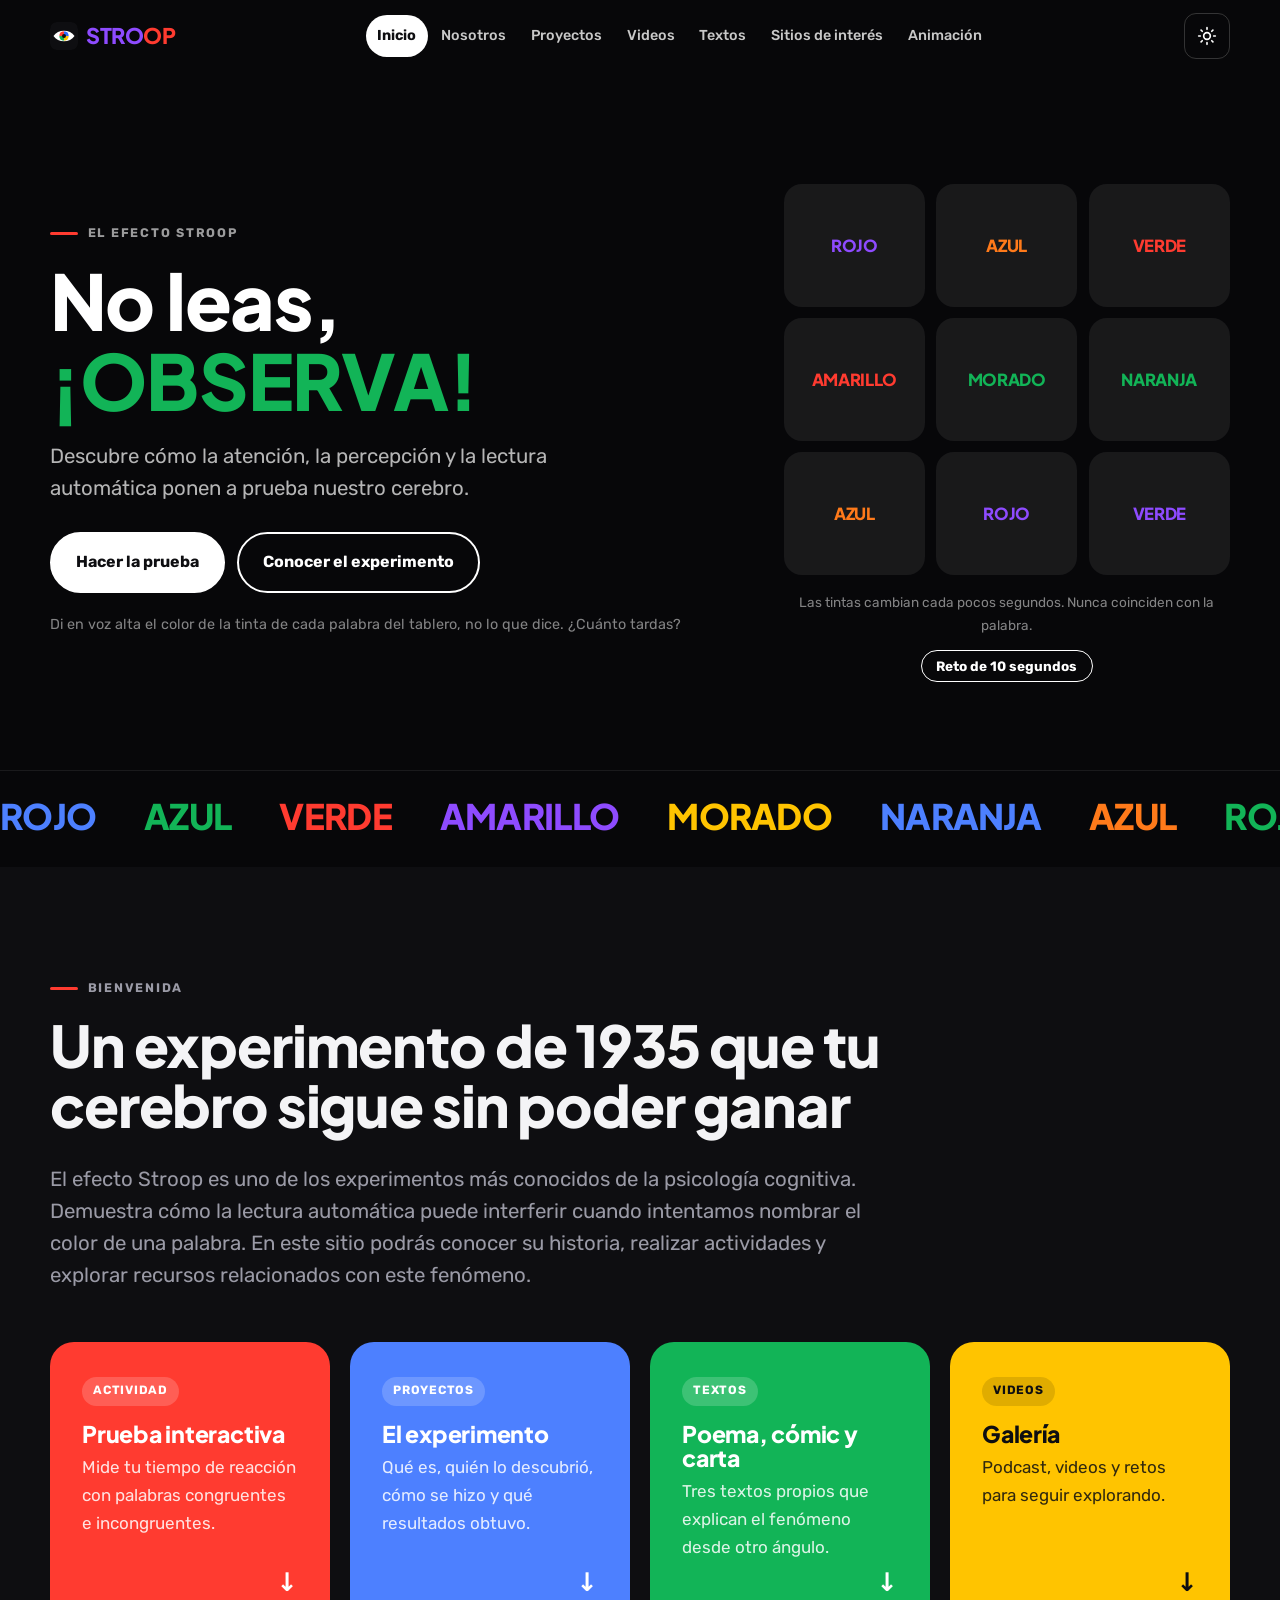
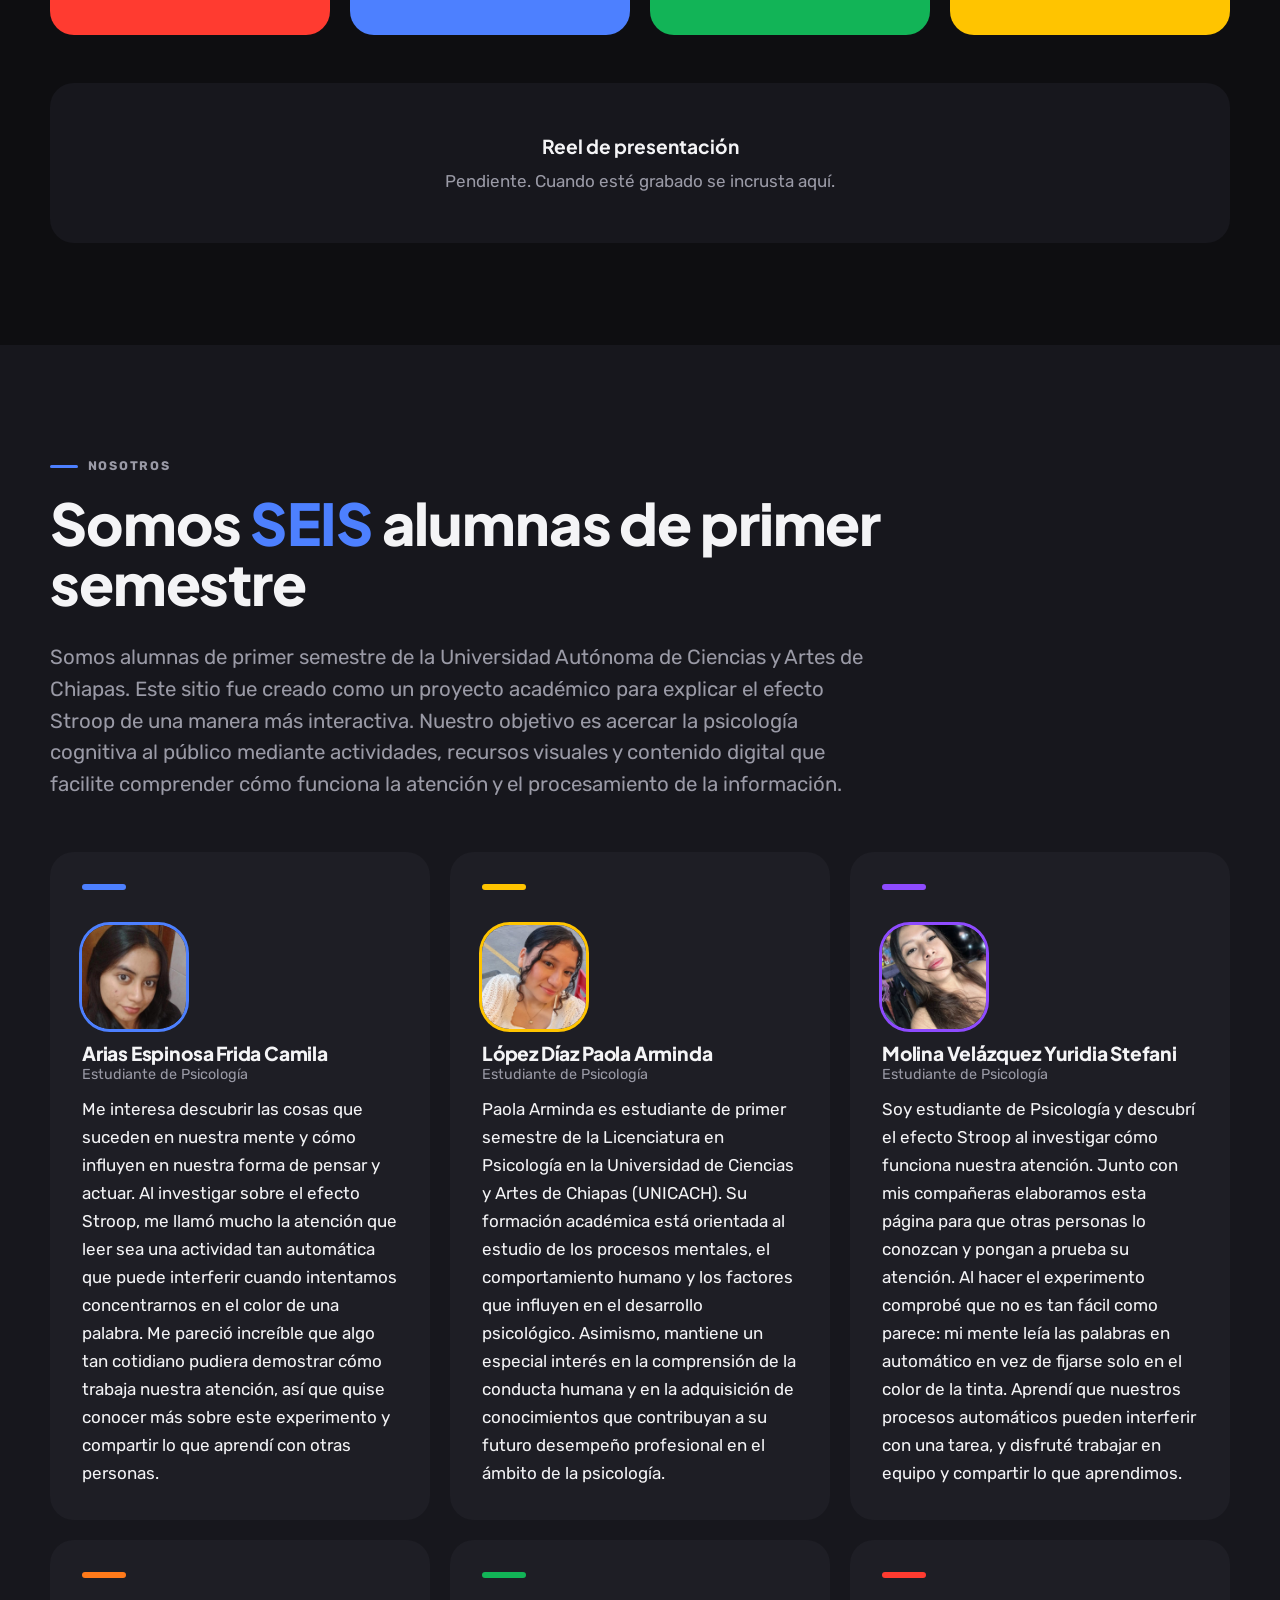
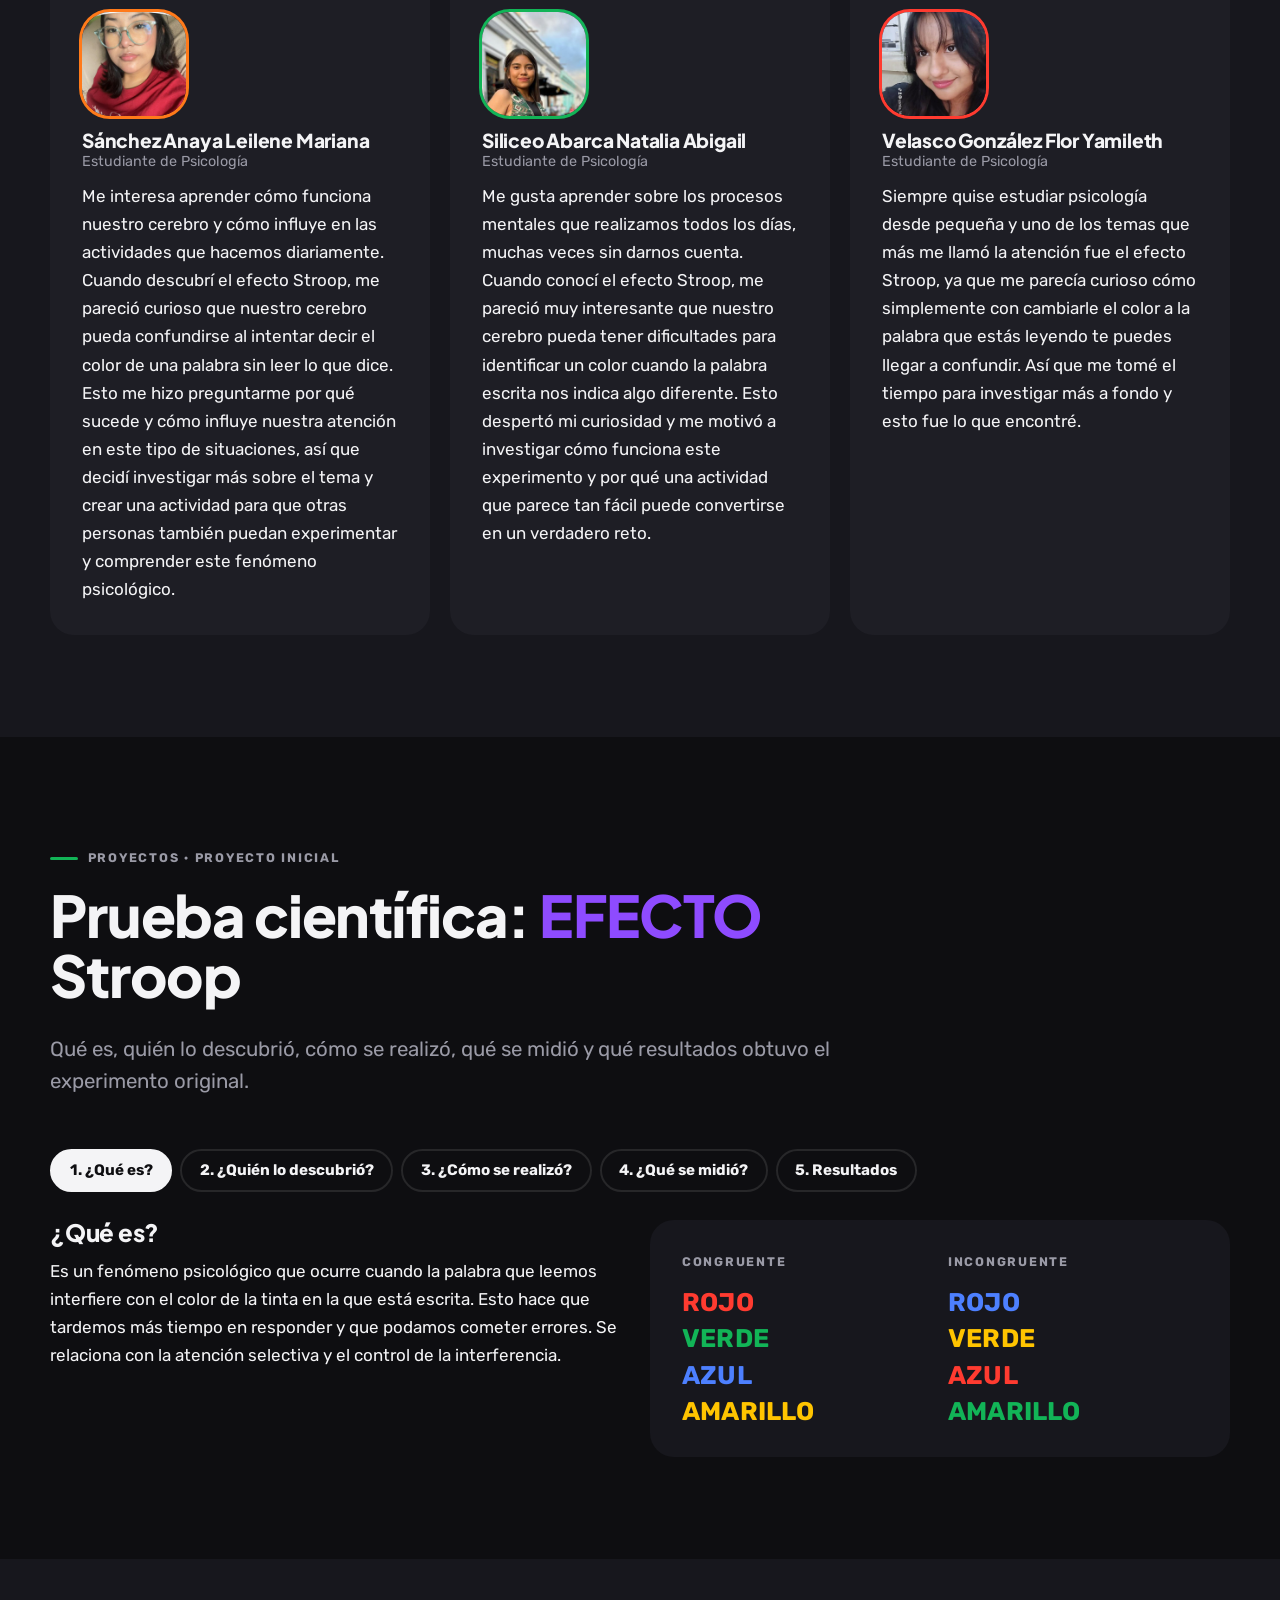
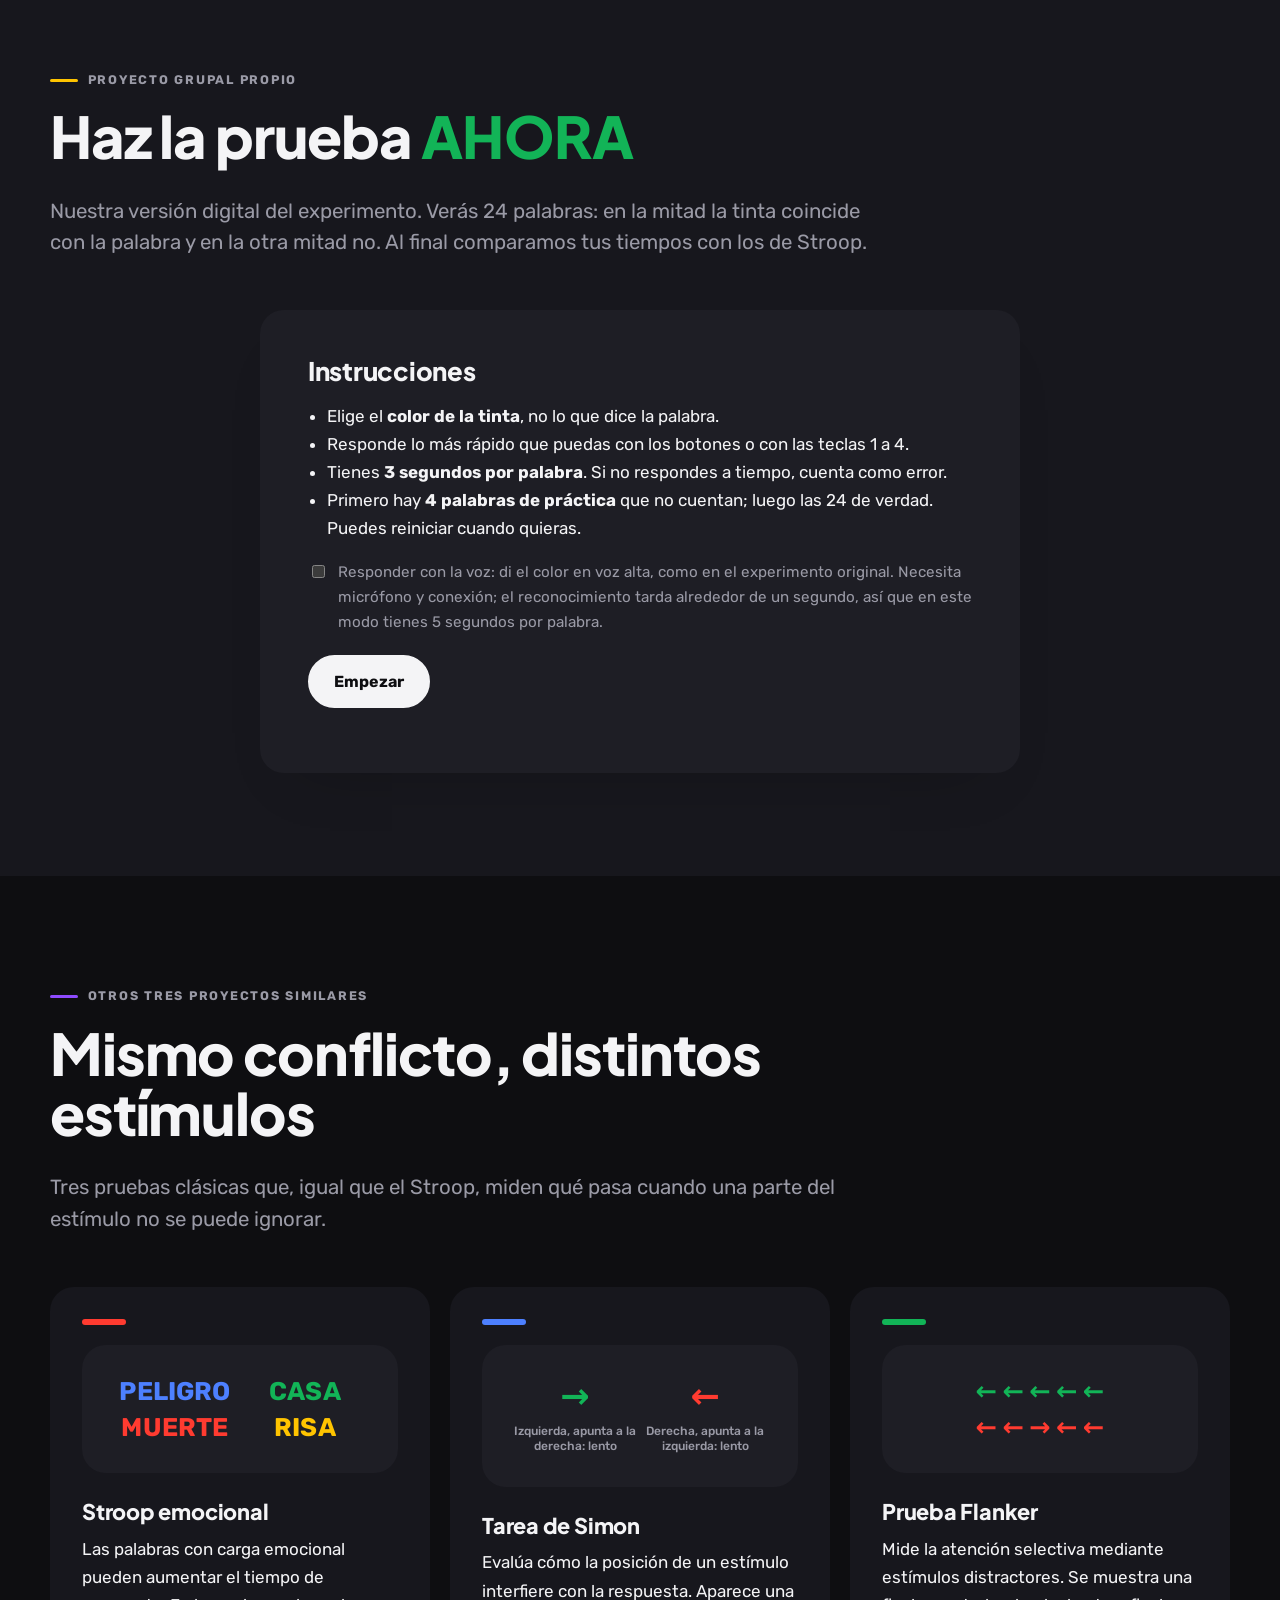
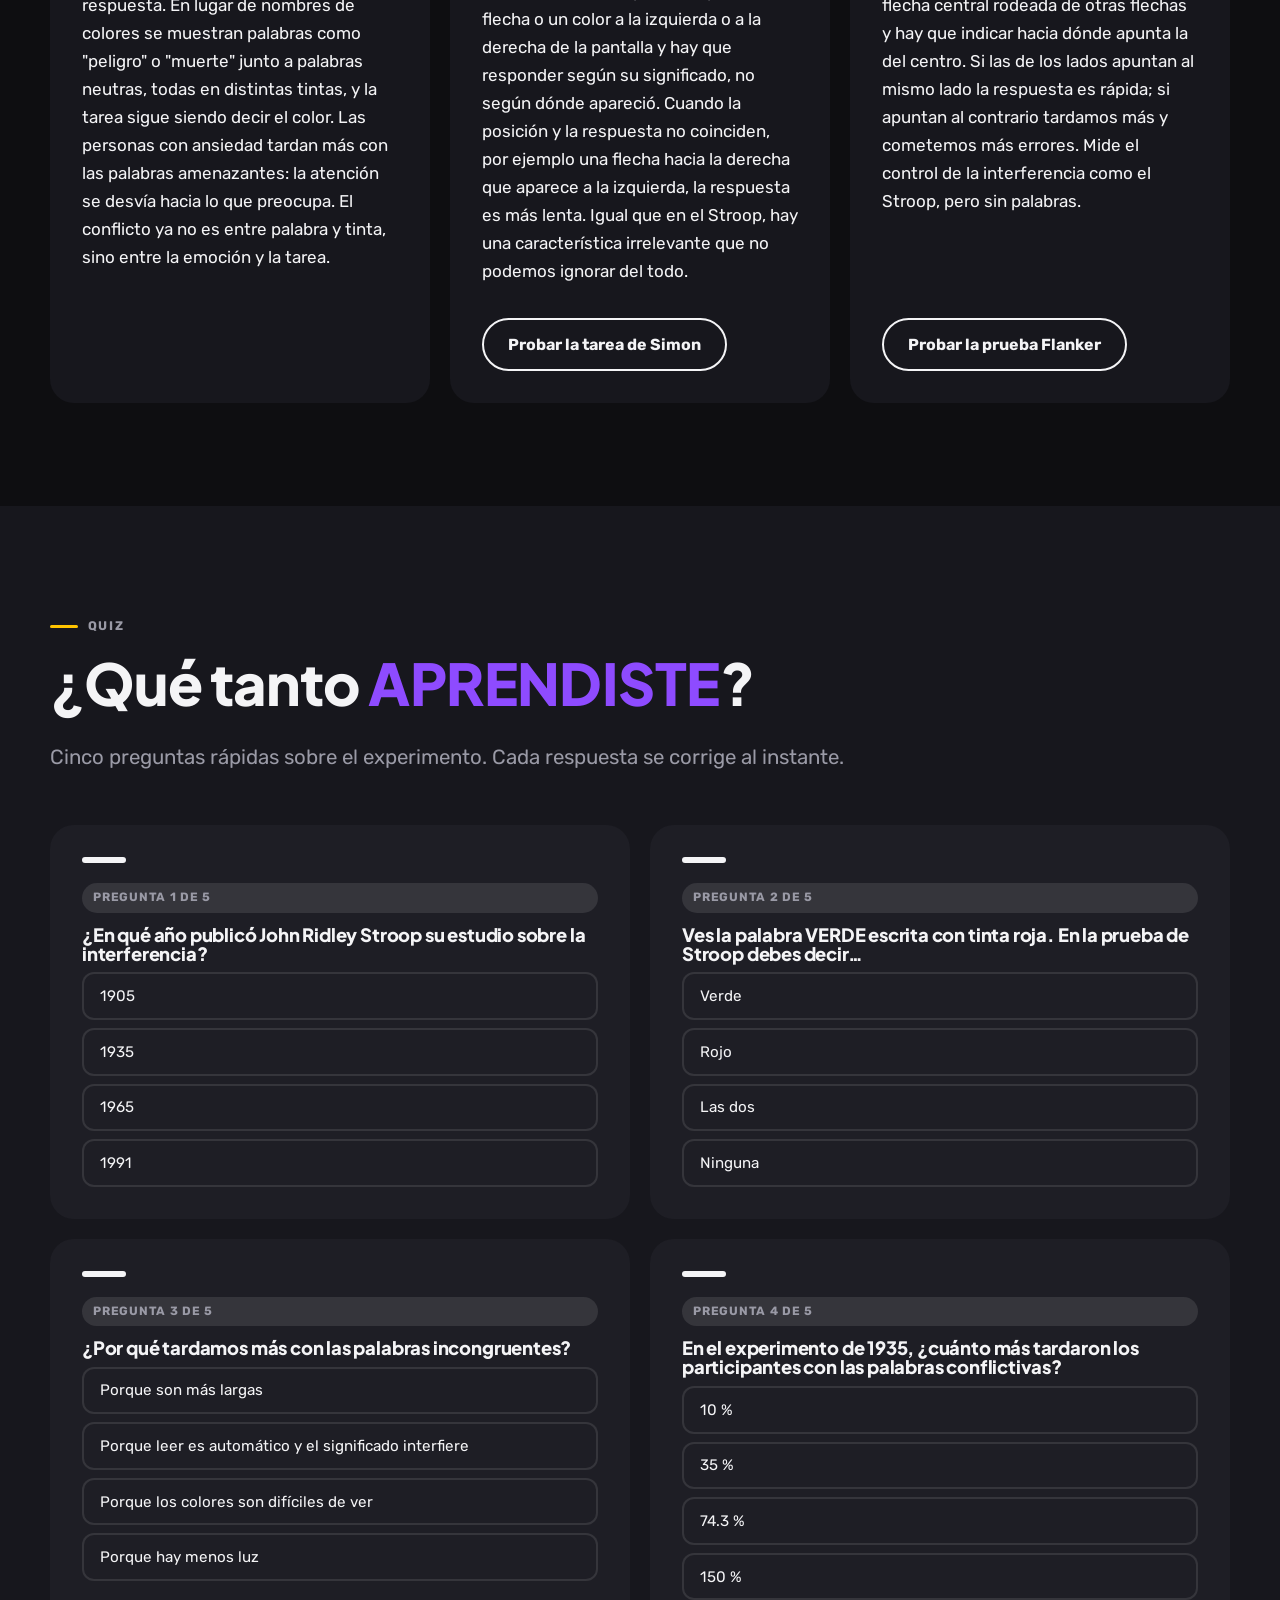
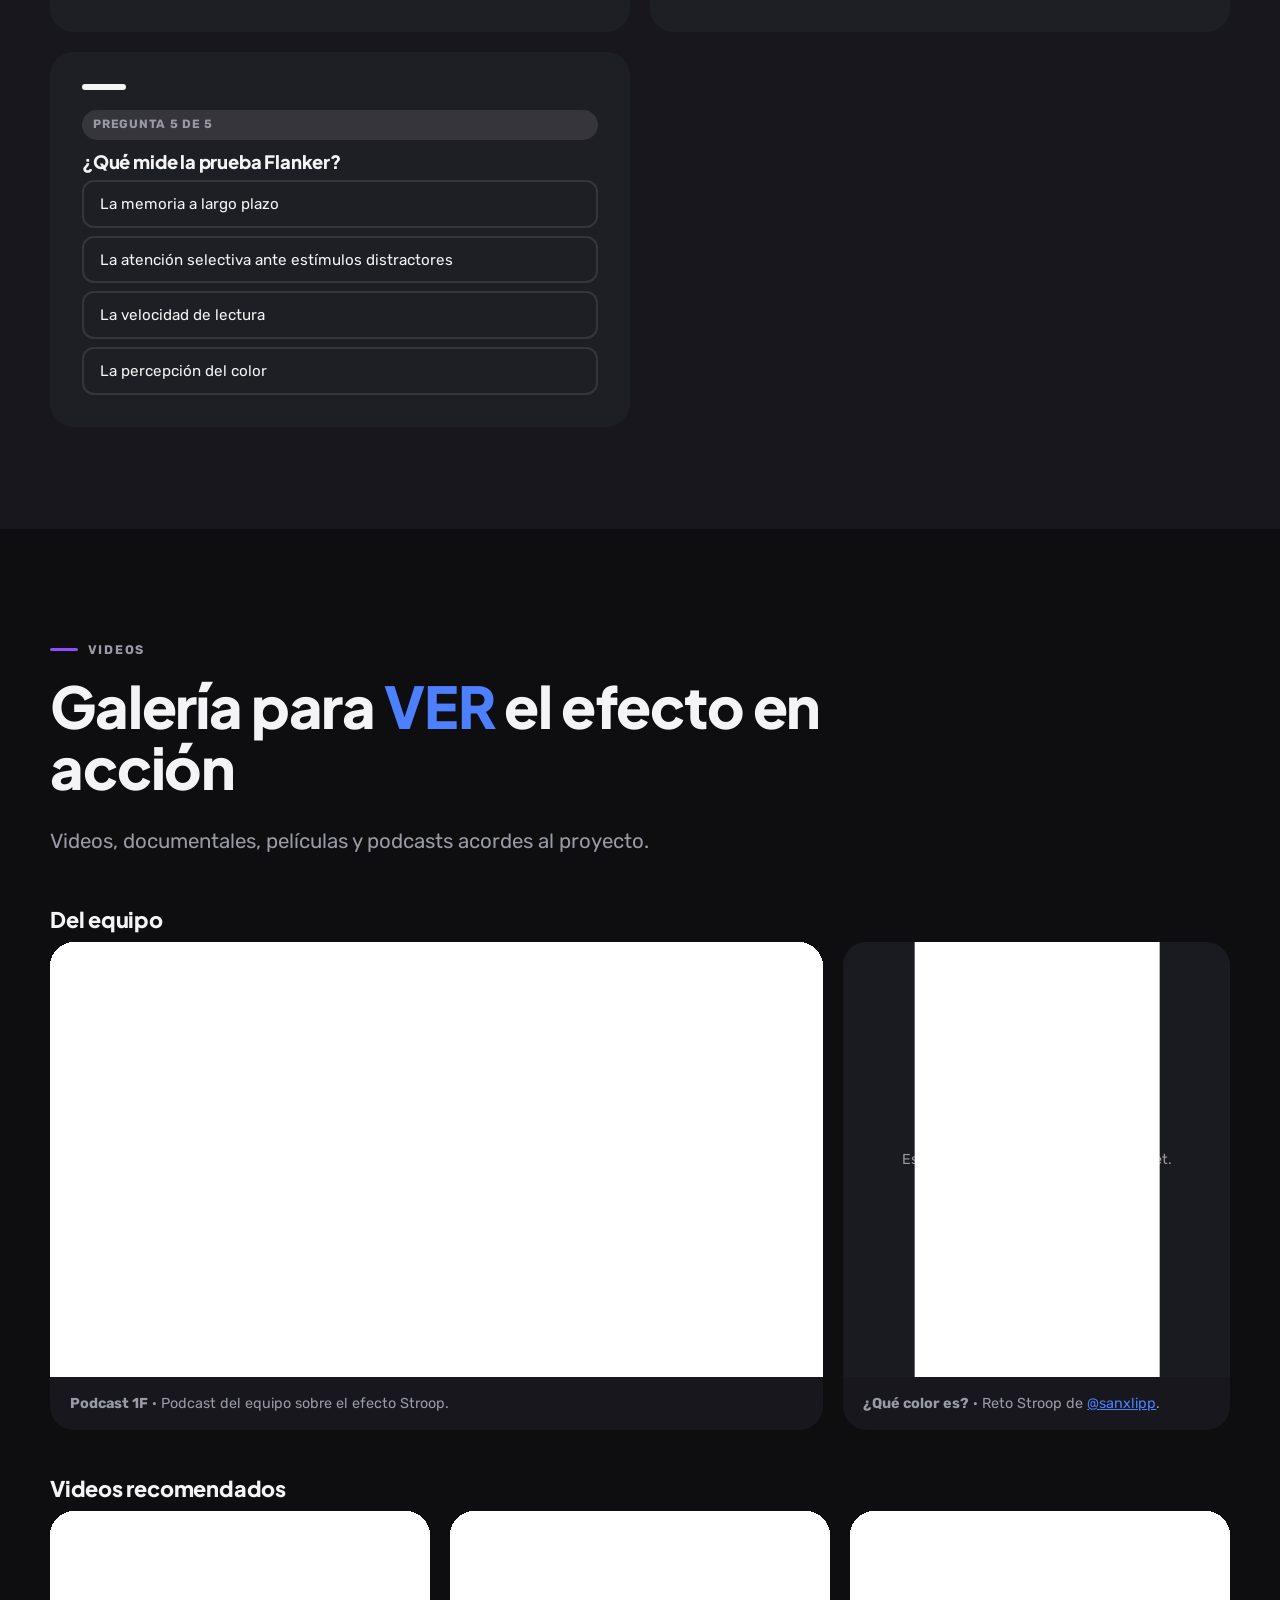
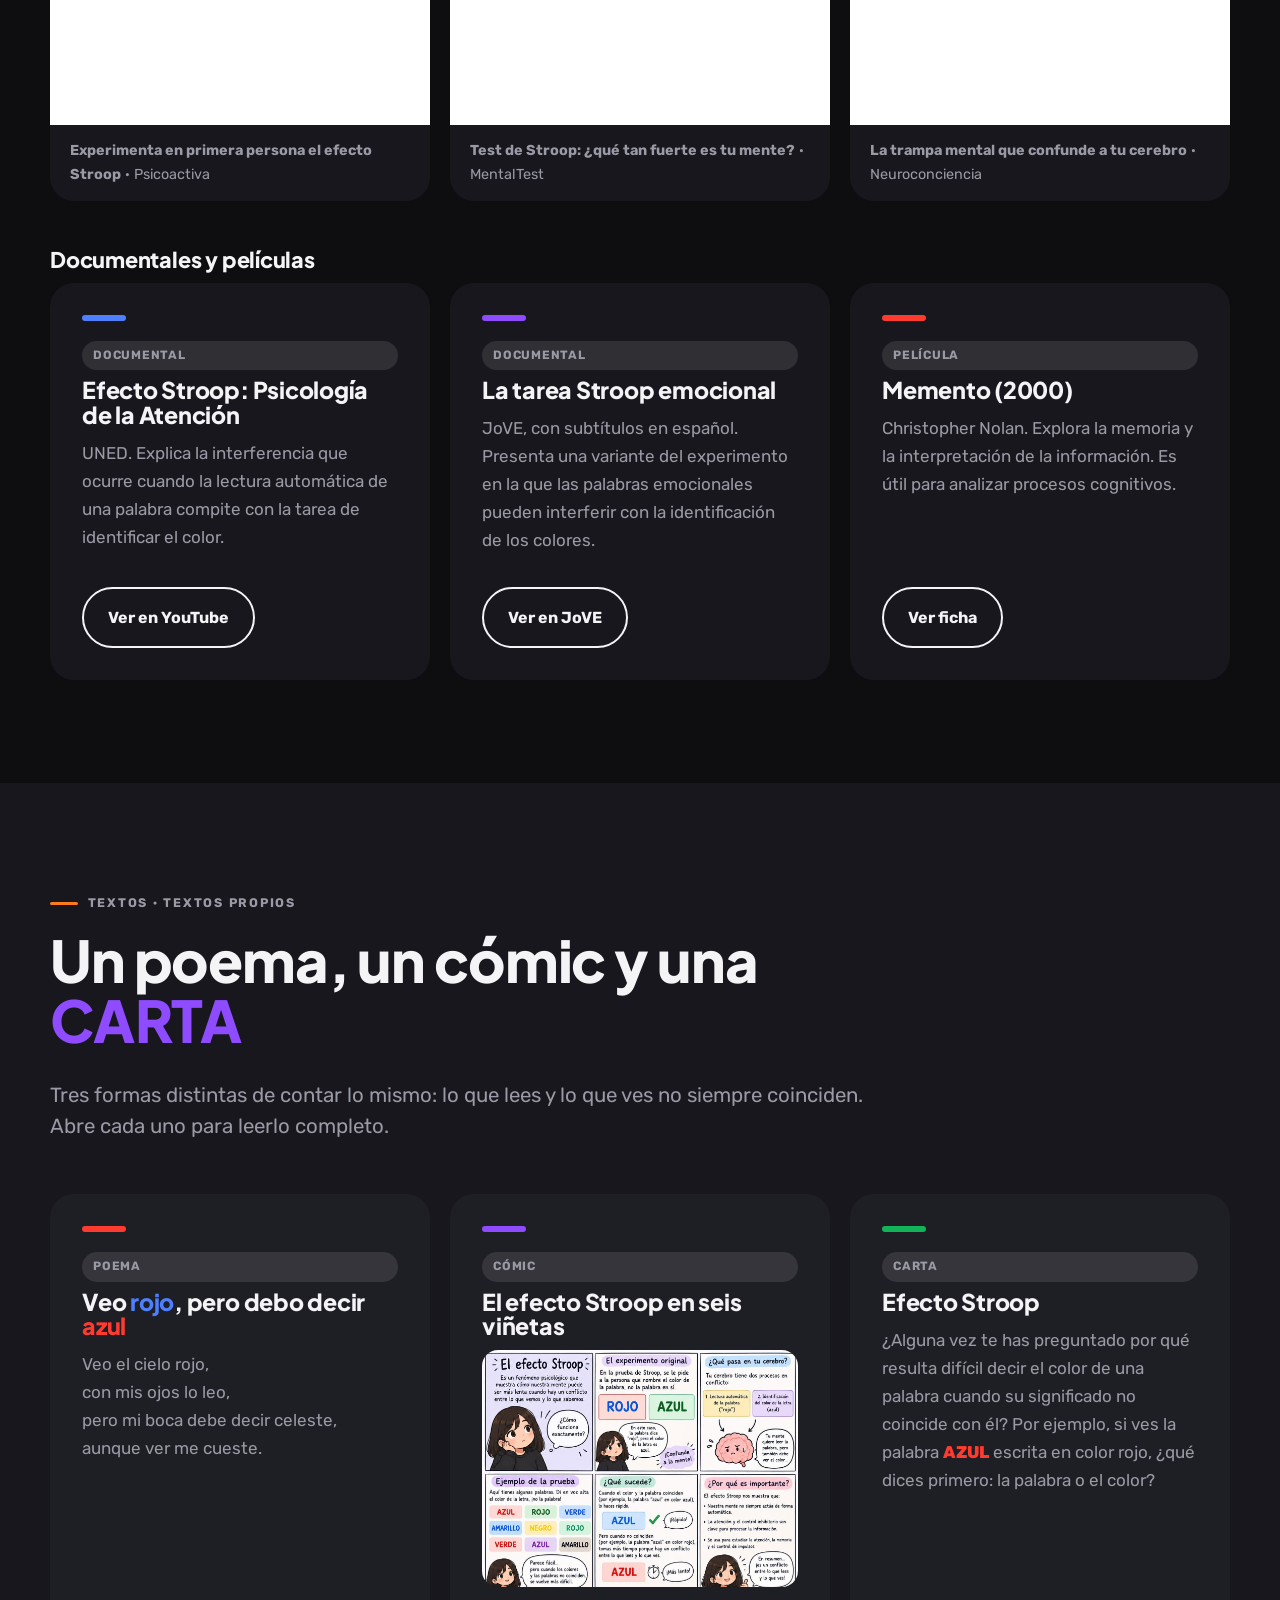
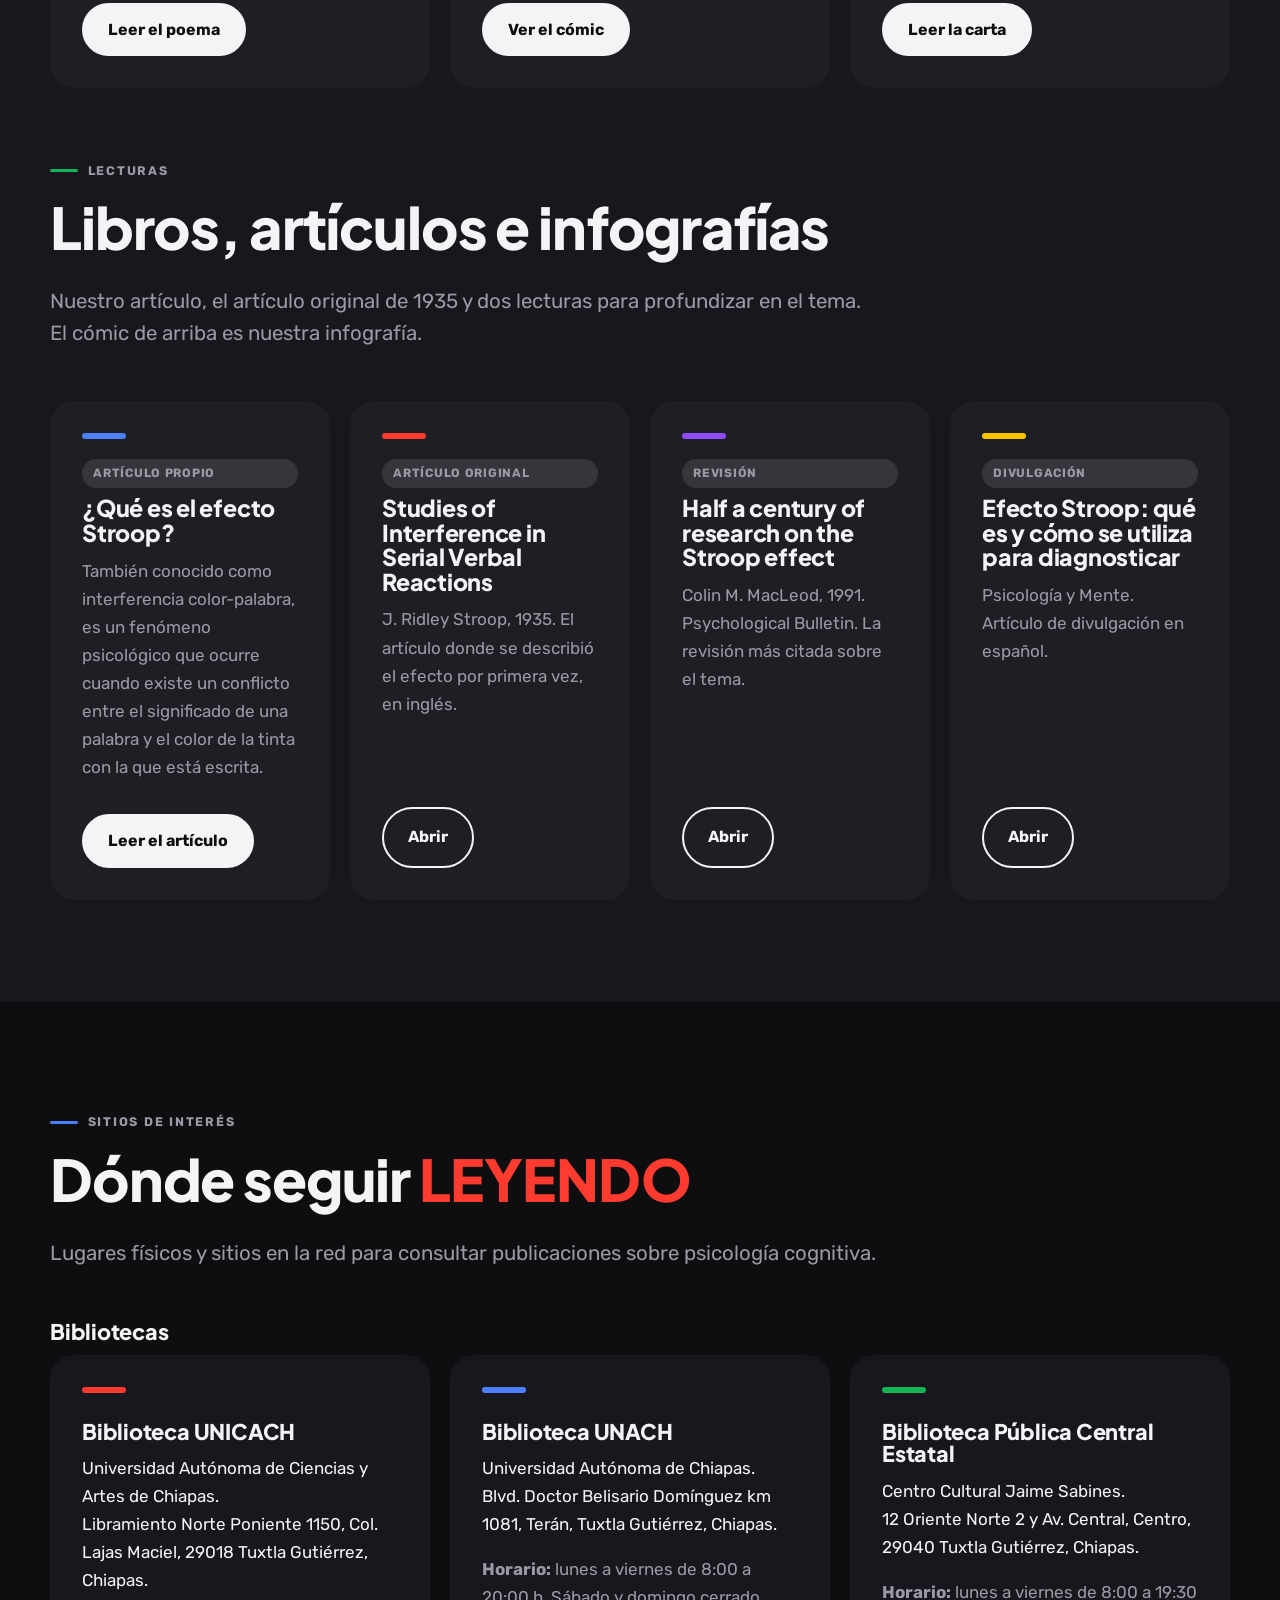
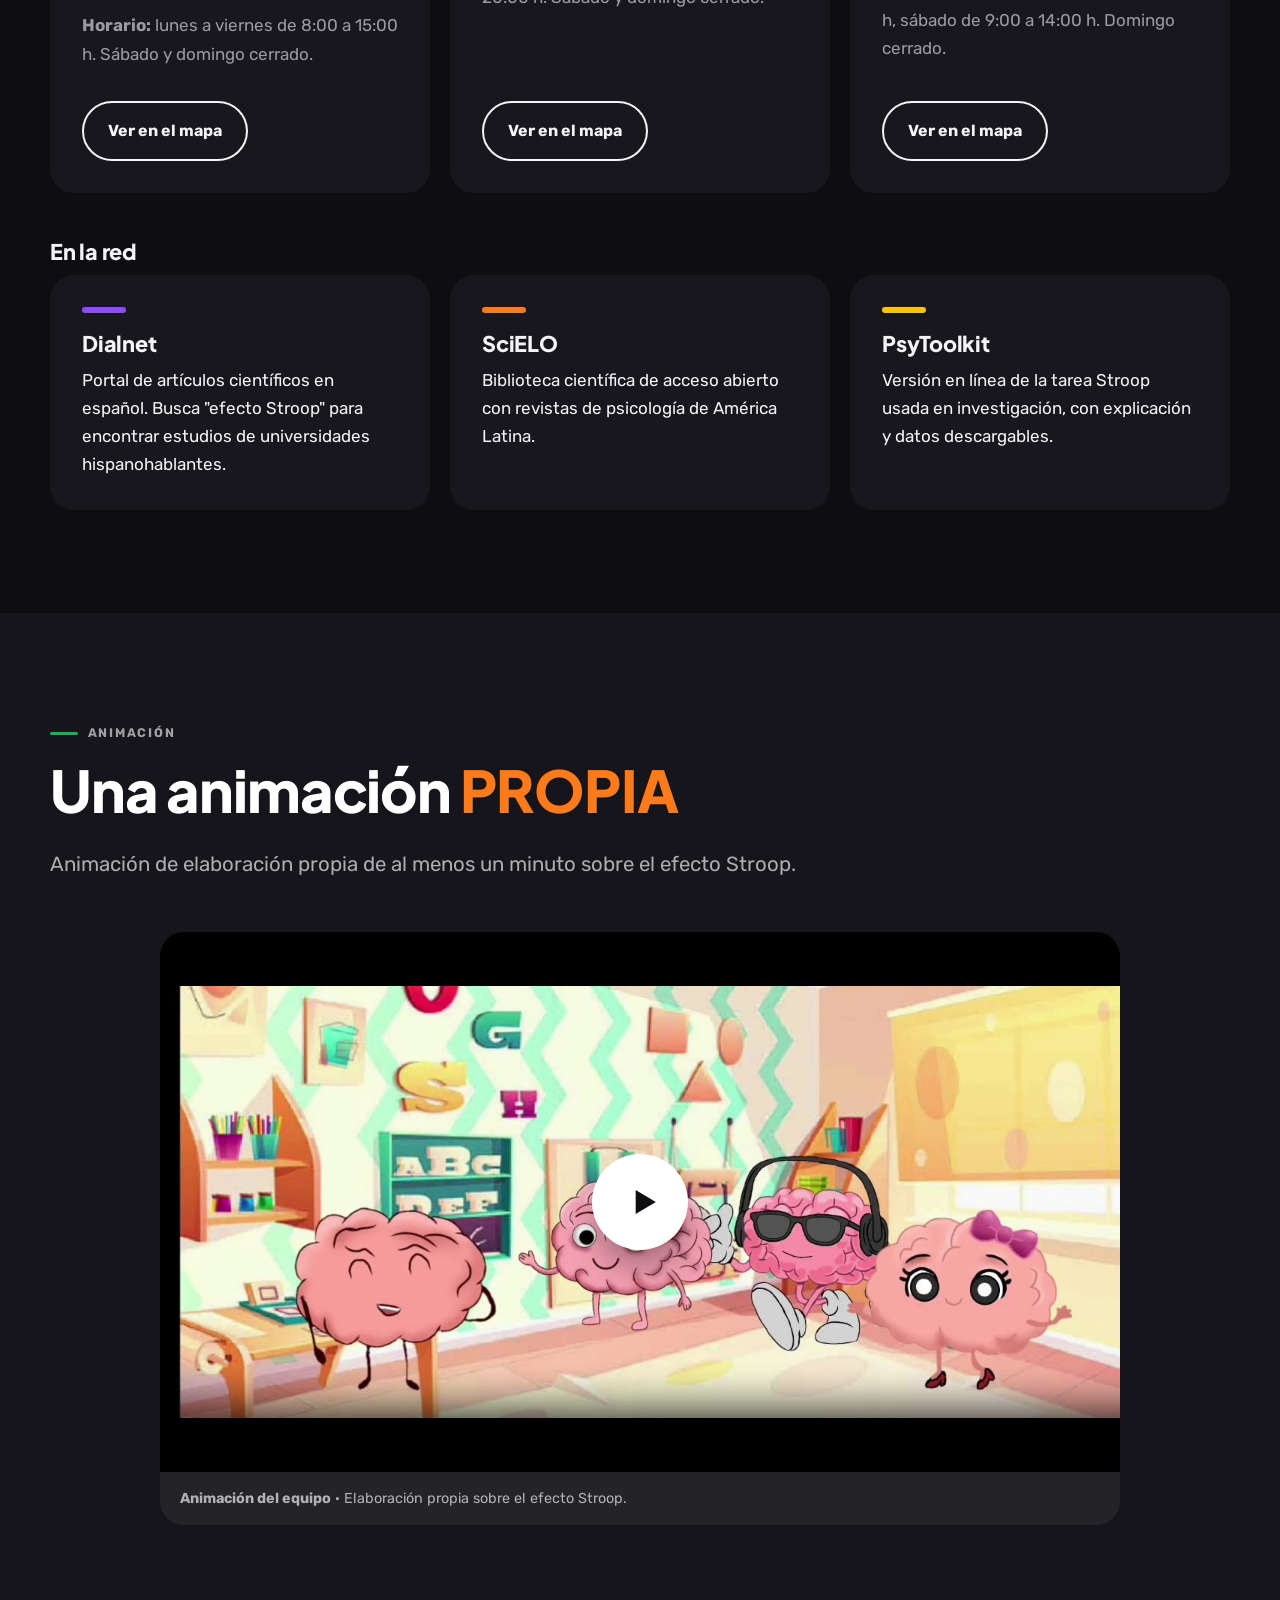
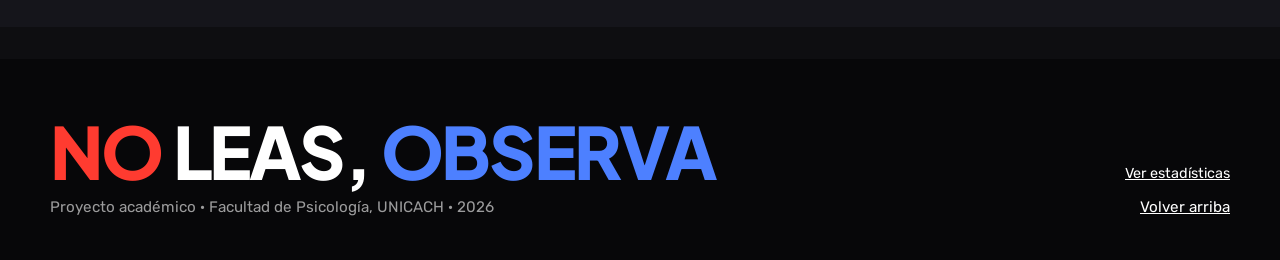
==== index.html @ 84909d06 "Open Graph y README apuntan a efectostroop.online Co-Authored-By: Claude Fable 5.1 <noreply@anthropi" ====
<!doctype html>
<html lang="es-MX">
<head>
  <meta charset="utf-8">
  <meta name="viewport" content="width=device-width, initial-scale=1">
  <title>No leas, ¡observa!: el efecto Stroop</title>
  <meta name="description" content="Descubre cómo la atención, la percepción y la lectura automática ponen a prueba nuestro cerebro. Proyecto académico de la Facultad de Psicología, UNICACH.">
  <meta name="theme-color" content="#0e0e11">
  <script>(function(){try{var t=localStorage.getItem("theme");if(t==="dark"||t==="light"){document.documentElement.setAttribute("data-theme",t);}}catch(e){}})();</script>
  <link rel="icon" type="image/svg+xml" href="assets/img/icon.svg">
  <link rel="icon" type="image/png" sizes="32x32" href="assets/img/icon-32.png">
  <link rel="apple-touch-icon" href="assets/img/icon-180.png">
  <meta property="og:type" content="website">
  <meta property="og:title" content="No leas, ¡observa!: el efecto Stroop">
  <meta property="og:description" content="Descubre cómo la atención, la percepción y la lectura automática ponen a prueba nuestro cerebro. Haz la prueba y mide tu interferencia.">
  <meta property="og:url" content="https://efectostroop.online/">
  <meta property="og:image" content="https://efectostroop.online/assets/img/og.png">
  <meta property="og:image:width" content="1200">
  <meta property="og:image:height" content="630">
  <meta property="og:locale" content="es_MX">
  <meta name="twitter:card" content="summary_large_image">
  <link rel="stylesheet" href="assets/fonts/fonts.css">
  <link rel="stylesheet" href="assets/css/styles.css?v=14">
</head>
<body>
  <a class="skip" href="#inicio">Ir al contenido</a>
  <header class="site-header">
    <div class="container">
      <a class="brand" href="#inicio" aria-label="Inicio: No leas, observa">
        <img class="logo" src="assets/img/icon.svg" alt="" width="28" height="28">
        <span class="mark"><span data-ink="azul">St</span><span data-ink="rojo">ro</span><span data-ink="verde">op</span></span>
        <small>No leas, ¡observa!</small>
      </a>
      <nav class="nav" id="nav" aria-label="Secciones del sitio">
        <ul>
          <li><a href="#inicio" aria-current="page">Inicio</a></li>
          <li><a href="#nosotros">Nosotros</a></li>
          <li><a href="#proyectos">Proyectos</a></li>
          <li><a href="#videos">Videos</a></li>
          <li><a href="#textos">Textos</a></li>
          <li><a href="#sitios">Sitios de interés</a></li>
          <li><a href="#animacion">Animación</a></li>
        </ul>
      </nav>
      <div class="header-actions">
        <button class="theme-toggle" type="button" aria-label="Cambiar a modo claro">
          <svg class="icon-moon" viewBox="0 0 24 24" fill="none" stroke="currentColor" stroke-width="2" stroke-linecap="round" stroke-linejoin="round" aria-hidden="true"><path d="M21 12.8A9 9 0 1 1 11.2 3a7 7 0 0 0 9.8 9.8z"/></svg>
          <svg class="icon-sun" viewBox="0 0 24 24" fill="none" stroke="currentColor" stroke-width="2" stroke-linecap="round" stroke-linejoin="round" aria-hidden="true"><circle cx="12" cy="12" r="4"/><path d="M12 2v2M12 20v2M4.9 4.9l1.4 1.4M17.7 17.7l1.4 1.4M2 12h2M20 12h2M4.9 19.1l1.4-1.4M17.7 6.3l1.4-1.4"/></svg>
        </button>
        <button class="nav-toggle" aria-expanded="false" aria-controls="nav" aria-label="Abrir menú"><span></span><span></span><span></span></button>
      </div>
    </div>
  </header>

  <main>
    <!-- 1. Inicio -->
    <section class="hero" id="inicio">
      <div class="container">
        <div>
          <span class="eyebrow">El efecto Stroop</span>
          <h1>No leas,<br><span class="stroop" data-ink="azul" data-swap data-word="observa">¡observa!</span></h1>
          <p class="lead">Descubre cómo la atención, la percepción y la lectura automática ponen a prueba nuestro cerebro.</p>
          <div class="hero-actions">
            <a class="btn btn-primary" href="#prueba">Hacer la prueba</a>
            <a class="btn" href="#proyectos">Conocer el experimento</a>
          </div>
          <p class="hero-note">Di en voz alta el color de la tinta de cada palabra del tablero, no lo que dice. ¿Cuánto tardas?</p>
        </div>
        <div>
          <div class="stroop-board" aria-label="Tablero de palabras de colores impresas en tinta de otro color">
            <span data-ink="verde" data-swap>Rojo</span>
            <span data-ink="rojo" data-swap>Azul</span>
            <span data-ink="amarillo" data-swap>Verde</span>
            <span data-ink="azul" data-swap>Amarillo</span>
            <span data-ink="naranja" data-swap>Morado</span>
            <span data-ink="morado" data-swap>Naranja</span>
            <span data-ink="amarillo" data-swap>Azul</span>
            <span data-ink="verde" data-swap>Rojo</span>
            <span data-ink="rojo" data-swap>Verde</span>
          </div>
          <p class="stroop-board-caption">Las tintas cambian cada pocos segundos. Nunca coinciden con la palabra.</p>
          <p class="challenge-row"><button type="button" class="btn btn-small challenge-btn">Reto de 10 segundos</button></p>
        </div>
      </div>
    </section>

    <div class="ticker" aria-hidden="true">
      <div class="ticker-track">
        <span data-ink="azul">Rojo</span><span data-ink="verde">Azul</span><span data-ink="rojo">Verde</span><span data-ink="morado">Amarillo</span>
        <span data-ink="amarillo">Morado</span><span data-ink="azul">Naranja</span><span data-ink="naranja">Azul</span><span data-ink="verde">Rojo</span>
        <span data-ink="rojo">Amarillo</span><span data-ink="morado">Verde</span>
      </div>
    </div>

    <section class="section">
      <div class="container">
        <div class="section-head">
          <span class="eyebrow">Bienvenida</span>
          <h2>Un experimento de 1935 que tu cerebro sigue sin poder ganar</h2>
          <p class="lead">El efecto Stroop es uno de los experimentos más conocidos de la psicología cognitiva. Demuestra cómo la lectura automática puede interferir cuando intentamos nombrar el color de una palabra. En este sitio podrás conocer su historia, realizar actividades y explorar recursos relacionados con este fenómeno.</p>
        </div>
        <div class="grid grid-4">
          <a class="tile bg-rojo" href="#prueba">
            <div><span class="tag">Actividad</span><h3 style="margin-top:1rem">Prueba interactiva</h3><p>Mide tu tiempo de reacción con palabras congruentes e incongruentes.</p></div>
            <span class="arrow" aria-hidden="true">↓</span>
          </a>
          <a class="tile bg-azul" href="#proyectos">
            <div><span class="tag">Proyectos</span><h3 style="margin-top:1rem">El experimento</h3><p>Qué es, quién lo descubrió, cómo se hizo y qué resultados obtuvo.</p></div>
            <span class="arrow" aria-hidden="true">↓</span>
          </a>
          <a class="tile bg-verde" href="#textos">
            <div><span class="tag">Textos</span><h3 style="margin-top:1rem">Poema, cómic y carta</h3><p>Tres textos propios que explican el fenómeno desde otro ángulo.</p></div>
            <span class="arrow" aria-hidden="true">↓</span>
          </a>
          <a class="tile bg-amarillo tile-amarillo" href="#videos">
            <div><span class="tag">Videos</span><h3 style="margin-top:1rem">Galería</h3><p>Podcast, videos y retos para seguir explorando.</p></div>
            <span class="arrow" aria-hidden="true">↓</span>
          </a>
        </div>
        <div class="placeholder" style="margin-top:3rem">
          <strong>Reel de presentación</strong>
          Pendiente. Cuando esté grabado se incrusta aquí.
        </div>
      </div>
    </section>

    <!-- 2. Nosotros -->
    <section class="section section-soft" id="nosotros">
      <div class="container">
        <div class="section-head">
          <span class="eyebrow" style="--eyebrow-ink: var(--azul)">Nosotros</span>
          <h2>Somos <span class="stroop" data-ink="rojo" data-swap data-word="seis">seis</span> alumnas de primer semestre</h2>
          <p class="lead">Somos alumnas de primer semestre de la Universidad Autónoma de Ciencias y Artes de Chiapas. Este sitio fue creado como un proyecto académico para explicar el efecto Stroop de una manera más interactiva. Nuestro objetivo es acercar la psicología cognitiva al público mediante actividades, recursos visuales y contenido digital que facilite comprender cómo funciona la atención y el procesamiento de la información.</p>
        </div>
        <div class="grid grid-3">
          <article class="card card-azul person">
            <div class="avatar"><img src="assets/img/integrantes/frida.jpg" alt="Foto de Frida Camila Arias Espinosa" width="480" height="480" loading="lazy"></div>
            <div>
              <h3>Arias Espinosa Frida Camila</h3>
              <p class="role">Estudiante de Psicología</p>
              <p>Me interesa descubrir las cosas que suceden en nuestra mente y cómo influyen en nuestra forma de pensar y actuar. Al investigar sobre el efecto Stroop, me llamó mucho la atención que leer sea una actividad tan automática que puede interferir cuando intentamos concentrarnos en el color de una palabra. Me pareció increíble que algo tan cotidiano pudiera demostrar cómo trabaja nuestra atención, así que quise conocer más sobre este experimento y compartir lo que aprendí con otras personas.</p>
            </div>
          </article>
          <article class="card card-amarillo person">
            <div class="avatar"><img src="assets/img/integrantes/paola.jpg" alt="Foto de Paola Arminda López Díaz" width="480" height="480" loading="lazy"></div>
            <div>
              <h3>López Díaz Paola Arminda</h3>
              <p class="role">Estudiante de Psicología</p>
              <p>Paola Arminda es estudiante de primer semestre de la Licenciatura en Psicología en la Universidad de Ciencias y Artes de Chiapas (UNICACH). Su formación académica está orientada al estudio de los procesos mentales, el comportamiento humano y los factores que influyen en el desarrollo psicológico. Asimismo, mantiene un especial interés en la comprensión de la conducta humana y en la adquisición de conocimientos que contribuyan a su futuro desempeño profesional en el ámbito de la psicología.</p>
            </div>
          </article>
          <article class="card card-morado person">
            <div class="avatar"><img src="assets/img/integrantes/stefanie.jpg" alt="Foto de Yuridia Stefani Molina Velázquez" width="480" height="480" loading="lazy"></div>
            <div>
              <h3>Molina Velázquez Yuridia Stefani</h3>
              <p class="role">Estudiante de Psicología</p>
              <p>Soy estudiante de Psicología y descubrí el efecto Stroop al investigar cómo funciona nuestra atención. Junto con mis compañeras elaboramos esta página para que otras personas lo conozcan y pongan a prueba su atención. Al hacer el experimento comprobé que no es tan fácil como parece: mi mente leía las palabras en automático en vez de fijarse solo en el color de la tinta. Aprendí que nuestros procesos automáticos pueden interferir con una tarea, y disfruté trabajar en equipo y compartir lo que aprendimos.</p>
            </div>
          </article>
          <article class="card card-naranja person">
            <div class="avatar"><img src="assets/img/integrantes/leilene.jpg" alt="Foto de Leilene Mariana Sánchez Anaya" width="480" height="480" loading="lazy"></div>
            <div>
              <h3>Sánchez Anaya Leilene Mariana</h3>
              <p class="role">Estudiante de Psicología</p>
              <p>Me interesa aprender cómo funciona nuestro cerebro y cómo influye en las actividades que hacemos diariamente. Cuando descubrí el efecto Stroop, me pareció curioso que nuestro cerebro pueda confundirse al intentar decir el color de una palabra sin leer lo que dice. Esto me hizo preguntarme por qué sucede y cómo influye nuestra atención en este tipo de situaciones, así que decidí investigar más sobre el tema y crear una actividad para que otras personas también puedan experimentar y comprender este fenómeno psicológico.</p>
            </div>
          </article>
          <article class="card card-verde person">
            <div class="avatar"><img src="assets/img/integrantes/natalia.jpg" alt="Foto de Natalia Abigail Siliceo Abarca" width="480" height="480" loading="lazy"></div>
            <div>
              <h3>Siliceo Abarca Natalia Abigail</h3>
              <p class="role">Estudiante de Psicología</p>
              <p>Me gusta aprender sobre los procesos mentales que realizamos todos los días, muchas veces sin darnos cuenta. Cuando conocí el efecto Stroop, me pareció muy interesante que nuestro cerebro pueda tener dificultades para identificar un color cuando la palabra escrita nos indica algo diferente. Esto despertó mi curiosidad y me motivó a investigar cómo funciona este experimento y por qué una actividad que parece tan fácil puede convertirse en un verdadero reto.</p>
            </div>
          </article>
          <article class="card card-rojo person">
            <div class="avatar"><img src="assets/img/integrantes/flor.jpg" alt="Foto de Flor Yamileth Velasco González" width="480" height="480" loading="lazy"></div>
            <div>
              <h3>Velasco González Flor Yamileth</h3>
              <p class="role">Estudiante de Psicología</p>
              <p>Siempre quise estudiar psicología desde pequeña y uno de los temas que más me llamó la atención fue el efecto Stroop, ya que me parecía curioso cómo simplemente con cambiarle el color a la palabra que estás leyendo te puedes llegar a confundir. Así que me tomé el tiempo para investigar más a fondo y esto fue lo que encontré.</p>
            </div>
          </article>
        </div>
      </div>
    </section>

    <!-- 3. Proyectos -->
    <section class="section" id="proyectos">
      <div class="container">
        <div class="section-head">
          <span class="eyebrow" style="--eyebrow-ink: var(--verde)">Proyectos · Proyecto inicial</span>
          <h2>Prueba científica: <span class="stroop" data-ink="verde" data-swap data-word="efecto">efecto</span> Stroop</h2>
          <p class="lead">Qué es, quién lo descubrió, cómo se realizó, qué se midió y qué resultados obtuvo el experimento original.</p>
        </div>

        <div class="tabs" data-tabs>
          <div class="tab-list" role="tablist" aria-label="Apartados del experimento">
            <button type="button" role="tab" aria-selected="true" aria-controls="tab-que" id="tabbtn-que">1. ¿Qué es?</button>
            <button type="button" role="tab" aria-selected="false" aria-controls="tab-quien" id="tabbtn-quien">2. ¿Quién lo descubrió?</button>
            <button type="button" role="tab" aria-selected="false" aria-controls="tab-como" id="tabbtn-como">3. ¿Cómo se realizó?</button>
            <button type="button" role="tab" aria-selected="false" aria-controls="tab-midio" id="tabbtn-midio">4. ¿Qué se midió?</button>
            <button type="button" role="tab" aria-selected="false" aria-controls="tab-resultados" id="tabbtn-resultados">5. Resultados</button>
          </div>

          <div class="tab-panel grid grid-2" id="tab-que" role="tabpanel" aria-labelledby="tabbtn-que">
            <div class="prose">
              <h3>¿Qué es?</h3>
              <p>Es un fenómeno psicológico que ocurre cuando la palabra que leemos interfiere con el color de la tinta en la que está escrita. Esto hace que tardemos más tiempo en responder y que podamos cometer errores. Se relaciona con la atención selectiva y el control de la interferencia.</p>
            </div>
            <div class="board board-compare">
              <div>
                <div class="board-title">Congruente</div>
                <div class="board-words">
                  <span data-ink="rojo">Rojo</span><span data-ink="verde">Verde</span><span data-ink="azul">Azul</span><span data-ink="amarillo">Amarillo</span>
                </div>
              </div>
              <div>
                <div class="board-title">Incongruente</div>
                <div class="board-words">
                  <span data-ink="azul">Rojo</span><span data-ink="amarillo">Verde</span><span data-ink="rojo">Azul</span><span data-ink="verde">Amarillo</span>
                </div>
              </div>
            </div>
          </div>

          <div class="tab-panel grid grid-2" id="tab-quien" role="tabpanel" aria-labelledby="tabbtn-quien" hidden>
            <div class="prose">
              <h3>John Ridley Stroop</h3>
              <p>Fue un psicólogo estadounidense que publicó su investigación sobre este fenómeno en 1935, en un artículo titulado <em>Studies of Interference in Serial Verbal Reactions</em>. Su experimento ayudó a demostrar que leer automáticamente puede interferir con otras tareas mentales.</p>
            </div>
            <figure class="figure">
              <img src="assets/img/john-ridley-stroop.jpg" alt="Retrato en sepia de John Ridley Stroop, con lentes redondos y traje" width="1200" height="659" loading="lazy">
              <figcaption>John Ridley Stroop (1897-1973).</figcaption>
            </figure>
          </div>

          <div class="tab-panel" id="tab-como" role="tabpanel" aria-labelledby="tabbtn-como" hidden>
            <div class="prose" style="margin-bottom:1.5rem">
              <h3>¿Cómo se realizó?</h3>
              <p>Stroop realizó pruebas en las que los participantes debían realizar dos tareas diferentes:</p>
              <ol>
                <li><strong>Leer palabras:</strong> leer nombres de colores impresos en tinta de otro color.</li>
                <li><strong>Nombrar colores:</strong> decir el color de la tinta sin leer la palabra.</li>
              </ol>
              <p>Por ejemplo, si la palabra <span class="stroop" data-ink="azul">rojo</span> está escrita con tinta azul, la persona debe decir "azul", no "rojo". También se compararon los resultados con palabras impresas en negro y con cuadrados de colores.</p>
            </div>
            <div class="grid grid-2">
              <div class="board">
                <div class="board-title">Las tres tareas del experimento</div>
                <div class="board-tasks">
                  <div>
                    <p class="muted" style="font-size:.85rem;margin-bottom:.5rem">1. Leer las palabras</p>
                    <div class="board-words"><span>Rojo</span><span>Azul</span><span>Verde</span><span>Rojo</span><span>Azul</span><span>Verde</span></div>
                  </div>
                  <div>
                    <p class="muted" style="font-size:.85rem;margin-bottom:.5rem">2. Nombrar el color</p>
                    <div class="board-words"><span data-ink="verde">XXXX</span><span data-ink="rojo">XXXX</span><span data-ink="azul">XXXX</span><span data-ink="rojo">XXXX</span><span data-ink="verde">XXXX</span><span data-ink="azul">XXXX</span></div>
                  </div>
                  <div>
                    <p class="muted" style="font-size:.85rem;margin-bottom:.5rem">3. Nombrar la tinta</p>
                    <div class="board-words"><span data-ink="verde">Rojo</span><span data-ink="rojo">Azul</span><span data-ink="azul">Verde</span><span data-ink="azul">Rojo</span><span data-ink="verde">Azul</span><span data-ink="rojo">Verde</span></div>
                  </div>
                </div>
              </div>
              <div class="board board-grid">
                <div class="board-title">Di el color en que está impresa cada palabra</div>
                <div class="board-words">
                  <span data-ink="azul">Rojo</span><span data-ink="amarillo">Azul</span><span data-ink="rojo">Verde</span><span data-ink="verde">Amarillo</span>
                  <span data-ink="amarillo">Azul</span><span data-ink="verde">Amarillo</span><span data-ink="azul">Rojo</span><span data-ink="rojo">Verde</span>
                  <span data-ink="rojo">Verde</span><span data-ink="azul">Rojo</span><span data-ink="verde">Amarillo</span><span data-ink="amarillo">Azul</span>
                  <span data-ink="verde">Amarillo</span><span data-ink="rojo">Verde</span><span data-ink="amarillo">Azul</span><span data-ink="azul">Rojo</span>
                </div>
              </div>
            </div>
          </div>

          <div class="tab-panel" id="tab-midio" role="tabpanel" aria-labelledby="tabbtn-midio" hidden>
            <div class="prose">
              <h3>¿Qué se midió?</h3>
              <ul>
                <li>El tiempo que tardaban los participantes en responder.</li>
                <li>La cantidad de errores cometidos.</li>
                <li>La diferencia entre las tareas fáciles y las que tenían información contradictoria.</li>
              </ul>
            </div>
          </div>

          <div class="tab-panel" id="tab-resultados" role="tabpanel" aria-labelledby="tabbtn-resultados" hidden>
            <div class="prose">
              <h3>100 participantes, 74.3 % más de tiempo</h3>
              <p>En el experimento original, 100 participantes tardaron en promedio:</p>
            </div>
            <div class="stats stats-light">
              <div class="stat">
                <div class="num" data-ink="verde">63.3 s</div>
                <div class="lbl">Nombrar el color de cuadrados</div>
              </div>
              <div class="stat">
                <div class="num" data-ink="rojo">110.3 s</div>
                <div class="lbl">Nombrar la tinta de palabras conflictivas</div>
              </div>
              <div class="stat">
                <div class="num" data-ink="amarillo">+47 s</div>
                <div class="lbl">74.3 % más de tiempo con las palabras contradictorias</div>
              </div>
            </div>
            <p class="prose"><strong>Conclusión:</strong> nuestro cerebro suele leer las palabras de forma automática, por eso cuesta más trabajo ignorar su significado y concentrarse únicamente en el color de la tinta.</p>
          </div>
        </div>
      </div>
    </section>

    <section class="section section-soft" id="prueba">
      <div class="container">
        <div class="section-head">
          <span class="eyebrow" style="--eyebrow-ink: var(--amarillo)">Proyecto grupal propio</span>
          <h2>Haz la prueba <span class="stroop" data-ink="amarillo" data-swap data-word="ahora">ahora</span></h2>
          <p class="lead">Nuestra versión digital del experimento. Verás 24 palabras: en la mitad la tinta coincide con la palabra y en la otra mitad no. Al final comparamos tus tiempos con los de Stroop.</p>
        </div>

        <div class="test" id="stroop-test">
          <div class="test-intro">
            <h3>Instrucciones</h3>
            <ul>
              <li>Elige el <strong>color de la tinta</strong>, no lo que dice la palabra.</li>
              <li>Responde lo más rápido que puedas con los botones o con las teclas 1 a 4.</li>
              <li>Tienes <strong>3 segundos por palabra</strong>. Si no respondes a tiempo, cuenta como error.</li>
              <li>Primero hay <strong>4 palabras de práctica</strong> que no cuentan; luego las 24 de verdad. Puedes reiniciar cuando quieras.</li>
            </ul>
            <label class="test-voice"><input type="checkbox" id="voice-mode"> Responder con la voz: di el color en voz alta, como en el experimento original. Necesita micrófono y conexión; el reconocimiento tarda alrededor de un segundo, así que en este modo tienes 5 segundos por palabra.</label>
            <p><button type="button" class="btn btn-primary test-start">Empezar</button></p>
            <p class="test-voice-wait muted" hidden><span></span> <button type="button" class="btn btn-small">Continuar sin voz</button></p>
          </div>

          <div class="test-play" hidden>
            <div class="test-top">
              <span>Palabra <strong class="test-counter">1 / 24</strong><span class="test-phase" hidden>Práctica</span></span>
              <span class="test-timer" aria-label="Cronómetro"><strong>0:00.0</strong></span>
              <button type="button" class="btn btn-small test-reset">Reiniciar</button>
            </div>
            <div class="progress"><i></i></div>
            <div class="test-stage">
              <div class="test-word" aria-live="polite">Rojo</div>
              <div class="trial-bar" aria-hidden="true"><i></i></div>
            </div>
            <div class="test-choices" aria-label="Elige el color de la tinta"></div>
            <div class="test-feedback" aria-live="polite"></div>
            <p class="voice-status muted" hidden></p>
          </div>

          <div class="test-results" hidden>
            <h3>Tus resultados</h3>
            <table>
              <tbody>
                <tr><th>Tiempo total</th><td data-out="total"></td></tr>
                <tr><th>Tiempo promedio, palabras congruentes</th><td data-out="con"></td></tr>
                <tr><th>Tiempo promedio, palabras incongruentes</th><td data-out="inc"></td></tr>
                <tr><th>Diferencia</th><td data-out="diff"></td></tr>
                <tr><th>Interferencia</th><td class="big" data-out="pct"></td></tr>
                <tr><th>Errores</th><td data-out="errors"></td></tr>
                <tr><th>Sin responder a tiempo</th><td data-out="timeouts"></td></tr>
              </tbody>
            </table>
            <p class="test-summary"></p>
            <p class="test-context muted" hidden></p>
            <div class="test-history" hidden>
              <h4>Tus intentos en este navegador</h4>
              <div class="history-bars" aria-label="Interferencia por intento"></div>
              <p class="history-note muted"></p>
            </div>
            <p class="test-actions">
              <button type="button" class="btn btn-primary test-restart">Repetir la prueba</button>
              <button type="button" class="btn test-share">Compartir resultado</button>
              <button type="button" class="btn btn-small test-clear-history">Borrar historial</button>
            </p>
          </div>
        </div>
      </div>
    </section>

    <section class="section">
      <div class="container">
        <div class="section-head">
          <span class="eyebrow" style="--eyebrow-ink: var(--morado)">Otros tres proyectos similares</span>
          <h2>Mismo conflicto, distintos estímulos</h2>
          <p class="lead">Tres pruebas clásicas que, igual que el Stroop, miden qué pasa cuando una parte del estímulo no se puede ignorar.</p>
        </div>
        <div class="grid grid-3">
          <article class="card card-rojo">
            <div class="board" style="margin-bottom:1.25rem">
              <div class="board-words" style="grid-template-columns:1fr 1fr;text-align:center">
                <span data-ink="azul">Peligro</span><span data-ink="verde">Casa</span><span data-ink="rojo">Muerte</span><span data-ink="amarillo">Risa</span>
              </div>
            </div>
            <h3>Stroop emocional</h3>
            <p>Las palabras con carga emocional pueden aumentar el tiempo de respuesta. En lugar de nombres de colores se muestran palabras como "peligro" o "muerte" junto a palabras neutras, todas en distintas tintas, y la tarea sigue siendo decir el color. Las personas con ansiedad tardan más con las palabras amenazantes: la atención se desvía hacia lo que preocupa. El conflicto ya no es entre palabra y tinta, sino entre la emoción y la tarea.</p>
          </article>
          <article class="card card-azul">
            <div class="board" style="margin-bottom:1.25rem">
              <div class="board-words" style="grid-template-columns:1fr 1fr;text-align:center">
                <span data-ink="verde" style="font-size:2.2rem">→</span><span data-ink="rojo" style="font-size:2.2rem">←</span>
                <span class="muted" style="font-size:.75rem;font-weight:500;text-transform:none;letter-spacing:0;line-height:1.3">Izquierda, apunta a la derecha: lento</span>
                <span class="muted" style="font-size:.75rem;font-weight:500;text-transform:none;letter-spacing:0;line-height:1.3">Derecha, apunta a la izquierda: lento</span>
              </div>
            </div>
            <h3>Tarea de Simon</h3>
            <p>Evalúa cómo la posición de un estímulo interfiere con la respuesta. Aparece una flecha o un color a la izquierda o a la derecha de la pantalla y hay que responder según su significado, no según dónde apareció. Cuando la posición y la respuesta no coinciden, por ejemplo una flecha hacia la derecha que aparece a la izquierda, la respuesta es más lenta. Igual que en el Stroop, hay una característica irrelevante que no podemos ignorar del todo.</p>
            <p class="card-action"><button type="button" class="btn" data-open="mini-simon">Probar la tarea de Simon</button></p>
          </article>
          <article class="card card-verde">
            <div class="board" style="margin-bottom:1.25rem">
              <div class="board-words" style="grid-template-columns:1fr;text-align:center">
                <span><span data-ink="verde">← ← ← ← ←</span></span>
                <span><span data-ink="rojo">← ← → ← ←</span></span>
              </div>
            </div>
            <h3>Prueba Flanker</h3>
            <p>Mide la atención selectiva mediante estímulos distractores. Se muestra una flecha central rodeada de otras flechas y hay que indicar hacia dónde apunta la del centro. Si las de los lados apuntan al mismo lado la respuesta es rápida; si apuntan al contrario tardamos más y cometemos más errores. Mide el control de la interferencia como el Stroop, pero sin palabras.</p>
            <p class="card-action"><button type="button" class="btn" data-open="mini-flanker">Probar la prueba Flanker</button></p>
          </article>
        </div>
      </div>
    </section>

    <section class="section section-soft" id="quiz">
      <div class="container">
        <div class="section-head">
          <span class="eyebrow" style="--eyebrow-ink: var(--amarillo)">Quiz</span>
          <h2>¿Qué tanto <span class="stroop" data-ink="azul" data-swap data-word="aprendiste">aprendiste</span>?</h2>
          <p class="lead">Cinco preguntas rápidas sobre el experimento. Cada respuesta se corrige al instante.</p>
        </div>
        <div data-quiz>
          <div class="quiz-list grid grid-2"></div>
          <div class="quiz-score card card-verde" hidden>
            <h3>Tu puntaje: <strong></strong></h3>
            <p><span></span></p>
            <p class="card-action"><button type="button" class="btn quiz-reset">Volver a intentar</button></p>
          </div>
        </div>
      </div>
    </section>

    <!-- 4. Videos -->
    <section class="section" id="videos">
      <div class="container">
        <div class="section-head">
          <span class="eyebrow" style="--eyebrow-ink: var(--morado)">Videos</span>
          <h2>Galería para <span class="stroop" data-ink="morado" data-swap data-word="ver">ver</span> el efecto en acción</h2>
          <p class="lead">Videos, documentales, películas y podcasts acordes al proyecto.</p>
        </div>

        <h3>Del equipo</h3>
        <div class="team-media" style="margin-bottom:3rem">
          <figure class="figure">
            <div class="video-embed">
              <span class="video-offline">Este video necesita conexión a internet.</span>
              <iframe src="https://www.youtube-nocookie.com/embed/syYEN3npXLo" title="Podcast 1F" loading="lazy" allow="accelerometer; autoplay; clipboard-write; encrypted-media; gyroscope; picture-in-picture; web-share" referrerpolicy="strict-origin-when-cross-origin" allowfullscreen></iframe>
            </div>
            <figcaption><strong>Podcast 1F</strong> · Podcast del equipo sobre el efecto Stroop.</figcaption>
          </figure>
          <figure class="figure">
            <div class="phone-embed">
              <span class="video-offline">Este video necesita conexión a internet.</span>
              <iframe src="https://www.tiktok.com/player/v1/7593778533332241686?description=0&music_info=0&rel=0" title="Reto Stroop de @sanxlipp en TikTok" loading="lazy" allow="accelerometer; autoplay; clipboard-write; encrypted-media; gyroscope; picture-in-picture; web-share" allowfullscreen></iframe>
            </div>
            <figcaption><strong>¿Qué color es?</strong> · Reto Stroop de <a href="https://www.tiktok.com/@sanxlipp/video/7593778533332241686" target="_blank" rel="noopener">@sanxlipp</a>.</figcaption>
          </figure>
        </div>

        <h3>Videos recomendados</h3>
        <div class="grid grid-3" style="margin-bottom:3rem">
          <figure class="figure">
            <div class="video-embed">
              <span class="video-offline">Este video necesita conexión a internet.</span>
              <iframe src="https://www.youtube-nocookie.com/embed/S8yE_ZjO7Hw" title="Experimenta en primera persona el efecto Stroop" loading="lazy" allow="accelerometer; autoplay; clipboard-write; encrypted-media; gyroscope; picture-in-picture; web-share" referrerpolicy="strict-origin-when-cross-origin" allowfullscreen></iframe>
            </div>
            <figcaption><strong>Experimenta en primera persona el efecto Stroop</strong> · Psicoactiva</figcaption>
          </figure>
          <figure class="figure">
            <div class="video-embed">
              <span class="video-offline">Este video necesita conexión a internet.</span>
              <iframe src="https://www.youtube-nocookie.com/embed/8aavRH29980" title="Test de Stroop: ¿qué tan fuerte es tu mente?" loading="lazy" allow="accelerometer; autoplay; clipboard-write; encrypted-media; gyroscope; picture-in-picture; web-share" referrerpolicy="strict-origin-when-cross-origin" allowfullscreen></iframe>
            </div>
            <figcaption><strong>Test de Stroop: ¿qué tan fuerte es tu mente?</strong> · MentalTest</figcaption>
          </figure>
          <figure class="figure">
            <div class="video-embed">
              <span class="video-offline">Este video necesita conexión a internet.</span>
              <iframe src="https://www.youtube-nocookie.com/embed/Lc-bAYZBfJ4" title="La trampa mental que confunde a tu cerebro: el efecto Stroop explicado" loading="lazy" allow="accelerometer; autoplay; clipboard-write; encrypted-media; gyroscope; picture-in-picture; web-share" referrerpolicy="strict-origin-when-cross-origin" allowfullscreen></iframe>
            </div>
            <figcaption><strong>La trampa mental que confunde a tu cerebro</strong> · Neuroconciencia</figcaption>
          </figure>
        </div>

        <h3>Documentales y películas</h3>
        <div class="grid grid-3">
          <article class="card card-azul preview">
            <span class="tag">Documental</span>
            <h3>Efecto Stroop: Psicología de la Atención</h3>
            <p class="preview-text">UNED. Explica la interferencia que ocurre cuando la lectura automática de una palabra compite con la tarea de identificar el color.</p>
            <p class="card-action"><a class="btn" href="https://www.youtube.com/watch?v=V1GA1V7C4t4" target="_blank" rel="noopener">Ver en YouTube</a></p>
          </article>
          <article class="card card-morado preview">
            <span class="tag">Documental</span>
            <h3>La tarea Stroop emocional</h3>
            <p class="preview-text">JoVE, con subtítulos en español. Presenta una variante del experimento en la que las palabras emocionales pueden interferir con la identificación de los colores.</p>
            <p class="card-action"><a class="btn" href="https://www.jove.com/es/v/53720/the-emotional-stroop-task-assessing-cognitive-performance-under" target="_blank" rel="noopener">Ver en JoVE</a></p>
          </article>
          <article class="card card-rojo preview">
            <span class="tag">Película</span>
            <h3>Memento (2000)</h3>
            <p class="preview-text">Christopher Nolan. Explora la memoria y la interpretación de la información. Es útil para analizar procesos cognitivos.</p>
            <p class="card-action"><a class="btn" href="https://www.imdb.com/title/tt0209144/" target="_blank" rel="noopener">Ver ficha</a></p>
          </article>
        </div>
      </div>
    </section>

    <!-- 5. Textos -->
    <section class="section section-soft" id="textos">
      <div class="container">
        <div class="section-head">
          <span class="eyebrow" style="--eyebrow-ink: var(--naranja)">Textos · Textos propios</span>
          <h2>Un poema, un cómic y una <span class="stroop" data-ink="naranja" data-swap data-word="carta">carta</span></h2>
          <p class="lead">Tres formas distintas de contar lo mismo: lo que lees y lo que ves no siempre coinciden. Abre cada uno para leerlo completo.</p>
        </div>

        <div class="grid grid-3">
          <article class="card card-rojo preview">
            <span class="tag">Poema</span>
            <h3>Veo <span data-ink="azul">rojo</span>, pero debo decir <span data-ink="rojo">azul</span></h3>
            <p class="preview-text">Veo el cielo rojo,<br>con mis ojos lo leo,<br>pero mi boca debe decir celeste,<br>aunque ver me cueste.</p>
            <p class="card-action"><button type="button" class="btn btn-primary" data-open="reader-poema">Leer el poema</button></p>
          </article>
          <article class="card card-morado preview">
            <span class="tag">Cómic</span>
            <h3>El efecto Stroop en seis viñetas</h3>
            <button type="button" class="preview-thumb" data-open="reader-comic" aria-label="Ver el cómic completo">
              <img src="assets/img/comic-efecto-stroop.jpg" alt="" width="1254" height="1254" loading="lazy">
            </button>
            <p class="card-action"><button type="button" class="btn btn-primary" data-open="reader-comic">Ver el cómic</button></p>
          </article>
          <article class="card card-verde preview">
            <span class="tag">Carta</span>
            <h3>Efecto Stroop</h3>
            <p class="preview-text">¿Alguna vez te has preguntado por qué resulta difícil decir el color de una palabra cuando su significado no coincide con él? Por ejemplo, si ves la palabra <span class="stroop" data-ink="rojo">azul</span> escrita en color rojo, ¿qué dices primero: la palabra o el color?</p>
            <p class="card-action"><button type="button" class="btn btn-primary" data-open="reader-carta">Leer la carta</button></p>
          </article>
        </div>

        <div class="section-head" style="margin-top:4rem">
          <span class="eyebrow" style="--eyebrow-ink: var(--verde)">Lecturas</span>
          <h2>Libros, artículos e infografías</h2>
          <p class="lead">Nuestro artículo, el artículo original de 1935 y dos lecturas para profundizar en el tema. El cómic de arriba es nuestra infografía.</p>
        </div>
        <div class="grid grid-4">
          <article class="card card-azul preview">
            <span class="tag">Artículo propio</span>
            <h3>¿Qué es el efecto Stroop?</h3>
            <p class="preview-text">También conocido como interferencia color-palabra, es un fenómeno psicológico que ocurre cuando existe un conflicto entre el significado de una palabra y el color de la tinta con la que está escrita.</p>
            <p class="card-action"><button type="button" class="btn btn-primary" data-open="reader-articulo">Leer el artículo</button></p>
          </article>
          <article class="card card-rojo preview">
            <span class="tag">Artículo original</span>
            <h3>Studies of Interference in Serial Verbal Reactions</h3>
            <p class="preview-text">J. Ridley Stroop, 1935. El artículo donde se describió el efecto por primera vez, en inglés.</p>
            <p class="card-action"><a class="btn" href="https://psychclassics.yorku.ca/Stroop/" target="_blank" rel="noopener">Abrir</a></p>
          </article>
          <article class="card card-morado preview">
            <span class="tag">Revisión</span>
            <h3>Half a century of research on the Stroop effect</h3>
            <p class="preview-text">Colin M. MacLeod, 1991. Psychological Bulletin. La revisión más citada sobre el tema.</p>
            <p class="card-action"><a class="btn" href="https://doi.org/10.1037/0033-2909.109.2.163" target="_blank" rel="noopener">Abrir</a></p>
          </article>
          <article class="card card-amarillo preview">
            <span class="tag">Divulgación</span>
            <h3>Efecto Stroop: qué es y cómo se utiliza para diagnosticar</h3>
            <p class="preview-text">Psicología y Mente. Artículo de divulgación en español.</p>
            <p class="card-action"><a class="btn" href="https://psicologiaymente.com/psicologia/efecto-stroop" target="_blank" rel="noopener">Abrir</a></p>
          </article>
        </div>
      </div>
    </section>

    <!-- 6. Sitios de interés -->
    <section class="section" id="sitios">
      <div class="container">
        <div class="section-head">
          <span class="eyebrow" style="--eyebrow-ink: var(--azul)">Sitios de interés</span>
          <h2>Dónde seguir <span class="stroop" data-ink="azul" data-swap data-word="leyendo">leyendo</span></h2>
          <p class="lead">Lugares físicos y sitios en la red para consultar publicaciones sobre psicología cognitiva.</p>
        </div>

        <h3>Bibliotecas</h3>
        <div class="grid grid-3" style="margin-bottom:3rem">
          <div class="card card-rojo">
            <h3>Biblioteca UNICACH</h3>
            <p>Universidad Autónoma de Ciencias y Artes de Chiapas.<br>Libramiento Norte Poniente 1150, Col. Lajas Maciel, 29018 Tuxtla Gutiérrez, Chiapas.</p>
            <p class="muted"><strong>Horario:</strong> lunes a viernes de 8:00 a 15:00 h. Sábado y domingo cerrado.</p>
            <p class="card-action"><a class="btn" href="https://maps.app.goo.gl/YmtbcUex3NamgD6ZA" target="_blank" rel="noopener">Ver en el mapa</a></p>
          </div>
          <div class="card card-azul">
            <h3>Biblioteca UNACH</h3>
            <p>Universidad Autónoma de Chiapas.<br>Blvd. Doctor Belisario Domínguez km 1081, Terán, Tuxtla Gutiérrez, Chiapas.</p>
            <p class="muted"><strong>Horario:</strong> lunes a viernes de 8:00 a 20:00 h. Sábado y domingo cerrado.</p>
            <p class="card-action"><a class="btn" href="https://share.google/Bj5XunBGTZ9jXoojI" target="_blank" rel="noopener">Ver en el mapa</a></p>
          </div>
          <div class="card card-verde">
            <h3>Biblioteca Pública Central Estatal</h3>
            <p>Centro Cultural Jaime Sabines.<br>12 Oriente Norte 2 y Av. Central, Centro, 29040 Tuxtla Gutiérrez, Chiapas.</p>
            <p class="muted"><strong>Horario:</strong> lunes a viernes de 8:00 a 19:30 h, sábado de 9:00 a 14:00 h. Domingo cerrado.</p>
            <p class="card-action"><a class="btn" href="https://share.google/r4bwlt6QFNfL0Zjkx" target="_blank" rel="noopener">Ver en el mapa</a></p>
          </div>
        </div>

        <h3>En la red</h3>
        <div class="grid grid-3">
          <a class="card card-link card-morado" href="https://dialnet.unirioja.es/" target="_blank" rel="noopener">
            <h3>Dialnet</h3>
            <p>Portal de artículos científicos en español. Busca "efecto Stroop" para encontrar estudios de universidades hispanohablantes.</p>
          </a>
          <a class="card card-link card-naranja" href="https://scielo.org/es/" target="_blank" rel="noopener">
            <h3>SciELO</h3>
            <p>Biblioteca científica de acceso abierto con revistas de psicología de América Latina.</p>
          </a>
          <a class="card card-link card-amarillo" href="https://www.psytoolkit.org/experiment-library/stroop.html" target="_blank" rel="noopener">
            <h3>PsyToolkit</h3>
            <p>Versión en línea de la tarea Stroop usada en investigación, con explicación y datos descargables.</p>
          </a>
        </div>
      </div>
    </section>

    <!-- 7. Animación -->
    <section class="section section-dark" id="animacion">
      <div class="container">
        <div class="section-head">
          <span class="eyebrow" style="--eyebrow-ink: var(--verde); color: rgba(255,255,255,.6)">Animación</span>
          <h2>Una animación <span class="stroop" data-ink="verde" data-swap data-word="propia">propia</span></h2>
          <p class="lead">Animación de elaboración propia de al menos un minuto sobre el efecto Stroop.</p>
        </div>
        <figure class="figure anim">
          <div class="video-embed">
            <video controls preload="metadata" playsinline poster="assets/img/animacion-poster.jpg">
              <source src="assets/video/animacion.mp4" type="video/mp4">
              Tu navegador no puede reproducir este video. <a href="assets/video/animacion.mp4">Descárgalo aquí</a>.
            </video>
            <button type="button" class="play-overlay" aria-label="Reproducir la animación">
              <svg viewBox="0 0 24 24" aria-hidden="true"><path d="M8 5.5v13l11-6.5z"/></svg>
            </button>
          </div>
          <figcaption><strong>Animación del equipo</strong> · Elaboración propia sobre el efecto Stroop.</figcaption>
        </figure>
      </div>
    </section>

  </main>

  <dialog class="reader" id="reader-poema" aria-labelledby="reader-poema-title">
    <div class="reader-head">
      <span class="tag">Poema</span>
      <button type="button" class="reader-close" data-close aria-label="Cerrar">&times;</button>
    </div>
    <h2 id="reader-poema-title" class="reader-title">Veo <span data-ink="azul">rojo</span>, pero debo decir <span data-ink="rojo">azul</span></h2>
    <div class="poem">Veo el cielo rojo,
con mis ojos lo leo,
pero mi boca debe decir celeste,
aunque ver me cueste.

Veo los árboles grises,
como aquellos gises,
la palabra dice VERDE,
pero la tinta es gris y me pierde.

Me escriben ROJO en color azul,
me piden que no lea, que mire la luz,
mi cabeza grita "rojo"
pero mi voz debe decir "azul".

Muchas personas dicen que es fácil,
que solo digas el color, no lo que dice,
pero mi mente se traba, se confunde,
entre lo que leo y lo que existe.

Veo AMARILLO pintado de verde,
veo AZUL pintado de rojo,
y me dicen "estás mal, concéntrate",
cuando es mi cerebro el que está en enojo.

No es que no vea bien, veo demasiado,
veo la palabra y veo su disfraz,
veo dos verdades peleando en mi cabeza,
y tengo que elegir cuál soltar.

Esto es el Stroop, me dijeron,
no estás mal, es tu cerebro humano,
que lee automático aunque no quiera,
y lucha contra lo que ve con su mano.

Así que si me tardo, si me equivoco,
si digo rojo cuando era azul,
no es que mi cielo esté mal pintado,
es que mi mente lee antes de ver la luz.</div>
  </dialog>

  <dialog class="reader reader-wide" id="reader-comic" aria-labelledby="reader-comic-title">
    <div class="reader-head">
      <span class="tag">Cómic</span>
      <button type="button" class="reader-close" data-close aria-label="Cerrar">&times;</button>
    </div>
    <h2 id="reader-comic-title" class="reader-title">El efecto Stroop en seis viñetas</h2>
    <img src="assets/img/comic-efecto-stroop.jpg" alt="Cómic de siete viñetas: una estudiante explica qué es el efecto Stroop, el experimento original, qué pasa en el cerebro, un ejemplo de la prueba, qué sucede cuando el color y la palabra no coinciden y por qué es importante" width="1254" height="1254" style="border-radius:16px" loading="lazy">
    <p class="muted" style="margin:1rem 0 0">No es solo una prueba, es una ventana a cómo funciona nuestra mente.</p>
  </dialog>

  <dialog class="reader" id="reader-carta" aria-labelledby="reader-carta-title">
    <div class="reader-head">
      <span class="tag">Carta</span>
      <button type="button" class="reader-close" data-close aria-label="Cerrar">&times;</button>
    </div>
    <h2 id="reader-carta-title" class="reader-title">Efecto Stroop</h2>
    <div class="letter">
      <p>¿Alguna vez te has preguntado por qué resulta difícil decir el color de una palabra cuando su significado no coincide con él? Por ejemplo, si ves la palabra <span class="stroop" data-ink="rojo">azul</span> escrita en color rojo, ¿qué dices primero: la palabra o el color? ¡Esto es más complicado de lo que parece!</p>
      <p>Este fenómeno se conoce como el efecto Stroop, descubierto por el psicólogo estadounidense John Ridley Stroop, quien publicó su investigación en 1935. Este efecto demuestra cómo la lectura automática puede interferir con nuestra capacidad para identificar el color de la tinta.</p>
      <p>Nosotras somos estudiantes de la Universidad Autónoma de Ciencias y Artes de Chiapas, de la Facultad de Psicología. Debido a un proyecto nos interesó comprender cómo funciona la mente humana y cómo procesos como la atención y la percepción influyen en nuestra conducta.</p>
      <p>A través de este proyecto, queremos compartir nuestros conocimientos sobre el efecto Stroop, explicar por qué ocurre y mostrar cómo un experimento sencillo puede ayudarnos a comprender mejor el funcionamiento de nuestro cerebro.</p>
      <p>¡Te invitamos a explorar nuestra página, poner a prueba tu atención y descubrir que no siempre es tan fácil como parece!</p>
    </div>
  </dialog>

  <dialog class="reader" id="reader-articulo" aria-labelledby="reader-articulo-title">
    <div class="reader-head">
      <span class="tag">Artículo propio</span>
      <button type="button" class="reader-close" data-close aria-label="Cerrar">&times;</button>
    </div>
    <h2 id="reader-articulo-title" class="reader-title">¿Qué es el efecto Stroop?</h2>
    <div class="letter">
      <p>El efecto Stroop, también conocido como interferencia color-palabra, es un fenómeno psicológico que ocurre cuando existe un conflicto entre el significado de una palabra y el color de la tinta con la que está escrita. Fue descrito por el psicólogo estadounidense John Ridley Stroop en 1935.</p>
      <p>Este fenómeno se produce porque la lectura es un proceso que realizamos de manera automática, por lo que, en ocasiones, leer una palabra puede interferir con nuestra capacidad para identificar el color de la tinta. Esto provoca que tardemos más tiempo en responder y que podamos cometer errores.</p>
      <p>Por ejemplo, si vemos la palabra <span class="stroop" data-ink="azul">rojo</span> escrita con tinta azul, nuestro cerebro reconoce automáticamente la palabra, pero la tarea consiste en decir el color de la tinta, es decir, "azul". Esta contradicción genera una interferencia que dificulta la respuesta.</p>
      <p>El efecto Stroop es importante en la psicología porque permite estudiar procesos cognitivos como la atención selectiva y el control inhibitorio, que nos ayudan a concentrarnos en la información relevante e inhibir respuestas automáticas. Por ello, la prueba de Stroop también se utiliza en la evaluación neuropsicológica de funciones ejecutivas.</p>
      <p>El efecto Stroop demuestra que, aunque leer sea una actividad que realizamos con facilidad, puede interferir con otras tareas que requieren nuestra atención.</p>
    </div>
  </dialog>

  <dialog class="reader" id="mini-simon" aria-labelledby="mini-simon-title">
    <div class="reader-head">
      <span class="tag">Demo</span>
      <button type="button" class="reader-close" data-close aria-label="Cerrar">&times;</button>
    </div>
    <h2 id="mini-simon-title" class="reader-title">Tarea de Simon</h2>
    <div class="mini" data-mini="simon">
      <div class="mini-intro">
        <p>Aparecerá una flecha a la izquierda o a la derecha del recuadro. Responde hacia dónde <strong>apunta</strong>, sin importar de qué lado aparezca. Son 8 intentos.</p>
        <p><button type="button" class="btn btn-primary mini-start">Empezar</button></p>
      </div>
      <div class="mini-play" hidden>
        <div class="test-top"><span>Intento <strong class="mini-counter">1 / 8</strong></span><span>Usa los botones o las flechas del teclado</span></div>
        <div class="mini-stage"></div>
        <div class="mini-choices"></div>
        <div class="test-feedback mini-feedback" aria-live="polite"></div>
      </div>
      <div class="mini-results" hidden>
        <h3>Tus resultados</h3>
        <table class="mini-table">
          <tbody>
            <tr><th>Promedio, intentos congruentes</th><td data-out="con"></td></tr>
            <tr><th>Promedio, intentos incongruentes</th><td data-out="inc"></td></tr>
            <tr><th>Diferencia</th><td data-out="diff"></td></tr>
            <tr><th>Errores</th><td data-out="errors"></td></tr>
          </tbody>
        </table>
        <p class="mini-summary"></p>
        <p><button type="button" class="btn mini-start">Repetir</button></p>
      </div>
    </div>
  </dialog>

  <dialog class="reader" id="mini-flanker" aria-labelledby="mini-flanker-title">
    <div class="reader-head">
      <span class="tag">Demo</span>
      <button type="button" class="reader-close" data-close aria-label="Cerrar">&times;</button>
    </div>
    <h2 id="mini-flanker-title" class="reader-title">Prueba Flanker</h2>
    <div class="mini" data-mini="flanker">
      <div class="mini-intro">
        <p>Verás cinco flechas. Responde hacia dónde apunta la flecha <strong>del centro</strong> e ignora las de los lados. Son 8 intentos.</p>
        <p><button type="button" class="btn btn-primary mini-start">Empezar</button></p>
      </div>
      <div class="mini-play" hidden>
        <div class="test-top"><span>Intento <strong class="mini-counter">1 / 8</strong></span><span>Usa los botones o las flechas del teclado</span></div>
        <div class="mini-stage"></div>
        <div class="mini-choices"></div>
        <div class="test-feedback mini-feedback" aria-live="polite"></div>
      </div>
      <div class="mini-results" hidden>
        <h3>Tus resultados</h3>
        <table class="mini-table">
          <tbody>
            <tr><th>Promedio, intentos congruentes</th><td data-out="con"></td></tr>
            <tr><th>Promedio, intentos incongruentes</th><td data-out="inc"></td></tr>
            <tr><th>Diferencia</th><td data-out="diff"></td></tr>
            <tr><th>Errores</th><td data-out="errors"></td></tr>
          </tbody>
        </table>
        <p class="mini-summary"></p>
        <p><button type="button" class="btn mini-start">Repetir</button></p>
      </div>
    </div>
  </dialog>

  <footer class="site-footer">
    <div class="container">
      <div><span class="footer-mark"><span data-ink="rojo">No</span> leas, <span data-ink="azul">observa</span></span>Proyecto académico · Facultad de Psicología, UNICACH · 2026</div>
      <div class="footer-side">
        <p class="visits" data-gc="https://efectostroop.goatcounter.com">
          <span class="visits-nums" hidden><strong data-gc-today>0</strong> visitas hoy · <strong data-gc-week>0</strong> esta semana · <strong data-gc-total>0</strong> en total ·</span>
          <a href="https://efectostroop.goatcounter.com" target="_blank" rel="noopener">Ver estadísticas</a>
        </p>
        <a href="#inicio">Volver arriba</a>
      </div>
    </div>
  </footer>

  <script src="assets/js/main.js?v=15"></script>
  <script src="assets/js/stroop-test.js?v=11"></script>
  <script src="assets/js/interactive.js?v=9"></script>
  <script data-goatcounter="https://efectostroop.goatcounter.com/count" async src="https://gc.zgo.at/count.js"></script>
</body>
</html>
---- assets/fonts/fonts.css ----
@font-face { font-family: "Plus Jakarta Sans"; font-style: normal; font-weight: 200 800; font-display: swap; src: url("PlusJakartaSans.woff2") format("woff2"); }
@font-face { font-family: "Rubik"; font-style: normal; font-weight: 300 900; font-display: swap; src: url("Rubik.woff2") format("woff2"); }
---- assets/css/styles.css ----
:root {
  --bg: #0e0e11;
  --fg: #f4f4f6;
  --muted: #9a9aa6;
  --soft: #17171d;
  --surface: #1e1e25;
  --line: rgba(255, 255, 255, .1);
  --dark: #070709;
  --dark-2: #15151b;
  --rojo: #ff3b30;
  --azul: #4d80ff;
  --verde: #12b457;
  --amarillo: #ffc400;
  --morado: #8e4bff;
  --naranja: #ff7a1a;
  --radius: 24px;
  --radius-sm: 14px;
  --max: 1180px;
  --font: "Rubik", system-ui, -apple-system, "Segoe UI", sans-serif;
  --display: "Plus Jakarta Sans", "Rubik", system-ui, sans-serif;
  color-scheme: dark;
}
:root[data-theme="light"] {
  --bg: #ffffff; --fg: #0e0e11; --muted: #6b6b75; --soft: #f3f3f6; --surface: #ffffff;
  --line: rgba(14, 14, 17, .08); --dark: #0e0e11; --dark-2: #0e0e11; --azul: #2f6bff; color-scheme: light;
}

* { box-sizing: border-box; }
html { scroll-behavior: smooth; }
body {
  margin: 0;
  font-family: var(--font);
  font-size: 17px;
  line-height: 1.65;
  color: var(--fg);
  background: var(--bg);
  -webkit-font-smoothing: antialiased;
  transition: background .25s, color .25s;
}
img { max-width: 100%; height: auto; display: block; }
a { color: var(--azul); }
h1, h2, h3, h4 { font-family: var(--display); line-height: 1.05; margin: 0 0 .5em; font-weight: 800; letter-spacing: -.02em; overflow-wrap: break-word; }
h1 { font-size: clamp(3rem, 8vw, 6.5rem); }
h2 { font-size: clamp(2.1rem, 4.8vw, 3.6rem); }
h3 { font-size: 1.35rem; letter-spacing: -.01em; }
.grid > *, .hero .container > * { min-width: 0; }
p { margin: 0 0 1em; }
.muted { color: var(--muted); }
.container { width: min(var(--max), 100% - 2.5rem); margin-inline: auto; }
.section { padding: clamp(3.5rem, 8vw, 7rem) 0; }
.section-dark { background: var(--dark-2); color: #fff; }
.section-dark .muted, .section-dark .lead { color: rgba(255,255,255,.65); }
.section-soft { background: var(--soft); }
.section-head { max-width: 52rem; margin-bottom: clamp(2rem, 4vw, 3.5rem); }
.eyebrow {
  display: inline-flex; align-items: center; gap: .6rem; font-size: .78rem; font-weight: 700; letter-spacing: .14em;
  text-transform: uppercase; color: var(--muted); margin-bottom: 1rem;
}
.eyebrow::before { content: ""; width: 28px; height: 3px; border-radius: 3px; background: var(--eyebrow-ink, var(--rojo)); }
.lead { font-size: clamp(1.1rem, 1.6vw, 1.35rem); color: var(--muted); line-height: 1.55; }

/* Tintas Stroop */
.stroop { font-weight: 800; text-transform: uppercase; letter-spacing: -.01em; transition: color .35s; }
[data-ink="rojo"] { color: var(--rojo); }
[data-ink="azul"] { color: var(--azul); }
[data-ink="verde"] { color: var(--verde); }
[data-ink="amarillo"] { color: var(--amarillo); }
[data-ink="morado"] { color: var(--morado); }
[data-ink="naranja"] { color: var(--naranja); }
.bg-rojo { background: var(--rojo); } .bg-azul { background: var(--azul); } .bg-verde { background: var(--verde); }
.bg-amarillo { background: var(--amarillo); } .bg-morado { background: var(--morado); } .bg-naranja { background: var(--naranja); }

/* Encabezado */
.site-header { position: sticky; top: 0; z-index: 50; background: color-mix(in srgb, var(--dark) 88%, transparent); backdrop-filter: blur(14px); color: #fff; }
.site-header .container { position: relative; display: flex; align-items: center; justify-content: space-between; gap: 1rem; min-height: 72px; }
.brand { display: inline-flex; align-items: baseline; gap: .5rem; text-decoration: none; font-family: var(--display); font-weight: 800; font-size: 1.35rem; color: #fff; letter-spacing: -.02em; white-space: nowrap; flex: none; }
.brand .mark { text-transform: uppercase; }
.brand .mark span { display: inline-block; transition: color .3s; }
.brand small { font-family: var(--font); font-weight: 500; color: rgba(255,255,255,.55); font-size: .78rem; letter-spacing: 0; }
.header-actions { display: flex; align-items: center; gap: .5rem; }
.nav ul { list-style: none; margin: 0; padding: 0; display: flex; gap: .15rem; }
.nav a {
  display: block; padding: .55rem .85rem; border-radius: 999px; text-decoration: none;
  color: rgba(255,255,255,.78); font-weight: 500; font-size: .92rem; white-space: nowrap; transition: color .15s, background .15s;
}
@media (max-width: 1320px) { .brand small { display: none; } .nav a { padding: .55rem .7rem; font-size: .9rem; } }
.nav a:hover, .nav a:focus-visible { background: rgba(255,255,255,.08); color: var(--hover-ink, #fff); font-weight: 700; }
.nav a[aria-current="page"] { background: #fff; color: #0e0e11; font-weight: 700; }
.nav li:nth-child(1) a { --hover-ink: var(--rojo); }
.nav li:nth-child(2) a { --hover-ink: var(--azul); }
.nav li:nth-child(3) a { --hover-ink: var(--verde); }
.nav li:nth-child(4) a { --hover-ink: var(--morado); }
.nav li:nth-child(5) a { --hover-ink: var(--naranja); }
.nav li:nth-child(6) a { --hover-ink: var(--amarillo); }
.nav li:nth-child(7) a { --hover-ink: var(--rojo); }
.nav li:nth-child(8) a { --hover-ink: var(--azul); }
.nav-toggle, .theme-toggle {
  width: 46px; height: 46px; border: 1px solid rgba(255,255,255,.18); border-radius: 12px; color: #fff;
  background: transparent; cursor: pointer; padding: 0; display: inline-flex; align-items: center; justify-content: center; transition: background .15s;
}
.nav-toggle:hover, .theme-toggle:hover { background: rgba(255,255,255,.1); }
.theme-toggle svg { width: 20px; height: 20px; }
.theme-toggle .icon-moon { display: none; }
:root[data-theme="light"] .theme-toggle .icon-moon { display: block; }
:root[data-theme="light"] .theme-toggle .icon-sun { display: none; }
.nav-toggle { display: none; flex-direction: column; gap: 5px; }
.nav-toggle span { width: 20px; height: 2px; background: #fff; border-radius: 2px; transition: transform .2s, opacity .2s; }
.nav-toggle[aria-expanded="true"] span:nth-child(1) { transform: translateY(7px) rotate(45deg); }
.nav-toggle[aria-expanded="true"] span:nth-child(2) { opacity: 0; }
.nav-toggle[aria-expanded="true"] span:nth-child(3) { transform: translateY(-7px) rotate(-45deg); }

@media (max-width: 1180px) {
  .nav-toggle { display: inline-flex; }
  .brand small { display: inline; }
  .nav { position: absolute; top: 100%; left: 0; right: 0; height: calc(100vh - 72px); background: var(--dark); display: none; overflow: auto; }
  .nav.is-open { display: block; }
  .nav ul { flex-direction: column; padding: 1.5rem 1.25rem 2rem; gap: .25rem; }
  .nav a { padding: .9rem 1rem; border-radius: 14px; font-family: var(--display); font-size: clamp(1.6rem, 6vw, 2.2rem); font-weight: 800; color: #fff; letter-spacing: -.02em; }
  .nav a:hover { background: transparent; }
  .nav li:nth-child(1) a { color: var(--rojo); } .nav li:nth-child(2) a { color: var(--azul); }
  .nav li:nth-child(3) a { color: var(--verde); } .nav li:nth-child(4) a { color: var(--morado); }
  .nav li:nth-child(5) a { color: var(--naranja); } .nav li:nth-child(6) a { color: var(--amarillo); }
  .nav li:nth-child(7) a { color: var(--rojo); } .nav li:nth-child(8) a { color: var(--azul); }
  body.nav-open { overflow: hidden; }
}

/* Botones y etiquetas */
.btn {
  display: inline-flex; align-items: center; gap: .5rem; padding: .95rem 1.5rem; border-radius: 999px;
  font-weight: 700; text-decoration: none; border: 2px solid var(--fg); color: var(--fg); background: transparent;
  cursor: pointer; font-family: inherit; font-size: 1rem; transition: transform .12s, background .15s, color .15s, border-color .15s;
}
.btn:hover { transform: translateY(-2px); }
.btn:active { transform: translateY(0); }
.btn-primary { background: var(--fg); color: var(--bg); }
.btn-primary:hover { background: var(--azul); border-color: var(--azul); color: #fff; }
.section-dark .btn, .hero .btn { border-color: #fff; color: #fff; }
.section-dark .btn-primary, .hero .btn-primary { background: #fff; color: #0e0e11; }
.section-dark .btn-primary:hover, .hero .btn-primary:hover { background: var(--amarillo); border-color: var(--amarillo); color: #0e0e11; }
.btn:disabled { opacity: .5; cursor: not-allowed; transform: none; }
.tag { display: inline-block; font-size: .75rem; font-weight: 700; letter-spacing: .06em; text-transform: uppercase; padding: .3rem .7rem; border-radius: 999px; background: var(--line); color: var(--muted); }
.tag-pending { background: #fff1c2; color: #7a5200; }

/* Tarjetas y rejillas */
.grid { display: grid; gap: 1.25rem; }
.grid-2 { grid-template-columns: repeat(2, minmax(0, 1fr)); }
.grid-3 { grid-template-columns: repeat(3, minmax(0, 1fr)); }
.grid-4 { grid-template-columns: repeat(4, minmax(0, 1fr)); }
@media (max-width: 1100px) { .grid-4 { grid-template-columns: repeat(2, minmax(0, 1fr)); } }
@media (max-width: 900px) { .grid-3 { grid-template-columns: repeat(2, minmax(0, 1fr)); } }
@media (max-width: 600px) { .grid-2, .grid-3, .grid-4 { grid-template-columns: 1fr; } }
.card { background: var(--soft); border-radius: var(--radius); padding: 2rem; position: relative; display: flex; flex-direction: column; }
.card > * { flex: none; }
.card .card-action { margin-top: auto; padding-top: 1rem; }
.section-soft .card { background: var(--surface); }
.card h3 { margin-top: .5rem; }
.card p:last-child { margin-bottom: 0; }
.card::before { content: ""; display: block; width: 44px; height: 6px; border-radius: 6px; background: var(--card-ink, var(--fg)); margin-bottom: 1.25rem; }
.card-link { text-decoration: none; color: inherit; display: block; transition: transform .2s, box-shadow .2s; }
.card-link:hover { transform: translateY(-4px); box-shadow: 0 24px 50px -30px rgba(0,0,0,.35); }
.card-rojo { --card-ink: var(--rojo); } .card-azul { --card-ink: var(--azul); } .card-verde { --card-ink: var(--verde); }
.card-amarillo { --card-ink: var(--amarillo); } .card-morado { --card-ink: var(--morado); } .card-naranja { --card-ink: var(--naranja); }

/* Bento de inicio */
.tile { border-radius: var(--radius); padding: 2rem; color: #fff; text-decoration: none; display: flex; flex-direction: column; justify-content: space-between; min-height: 240px; transition: transform .2s; }
.tile:hover { transform: translateY(-4px); }
.tile h3 { font-size: clamp(1.3rem, 1.8vw, 1.6rem); margin: 0 0 .4rem; }
.tile p { margin: 0; opacity: .85; }
.tile .tag { background: rgba(255,255,255,.18); color: #fff; }
.tile .arrow { font-size: 1.6rem; font-weight: 800; align-self: flex-end; }
.tile-amarillo { color: #0e0e11; } .tile-amarillo .tag { background: rgba(0,0,0,.12); color: #0e0e11; }

.figure { margin: 0; background: var(--soft); border-radius: var(--radius); overflow: hidden; }
.figure img { width: 100%; }
.figure figcaption { padding: .9rem 1.25rem; font-size: .9rem; color: var(--muted); }
.placeholder { border-radius: var(--radius); padding: 3rem 1.5rem; text-align: center; color: var(--muted); background: var(--soft); }
.placeholder strong { display: block; color: var(--fg); margin-bottom: .25rem; font-family: var(--display); font-size: 1.2rem; }
.prose { max-width: 48rem; }
.prose h3 { margin-top: 2rem; font-size: 1.5rem; }
.prose ol, .prose ul { padding-left: 1.3rem; }
.prose li { margin-bottom: .4rem; }

/* Hero */
.hero { background: var(--dark); color: #fff; padding: clamp(3.5rem, 9vw, 7rem) 0 clamp(3rem, 7vw, 5.5rem); overflow: hidden; }
.hero .container { display: grid; grid-template-columns: 1.2fr .8fr; gap: clamp(2rem, 5vw, 4.5rem); align-items: center; }
.hero .eyebrow { color: rgba(255,255,255,.6); }
.hero h1 { margin-bottom: 1.25rem; font-size: clamp(2.2rem, 6vw, 5.4rem); }
@media (max-width: 900px) { .hero h1 { font-size: clamp(2rem, 10vw, 4.9rem); } .stroop-board span { font-size: 2.3vw; } }
.hero h1 .stroop { display: inline-block; }
.hero .lead { color: rgba(255,255,255,.7); max-width: 32rem; }
.hero-actions { display: flex; flex-wrap: wrap; gap: .75rem; margin-top: 1.75rem; }
.hero-note { font-size: .9rem; color: rgba(255,255,255,.5); margin-top: 1.25rem; }
.stroop-board { display: grid; grid-template-columns: repeat(3, minmax(0, 1fr)); gap: .7rem; }
.stroop-board span {
  display: grid; place-items: center; aspect-ratio: 1.15; border-radius: 18px; background: rgba(255,255,255,.07); overflow: hidden;
  font-family: var(--display); font-weight: 800; text-transform: uppercase; font-size: clamp(.8rem, 1.3vw, 1.05rem); letter-spacing: -.02em; transition: color .4s, background .3s;
}
.stroop-board span:hover { background: rgba(255,255,255,.12); }
.stroop-board-caption { text-align: center; font-size: .85rem; color: rgba(255,255,255,.5); margin-top: 1rem; }
@media (max-width: 900px) { .hero .container { grid-template-columns: 1fr; } }

/* Franja de palabras */
.ticker { overflow: hidden; background: var(--dark); padding: 1rem 0 1.4rem; border-top: 1px solid rgba(255,255,255,.08); }
.ticker-track { display: flex; gap: 3rem; width: max-content; animation: ticker 30s linear infinite; }
.ticker-track span { font-family: var(--display); font-weight: 800; text-transform: uppercase; font-size: clamp(1.4rem, 3vw, 2.2rem); white-space: nowrap; letter-spacing: -.02em; }
@keyframes ticker { to { transform: translateX(-50%); } }
@media (prefers-reduced-motion: reduce) { .ticker-track { animation: none; } }

/* Tableros hechos en código */
.board { background: var(--soft); border-radius: var(--radius); padding: clamp(1.25rem, 3vw, 2rem); }
.section-soft .board, .card .board { background: var(--surface); }
.section-soft .card .board { background: var(--soft); }
.section-dark .board { background: rgba(255,255,255,.06); }
.board-title { font-size: .78rem; font-weight: 700; letter-spacing: .14em; text-transform: uppercase; color: var(--muted); margin-bottom: 1rem; }
.board-words { display: grid; gap: .5rem; font-family: var(--font); font-weight: 700; text-transform: uppercase; letter-spacing: .01em; grid-template-columns: minmax(0, 1fr); }
.board-words span { font-size: clamp(1.1rem, 2vw, 1.6rem); line-height: 1.1; min-width: 0; }
.board-compare { display: grid; grid-template-columns: repeat(2, minmax(0, 1fr)); gap: 1rem; }
.board-grid .board-words { grid-template-columns: repeat(4, minmax(0, 1fr)); text-align: center; gap: .9rem .5rem; }
.board-grid .board-words span { font-size: clamp(.9rem, 1.5vw, 1.25rem); }
.board-tasks { display: grid; grid-template-columns: repeat(3, minmax(0, 1fr)); gap: 1rem; }
.board-tasks .board-words { grid-template-columns: repeat(2, minmax(0, 1fr)); text-align: center; }
.board-tasks .board-words span { font-size: clamp(.9rem, 1.4vw, 1.1rem); }
@media (max-width: 700px) { .board-tasks { grid-template-columns: 1fr; } .board-compare { grid-template-columns: 1fr; } }

/* Personas */
.person { display: flex; flex-direction: column; gap: .9rem; }
.avatar { width: 104px; height: 104px; border-radius: 28px; display: grid; place-items: center; color: #fff; font-family: var(--display); font-weight: 800; font-size: 1.4rem; overflow: hidden; box-shadow: 0 0 0 3px var(--card-ink, var(--line)); }
.avatar img { width: 100%; height: 100%; object-fit: cover; object-position: center; display: block; }
.person h3 { margin: 0; font-size: 1.2rem; }
.person .role { font-size: .9rem; color: var(--muted); margin-bottom: .5rem; }

/* Cifras */
.stats { display: grid; grid-template-columns: repeat(3, minmax(0, 1fr)); gap: 1.25rem; margin: 2rem 0; }
.stat { background: rgba(255,255,255,.06); border-radius: var(--radius); padding: 2rem; }
.stat .num { font-family: var(--display); font-size: clamp(2.6rem, 5vw, 4.2rem); font-weight: 800; line-height: 1; letter-spacing: -.03em; }
.stat .lbl { color: rgba(255,255,255,.65); font-size: .95rem; margin-top: .75rem; }
@media (max-width: 600px) { .stats { grid-template-columns: 1fr; } }

/* Prueba interactiva */
.test { background: var(--soft); color: var(--fg); border-radius: var(--radius); padding: clamp(1.5rem, 4vw, 3rem); max-width: 760px; margin-inline: auto; }
.section-soft .test { background: var(--surface); box-shadow: 0 30px 60px -40px rgba(0,0,0,.25); }
.section-soft .test-stage, .section-soft .test-choices button { background: var(--soft); }
.section-dark .test .btn { border-color: var(--fg); color: var(--fg); }
.section-dark .test .btn-primary { background: var(--fg); color: var(--bg); }
.section-dark .test .btn-primary:hover { background: var(--azul); border-color: var(--azul); color: #fff; }
.test-top { display: flex; justify-content: space-between; gap: 1rem; font-size: .9rem; color: var(--muted); margin-bottom: 1rem; }
.test-top strong { color: var(--fg); }
.test-timer strong { font-family: var(--display); font-size: 1.35rem; font-variant-numeric: tabular-nums; letter-spacing: -.01em; }
@media (max-width: 600px) { .test-top { flex-wrap: wrap; } .test-top > span:last-child { width: 100%; } }
.test-stage { position: relative; min-height: 200px; display: grid; place-items: center; background: var(--surface); border-radius: 20px; margin-bottom: 1.25rem; padding: 1rem 1rem 1.5rem; text-align: center; overflow: hidden; }
.trial-bar { position: absolute; left: 0; right: 0; bottom: 0; height: 8px; background: var(--line); }
.trial-bar i { display: block; height: 100%; width: 100%; background: var(--verde); transform-origin: left; }
.trial-bar.is-warning i { background: var(--rojo); }
.btn-small { padding: .45rem .9rem; font-size: .85rem; border-width: 1.5px; }
.test-word { font-family: var(--display); font-size: clamp(3rem, 11vw, 6rem); font-weight: 800; text-transform: uppercase; letter-spacing: -.03em; line-height: 1; }
.test-choices { display: grid; grid-template-columns: repeat(4, minmax(0, 1fr)); gap: .75rem; }
.test-choices button {
  display: flex; flex-direction: column; align-items: center; gap: .5rem; padding: 1rem .5rem; border-radius: 18px; border: 2px solid transparent;
  background: var(--surface); cursor: pointer; font-family: inherit; font-weight: 700; color: var(--fg); transition: transform .08s, border-color .15s;
}
.test-choices button:hover { border-color: var(--fg); }
.test-choices button:active { transform: scale(.96); }
.test-choices .swatch { width: 42px; height: 42px; border-radius: 14px; }
.test-choices kbd { font-size: .75rem; color: var(--muted); font-family: inherit; }
.test-feedback { min-height: 1.6rem; text-align: center; margin-top: .75rem; font-weight: 700; }
.test-results table { width: 100%; border-collapse: collapse; margin: 1rem 0; }
.test-results th, .test-results td { text-align: left; padding: .7rem .5rem; border-bottom: 1px solid var(--line); }
.test-results .big { font-family: var(--display); font-size: 2.2rem; font-weight: 800; }
.progress { height: 6px; background: var(--line); border-radius: 999px; overflow: hidden; margin-bottom: 1rem; }
.progress i { display: block; height: 100%; width: 0; background: var(--fg); transition: width .2s; }
.test-intro h3 { font-size: 1.6rem; }
.test-intro ul { padding-left: 1.2rem; }
[hidden] { display: none !important; }
@media (max-width: 600px) { .test-choices { grid-template-columns: repeat(2, minmax(0, 1fr)); } }

/* Videos */
.video-embed { position: relative; aspect-ratio: 16 / 9; background: #000; }
.video-embed iframe, .video-embed video { position: absolute; inset: 0; width: 100%; height: 100%; border: 0; background: #000; }
.anim { max-width: 960px; margin-inline: auto; }
.play-overlay {
  position: absolute; z-index: 2; left: 50%; top: 50%; width: 96px; height: 96px; margin: -48px 0 0 -48px;
  border-radius: 50%; border: 0; background: #fff; color: #0e0e11; cursor: pointer; display: grid; place-items: center;
  box-shadow: 0 20px 50px -15px rgba(0,0,0,.7); transition: transform .15s, background .15s;
}
.play-overlay svg { width: 44px; height: 44px; fill: currentColor; margin-left: 6px; }
.play-overlay:hover { transform: scale(1.08); background: var(--amarillo); }
.video-embed.is-playing .play-overlay { display: none; }
.video-embed.is-playing video { cursor: default; }
.video-embed video { cursor: pointer; }
.section-dark .anim { background: rgba(255,255,255,.06); }
.section-dark .anim figcaption { color: rgba(255,255,255,.65); }
.team-media { display: grid; grid-template-columns: 2fr 1fr; gap: 1.25rem; align-items: stretch; }
.team-media .figure { display: flex; flex-direction: column; }
.team-media figcaption { margin-top: auto; }
.phone-embed { flex: 1; min-height: 0; position: relative; background: #000; }
.phone-embed iframe { position: absolute; top: 0; bottom: 0; left: 50%; transform: translateX(-50%); height: 100%; aspect-ratio: 9 / 16; width: auto; max-width: 100%; border: 0; }
@media (max-width: 900px) { .team-media { grid-template-columns: 1fr; } .phone-embed { flex: none; height: 560px; } }

/* Textos */
.poem { font-size: 1.1rem; line-height: 1.75; white-space: pre-line; background: var(--soft); border-radius: var(--radius); padding: clamp(1.5rem, 3vw, 2.5rem); }
.poem-title { font-family: var(--display); font-weight: 800; font-size: 1.6rem; margin-bottom: 1rem; letter-spacing: -.02em; }
.preview h3 { font-size: 1.45rem; }
.preview-text { color: var(--muted); }
.preview-thumb { display: block; width: 100%; padding: 0; border: 0; background: none; cursor: pointer; border-radius: 16px; overflow: hidden; aspect-ratio: 4 / 3; }
.preview-thumb img { width: 100%; height: 100%; object-fit: cover; object-position: top; transition: transform .3s; }
.preview-thumb:hover img { transform: scale(1.03); }

/* Lector emergente */
.reader { border: 0; padding: clamp(1.5rem, 4vw, 2.5rem); border-radius: var(--radius); background: var(--surface); color: var(--fg); width: min(760px, 100% - 2rem); max-height: 90vh; overflow: auto; box-shadow: 0 40px 100px -30px rgba(0,0,0,.5); }
.reader-wide { width: min(960px, 100% - 2rem); }
.reader::backdrop { background: rgba(0, 0, 0, .6); backdrop-filter: blur(4px); }
.reader-head { display: flex; justify-content: space-between; align-items: center; gap: 1rem; margin-bottom: 1rem; }
.reader-close { width: 42px; height: 42px; border-radius: 12px; border: 1px solid var(--line); background: var(--soft); color: var(--fg); font-size: 1.6rem; line-height: 1; cursor: pointer; }
.reader-close:hover { background: var(--line); }
.reader-title { font-size: clamp(1.6rem, 3vw, 2.2rem); margin-bottom: 1.25rem; }
.reader .poem, .reader .letter { background: var(--soft); }
.letter { background: var(--soft); border-radius: var(--radius); padding: clamp(1.5rem, 3vw, 2.5rem); }
.ref { display: block; padding: 1.1rem 0; border-bottom: 1px solid var(--line); text-decoration: none; color: inherit; }
.ref:hover .ref-title { color: var(--azul); }
.ref-title { font-weight: 700; font-size: 1.05rem; }
.ref-meta { font-size: .9rem; color: var(--muted); }

/* Pie */
.site-footer { background: var(--dark); color: rgba(255,255,255,.6); padding: 3.5rem 0 2.5rem; margin-top: 2rem; font-size: .95rem; }
.site-footer .container { display: flex; flex-wrap: wrap; justify-content: space-between; align-items: flex-end; gap: 1.5rem; }
.site-footer a { color: #fff; }
.footer-side { display: flex; flex-direction: column; align-items: flex-end; gap: .6rem; }
.visits { display: inline-flex; align-items: center; gap: .6rem; margin: 0; font-size: .9rem; }
.visits img { display: block; height: 20px; border-radius: 4px; }
@media (max-width: 600px) { .footer-side { align-items: flex-start; } }
.footer-mark { font-family: var(--display); font-weight: 800; font-size: clamp(2.4rem, 7vw, 4.5rem); line-height: 1; letter-spacing: -.03em; text-transform: uppercase; color: #fff; display: block; margin-bottom: .5rem; }
.skip { position: absolute; left: -999px; top: 0; background: var(--dark); color: #fff; padding: .5rem 1rem; z-index: 100; }
.skip:focus { left: 1rem; top: 1rem; }

/* Una sola página */
section[id] { scroll-margin-top: 72px; }
.coming { border-radius: var(--radius); padding: 3rem 1.5rem; text-align: center; color: rgba(255,255,255,.65); background: rgba(255,255,255,.06); }
.coming strong { display: block; color: #fff; margin-bottom: .25rem; font-family: var(--display); font-size: 1.2rem; }
.stats-light .stat { background: var(--surface); }
.stats-light .lbl { color: var(--muted); }

/* Pestañas */
.tab-list { display: flex; flex-wrap: wrap; gap: .5rem; margin-bottom: 1.75rem; }
.tab-list [role="tab"] {
  padding: .65rem 1.1rem; border-radius: 999px; border: 2px solid var(--line); background: transparent; color: var(--fg);
  font-family: inherit; font-weight: 700; font-size: .95rem; cursor: pointer; transition: background .15s, border-color .15s, color .15s;
}
.tab-list [role="tab"]:hover { border-color: var(--fg); }
.tab-list [role="tab"][aria-selected="true"] { background: var(--fg); color: var(--bg); border-color: var(--fg); }
.tab-panel { align-items: start; }
.tab-panel .prose h3 { margin-top: 0; }

/* Reto del hero */
.challenge-row { text-align: center; margin: .75rem 0 0; }
.hero .btn-small { border-width: 1.5px; }
.stroop-board span { cursor: default; user-select: none; }
.challenge-on .stroop-board span { cursor: pointer; }
.stroop-board span.hit { background: rgba(18, 180, 87, .35); }
.stroop-board span.miss { background: rgba(255, 59, 48, .35); }
.stroop-board-caption strong { color: #fff; }
.stroop-board-caption .ch-time { font-variant-numeric: tabular-nums; }

/* Modo voz, historial y compartir */
.test-voice { display: flex; gap: .6rem; align-items: flex-start; margin: 0 0 1.25rem; font-size: .95rem; color: var(--muted); cursor: pointer; }
.test-voice input { margin-top: .35rem; accent-color: var(--azul); }
.voice-status { text-align: center; margin: .75rem 0 0; font-size: .9rem; }
.test-voice-wait { display: flex; flex-wrap: wrap; gap: .75rem; align-items: center; font-size: .95rem; margin: 0; }
.test-history { margin: 1.5rem 0; padding: 1.25rem; background: var(--surface); border-radius: 18px; }
.section-soft .test-history { background: var(--soft); }
.test-history h4 { margin: 0 0 1rem; font-size: 1rem; }
.history-bars { display: flex; align-items: flex-end; gap: .5rem; height: 140px; padding-top: 1.4rem; }
.history-bar { flex: 1; display: flex; flex-direction: column; align-items: center; justify-content: flex-end; height: 100%; position: relative; }
.history-bar i { display: block; width: 100%; max-width: 48px; background: var(--azul); opacity: .55; border-radius: 8px 8px 0 0; }
.history-bar.is-last i { opacity: 1; }
.history-val { font-size: .75rem; font-weight: 700; margin-bottom: .3rem; }
.history-lbl { font-size: .75rem; color: var(--muted); margin-top: .3rem; }
.history-note { font-size: .9rem; margin: .75rem 0 0; }
.test-actions { display: flex; flex-wrap: wrap; gap: .6rem; align-items: center; }

/* Minijuegos */
.mini-stage { min-height: 170px; display: grid; place-items: center; background: var(--soft); border-radius: 16px; margin: 1rem 0; padding: 1rem; }
.simon-box { width: 100%; display: grid; grid-template-columns: 1fr 1fr; align-items: center; justify-items: center; }
.simon-arrow, .flanker { font-family: var(--display); font-weight: 800; font-size: clamp(2.6rem, 8vw, 4rem); line-height: 1; }
.flanker { letter-spacing: .12em; }
.mini-choices { display: grid; grid-template-columns: repeat(2, minmax(0, 1fr)); gap: .75rem; }
.mini-choices button { padding: 1rem; border-radius: 14px; border: 2px solid transparent; background: var(--soft); color: var(--fg); font-family: inherit; font-weight: 700; font-size: 1rem; cursor: pointer; }
.mini-choices button:hover { border-color: var(--fg); }
.mini-table { width: 100%; border-collapse: collapse; margin: 1rem 0; }
.mini-table th, .mini-table td { text-align: left; padding: .6rem .5rem; border-bottom: 1px solid var(--line); }

/* Quiz */
.quiz-q h3 { font-size: 1.15rem; margin-top: .75rem; }
.quiz-options { display: grid; gap: .5rem; }
.quiz-options button { text-align: left; padding: .8rem 1rem; border-radius: 12px; border: 2px solid var(--line); background: var(--surface); color: var(--fg); font-family: inherit; font-size: .95rem; cursor: pointer; transition: border-color .15s; }
.quiz-options button:hover { border-color: var(--fg); }
.quiz-q.is-done .quiz-options button { cursor: default; }
.quiz-options button.is-correct { border-color: var(--verde); background: color-mix(in srgb, var(--verde) 18%, var(--surface)); }
.quiz-options button.is-wrong { border-color: var(--rojo); background: color-mix(in srgb, var(--rojo) 18%, var(--surface)); }
.quiz-explain { margin: .9rem 0 0; font-size: .95rem; }
.quiz-score { margin-top: 1.25rem; }
.quiz-score h3 strong { color: var(--verde); }

/* Logo, videos sin conexión y práctica */
.brand .logo { width: 28px; height: 28px; border-radius: 7px; flex: none; align-self: center; }
.video-embed, .phone-embed { background: #1a1a21; }
.video-offline { position: absolute; inset: 0; display: grid; place-items: center; padding: 1rem; text-align: center; color: rgba(255,255,255,.55); font-size: .9rem; }
.video-embed iframe, .phone-embed iframe { z-index: 1; }
.test-phase { display: inline-block; font-size: .75rem; font-weight: 700; letter-spacing: .08em; text-transform: uppercase; padding: .2rem .6rem; border-radius: 999px; background: var(--amarillo); color: #0e0e11; margin-left: .5rem; vertical-align: middle; }
.test-interlude { font-family: var(--display); font-weight: 800; font-size: clamp(1.4rem, 3vw, 2rem); color: var(--fg); }
.test-context { margin-top: 1rem; padding: 1rem 1.25rem; border-left: 4px solid var(--azul); border-radius: 0; background: var(--surface); }
.section-soft .test-context { background: var(--soft); }

/* Aparición al hacer scroll */
.reveal { opacity: 0; transform: translateY(18px); transition: opacity .6s ease, transform .6s ease; }
.reveal.in { opacity: 1; transform: none; }
@media (prefers-reduced-motion: reduce) { .reveal { opacity: 1; transform: none; transition: none; } }
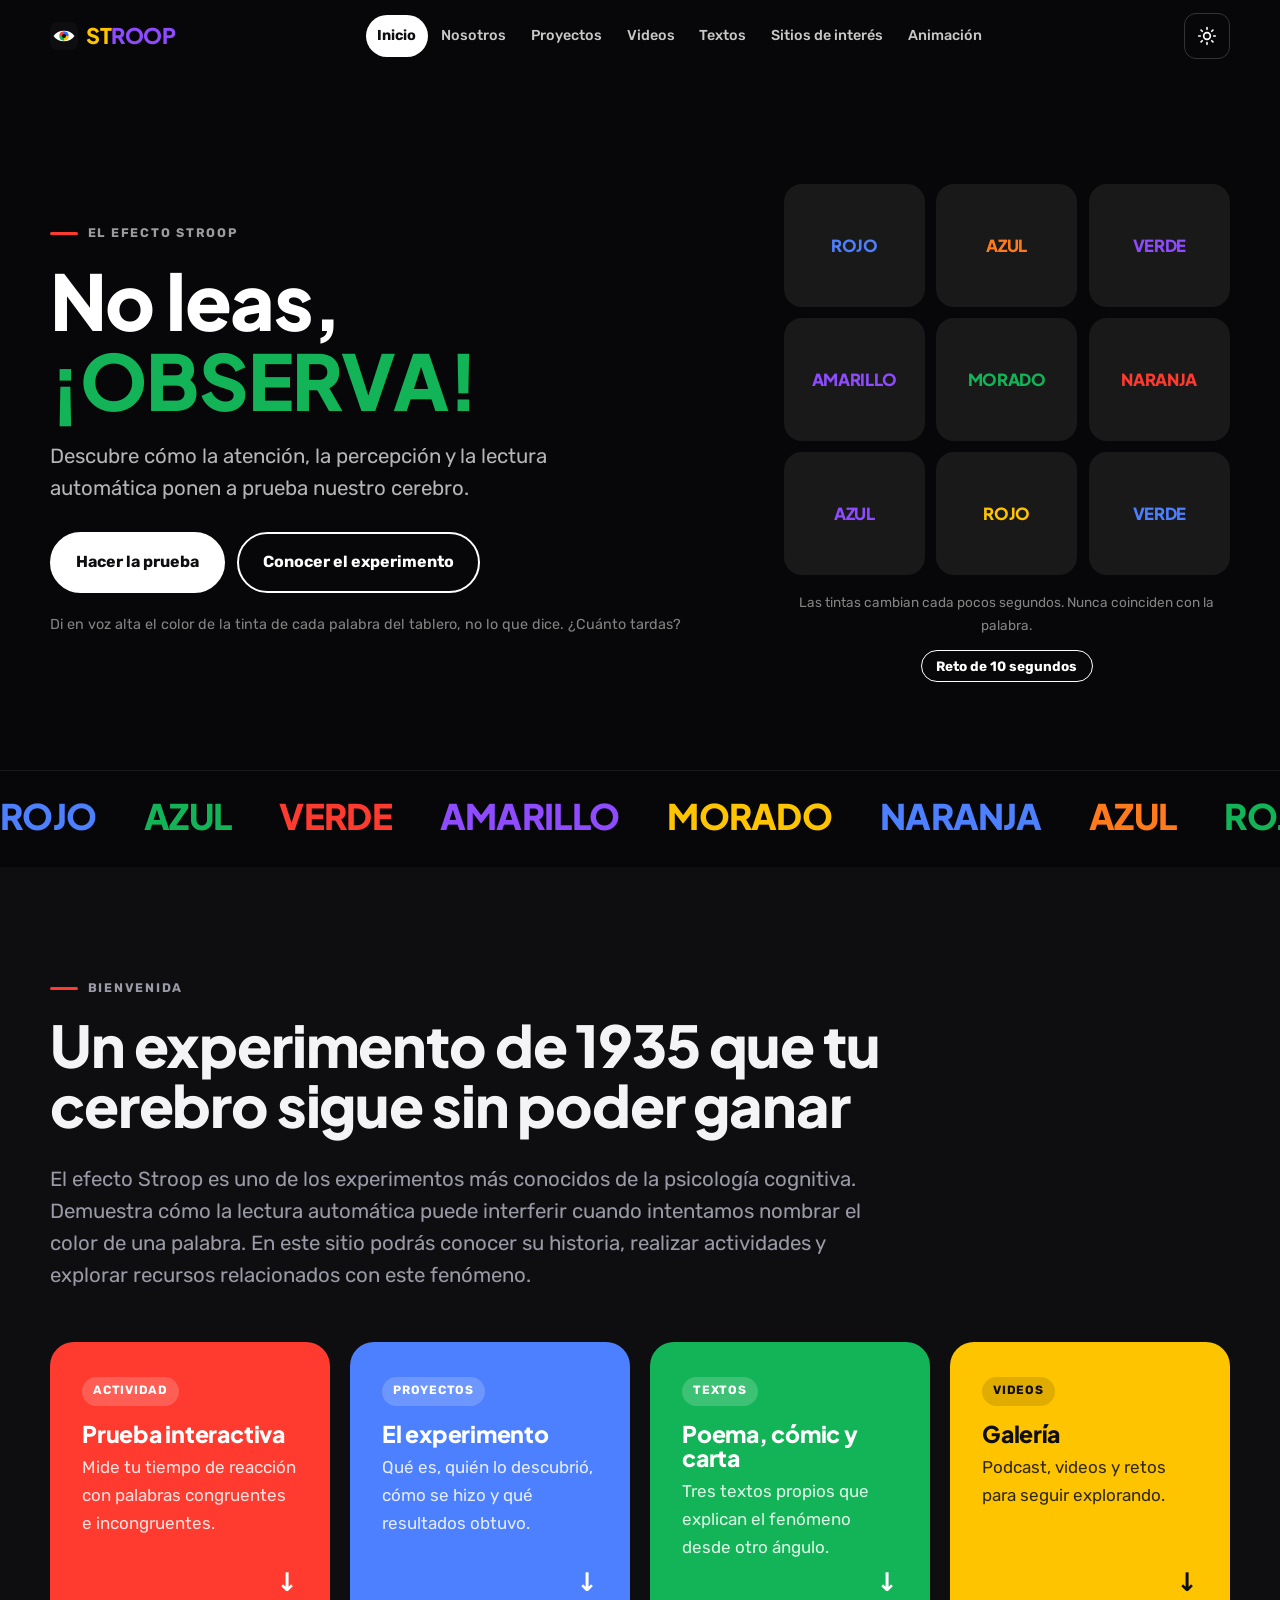
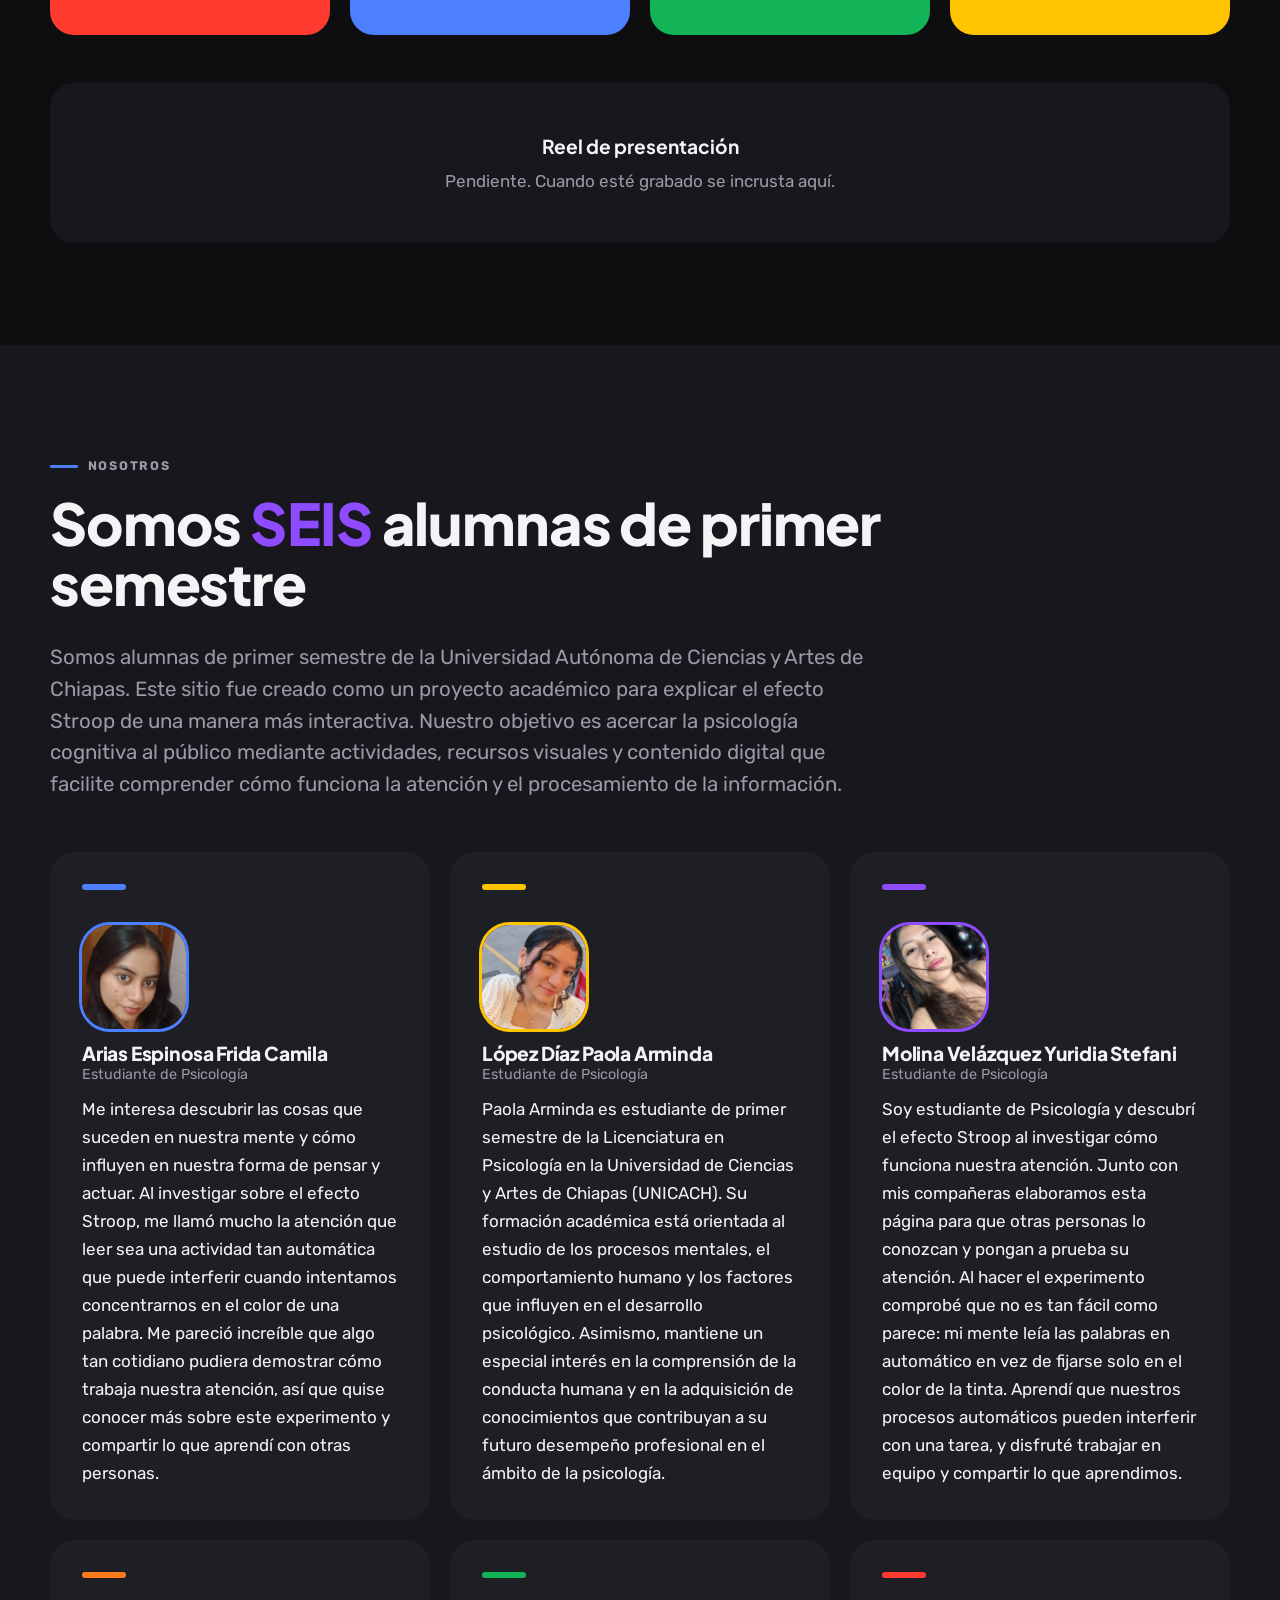
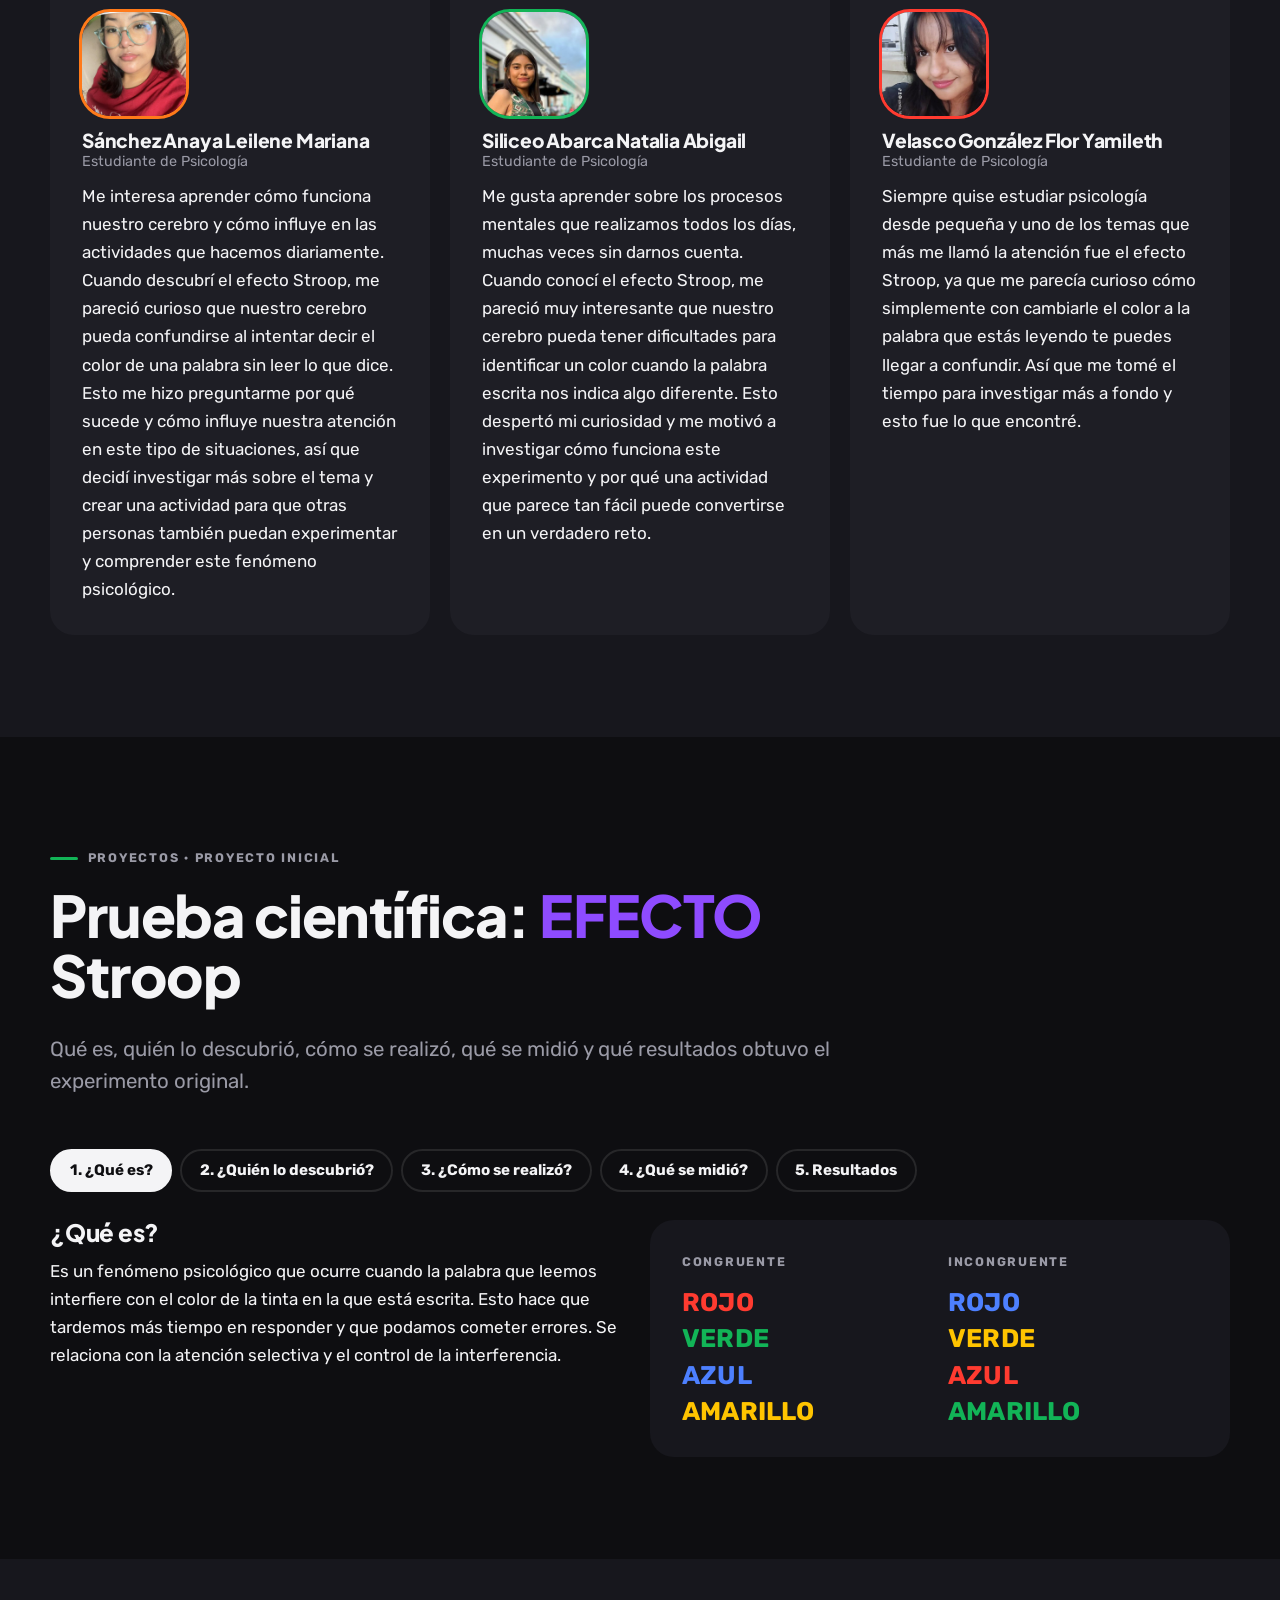
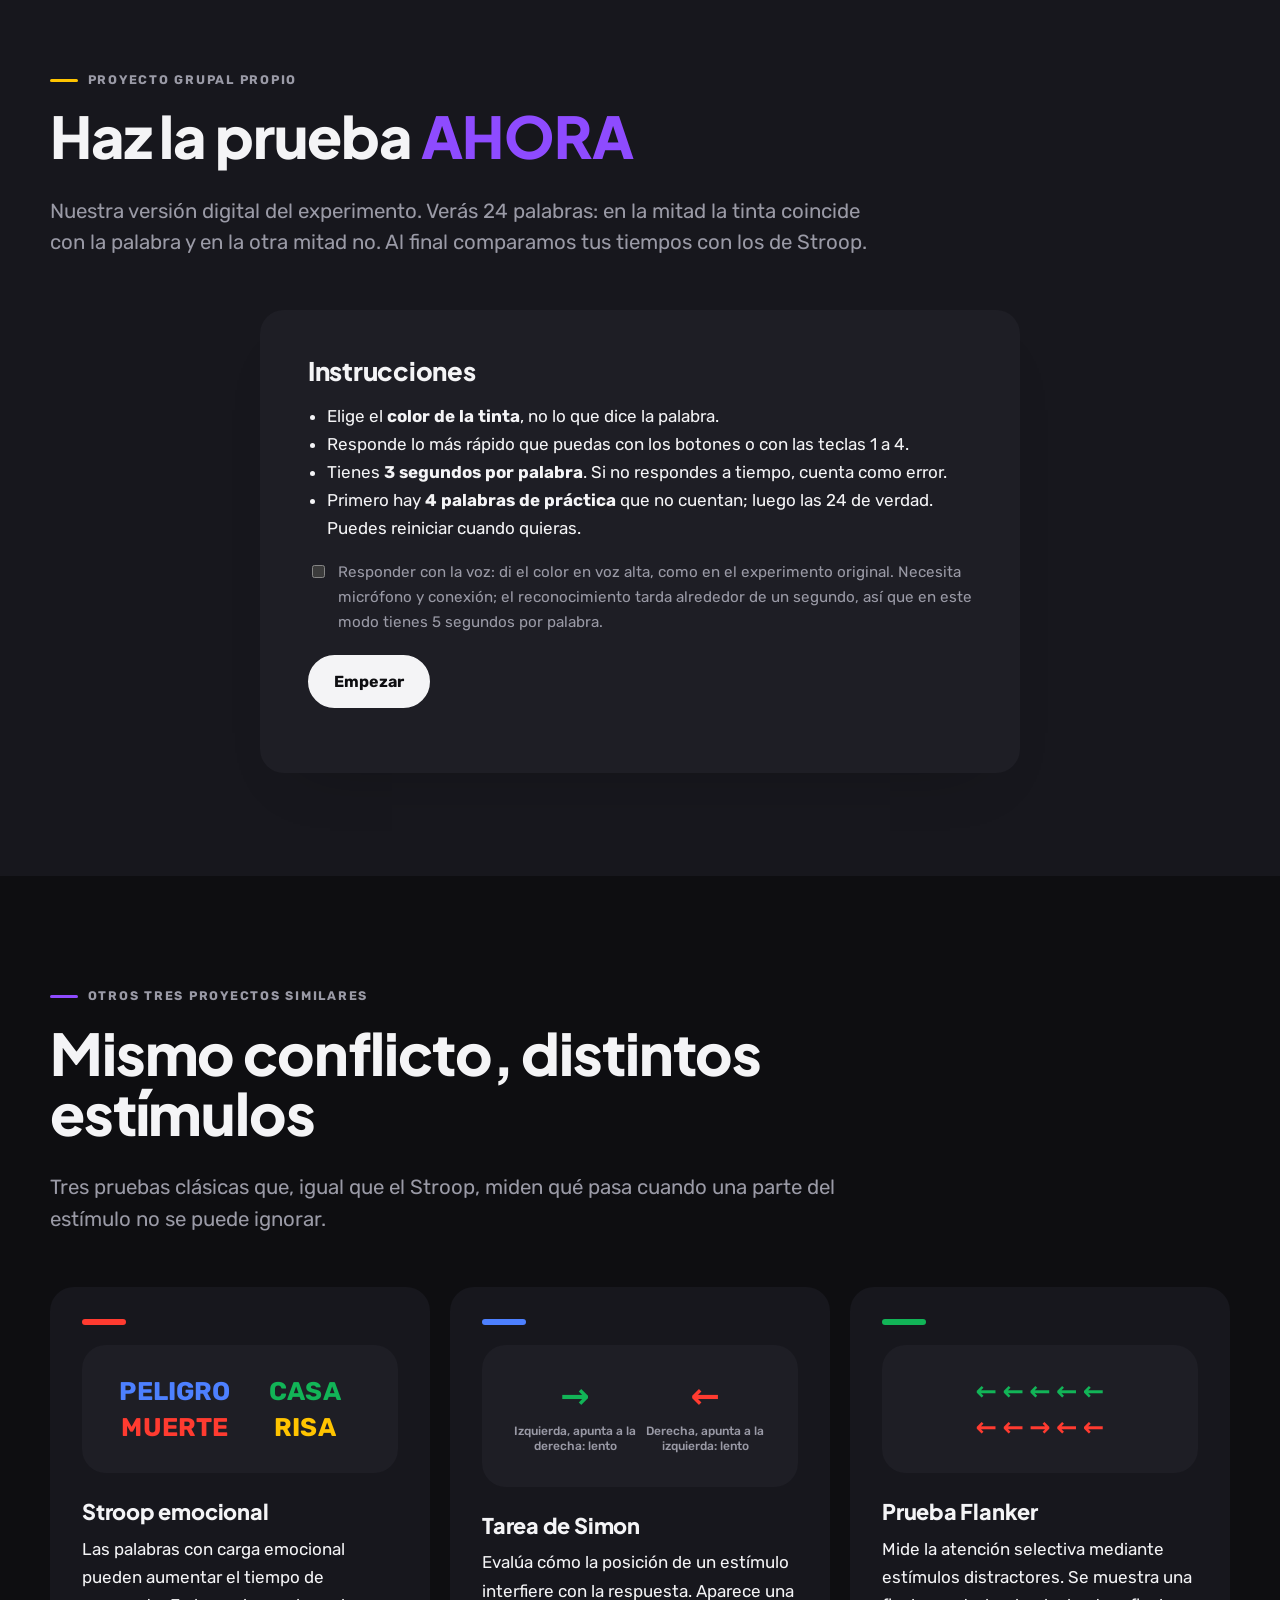
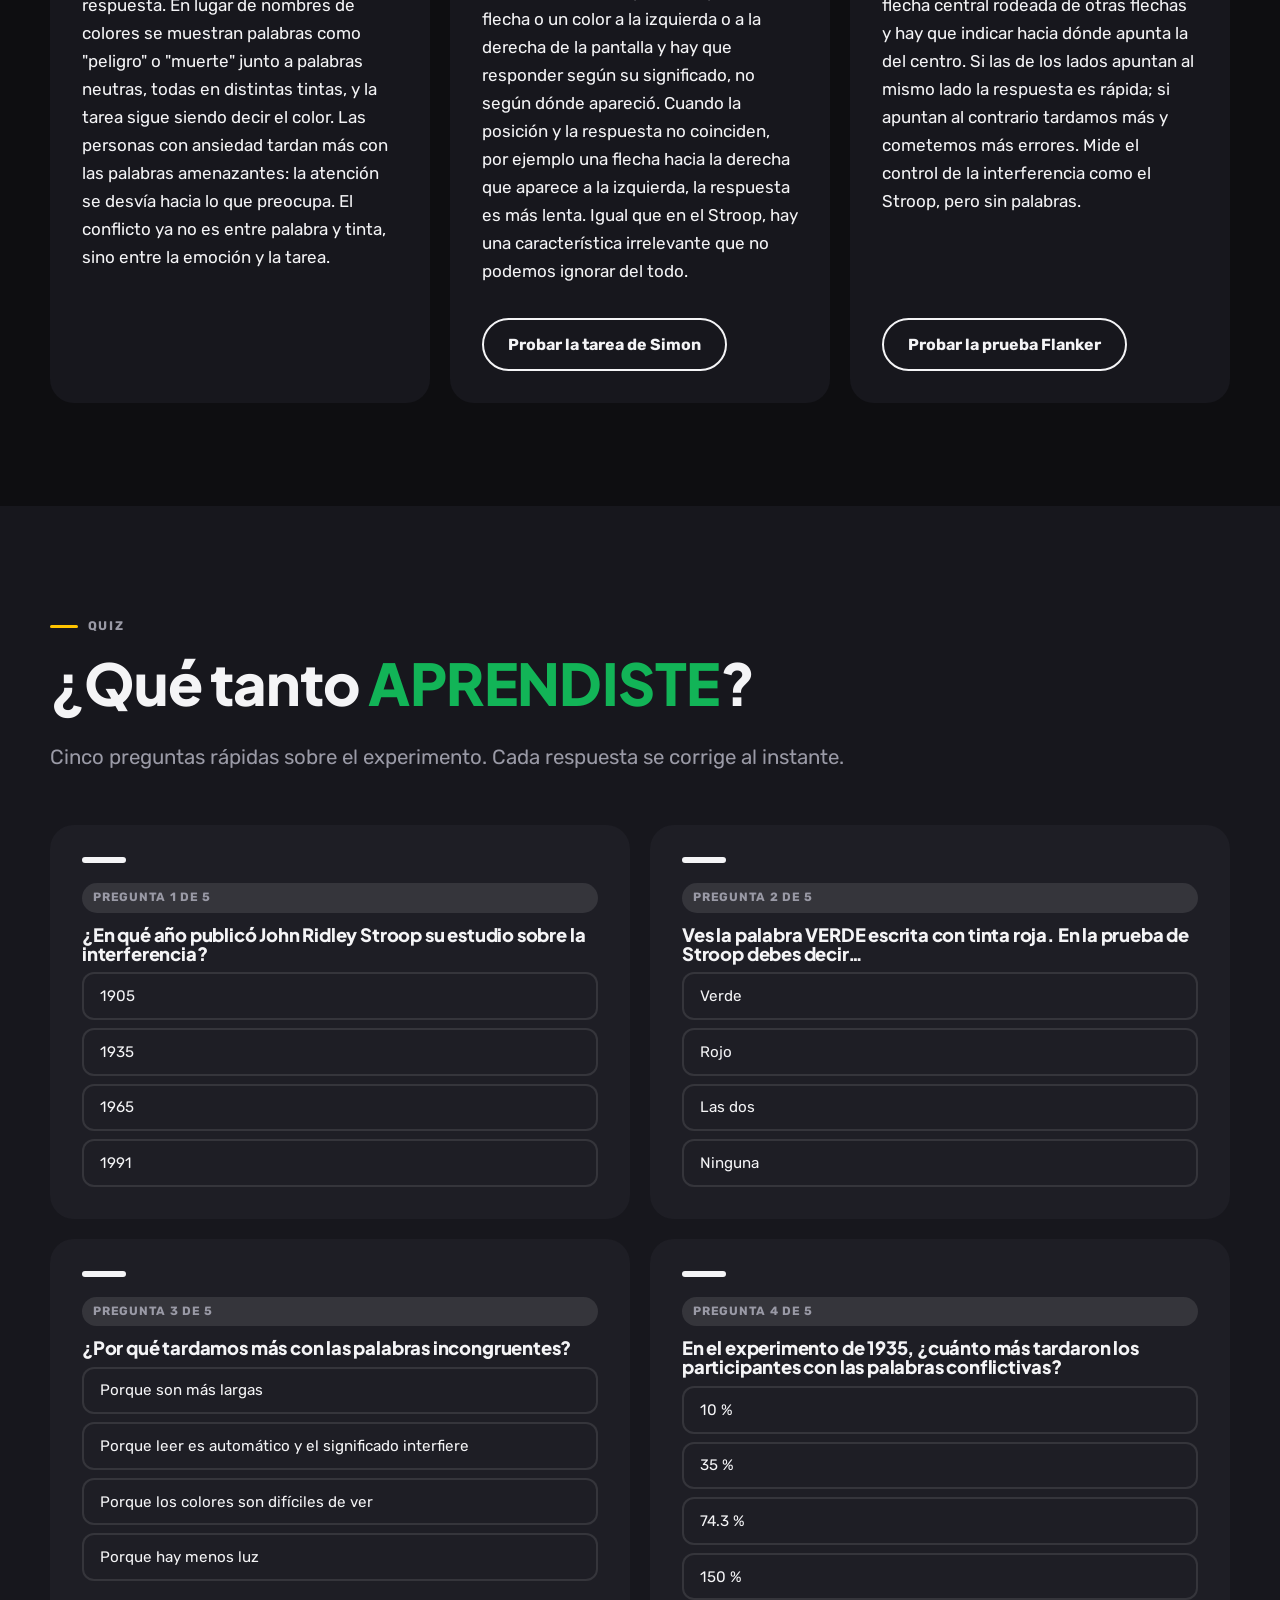
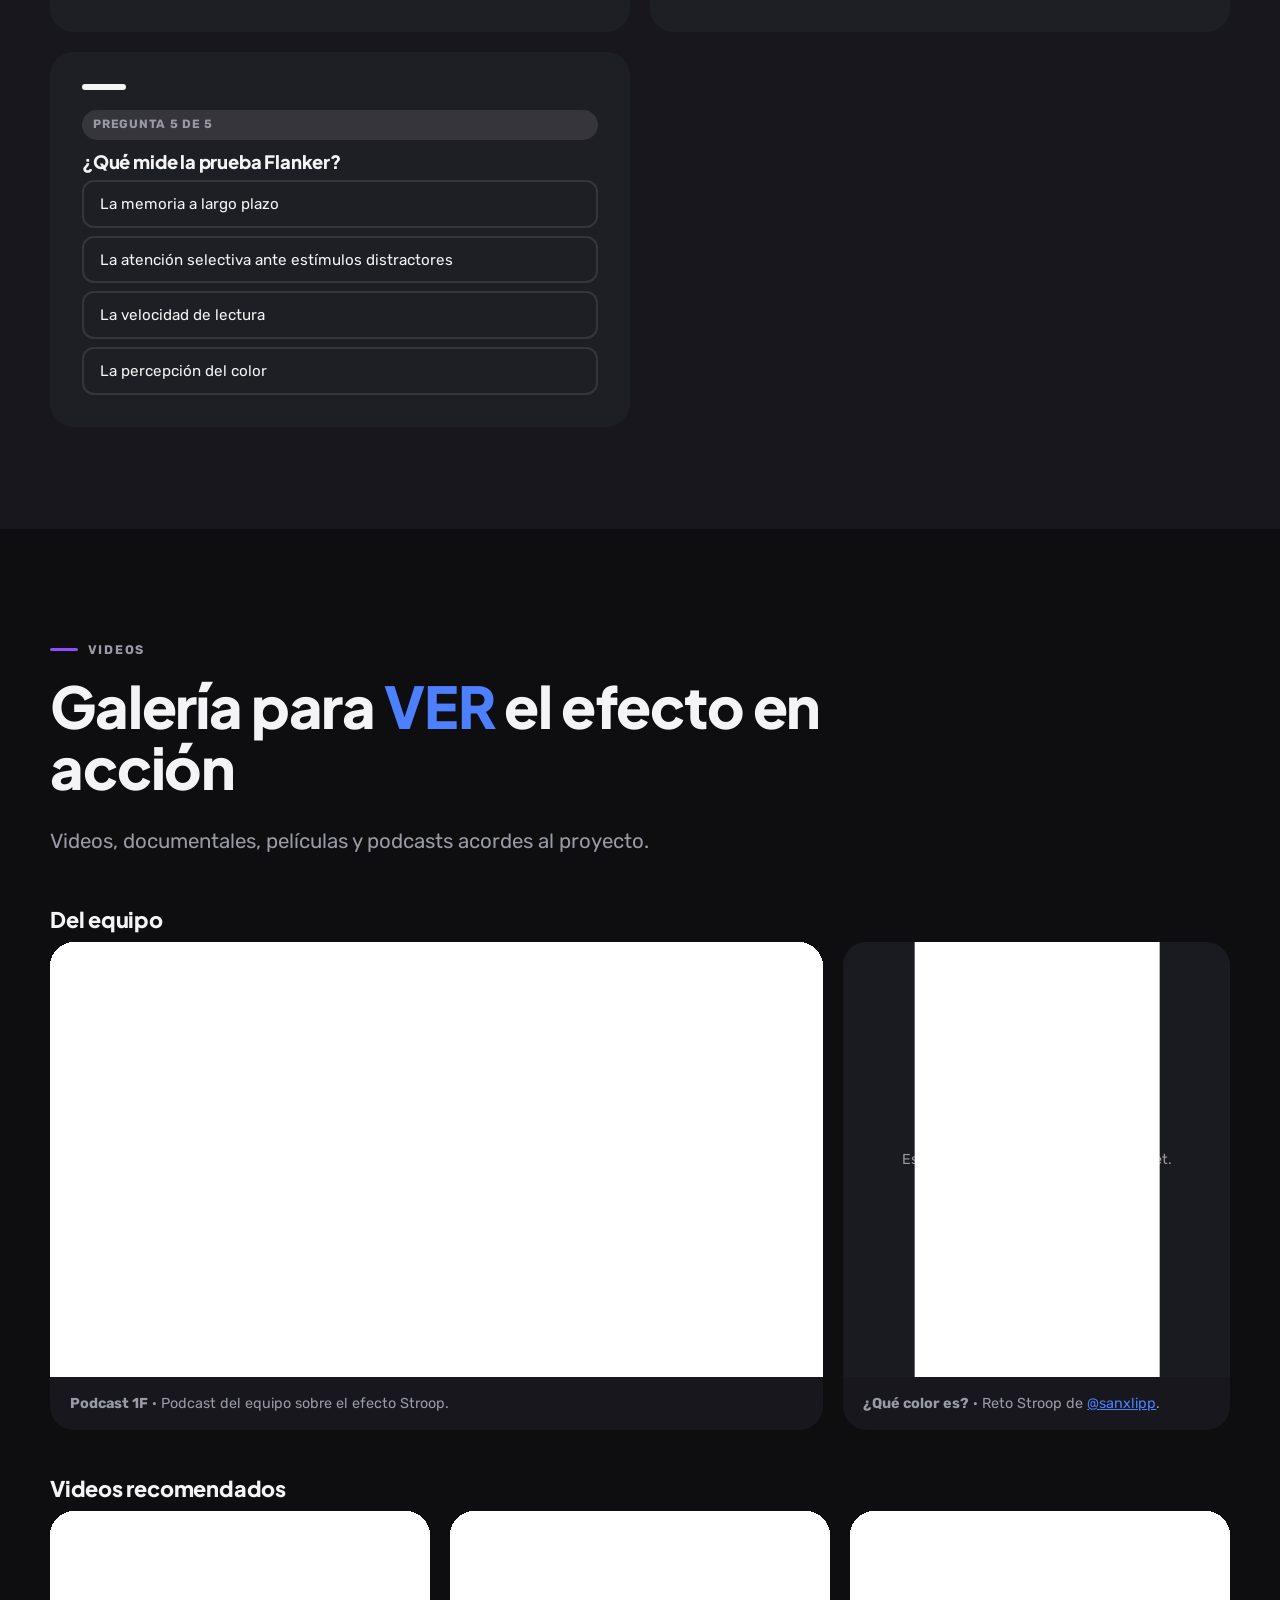
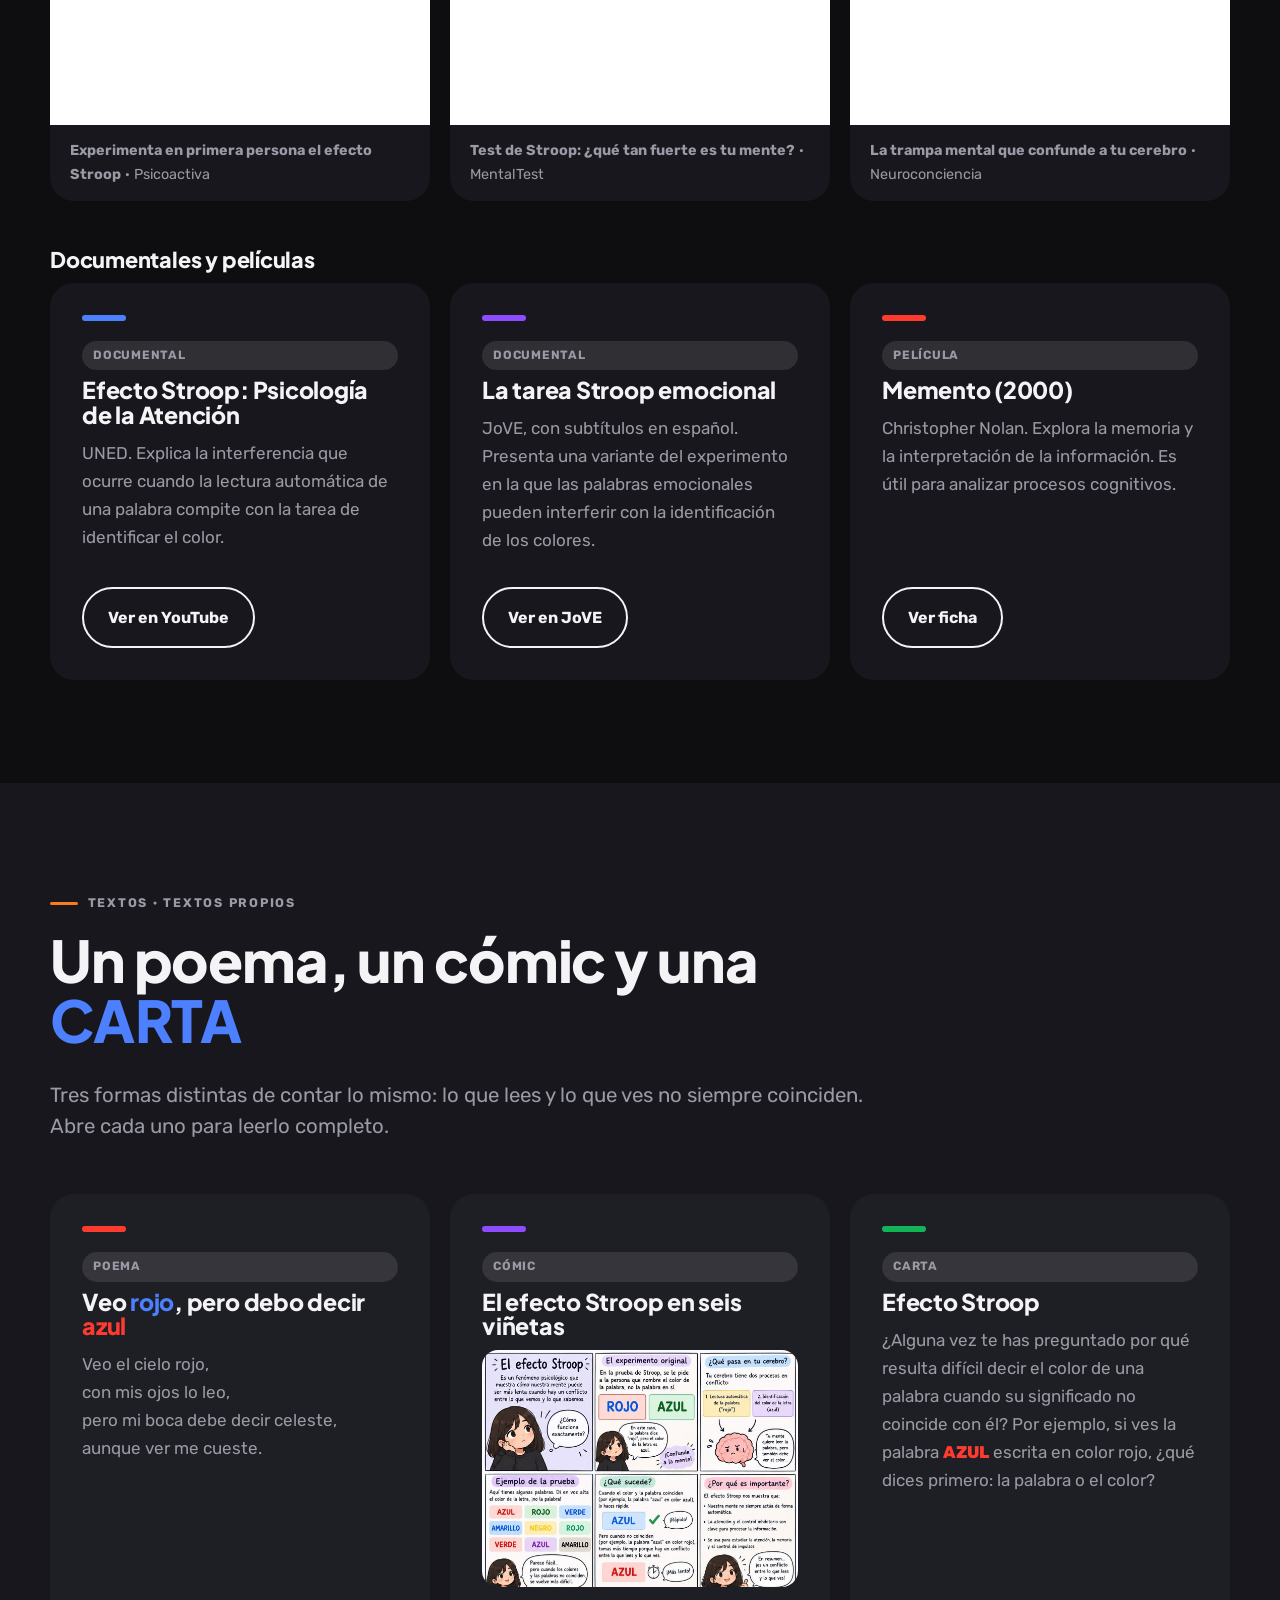
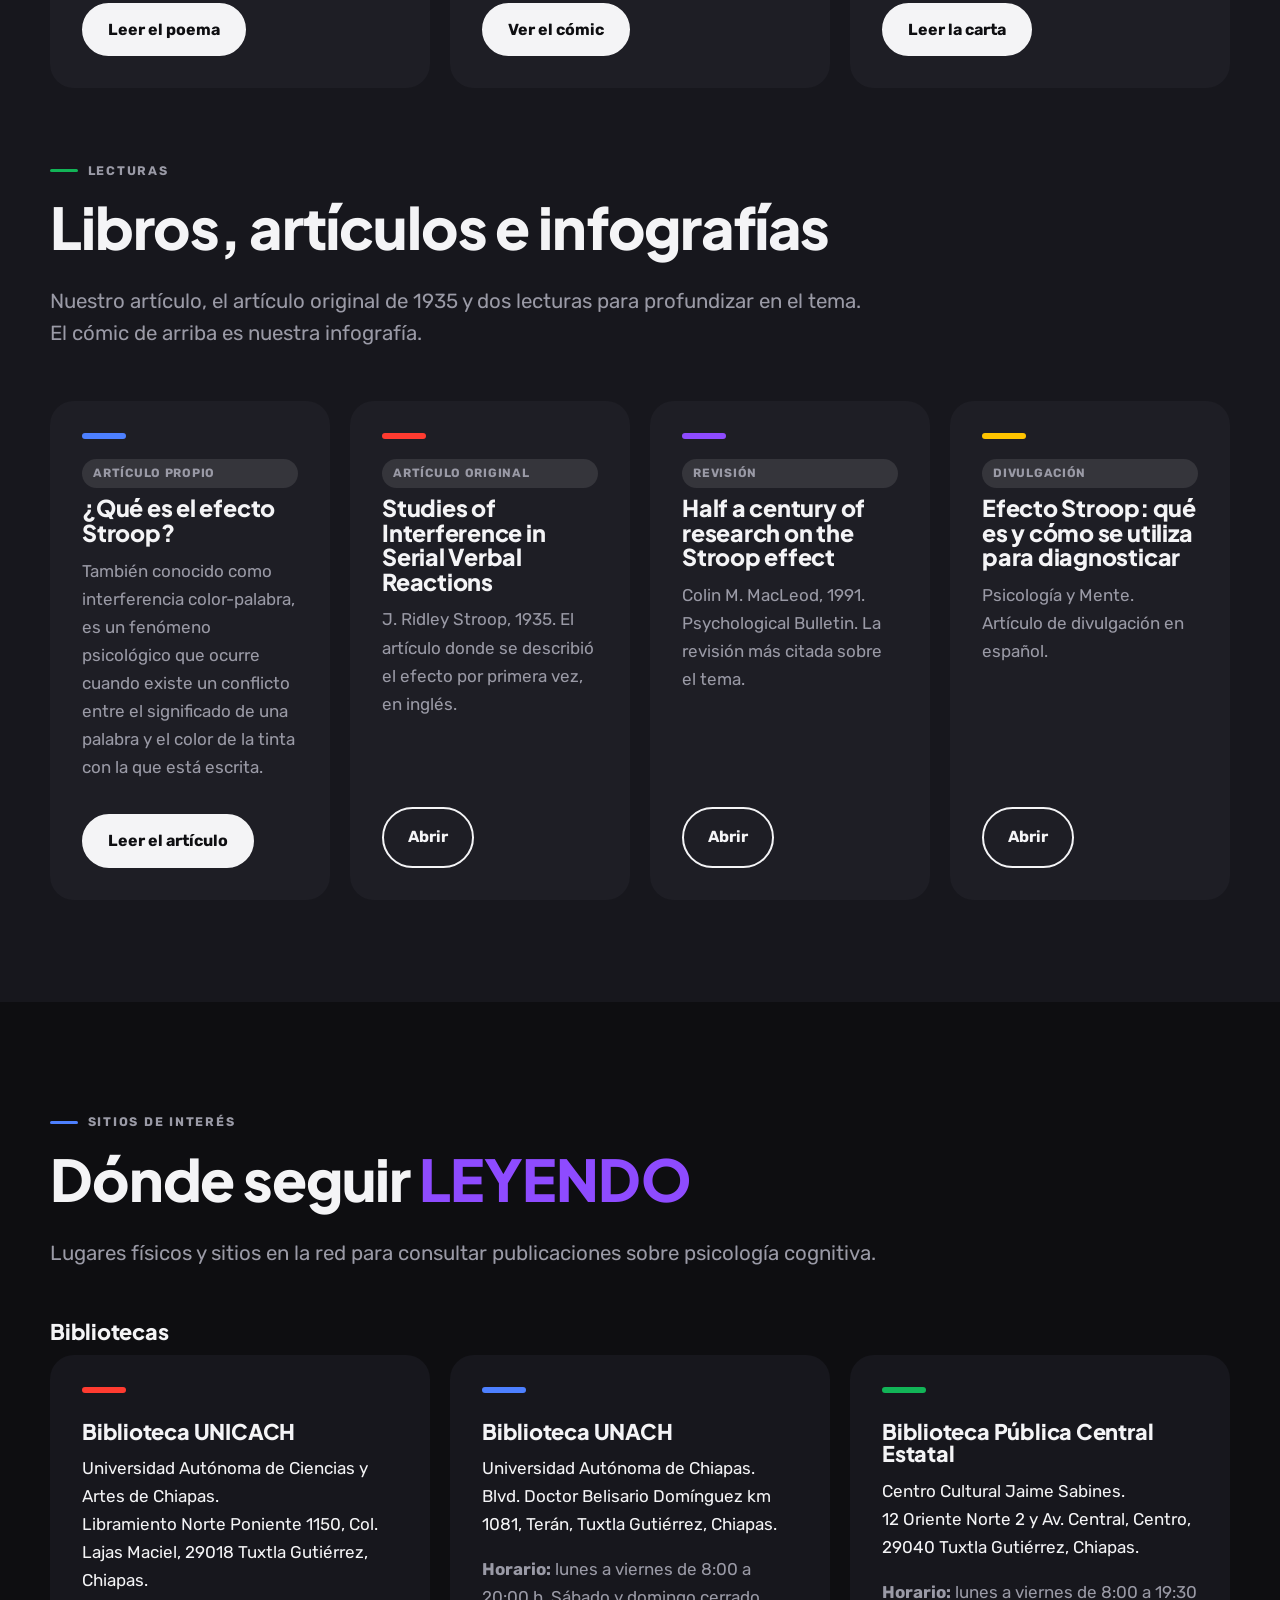
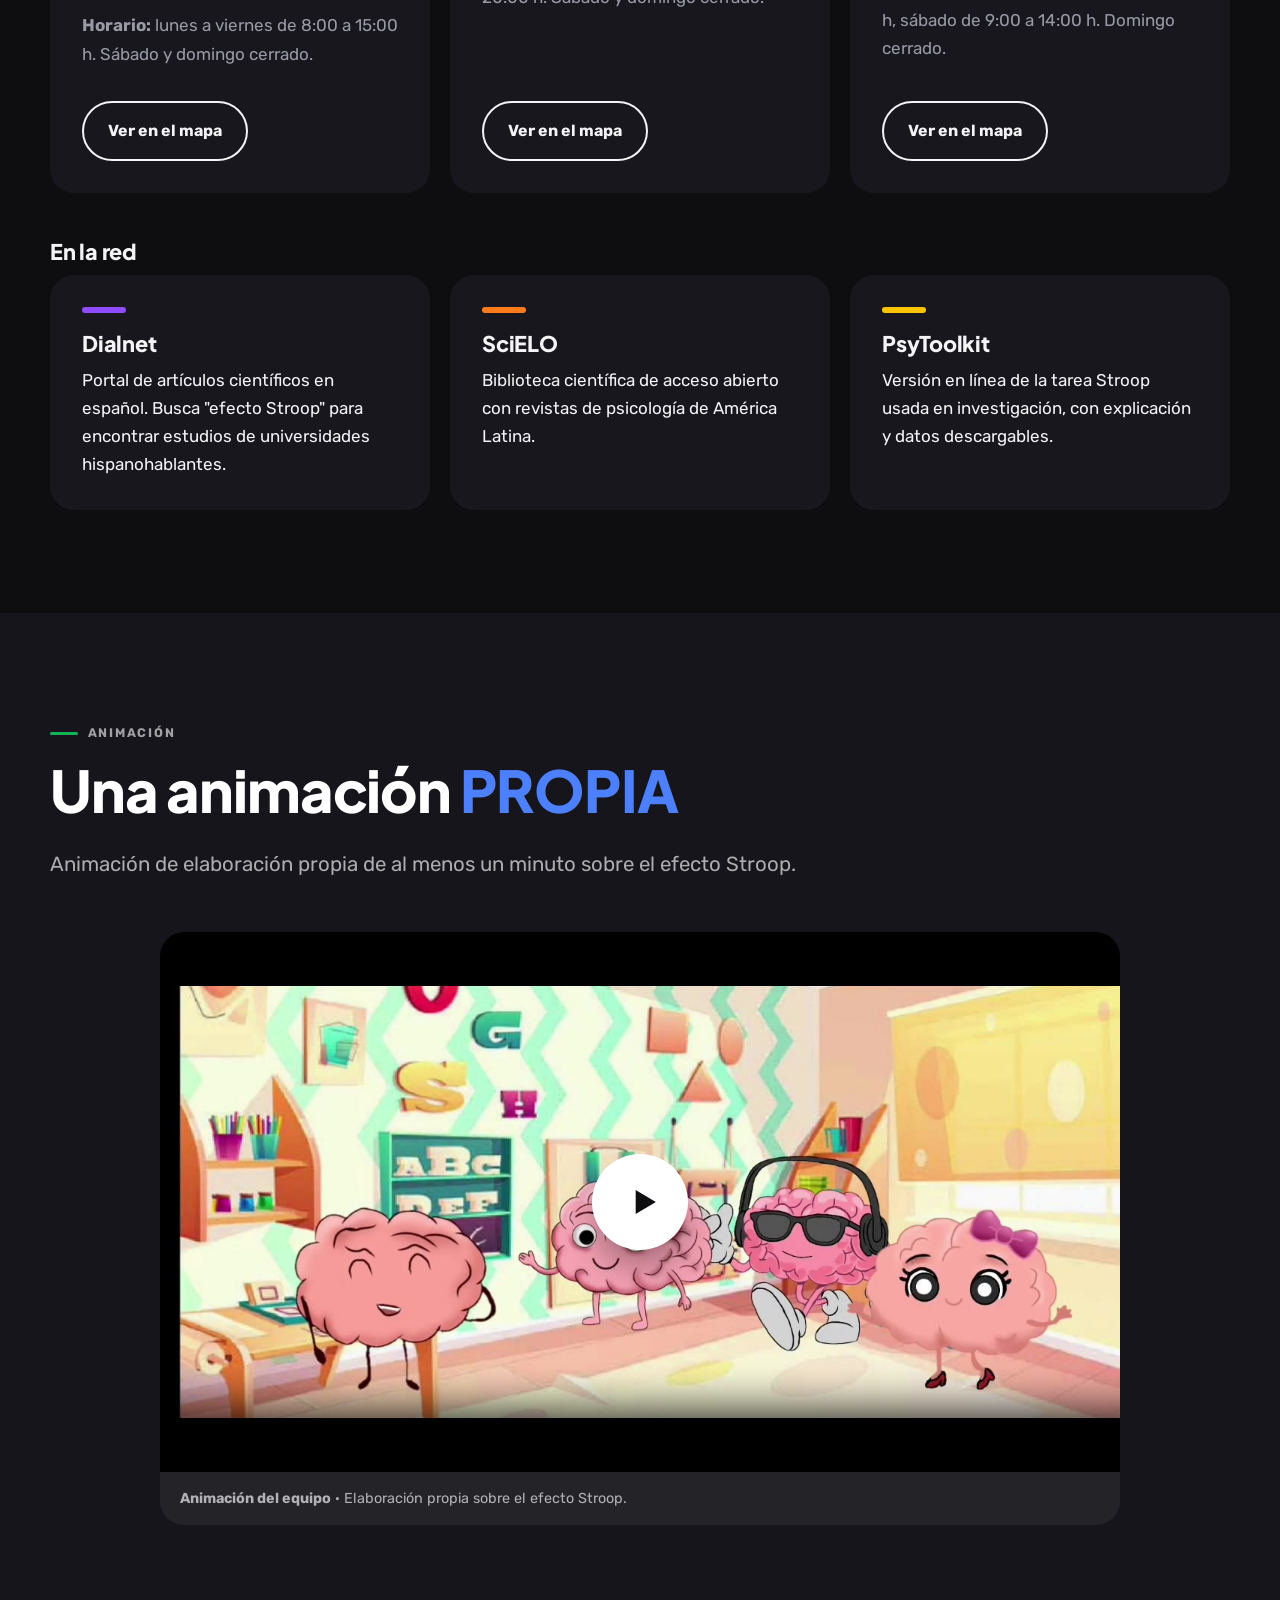
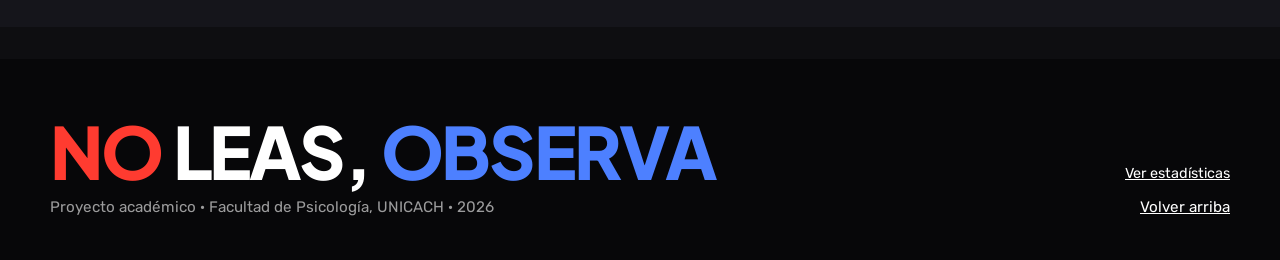
==== commit 82241ed5: "Contador: leer las visitas de la ruta raíz, TOTAL no agrega Co-Authored-By: Claude Fable 5.1 <norepl" ====
--- a/index.html
+++ b/index.html
@@ -823,7 +823,7 @@
     </div>
   </footer>
 
-  <script src="assets/js/main.js?v=15"></script>
+  <script src="assets/js/main.js?v=16"></script>
   <script src="assets/js/stroop-test.js?v=11"></script>
   <script src="assets/js/interactive.js?v=9"></script>
   <script data-goatcounter="https://efectostroop.goatcounter.com/count" async src="https://gc.zgo.at/count.js"></script>
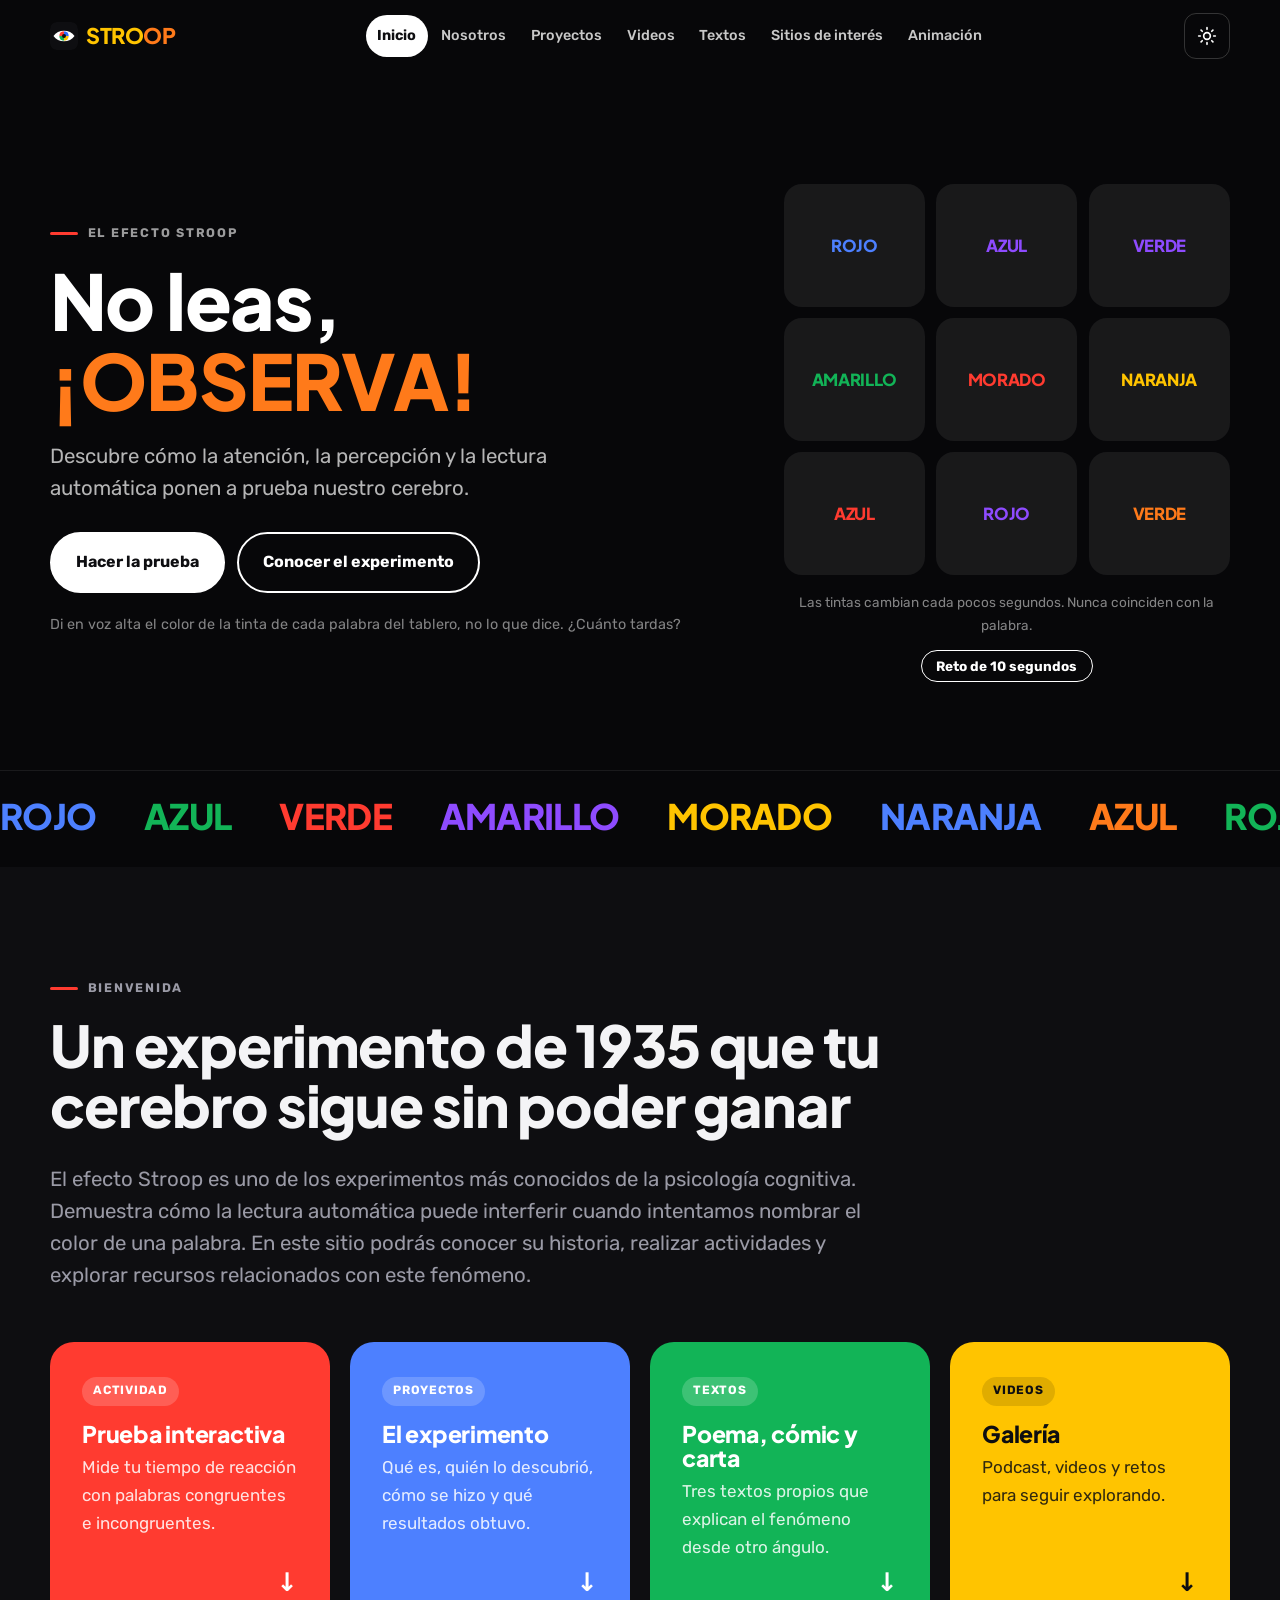
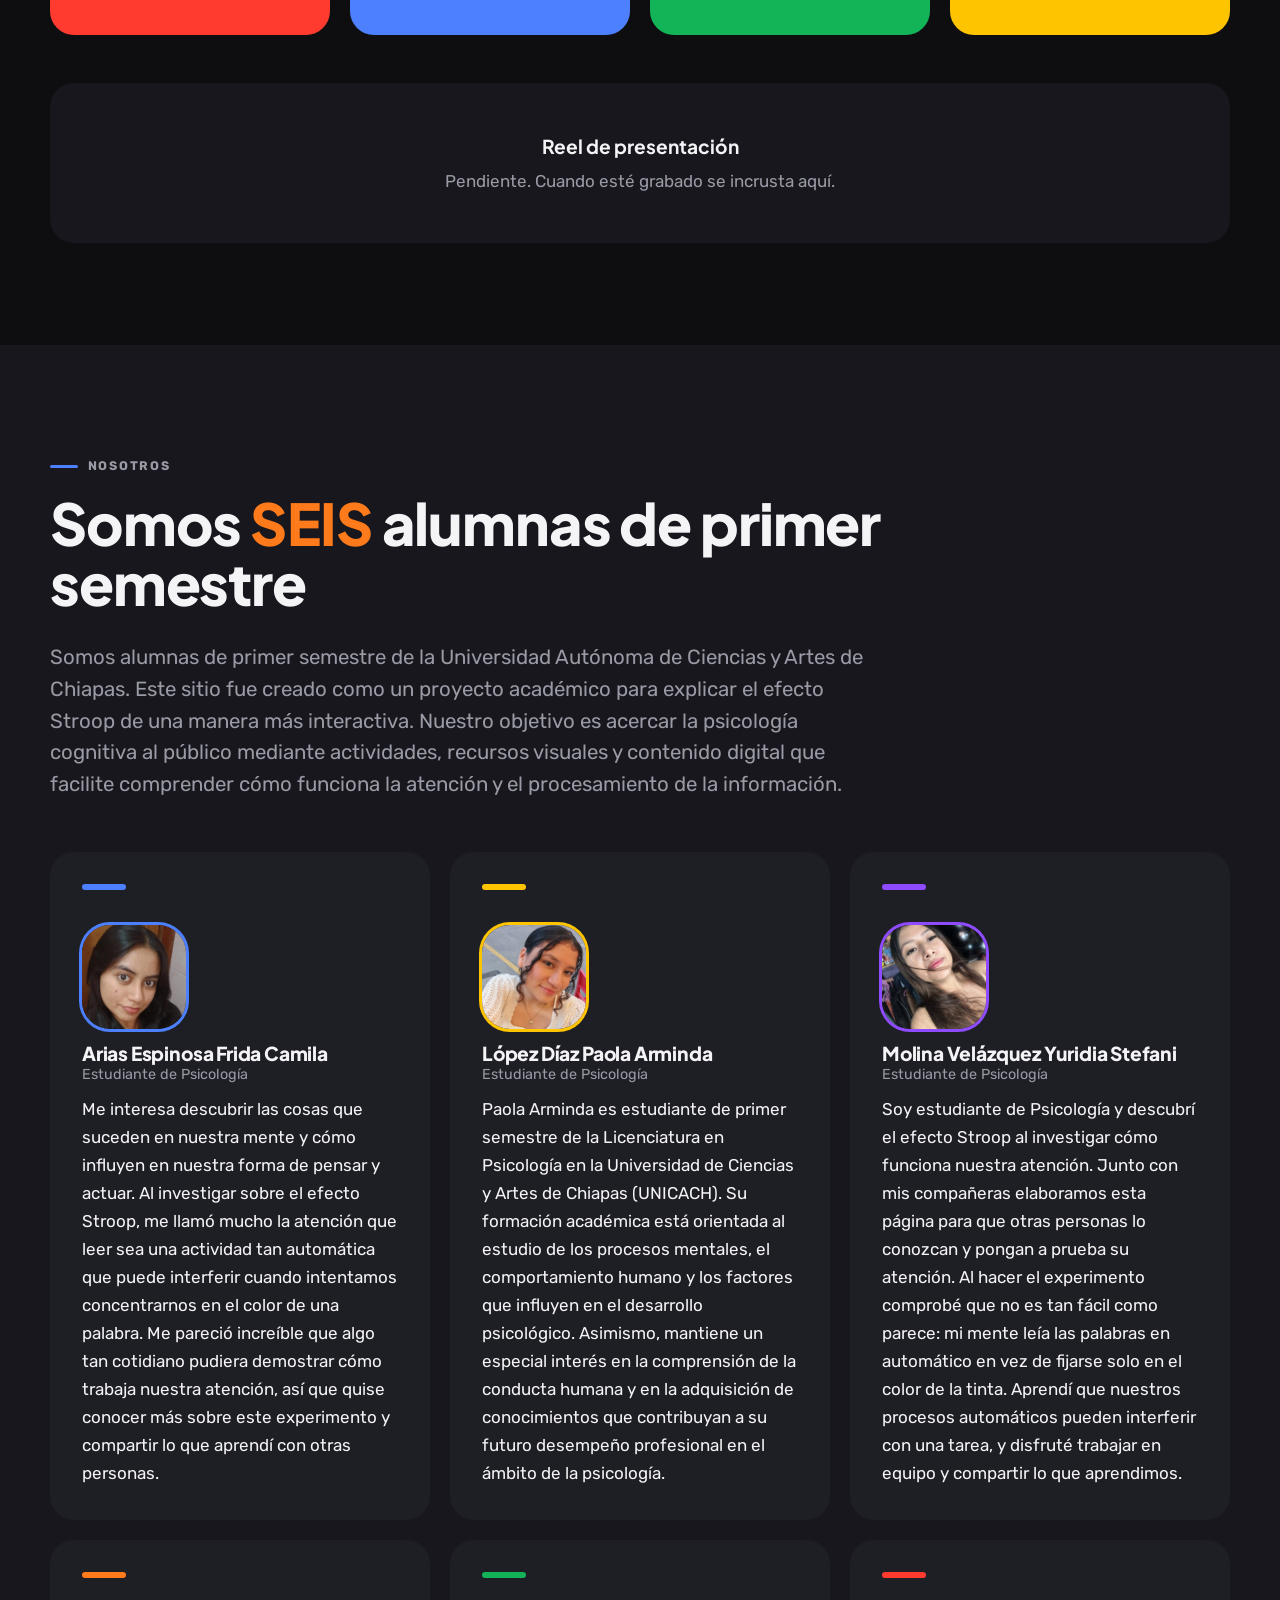
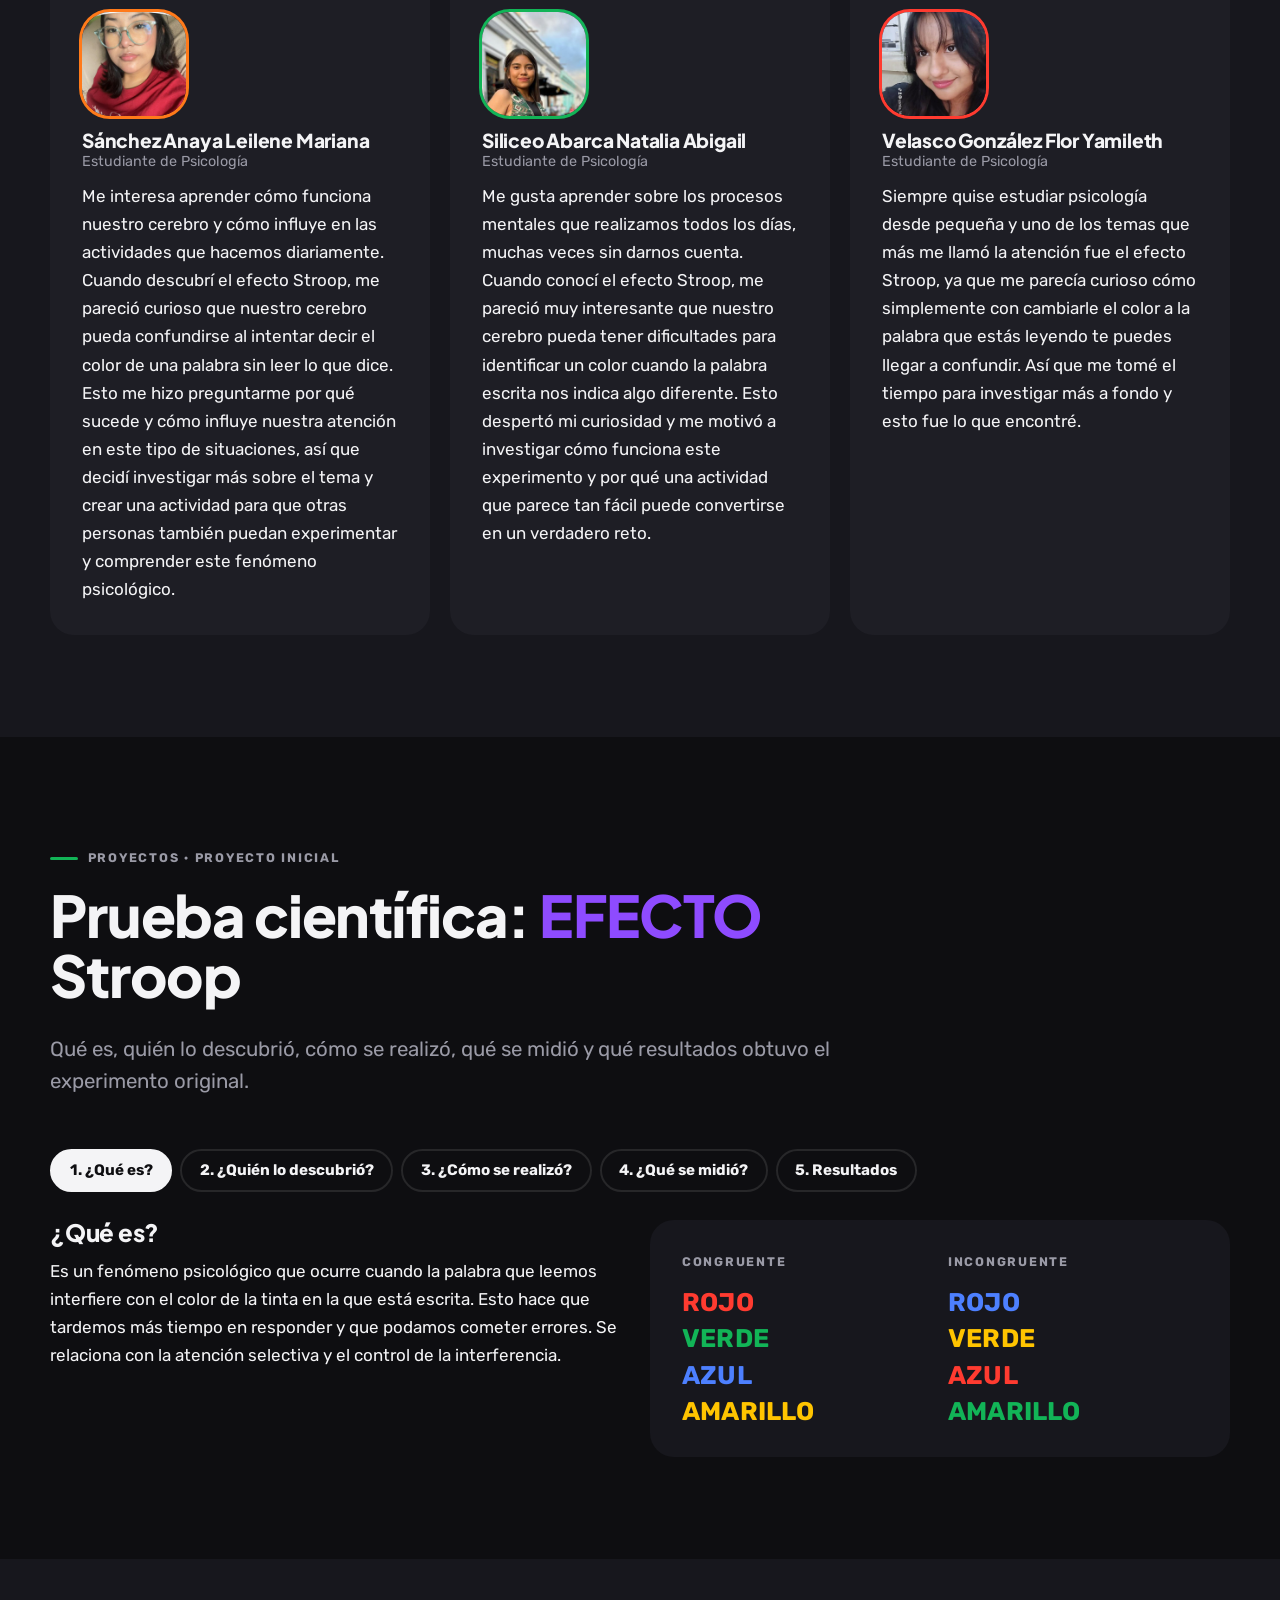
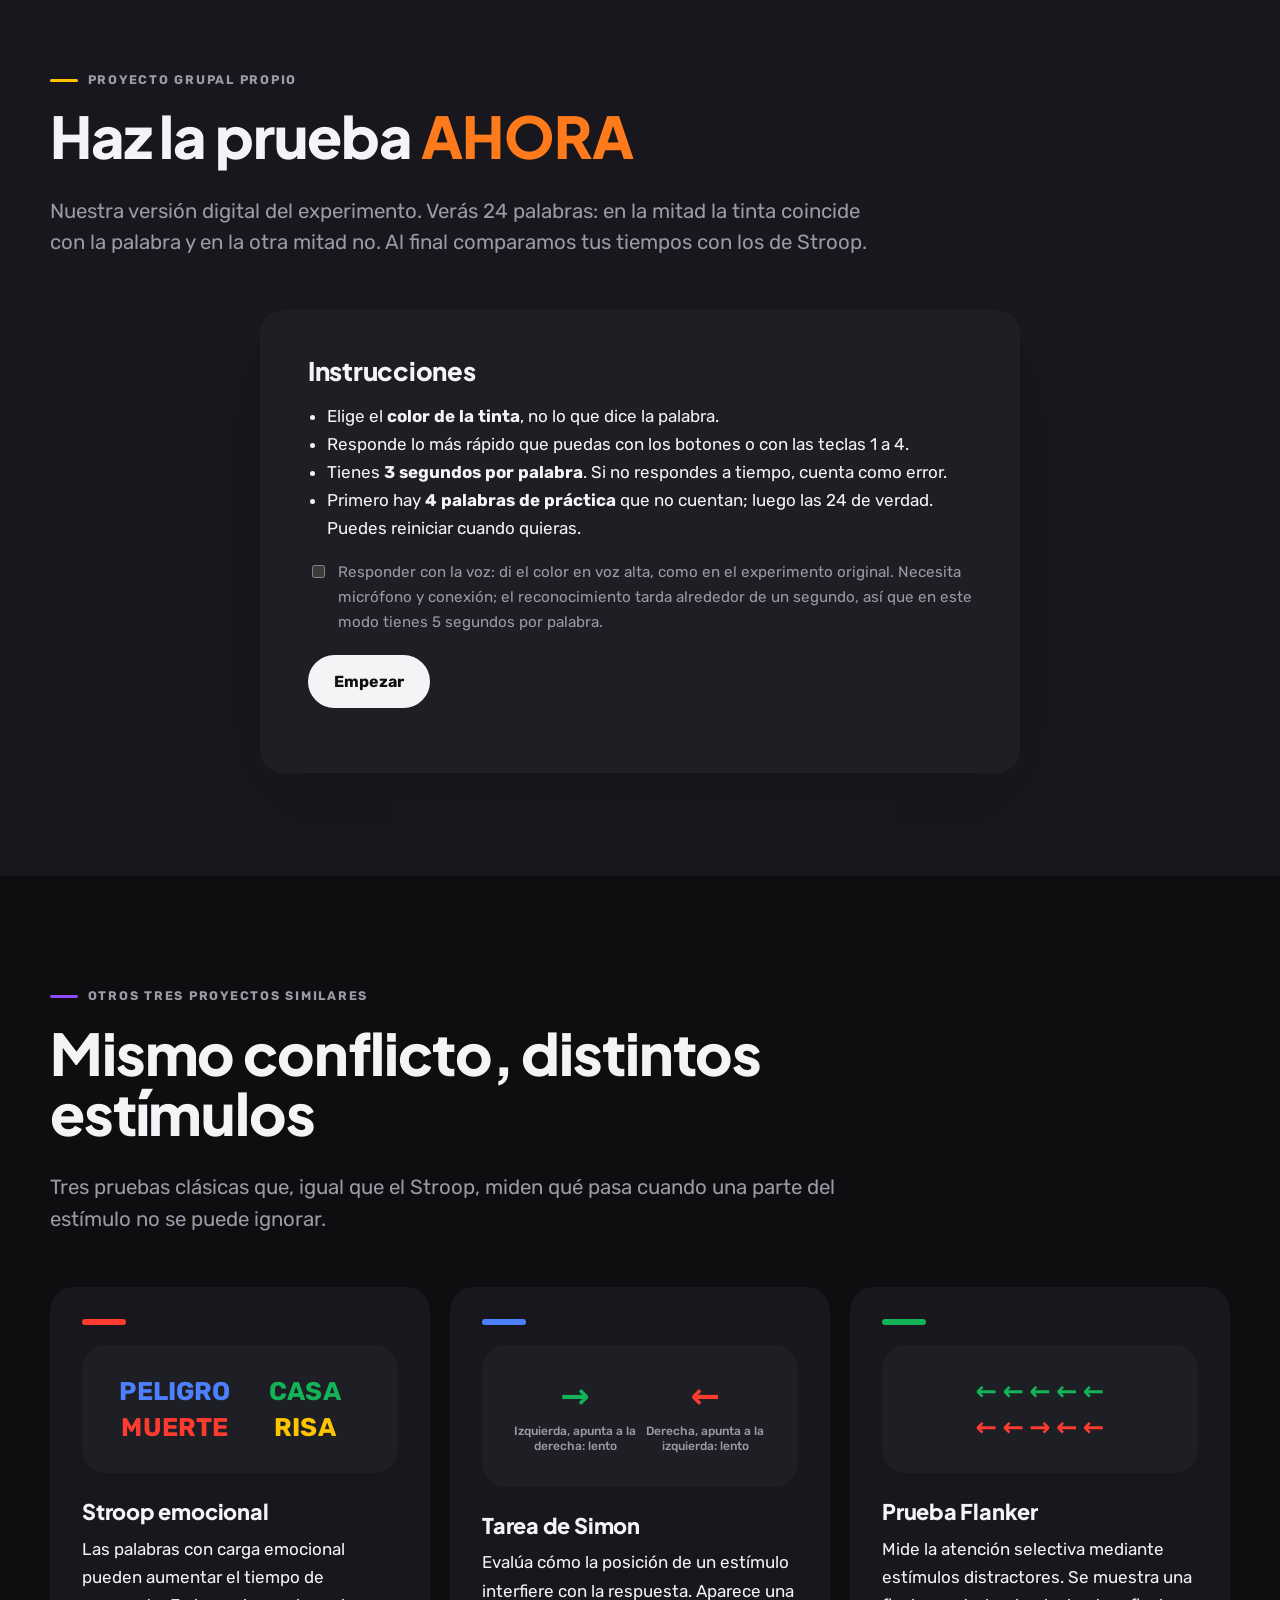
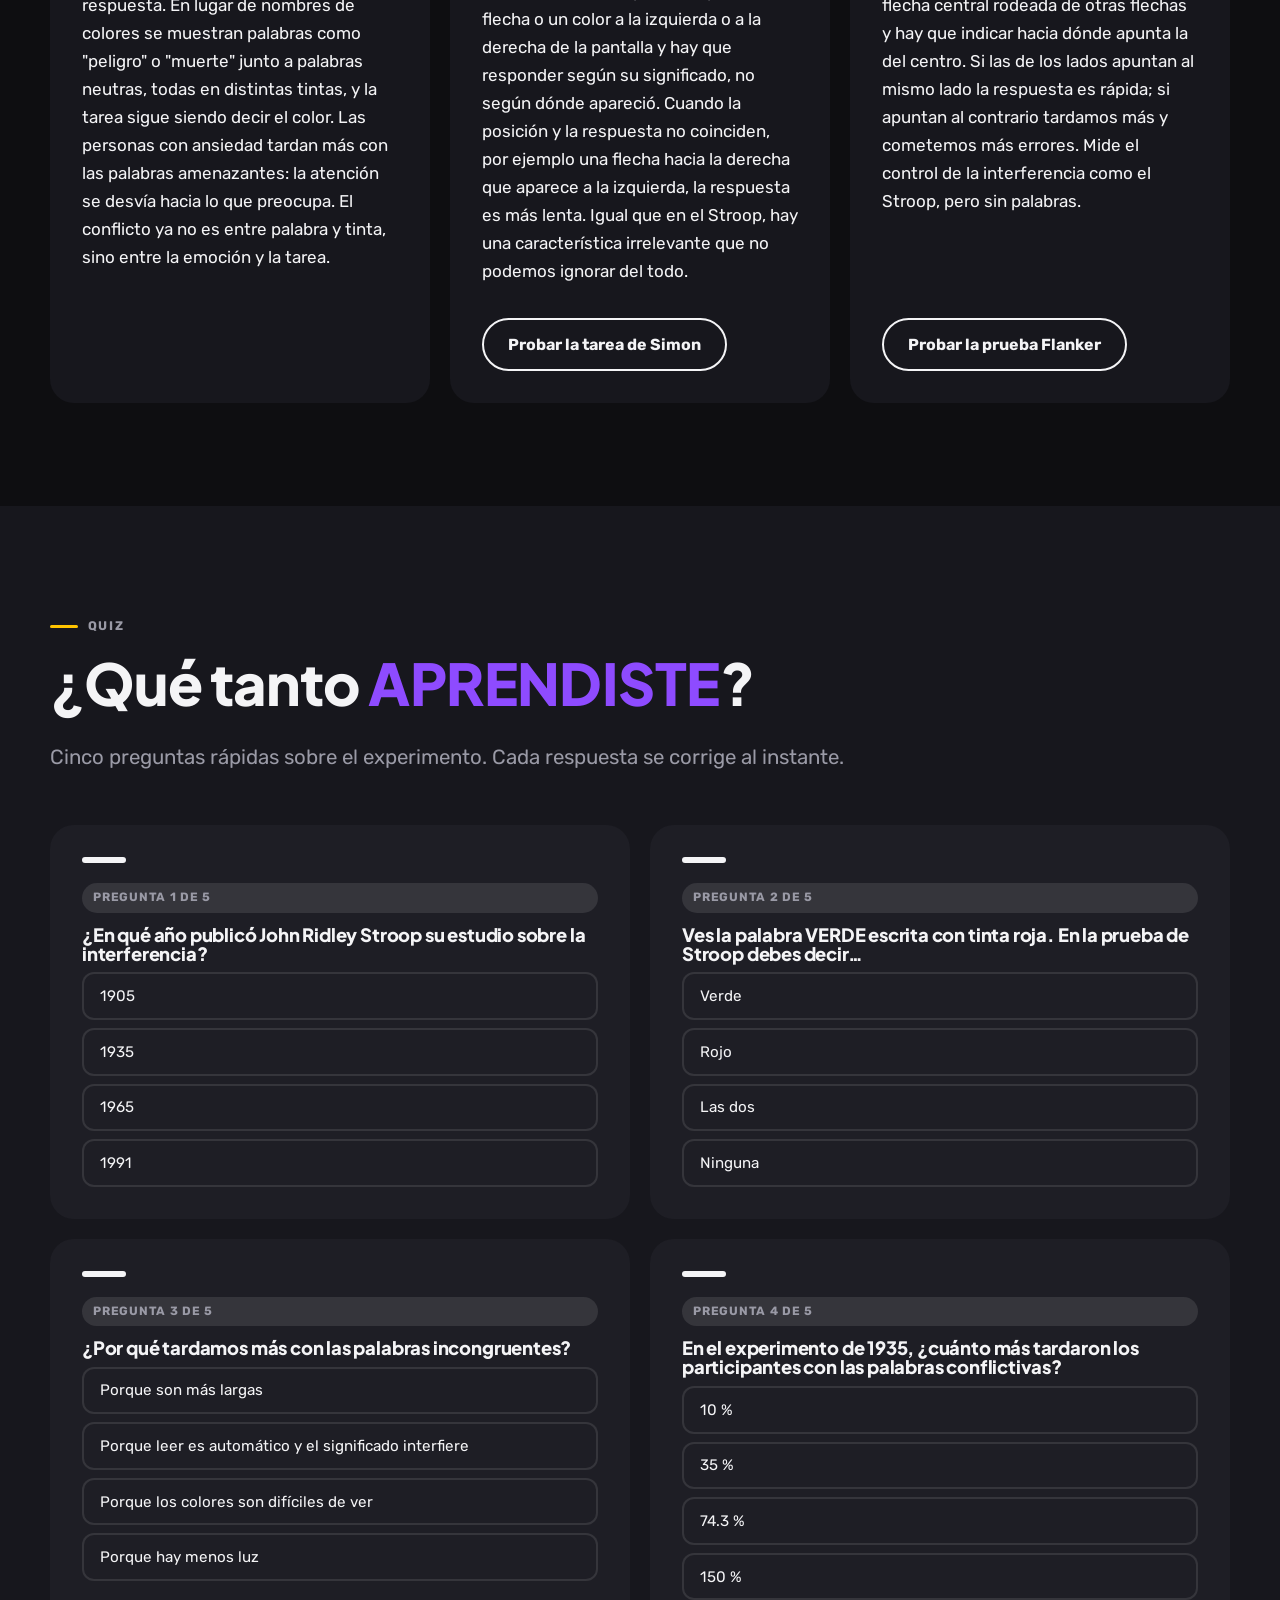
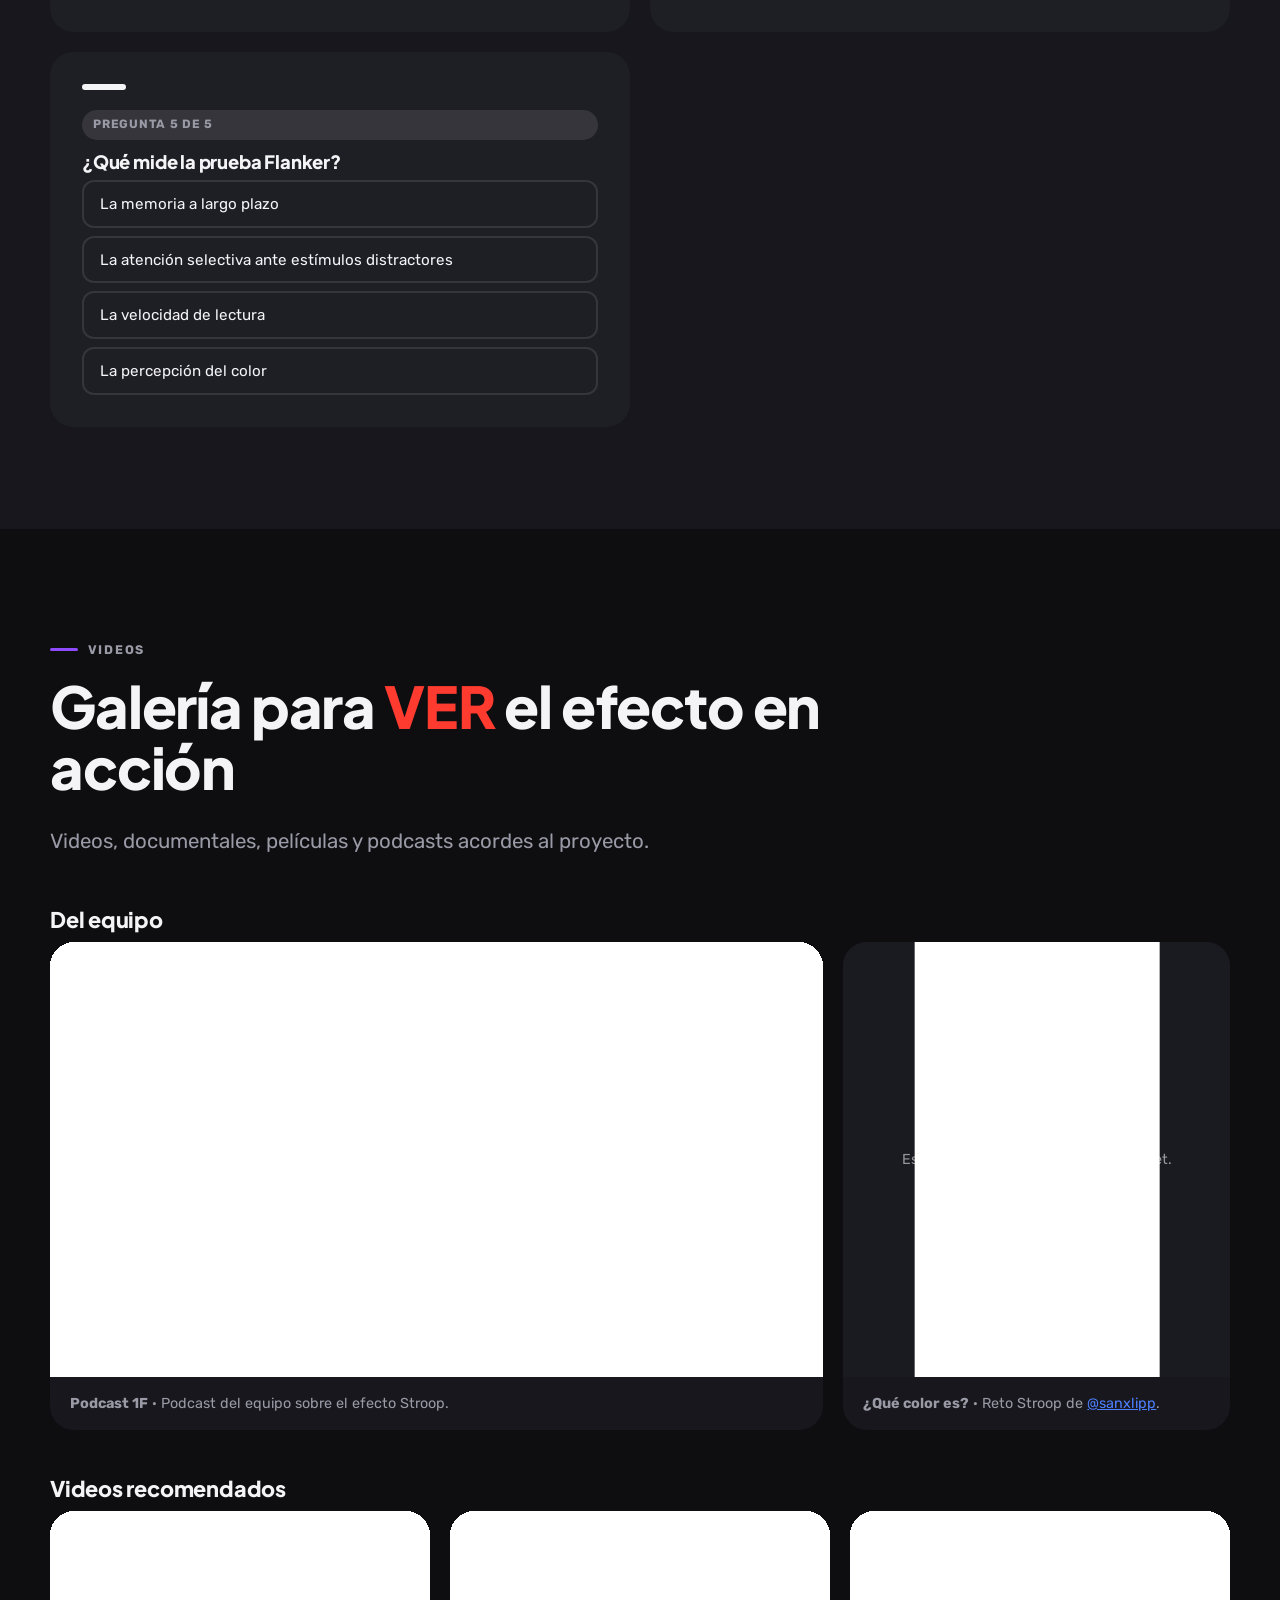
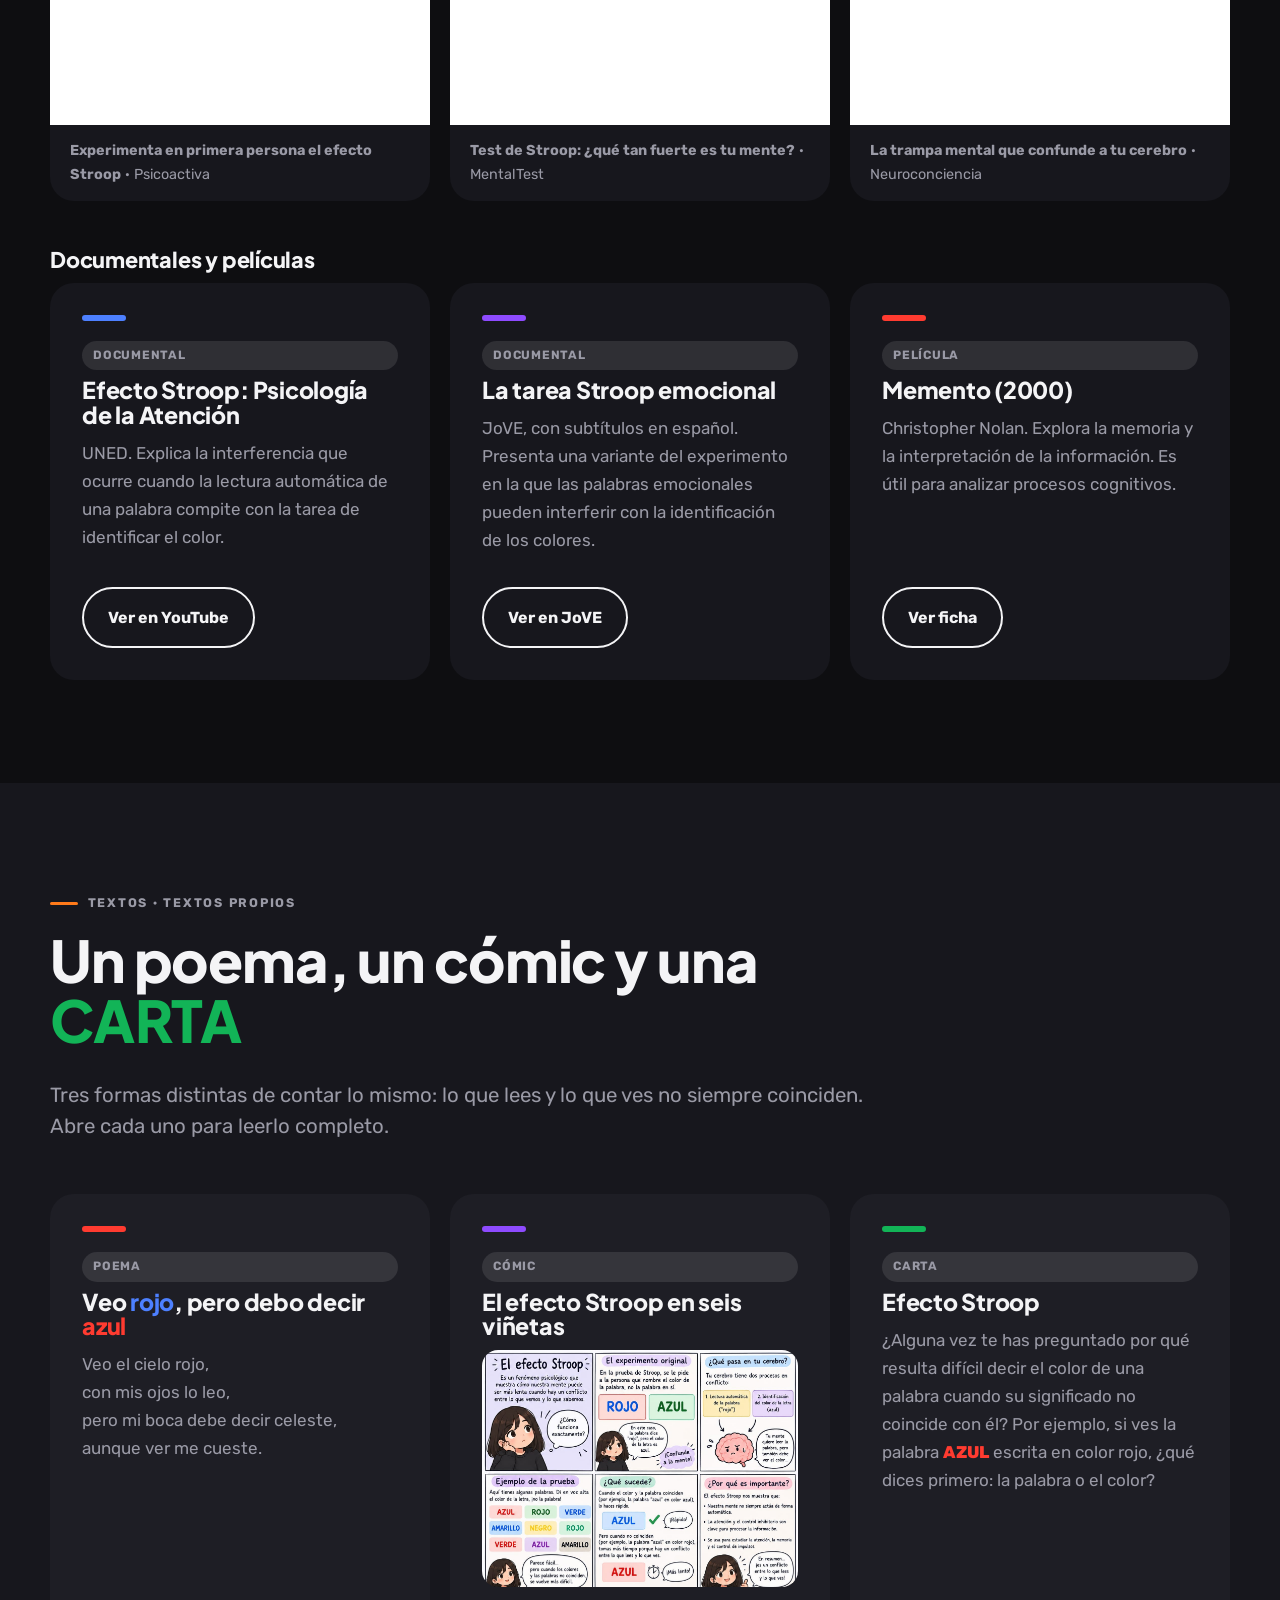
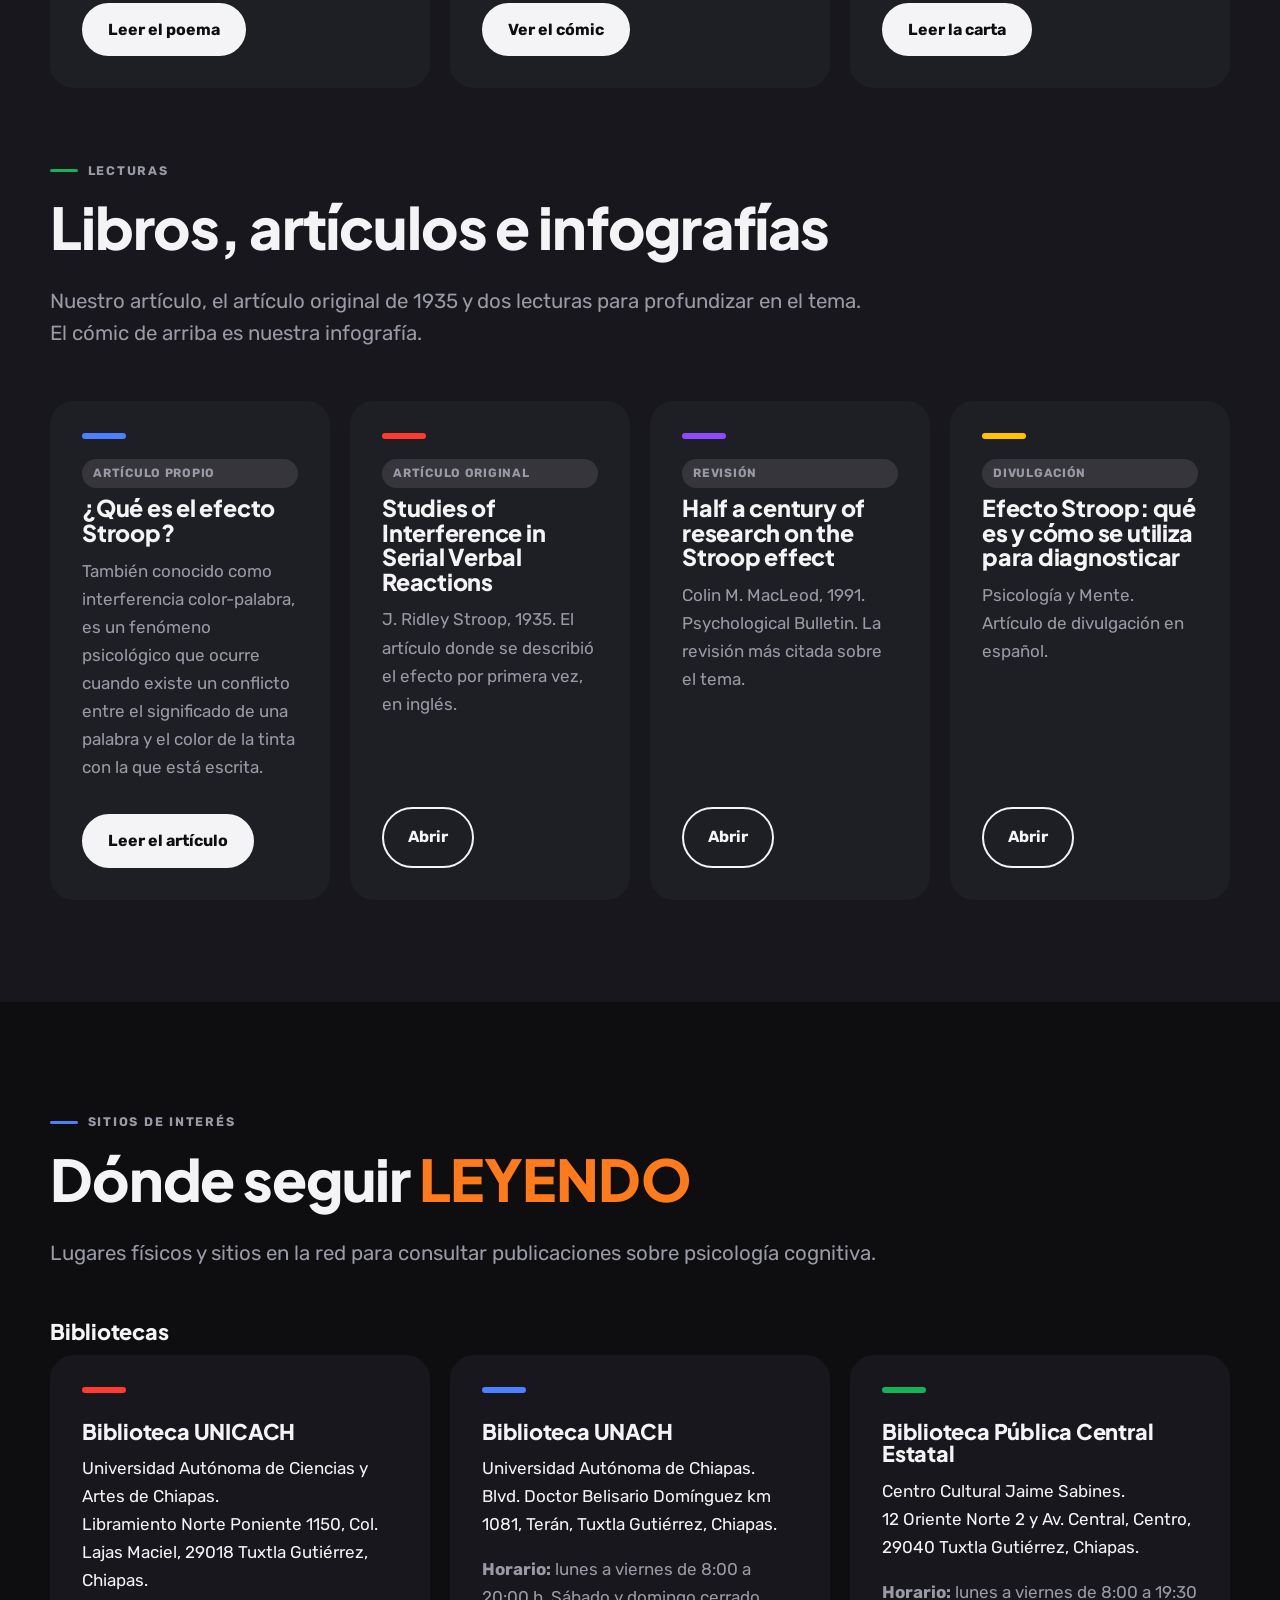
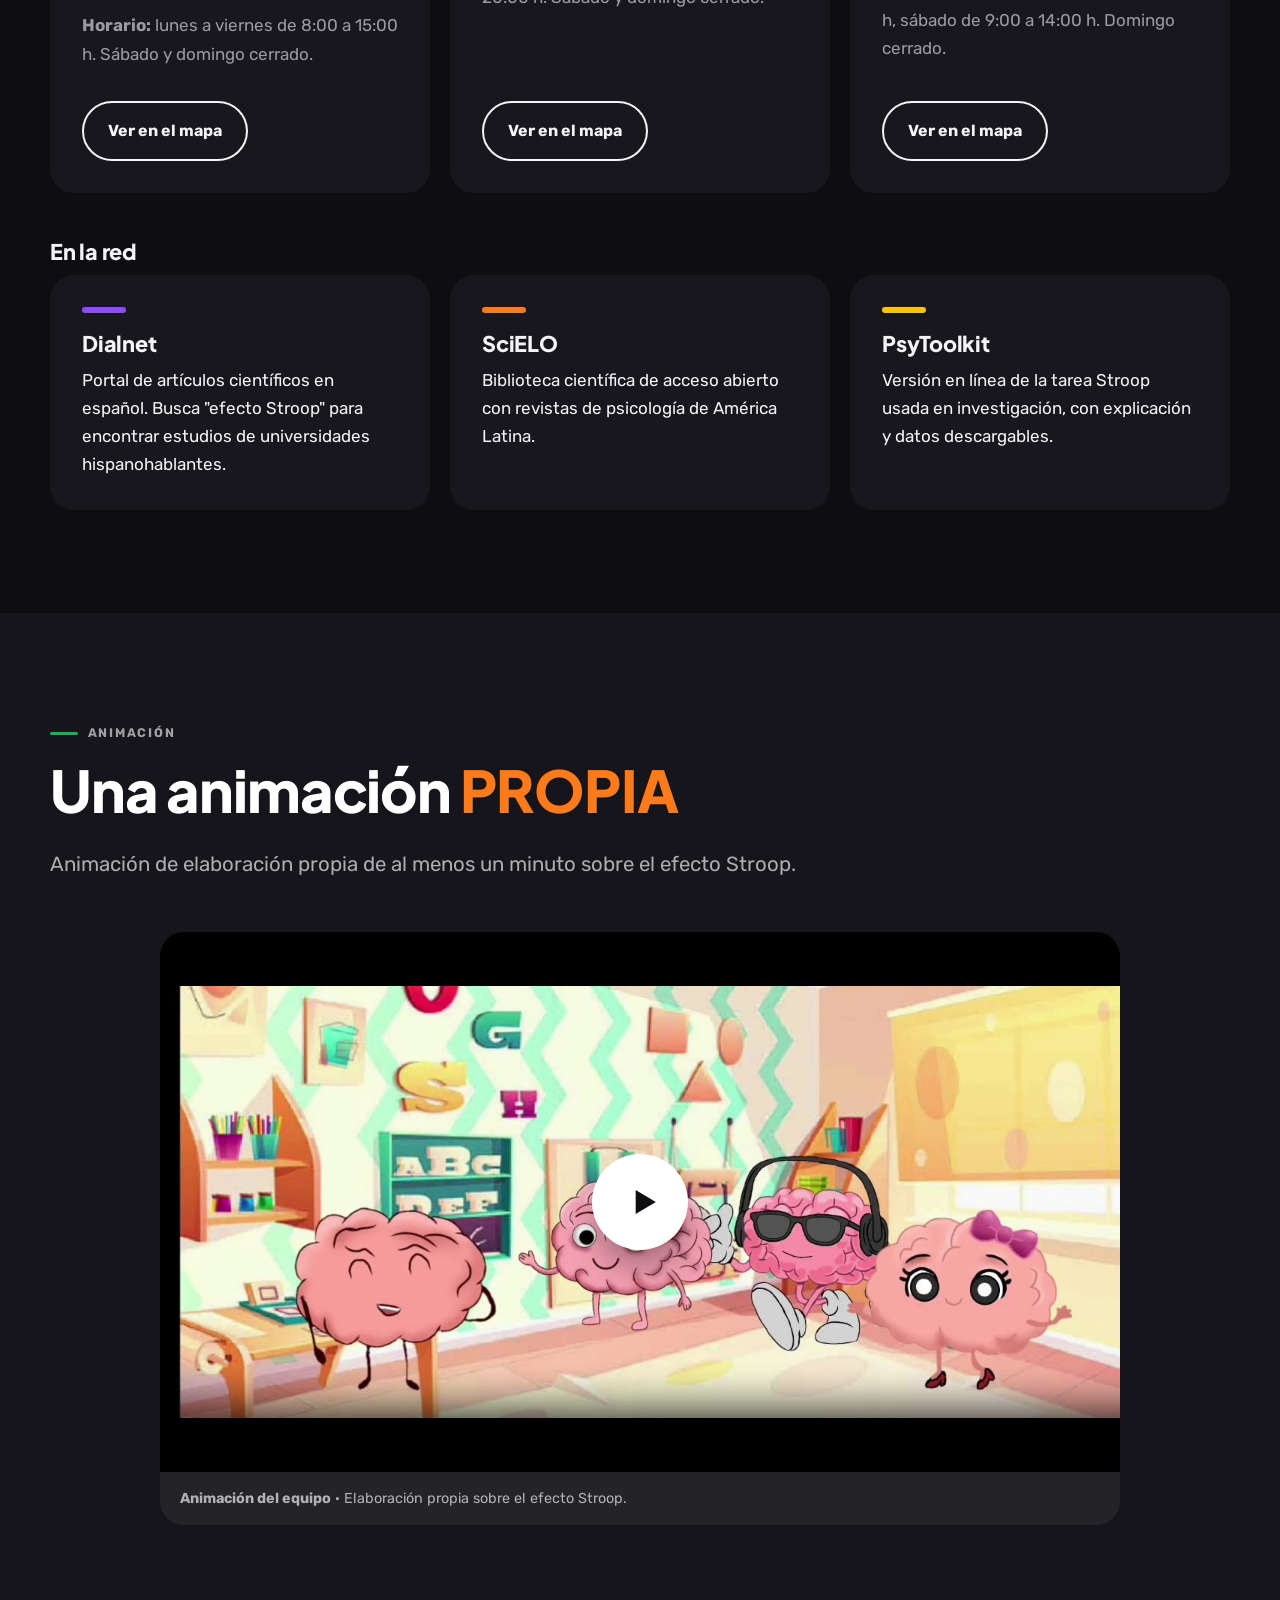
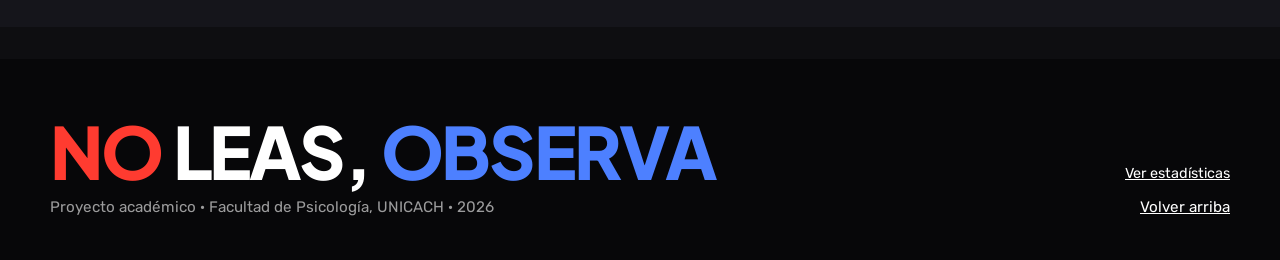
==== commit 72ca1b52: "Contador: total desde octubre y cifras coherentes entre sí Co-Authored-By: Claude Fable 5.1 <noreply" ====
--- a/index.html
+++ b/index.html
@@ -823,7 +823,7 @@
     </div>
   </footer>
 
-  <script src="assets/js/main.js?v=16"></script>
+  <script src="assets/js/main.js?v=17"></script>
   <script src="assets/js/stroop-test.js?v=11"></script>
   <script src="assets/js/interactive.js?v=9"></script>
   <script data-goatcounter="https://efectostroop.goatcounter.com/count" async src="https://gc.zgo.at/count.js"></script>
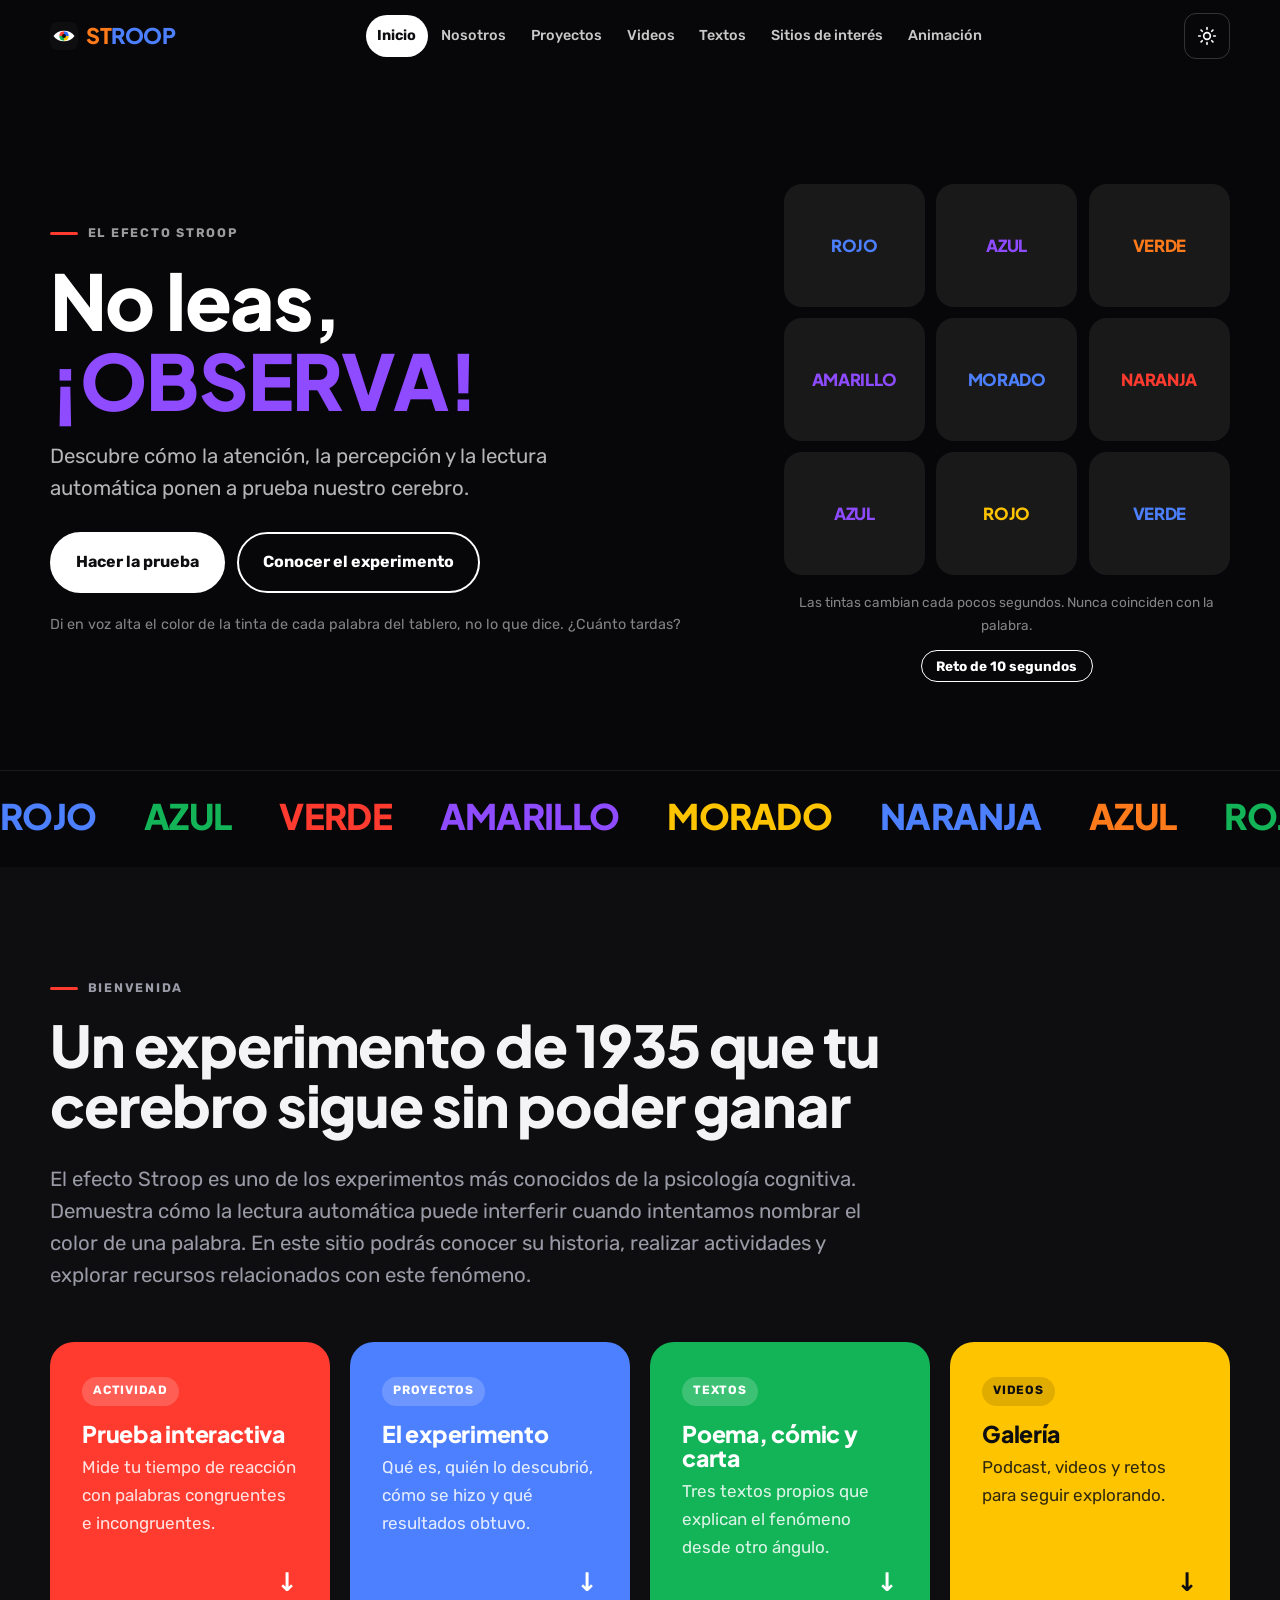
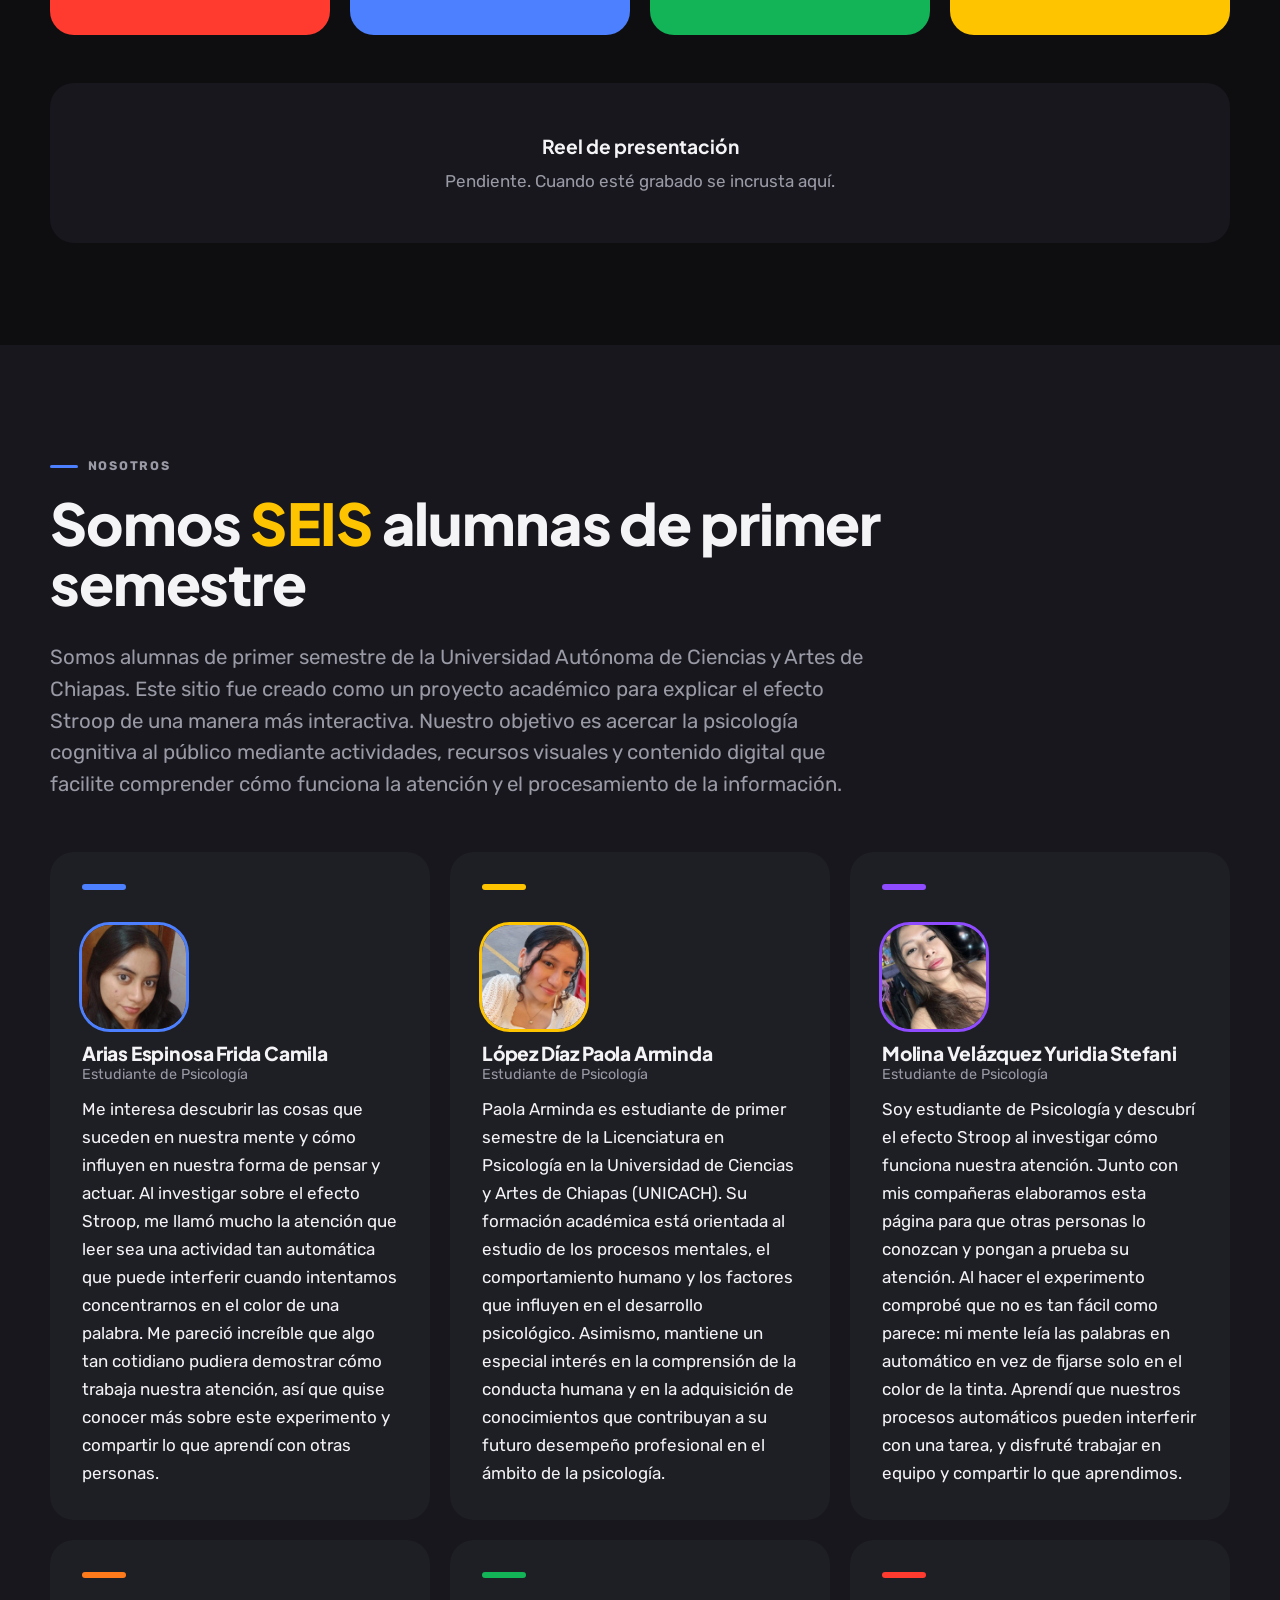
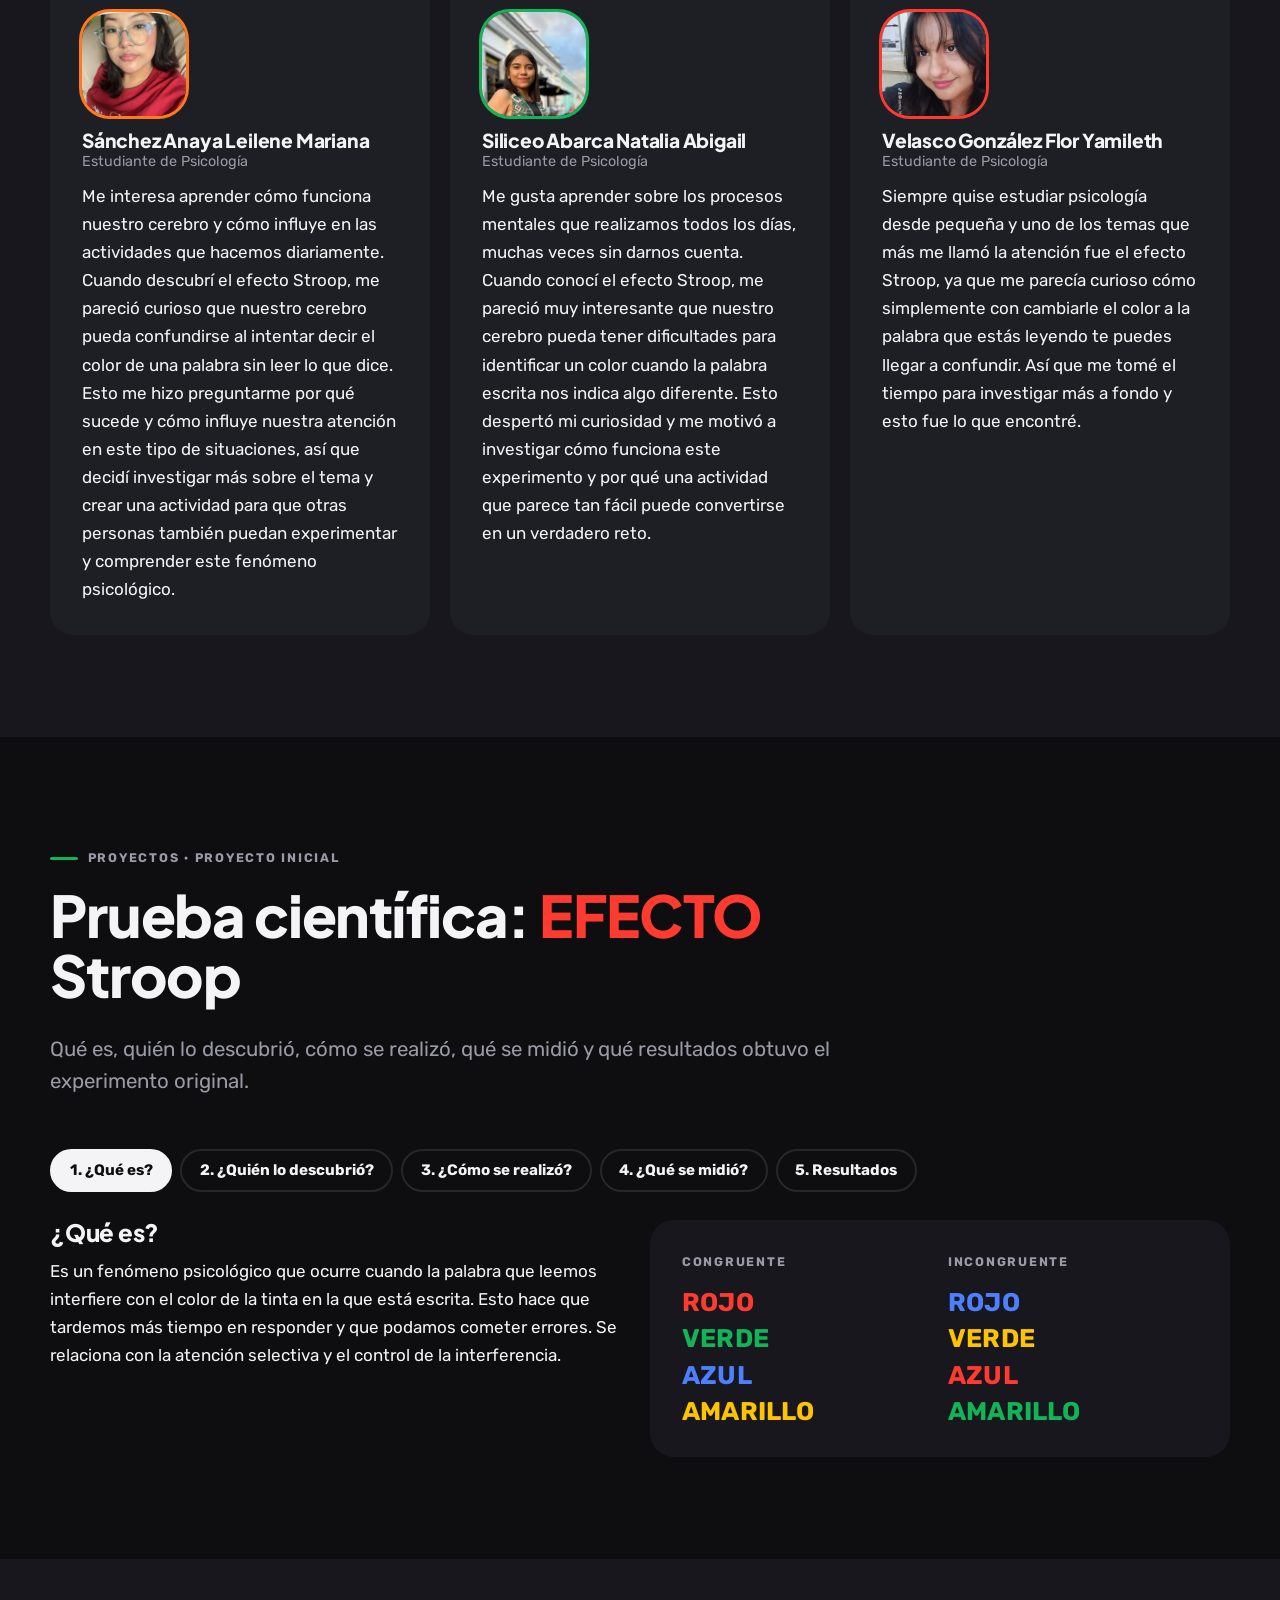
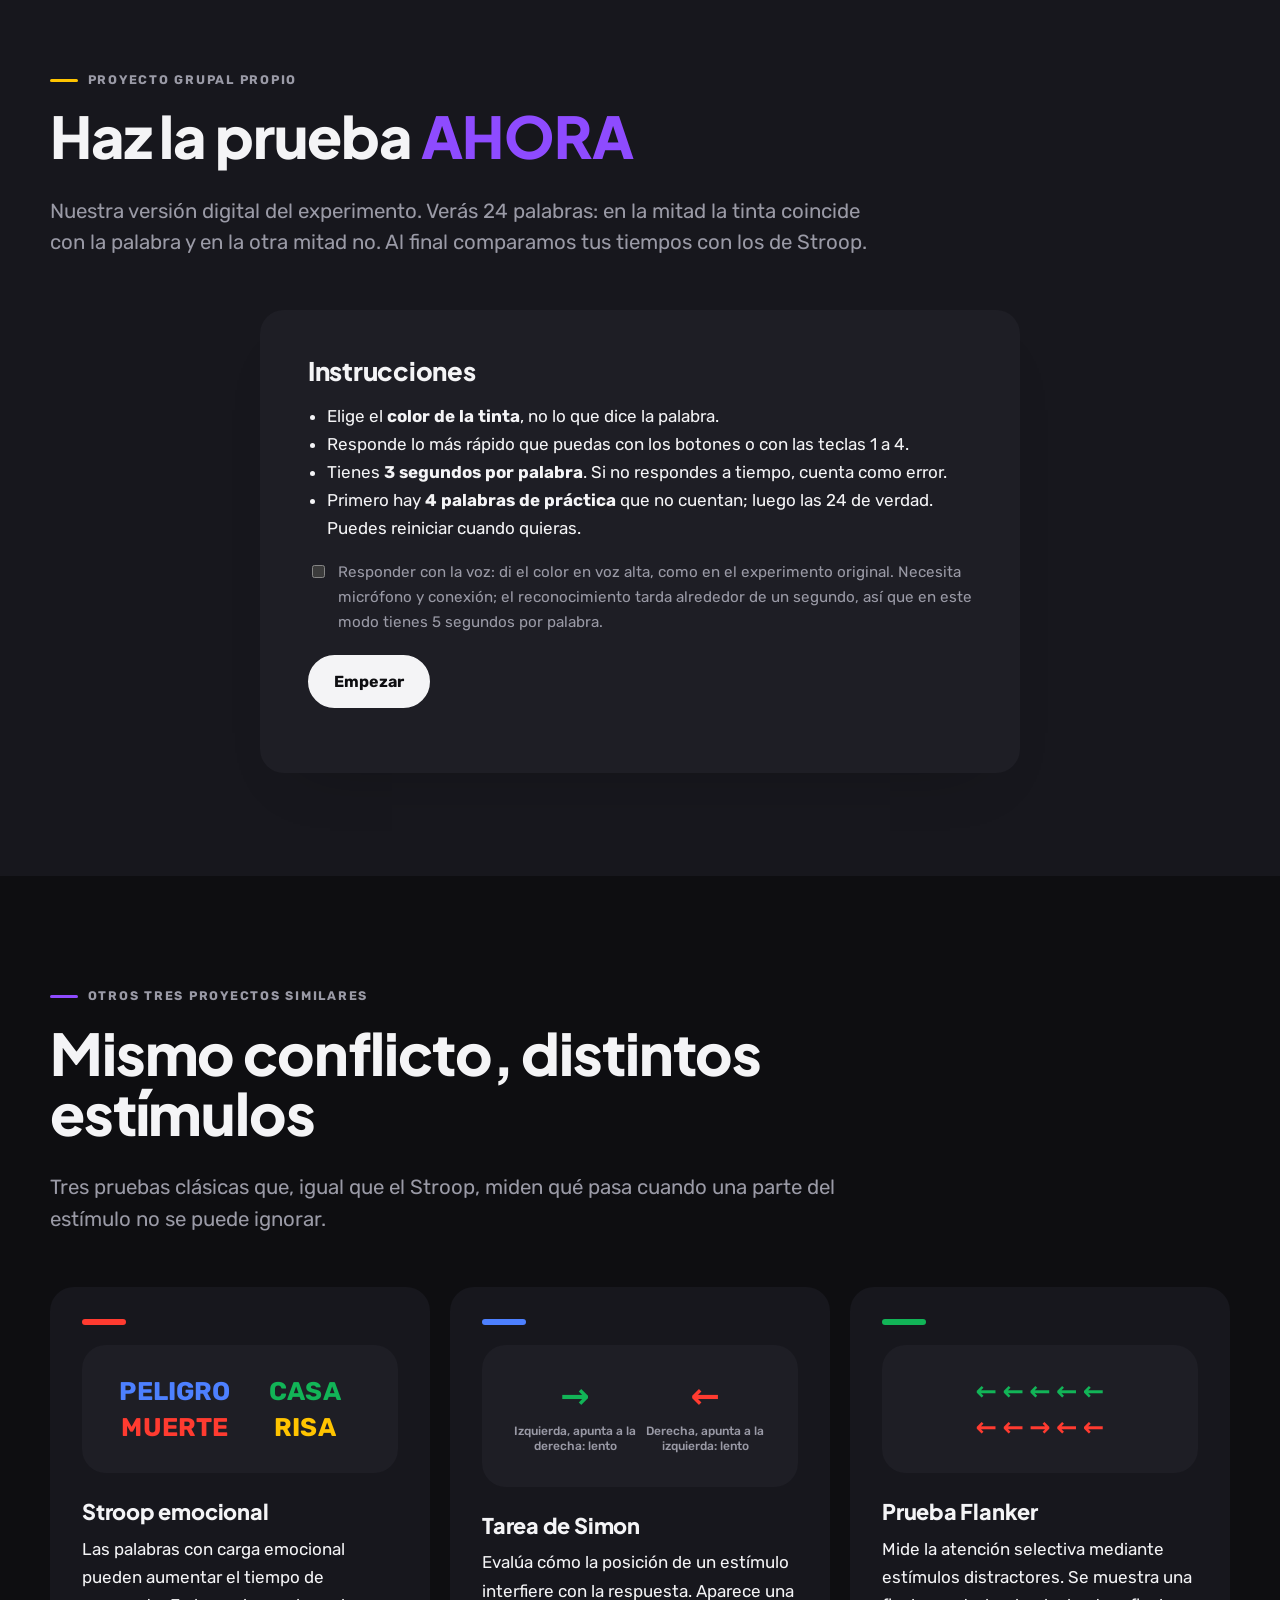
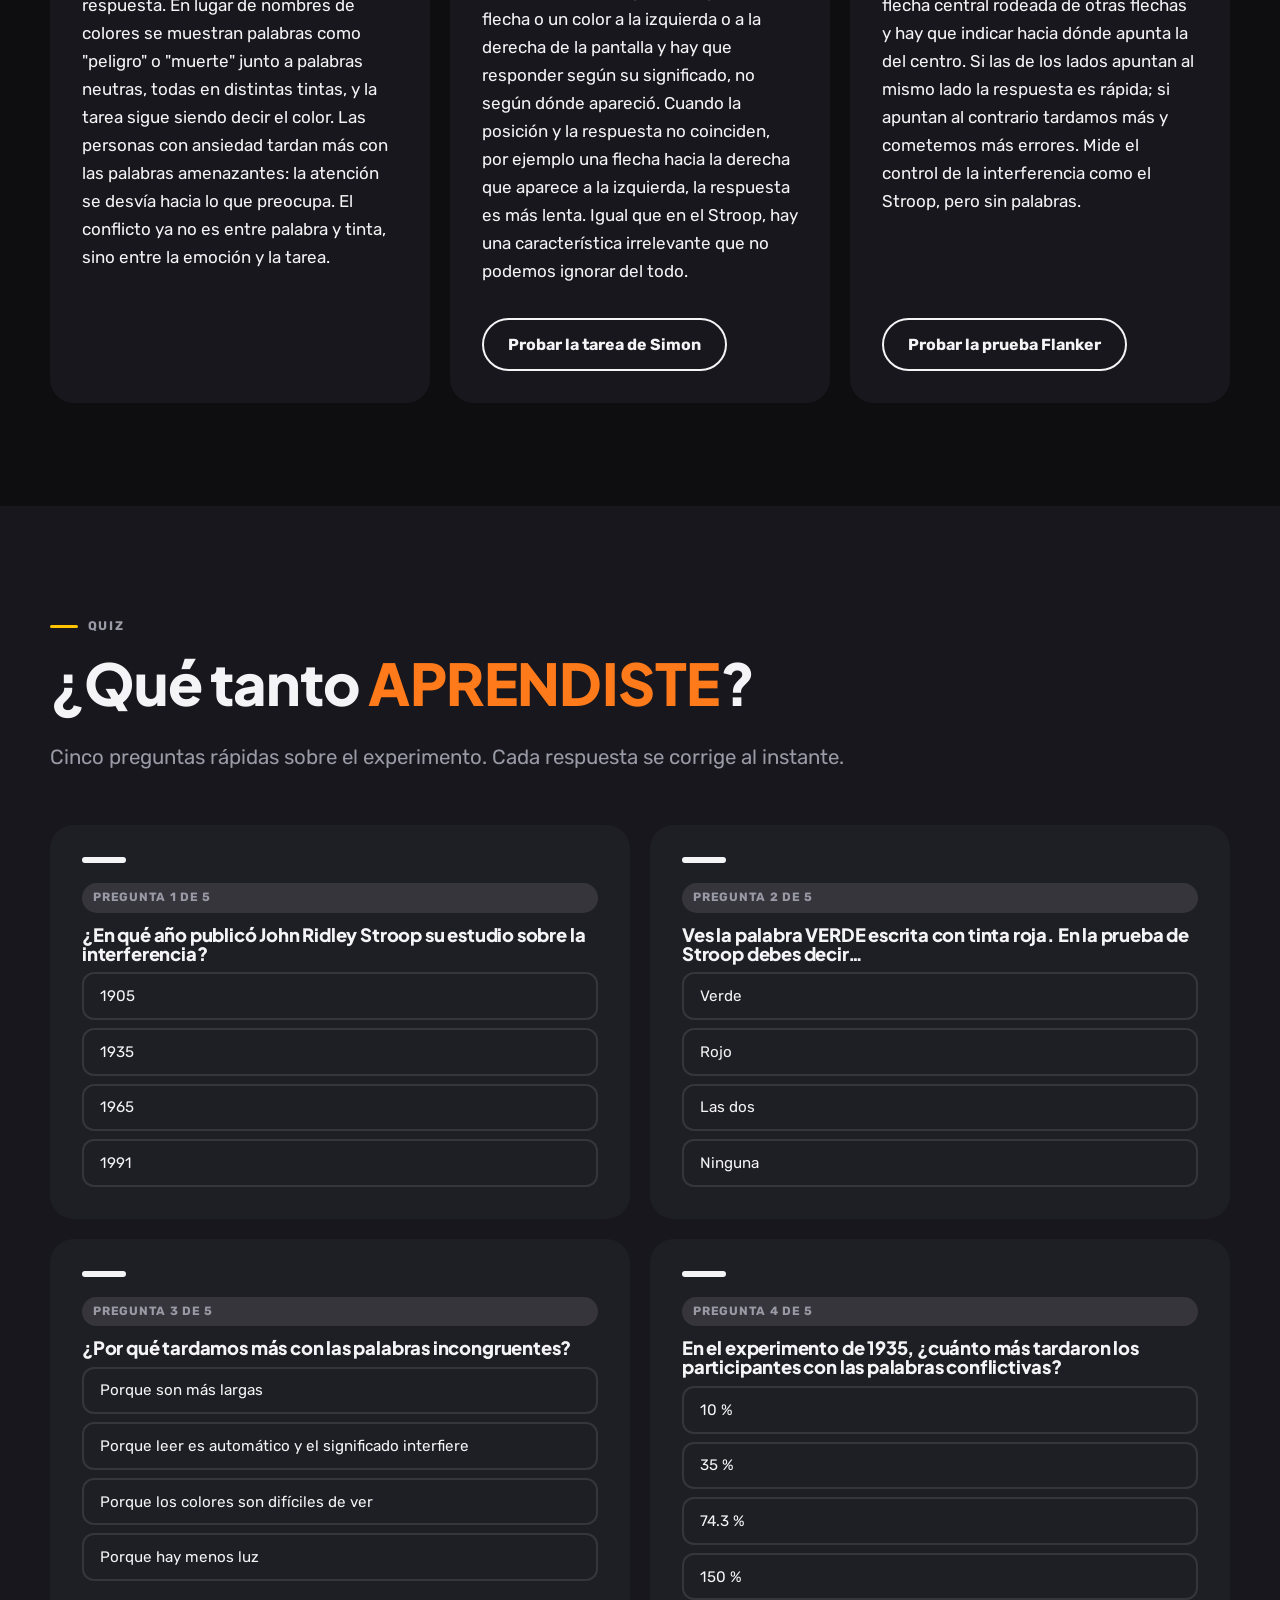
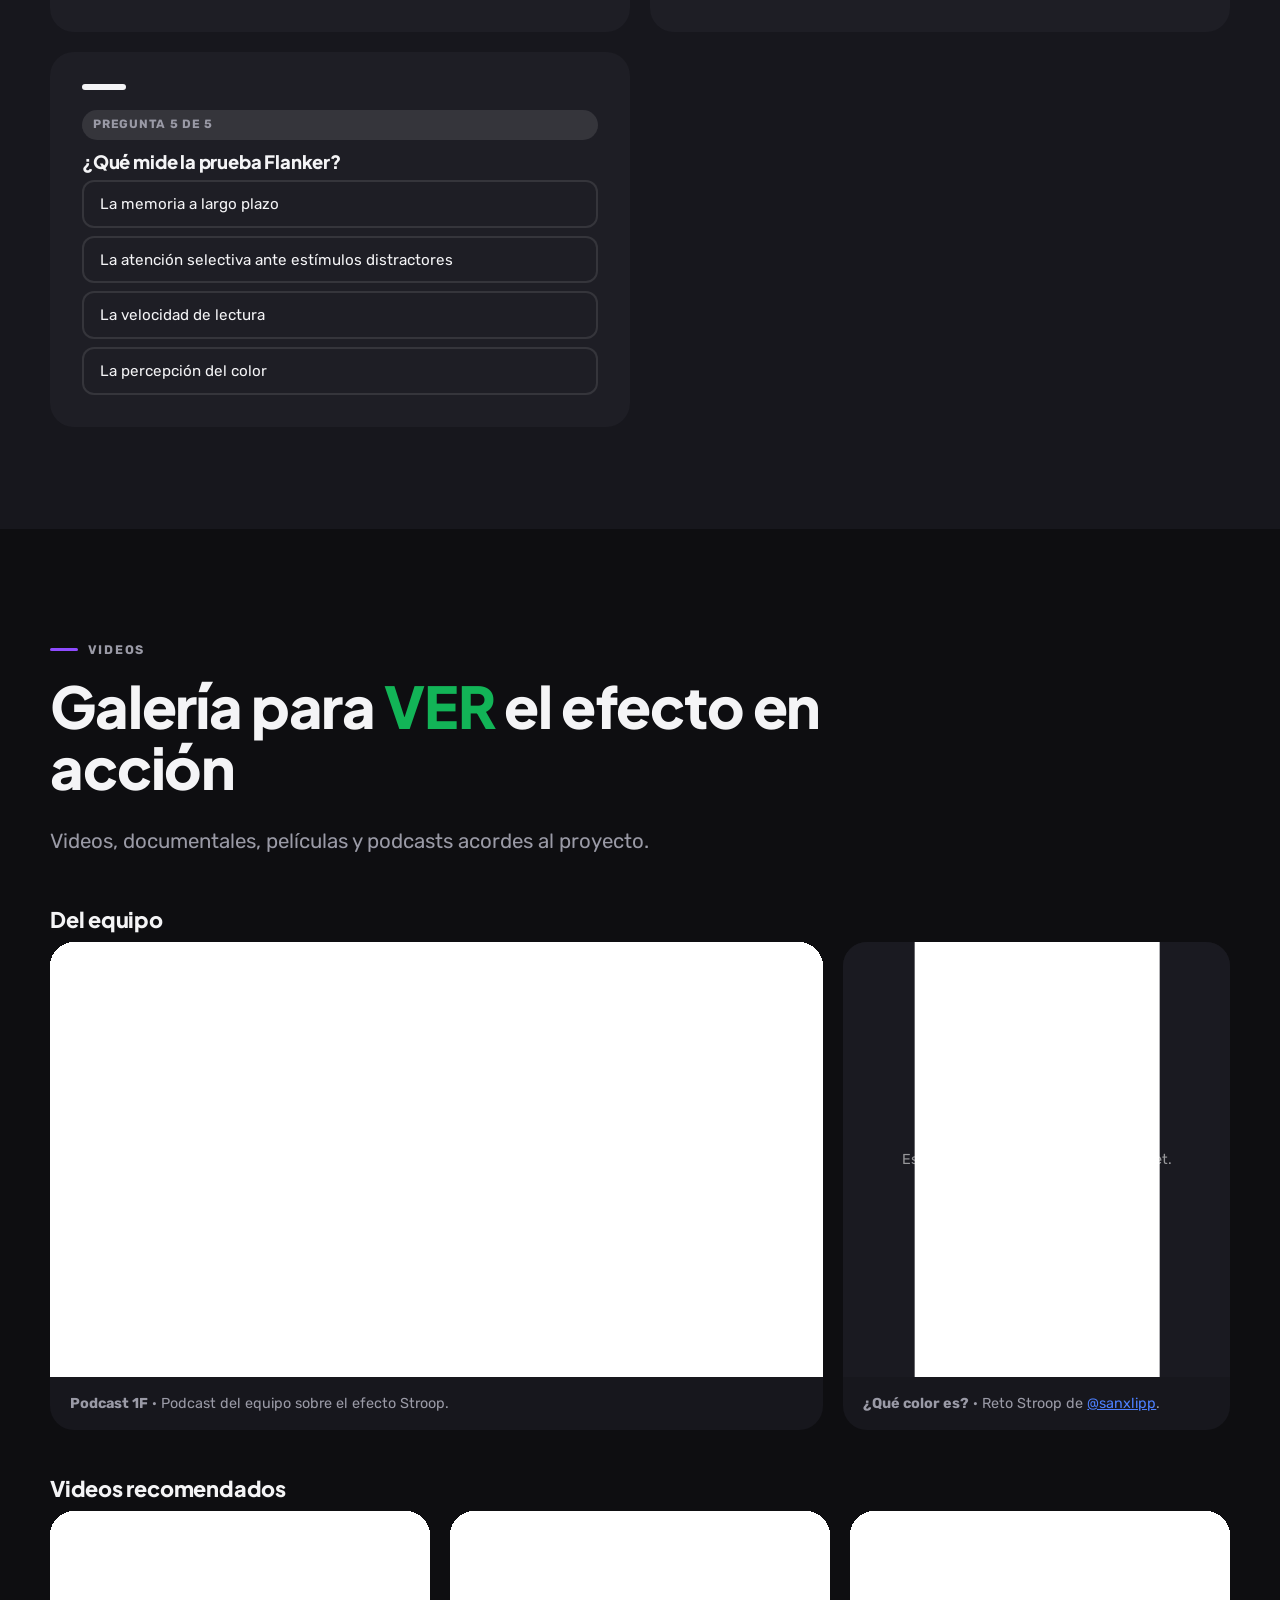
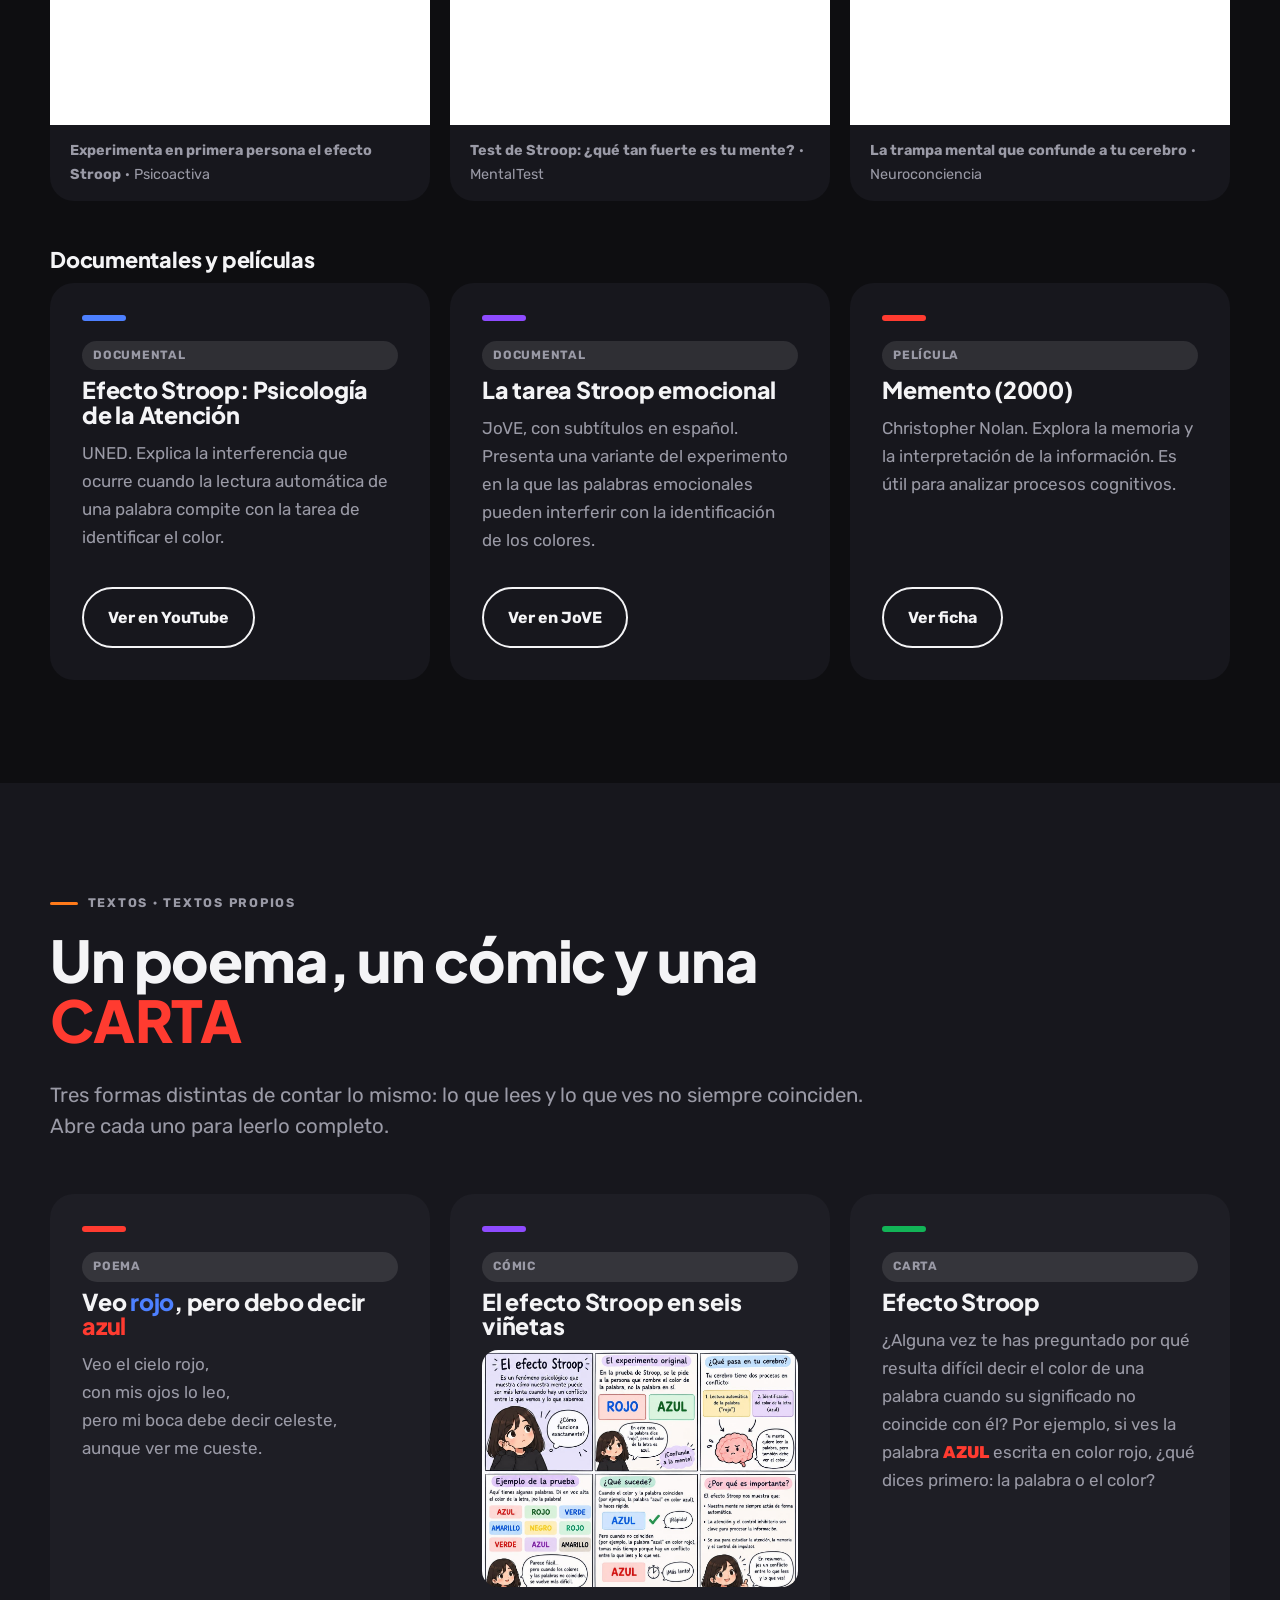
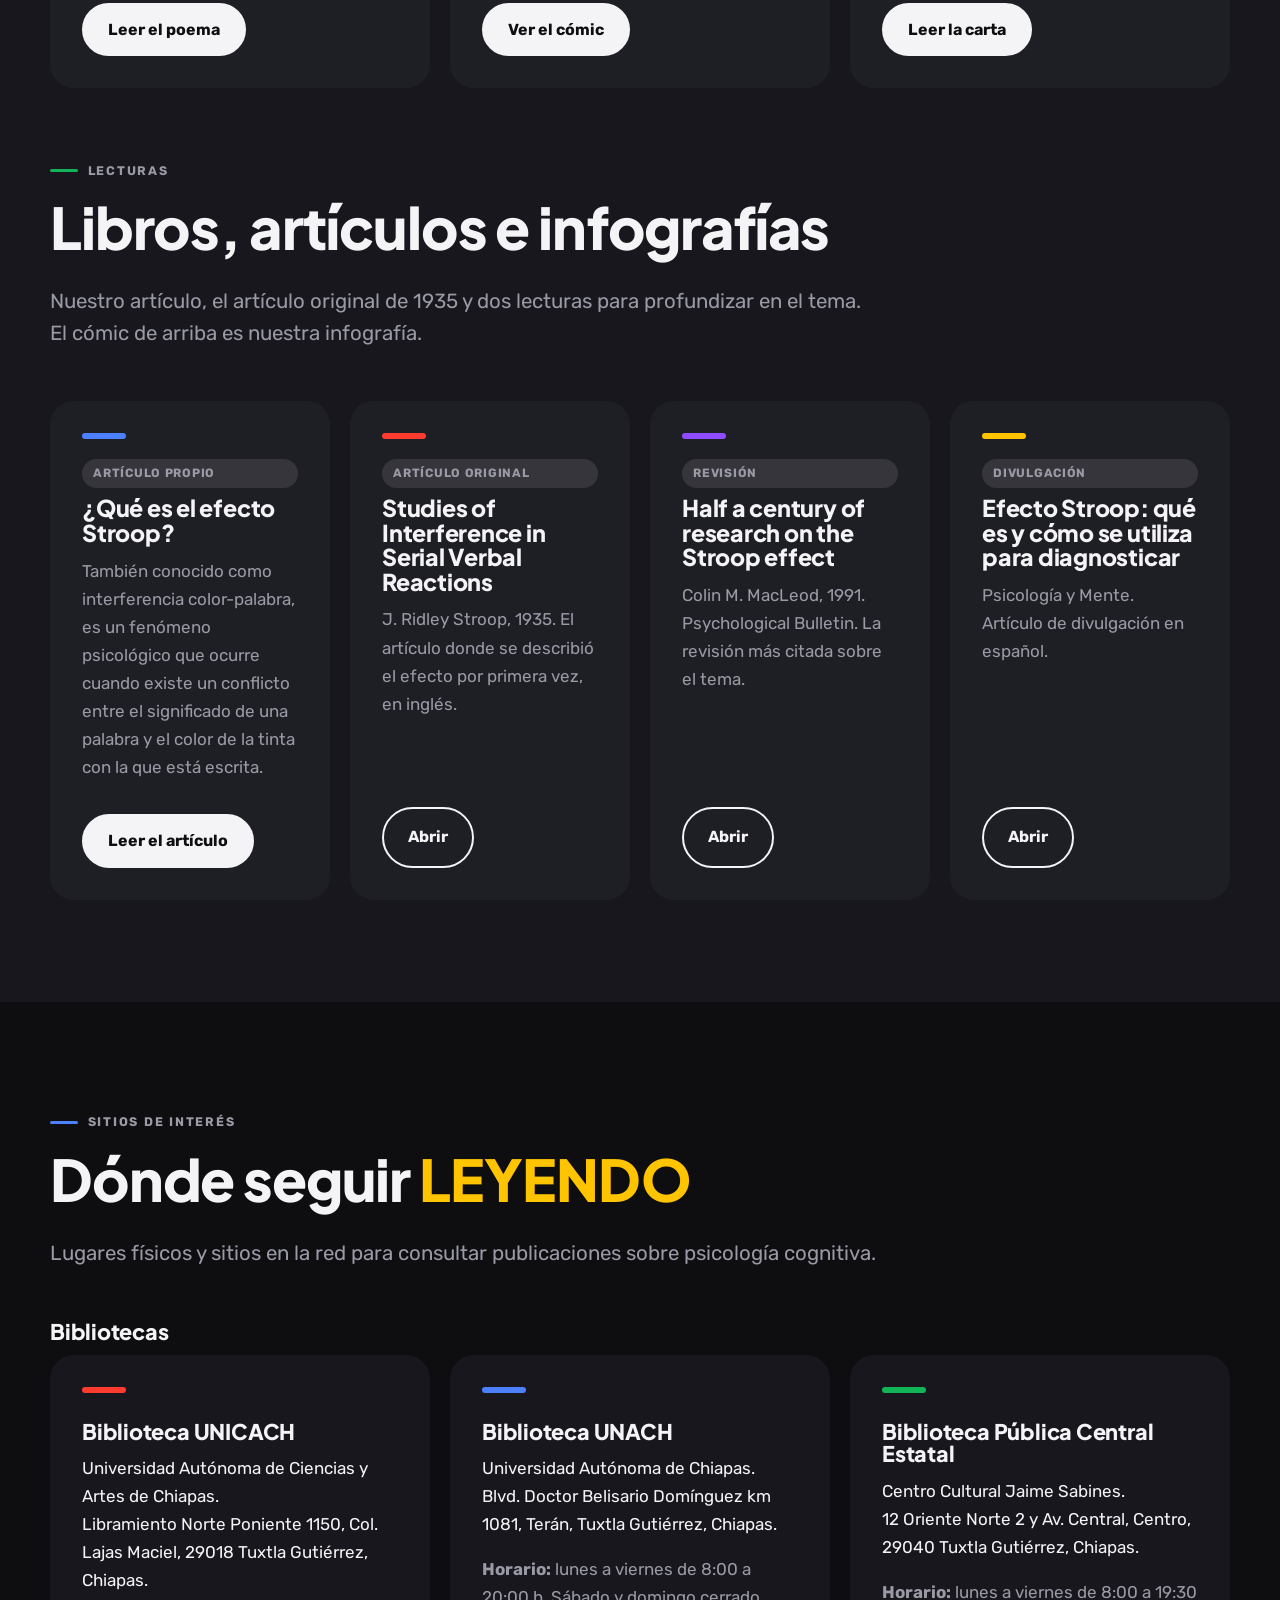
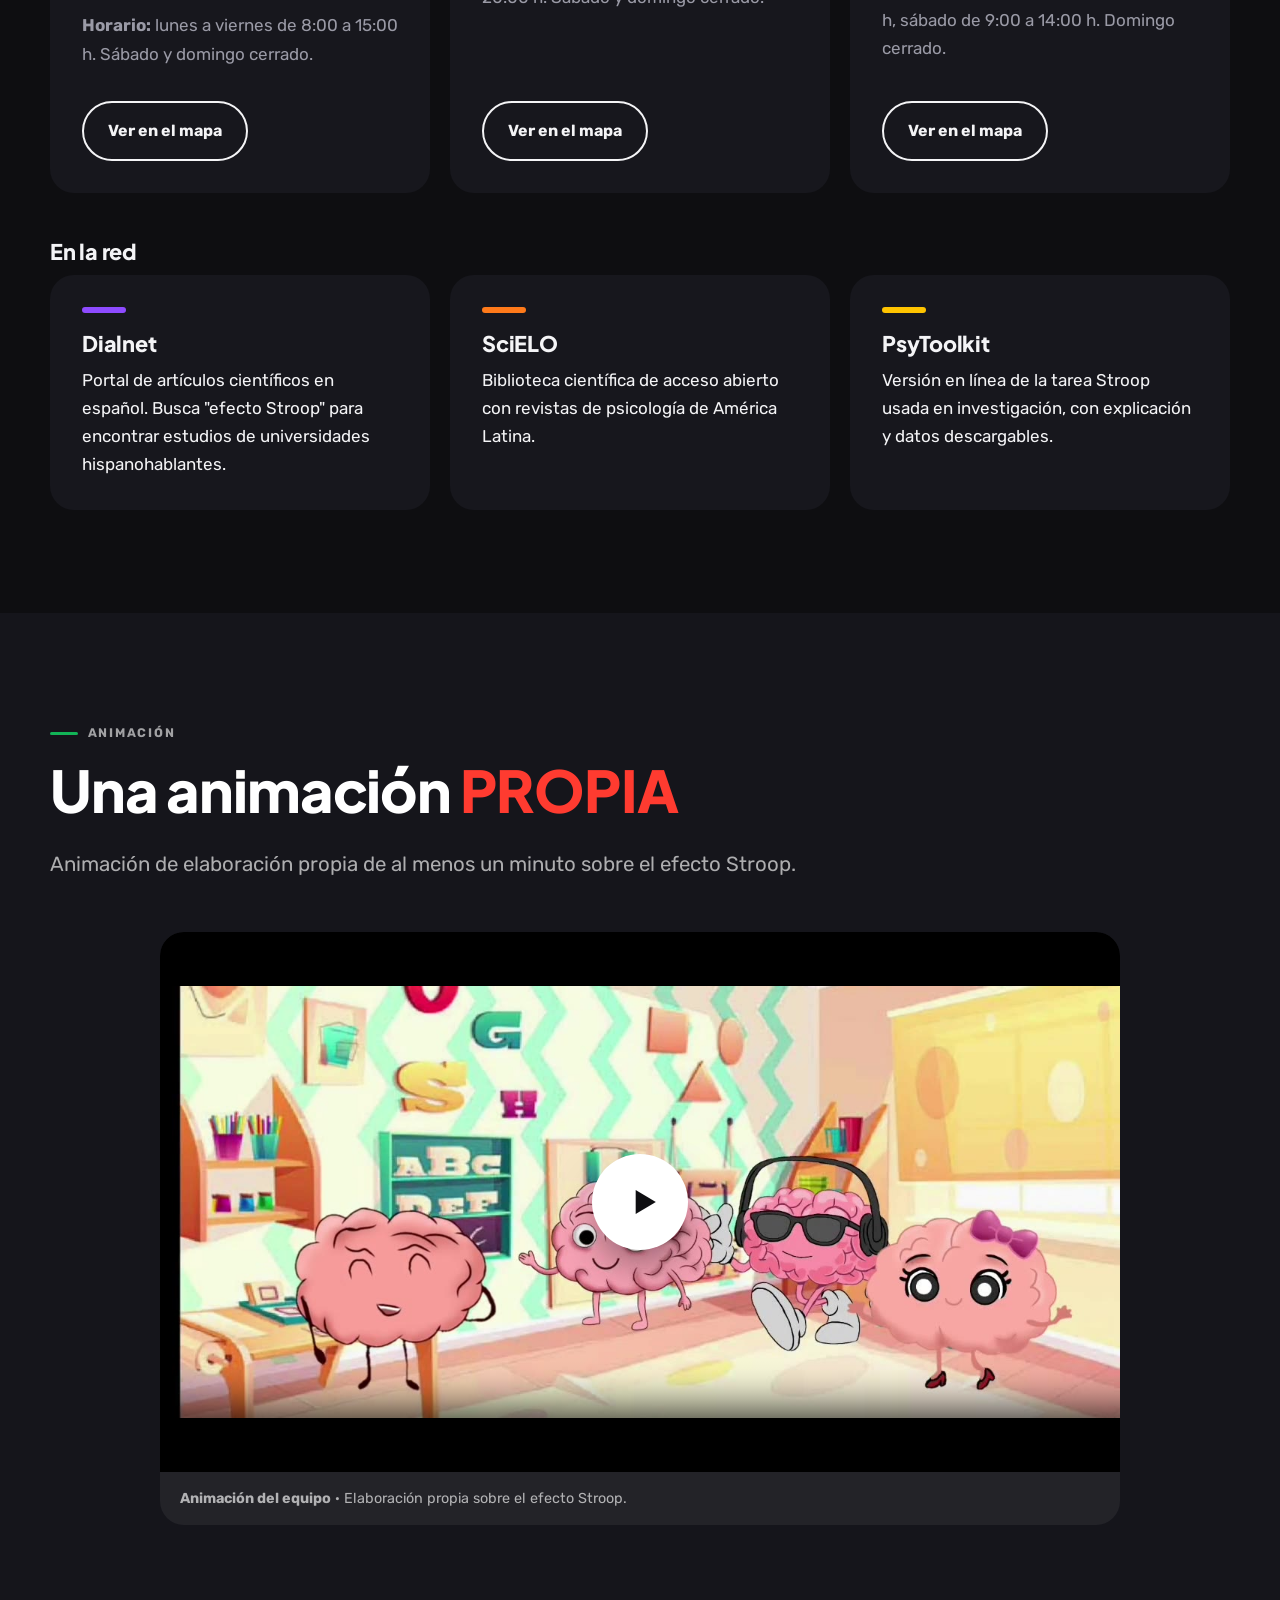
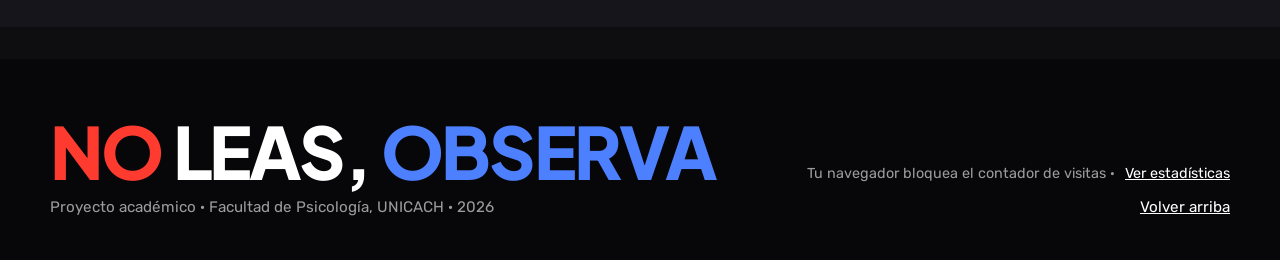
==== commit 1fbe3a44: "Contador: aviso cuando el navegador bloquea GoatCounter Co-Authored-By: Claude Fable 5.1 <noreply@an" ====
--- a/index.html
+++ b/index.html
@@ -823,7 +823,7 @@
     </div>
   </footer>
 
-  <script src="assets/js/main.js?v=17"></script>
+  <script src="assets/js/main.js?v=18"></script>
   <script src="assets/js/stroop-test.js?v=11"></script>
   <script src="assets/js/interactive.js?v=9"></script>
   <script data-goatcounter="https://efectostroop.goatcounter.com/count" async src="https://gc.zgo.at/count.js"></script>
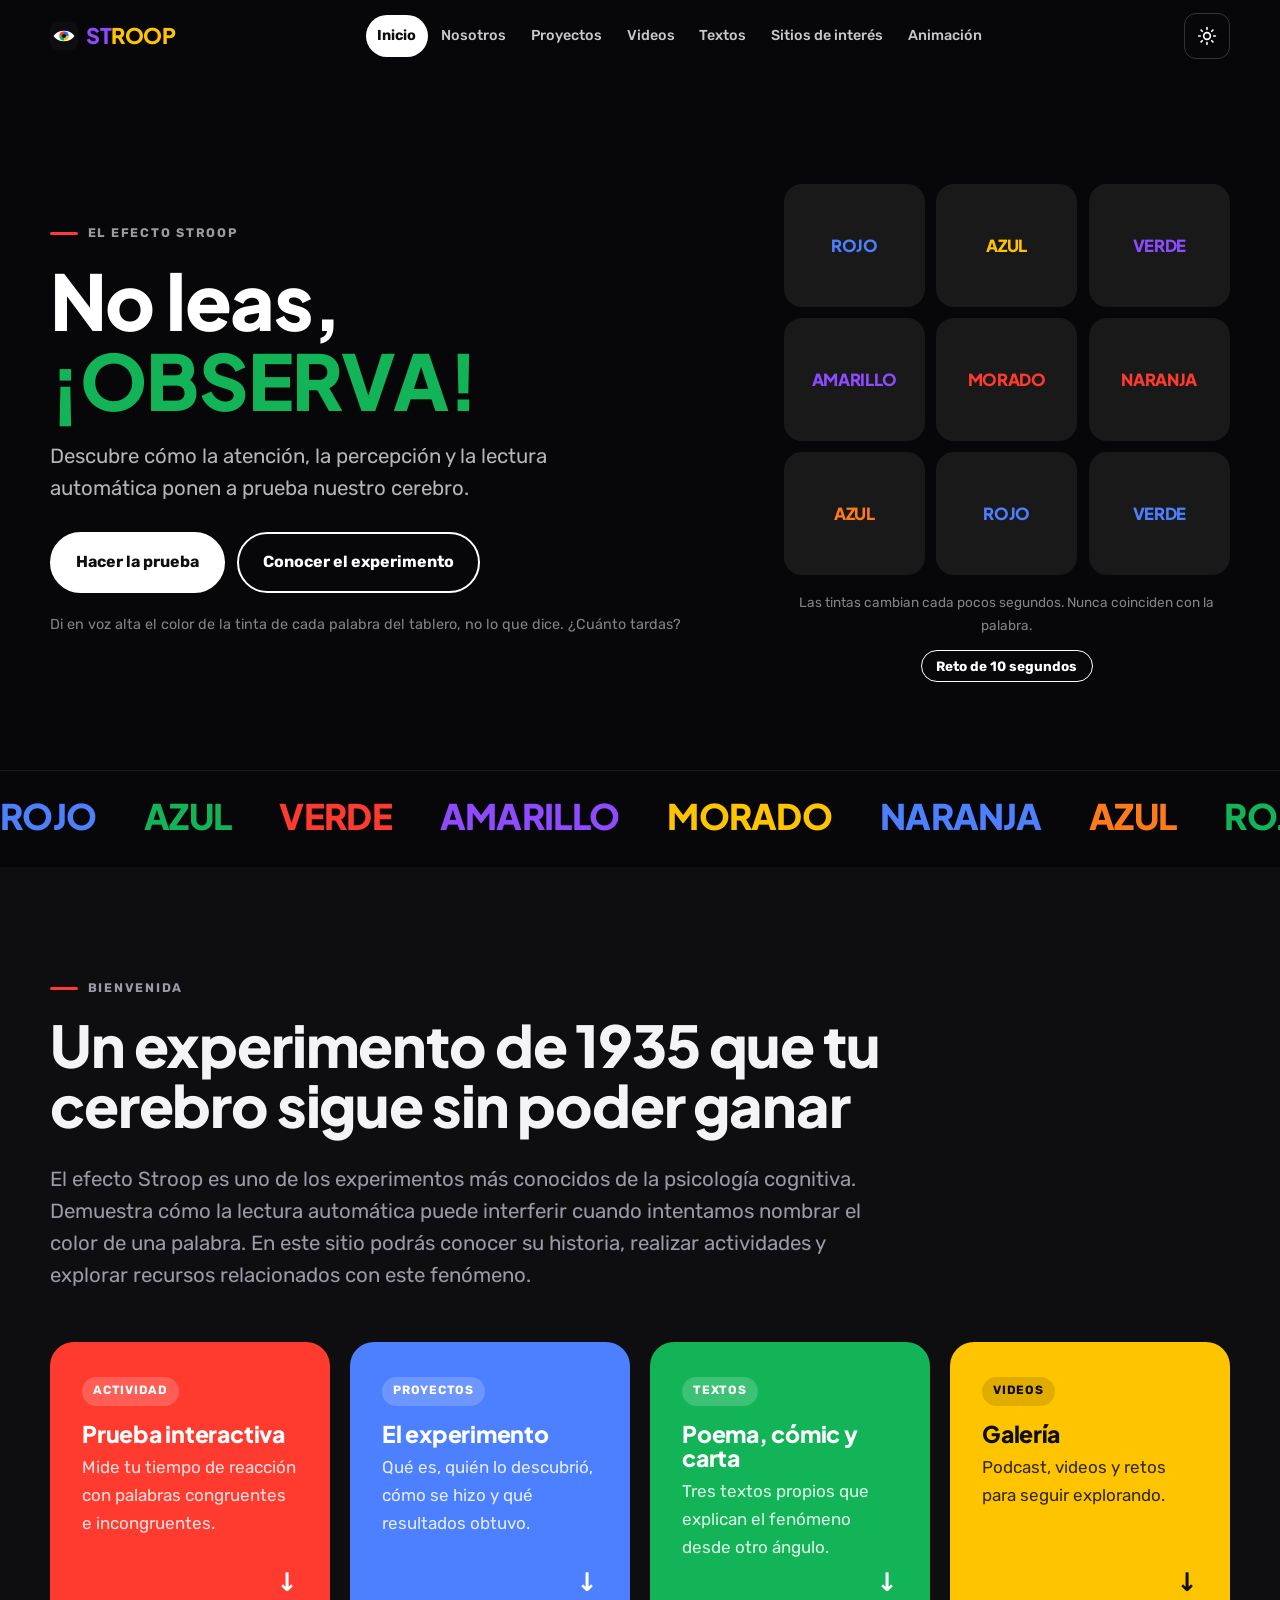
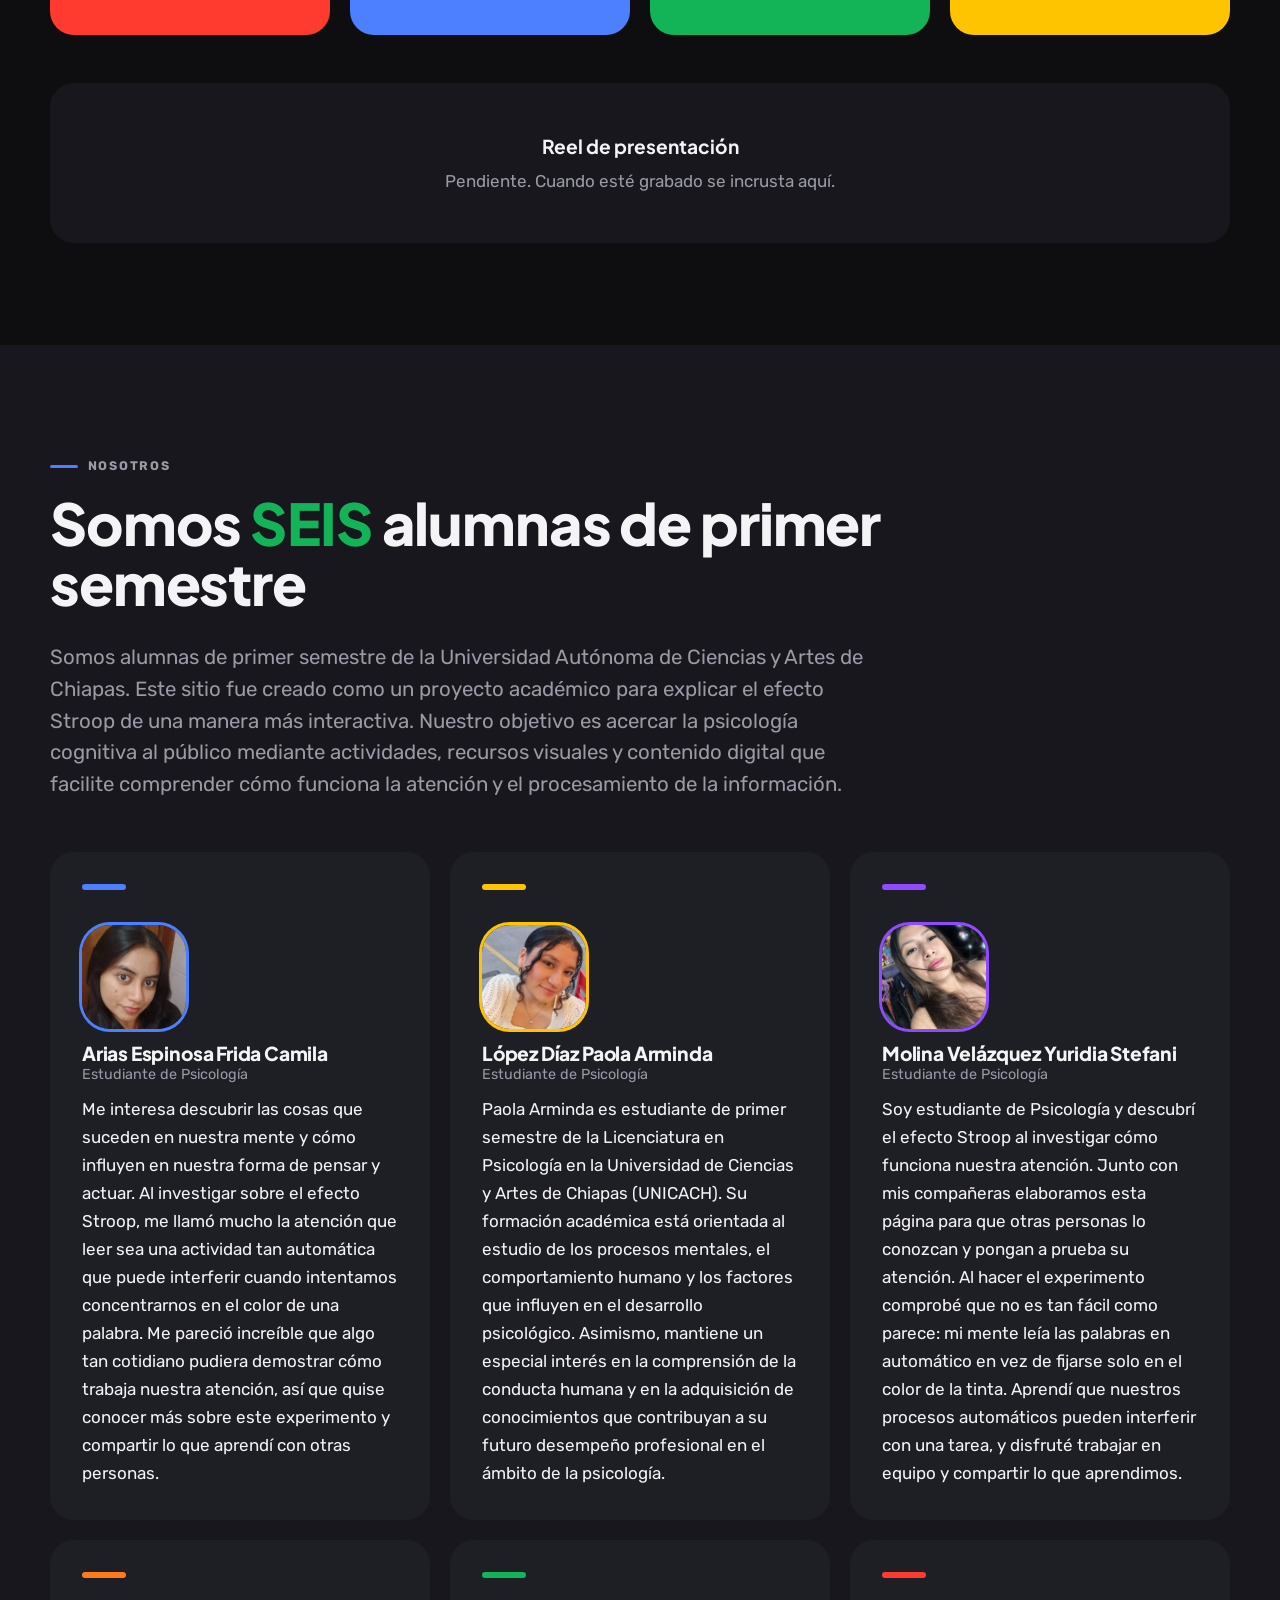
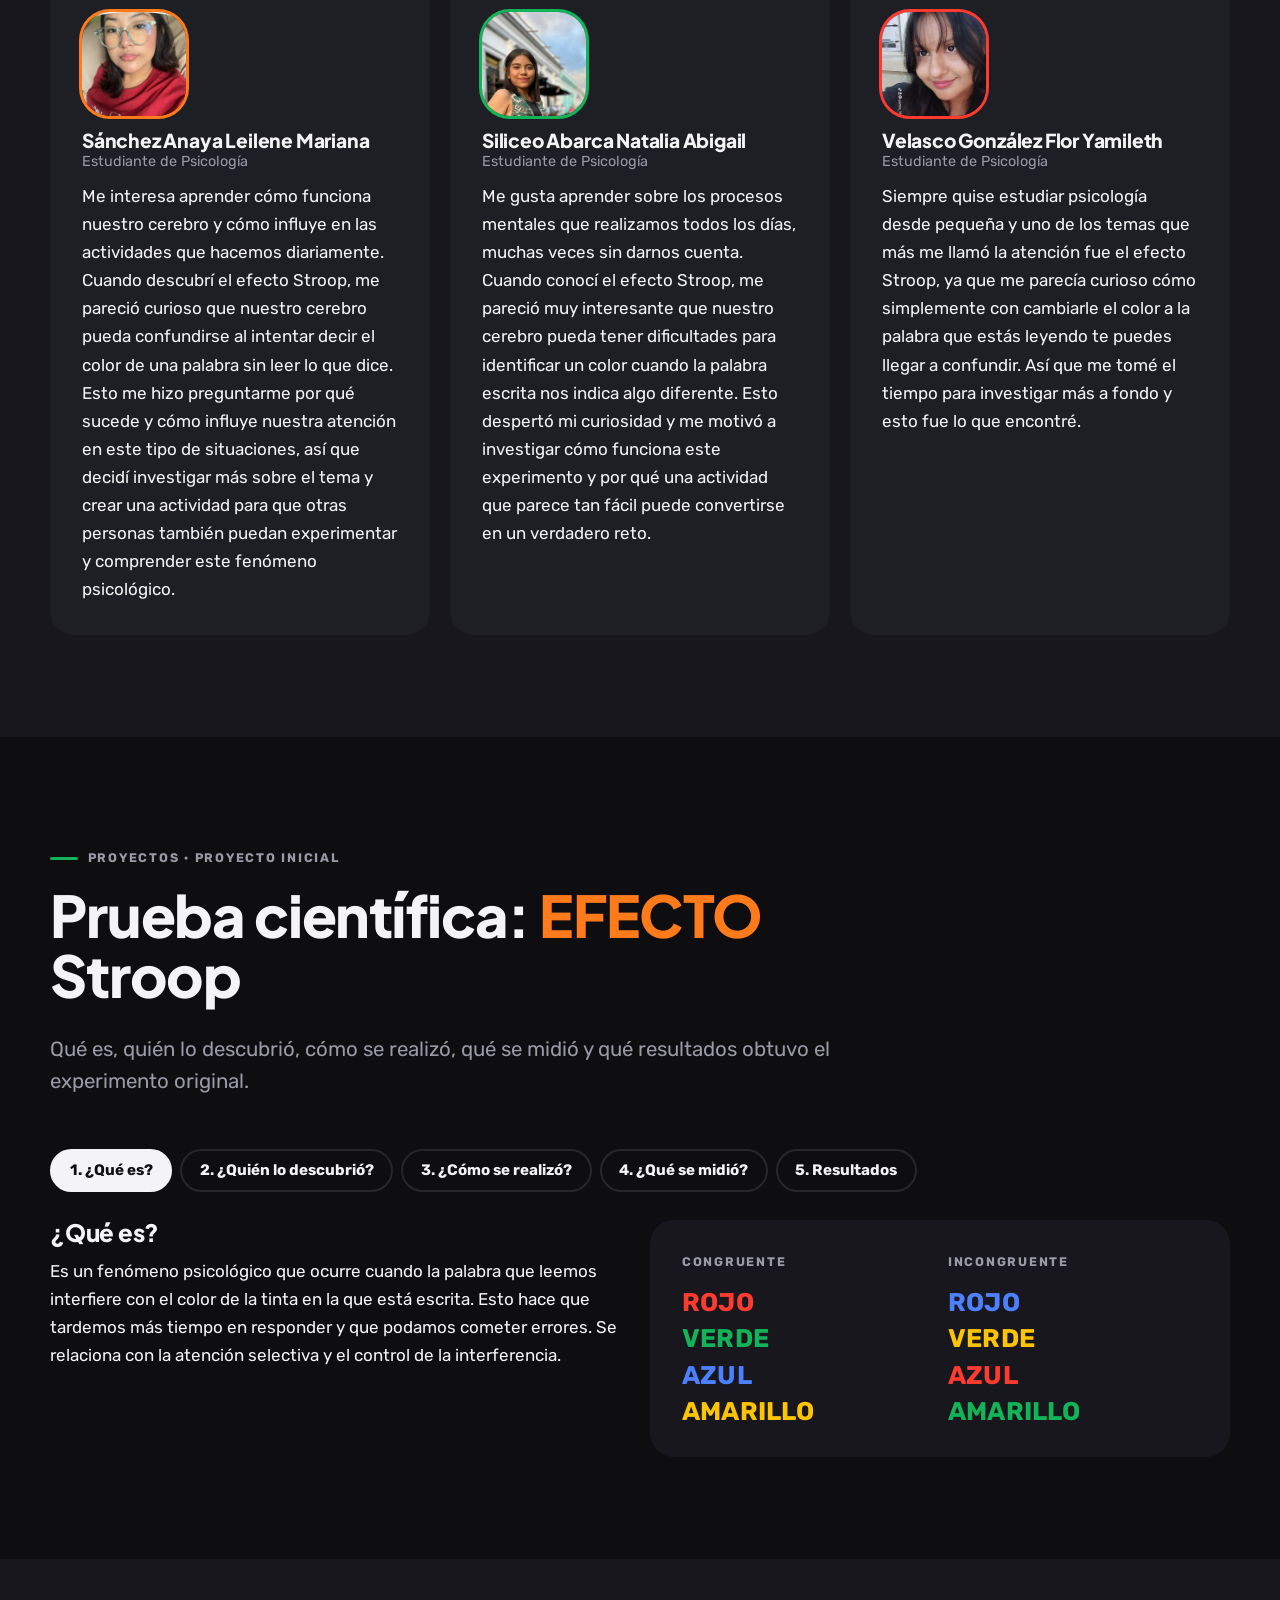
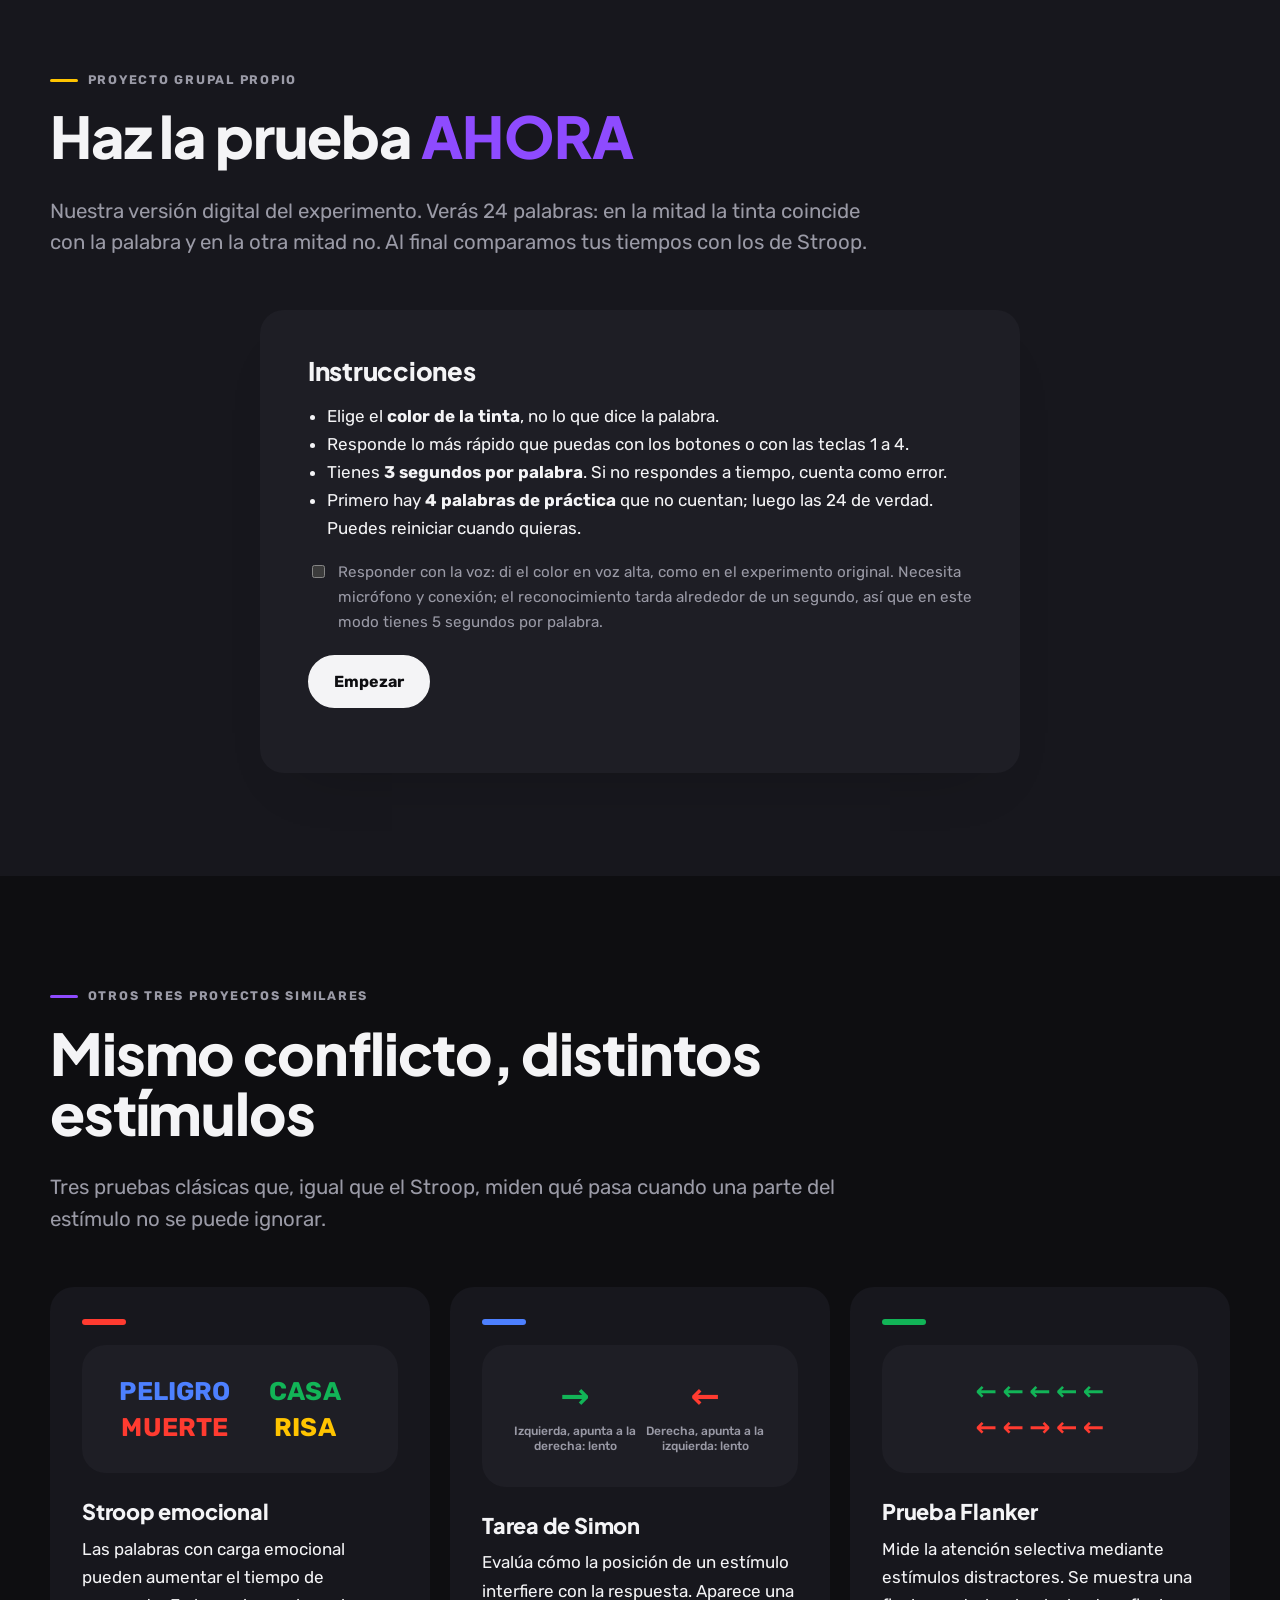
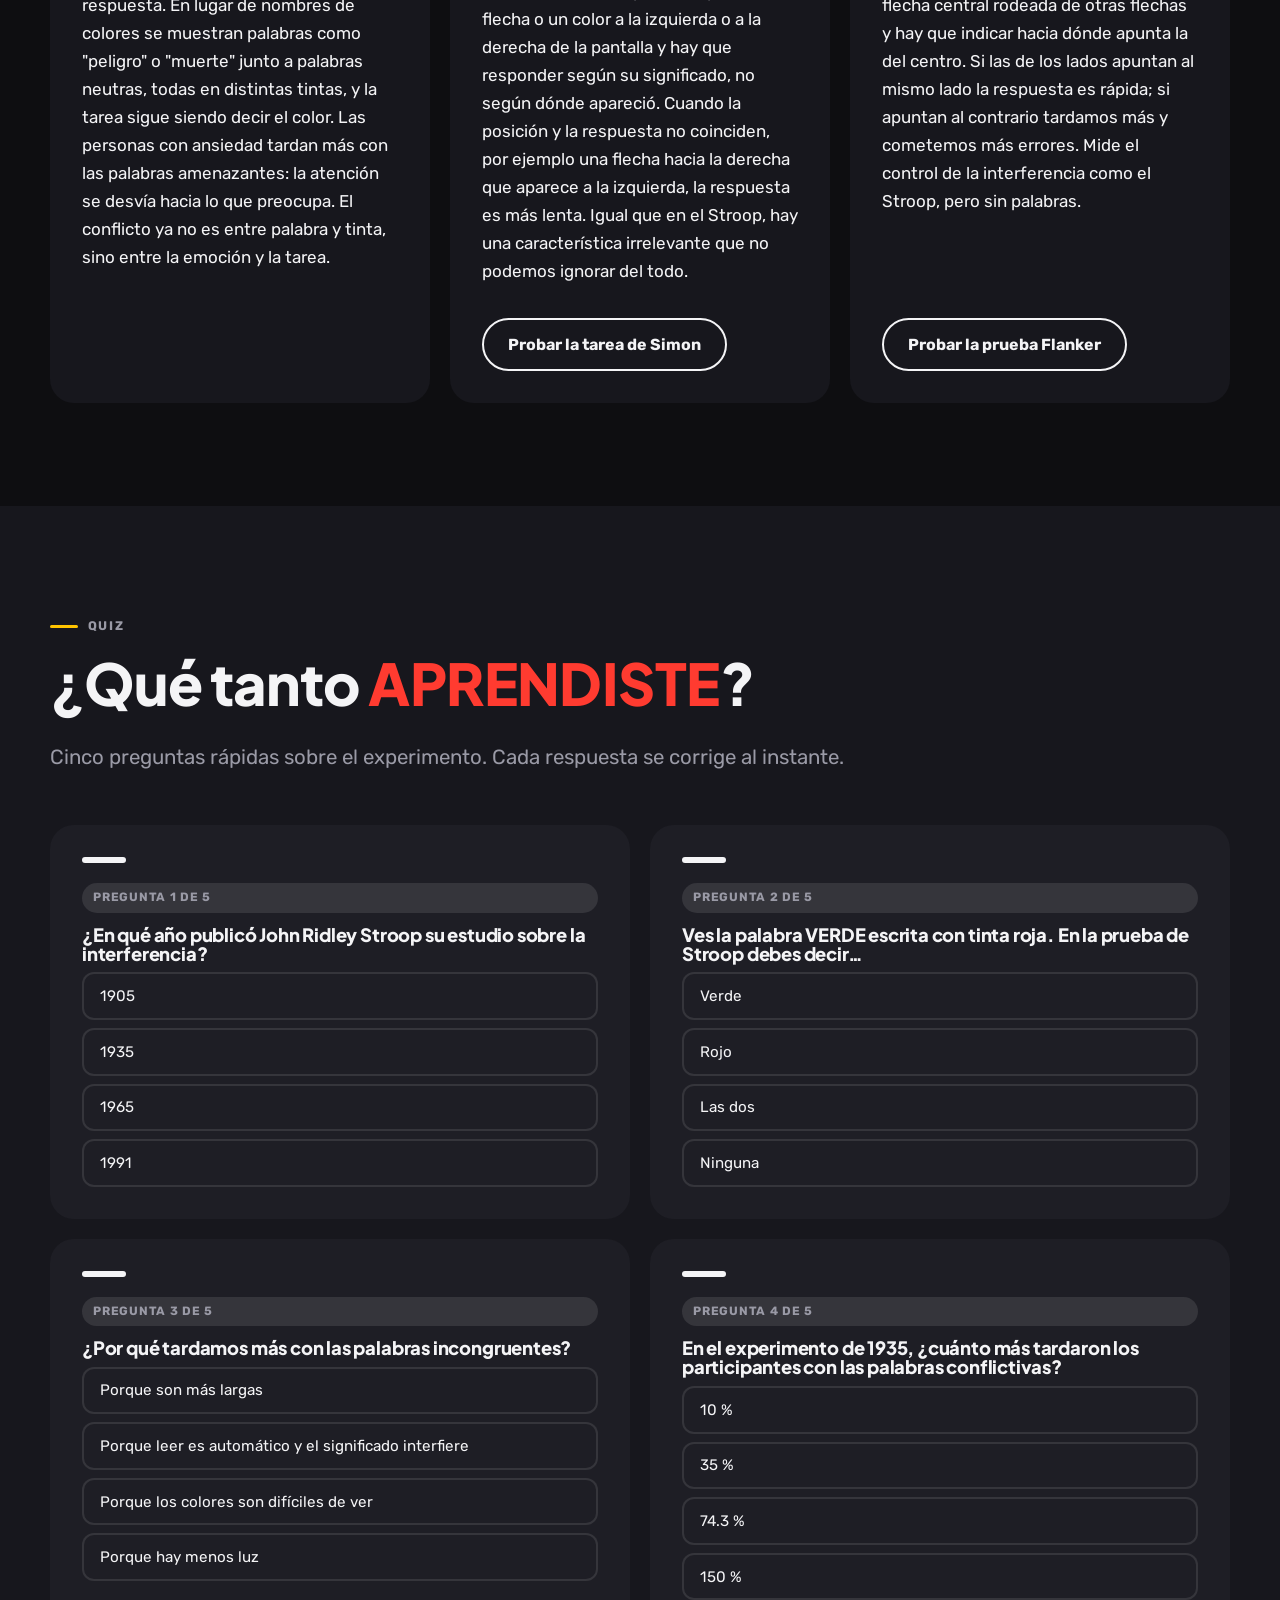
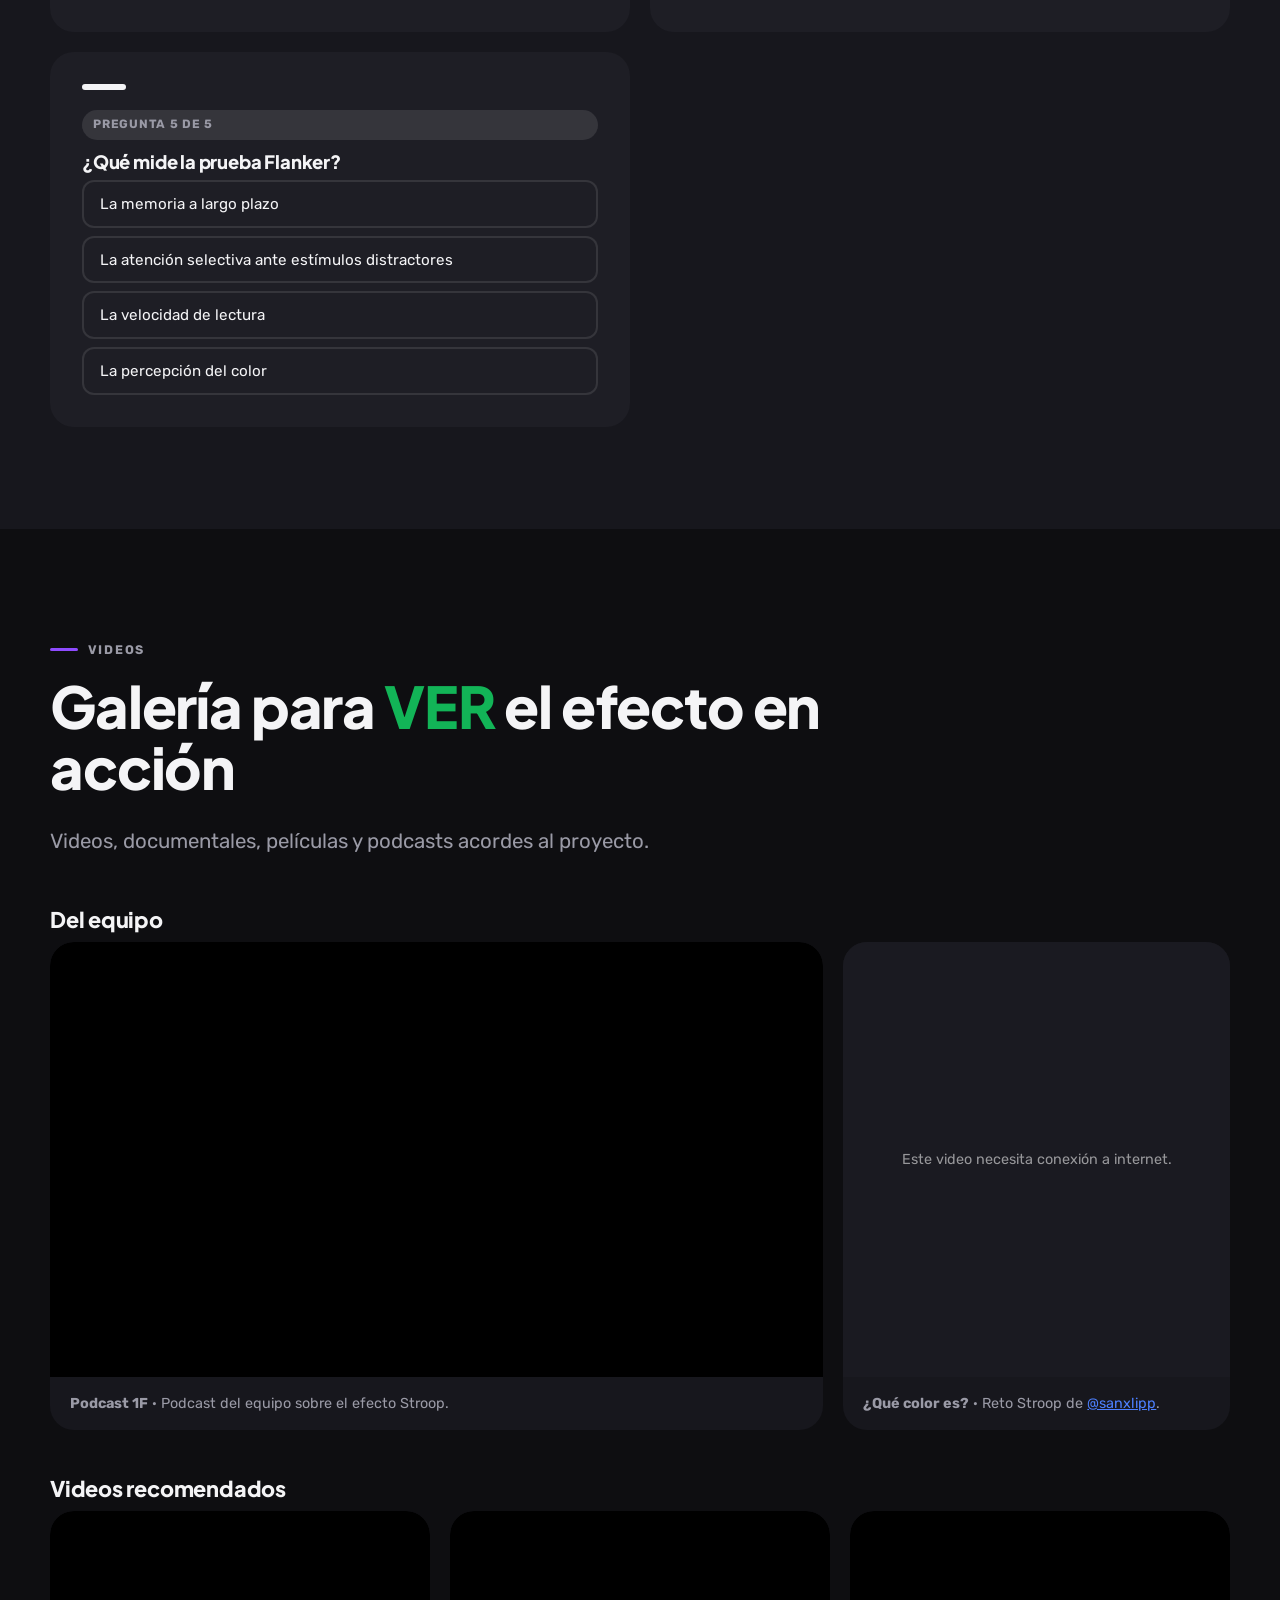
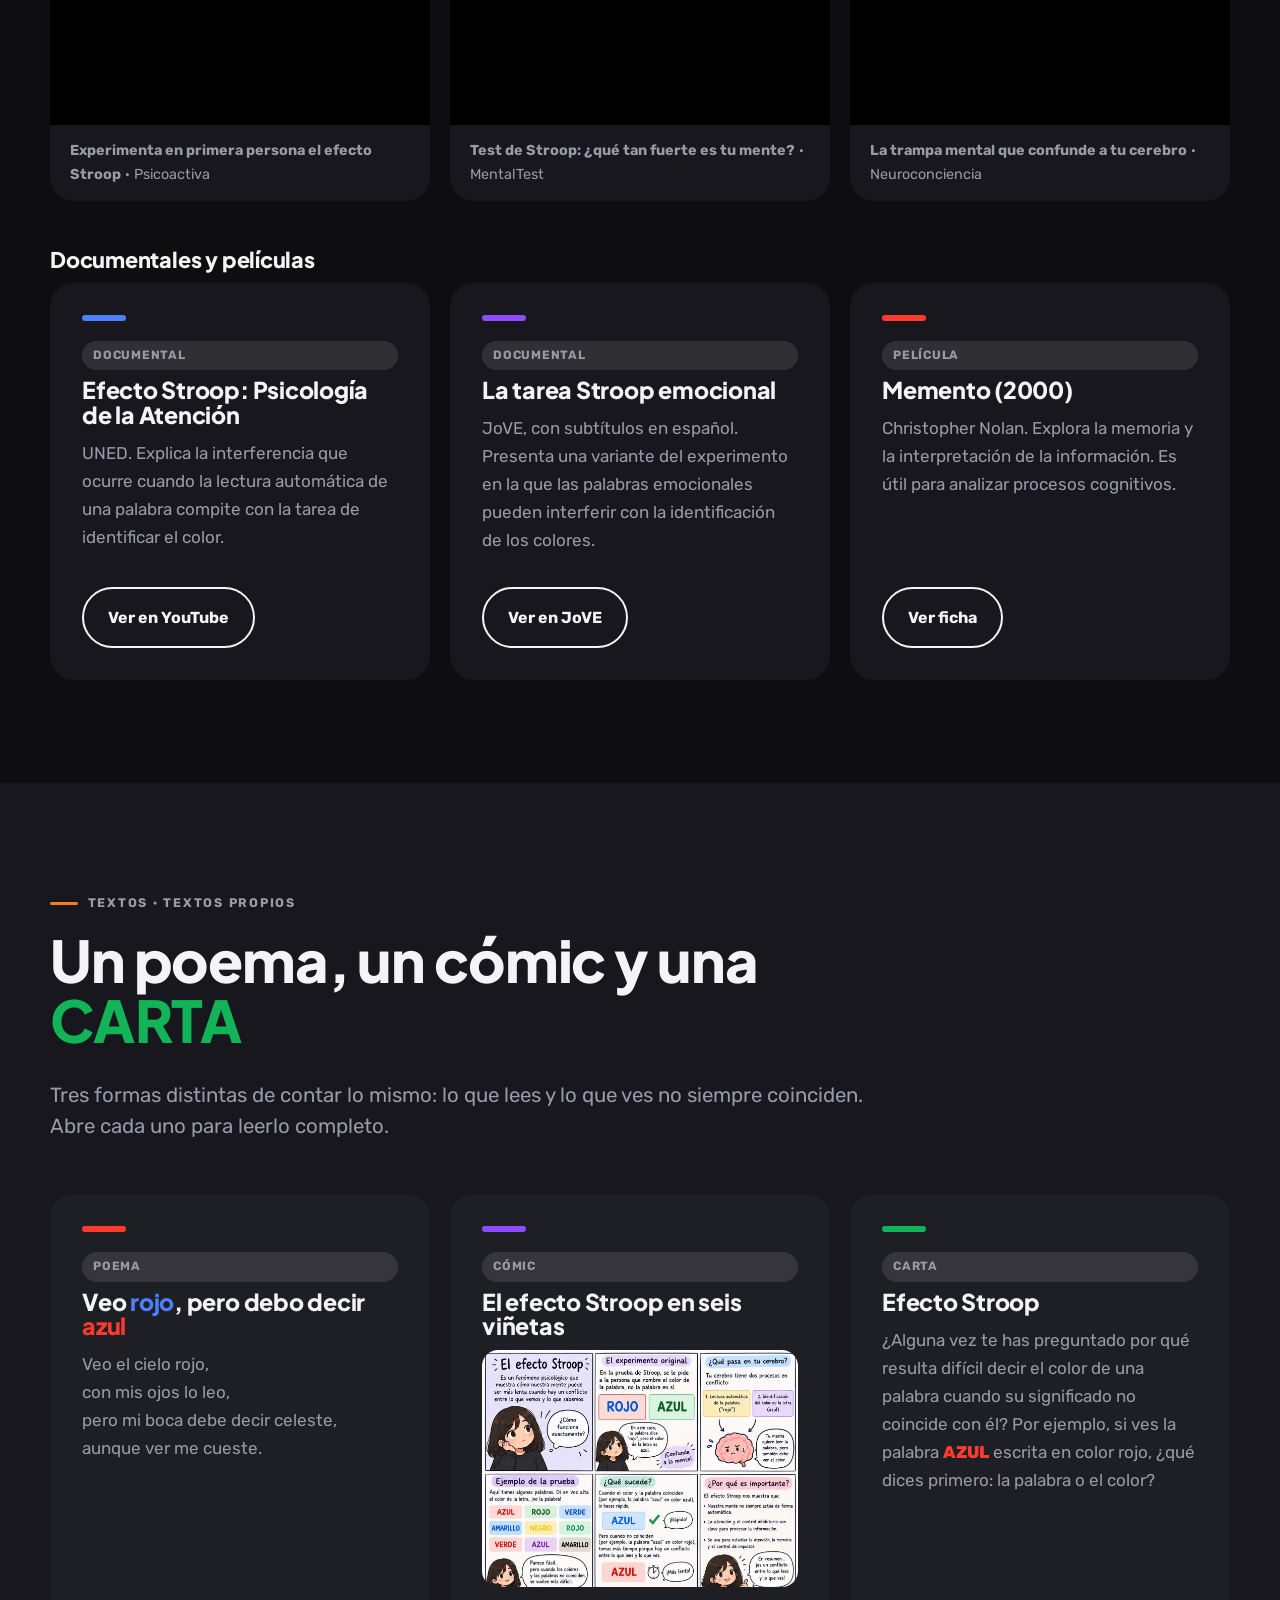
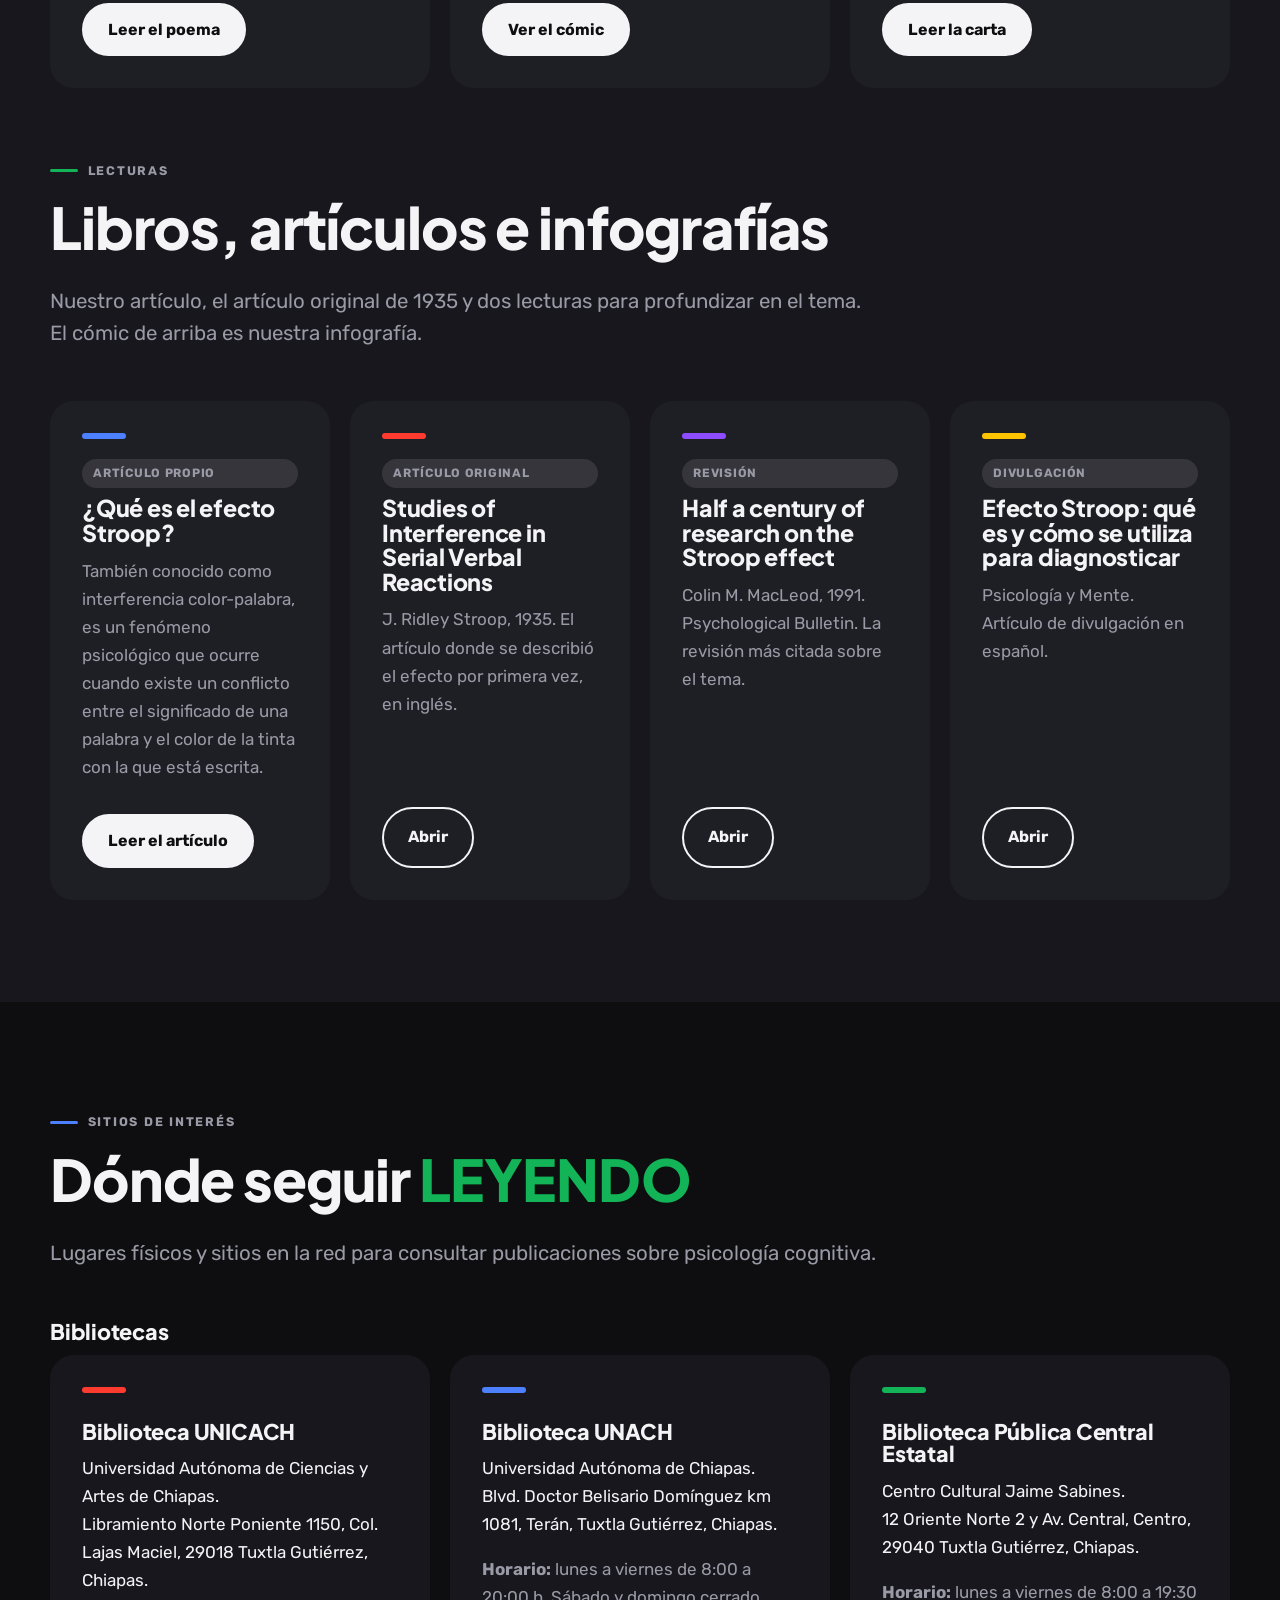
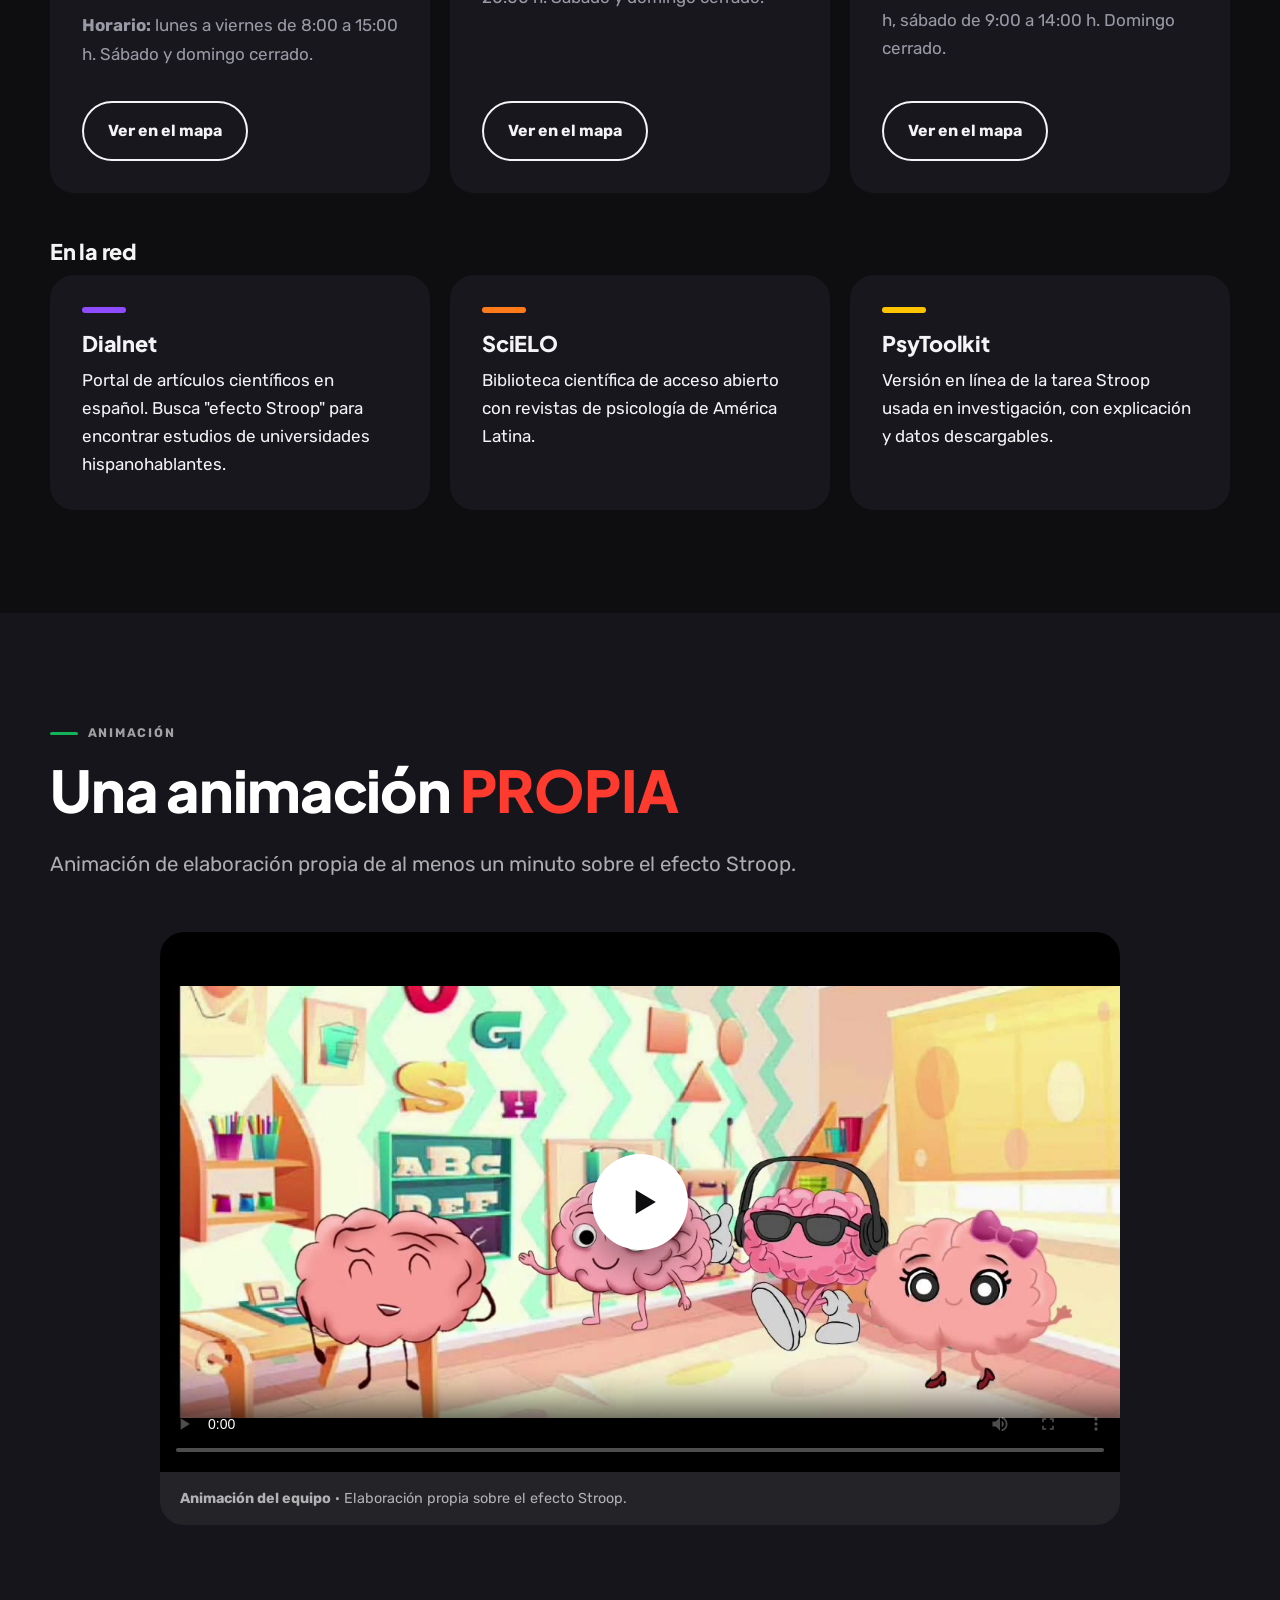
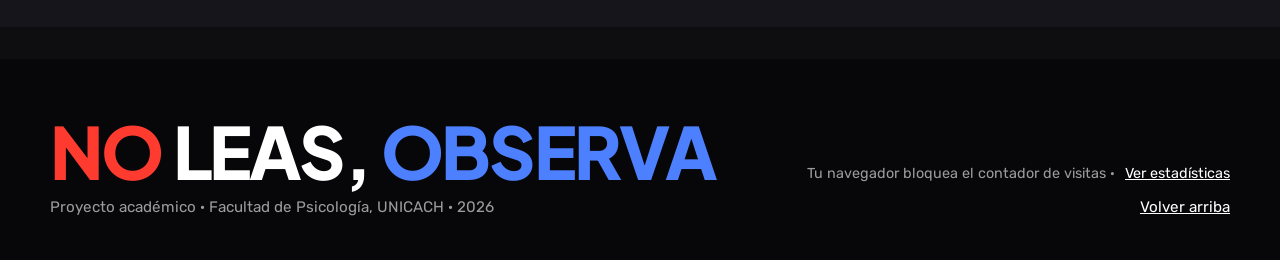
==== commit 63ec0274: "Pie: la cifra son visitantes únicos, no recargas Co-Authored-By: Claude Fable 5.1 <noreply@anthropic" ====
--- a/index.html
+++ b/index.html
@@ -815,7 +815,7 @@
       <div><span class="footer-mark"><span data-ink="rojo">No</span> leas, <span data-ink="azul">observa</span></span>Proyecto académico · Facultad de Psicología, UNICACH · 2026</div>
       <div class="footer-side">
         <p class="visits" data-gc="https://efectostroop.goatcounter.com">
-          <span class="visits-nums" hidden><strong data-gc-today>0</strong> visitas hoy · <strong data-gc-week>0</strong> esta semana · <strong data-gc-total>0</strong> en total ·</span>
+          <span class="visits-nums" hidden><strong data-gc-today>0</strong> visitantes hoy · <strong data-gc-week>0</strong> esta semana · <strong data-gc-total>0</strong> en total ·</span>
           <a href="https://efectostroop.goatcounter.com" target="_blank" rel="noopener">Ver estadísticas</a>
         </p>
         <a href="#inicio">Volver arriba</a>
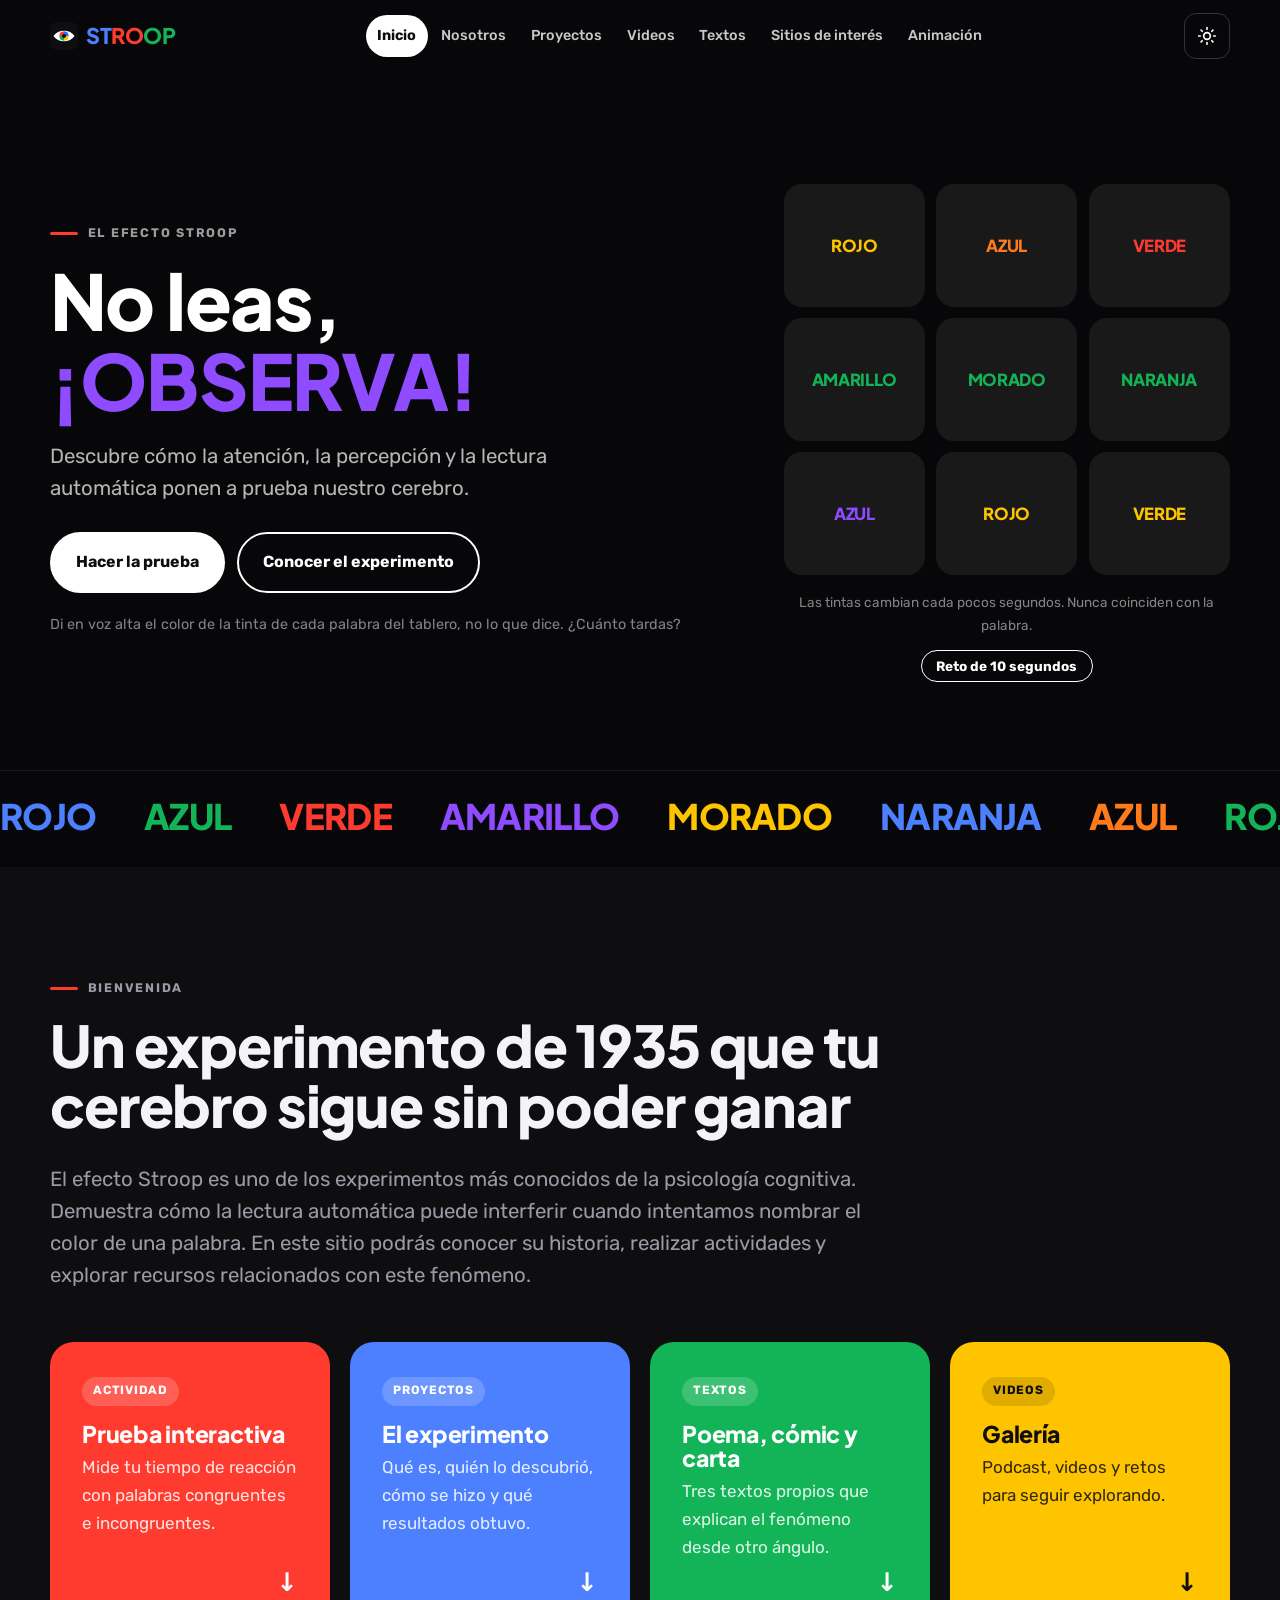
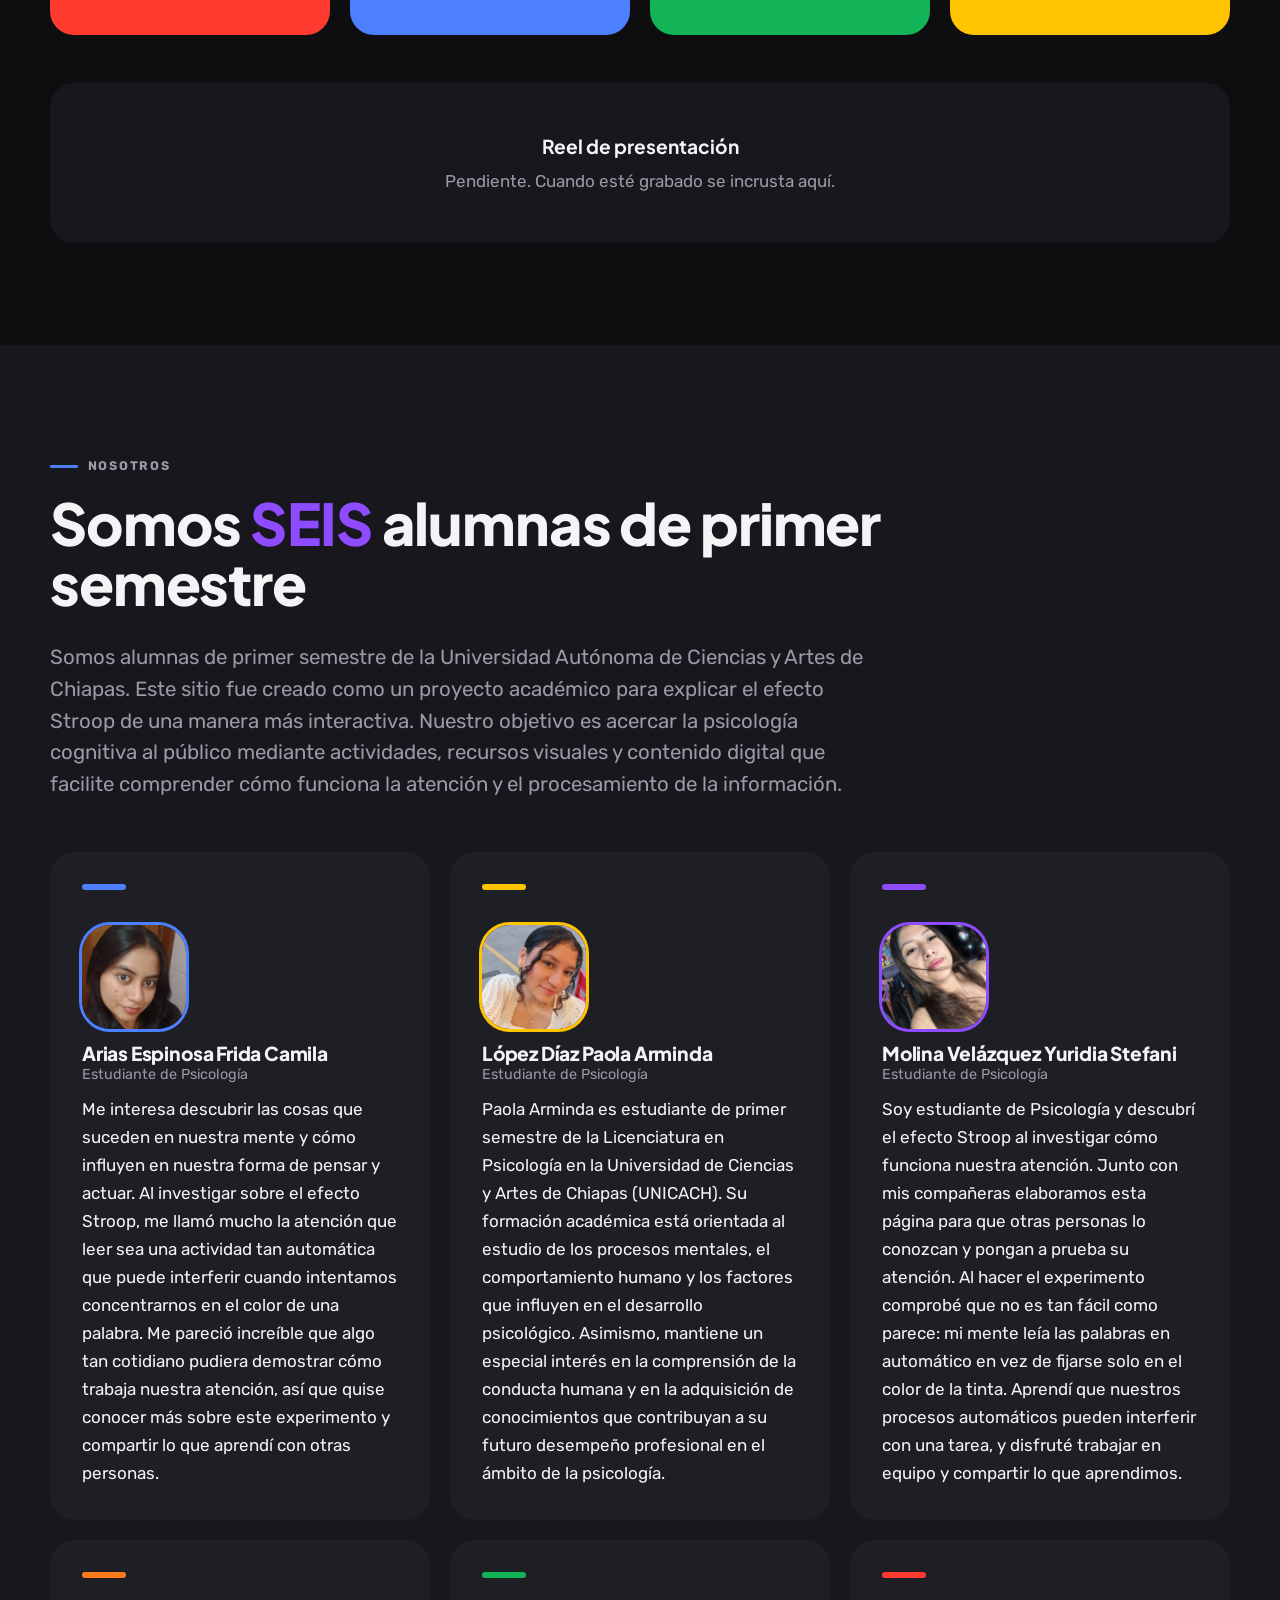
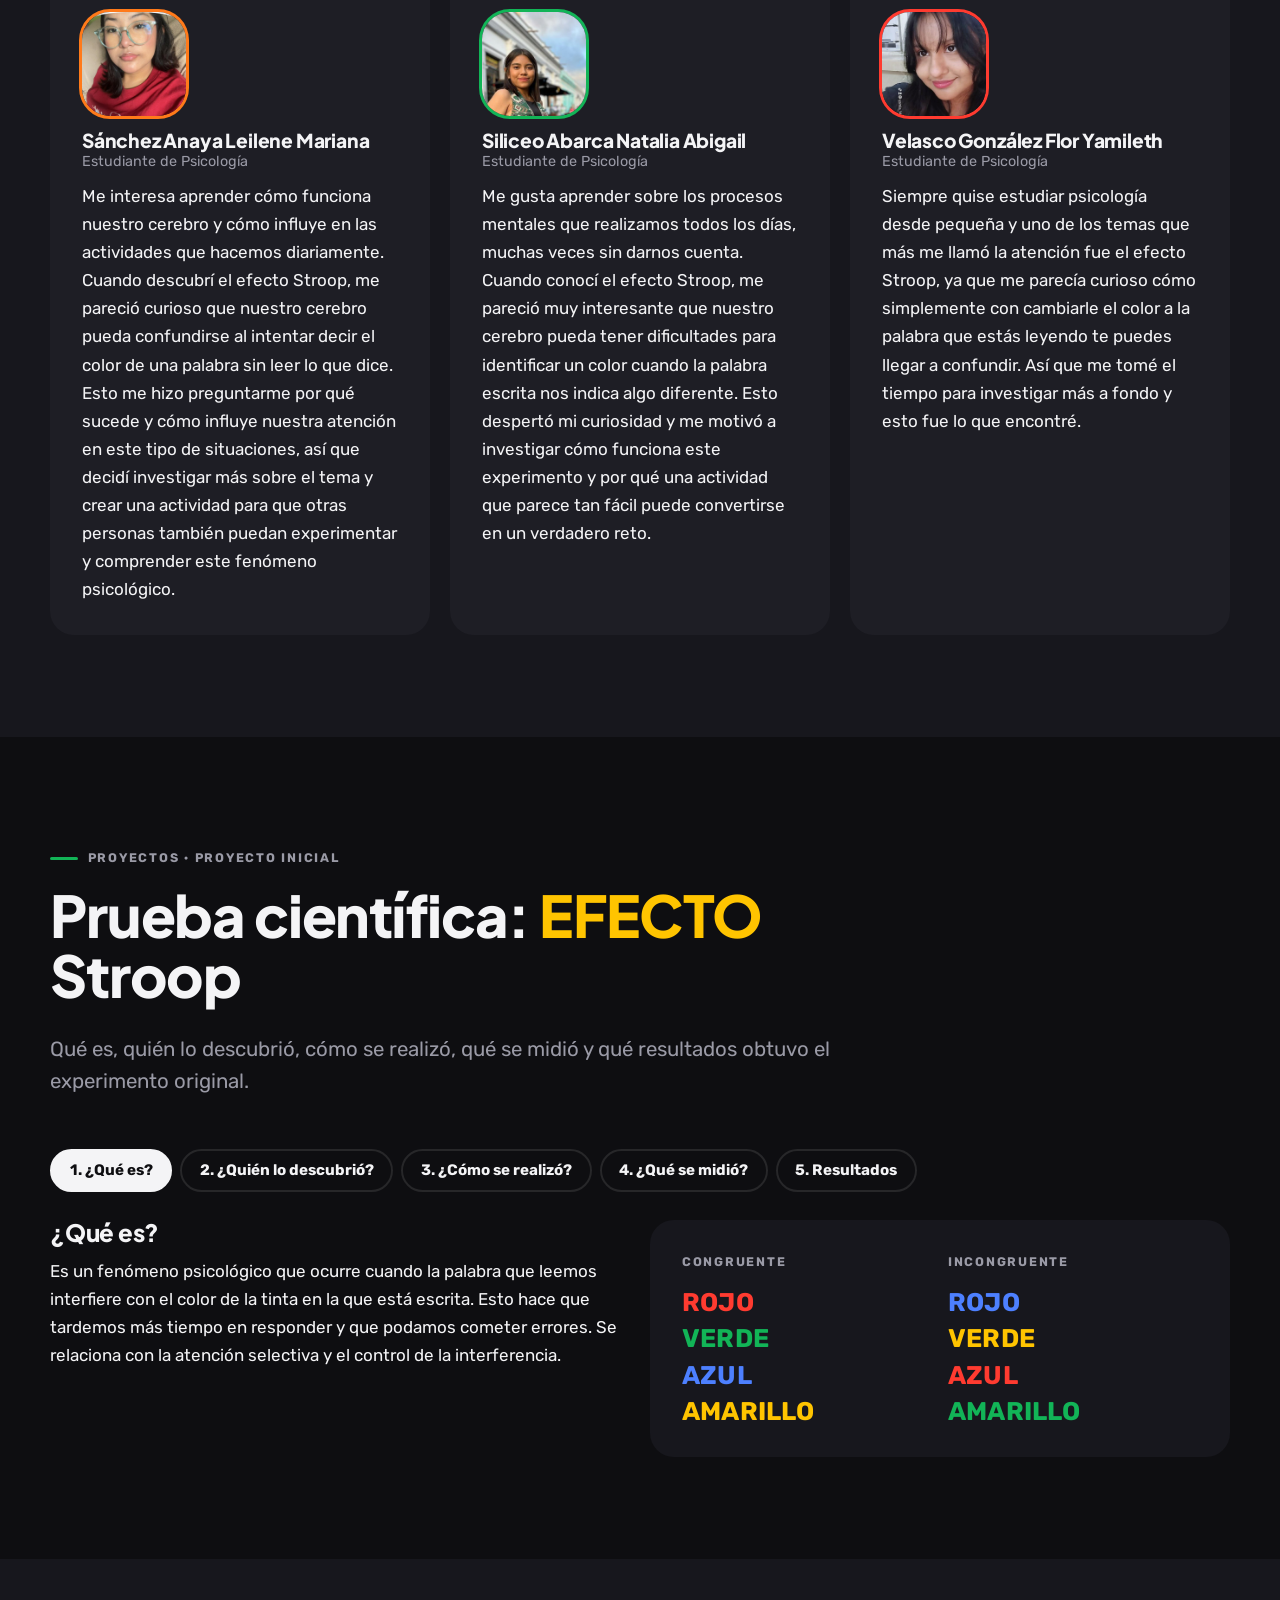
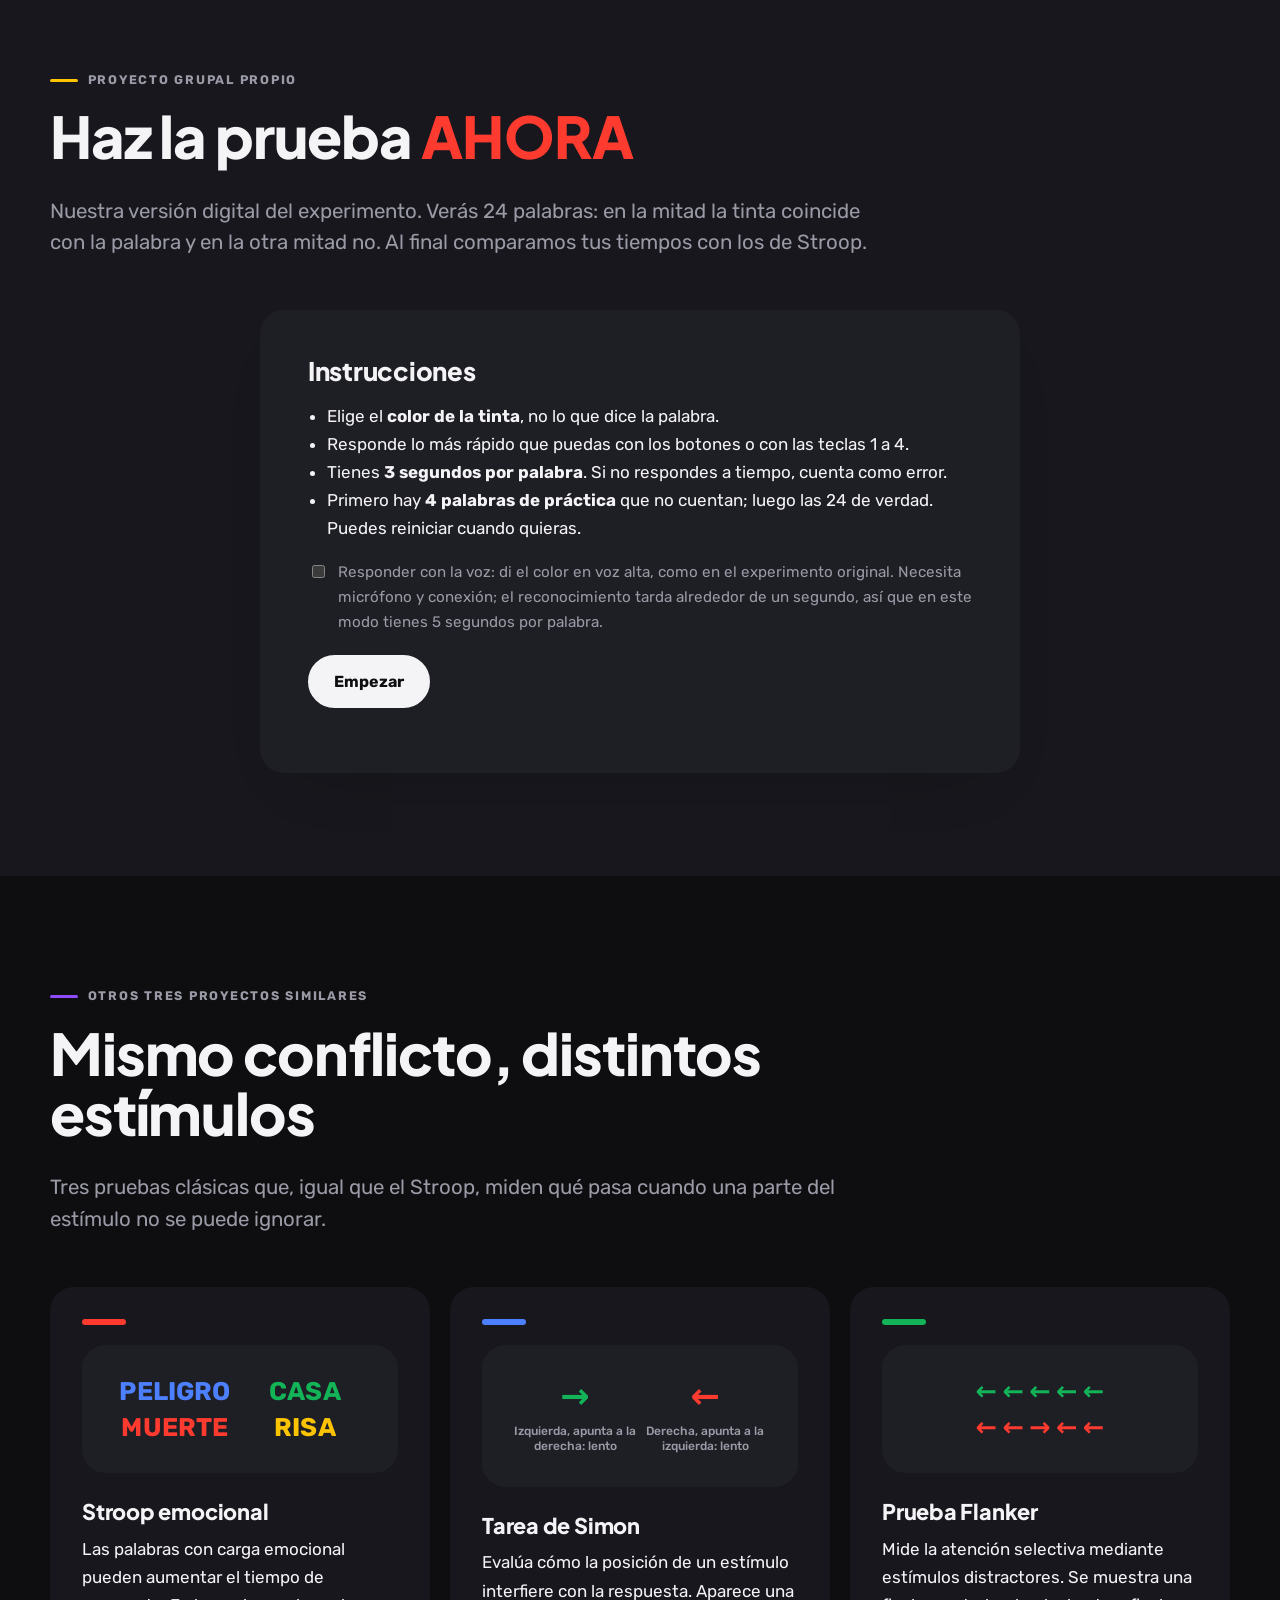
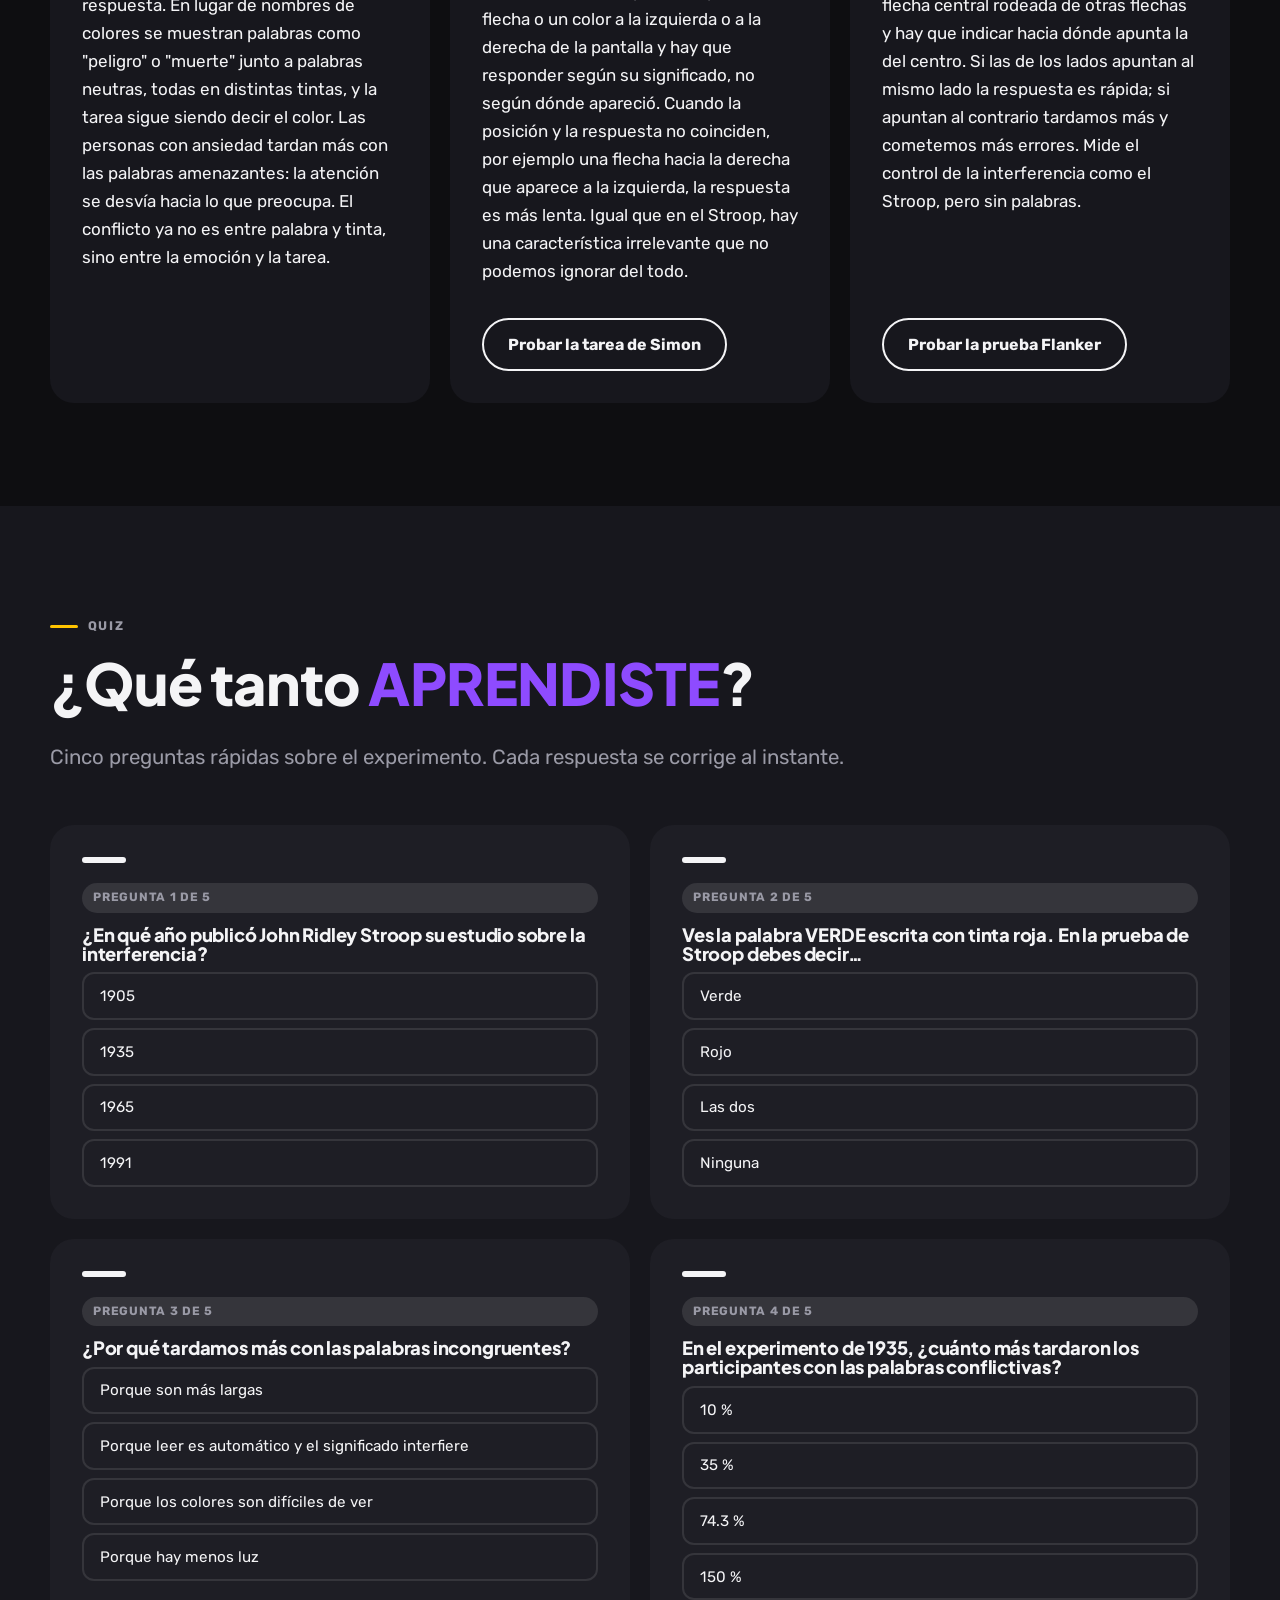
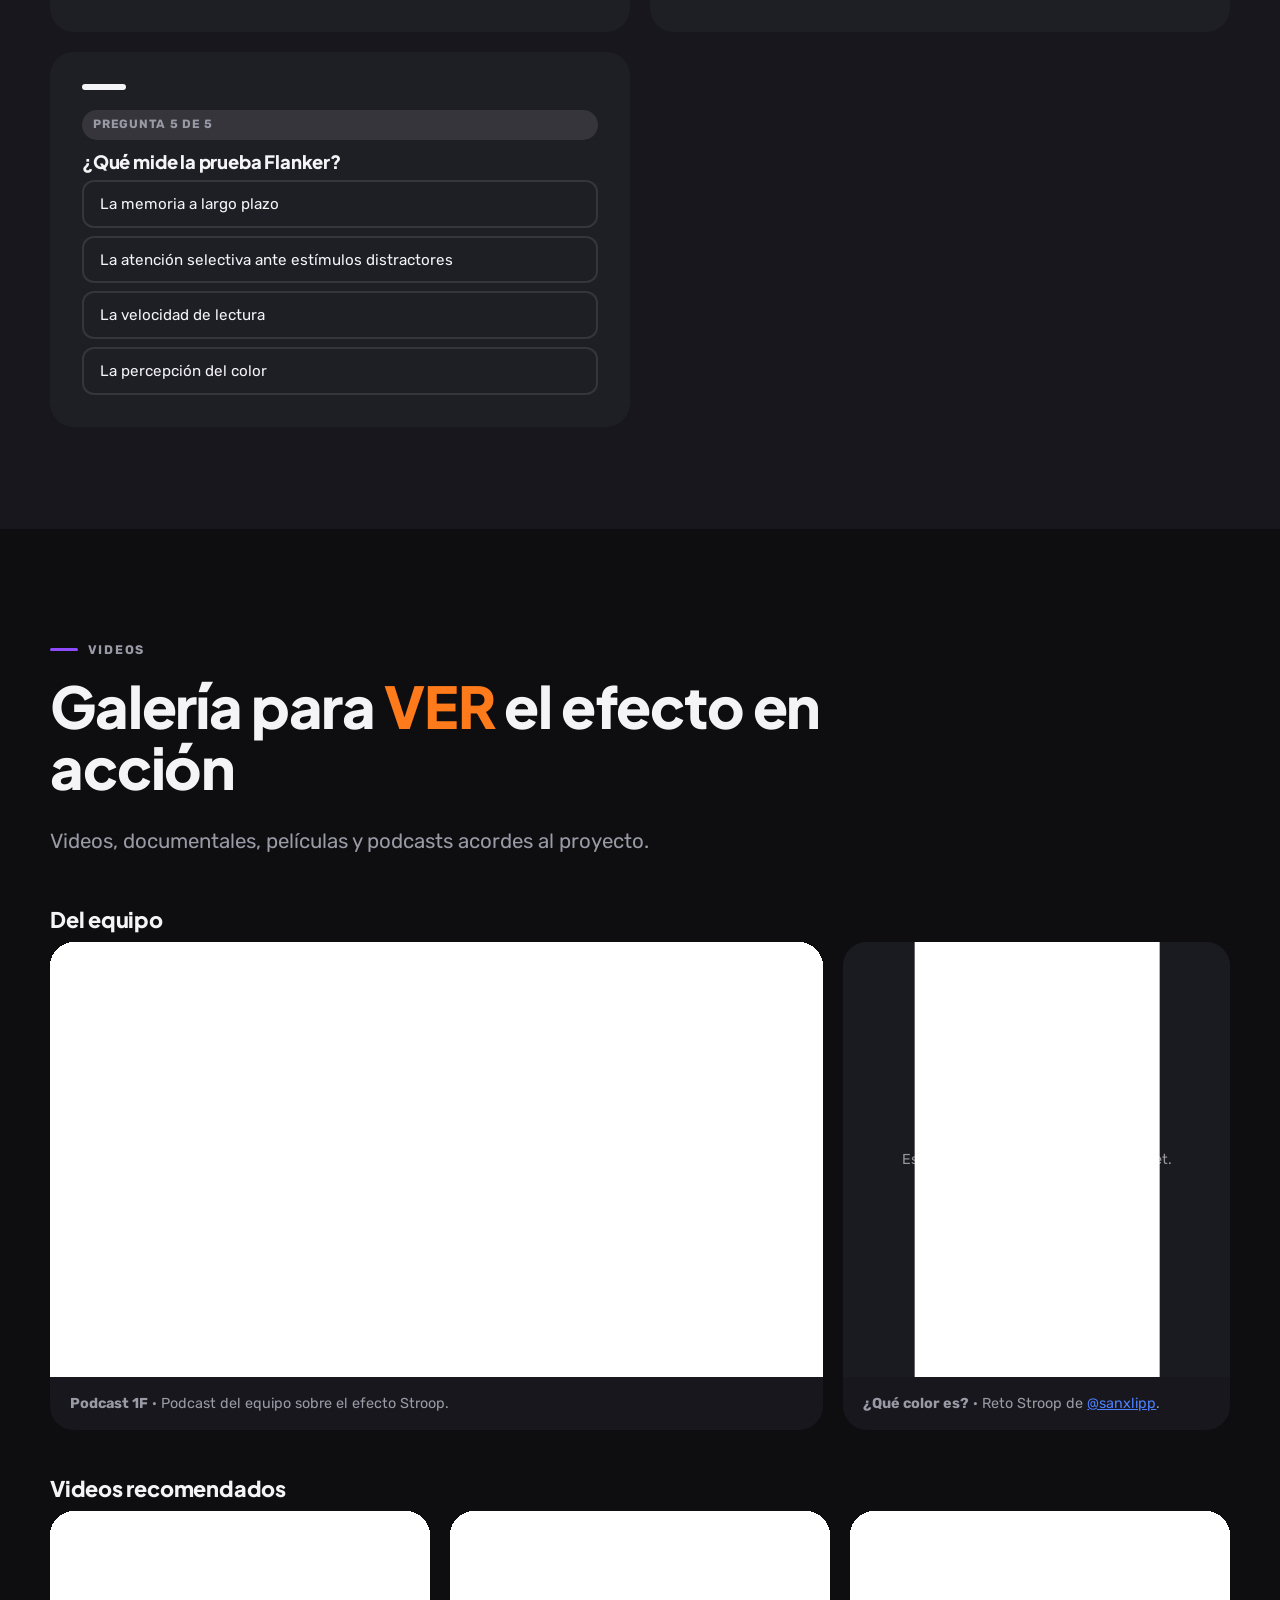
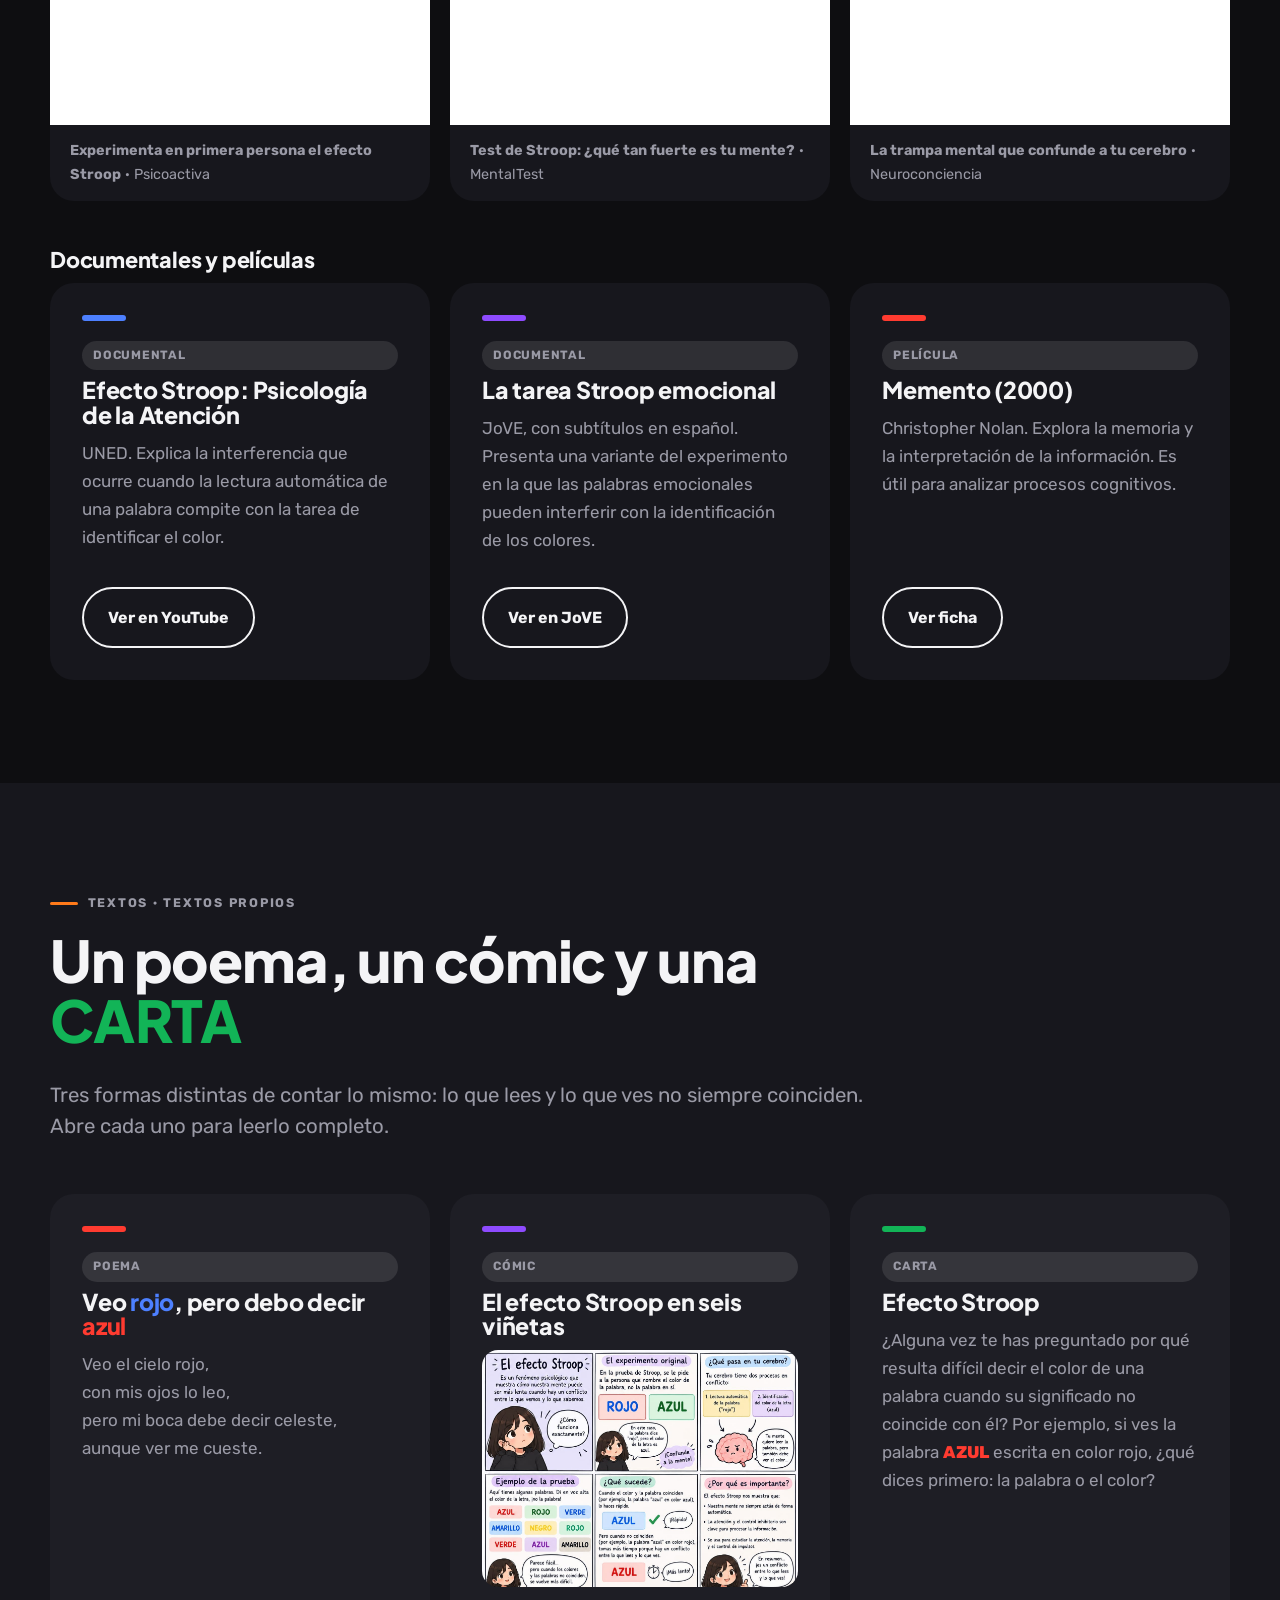
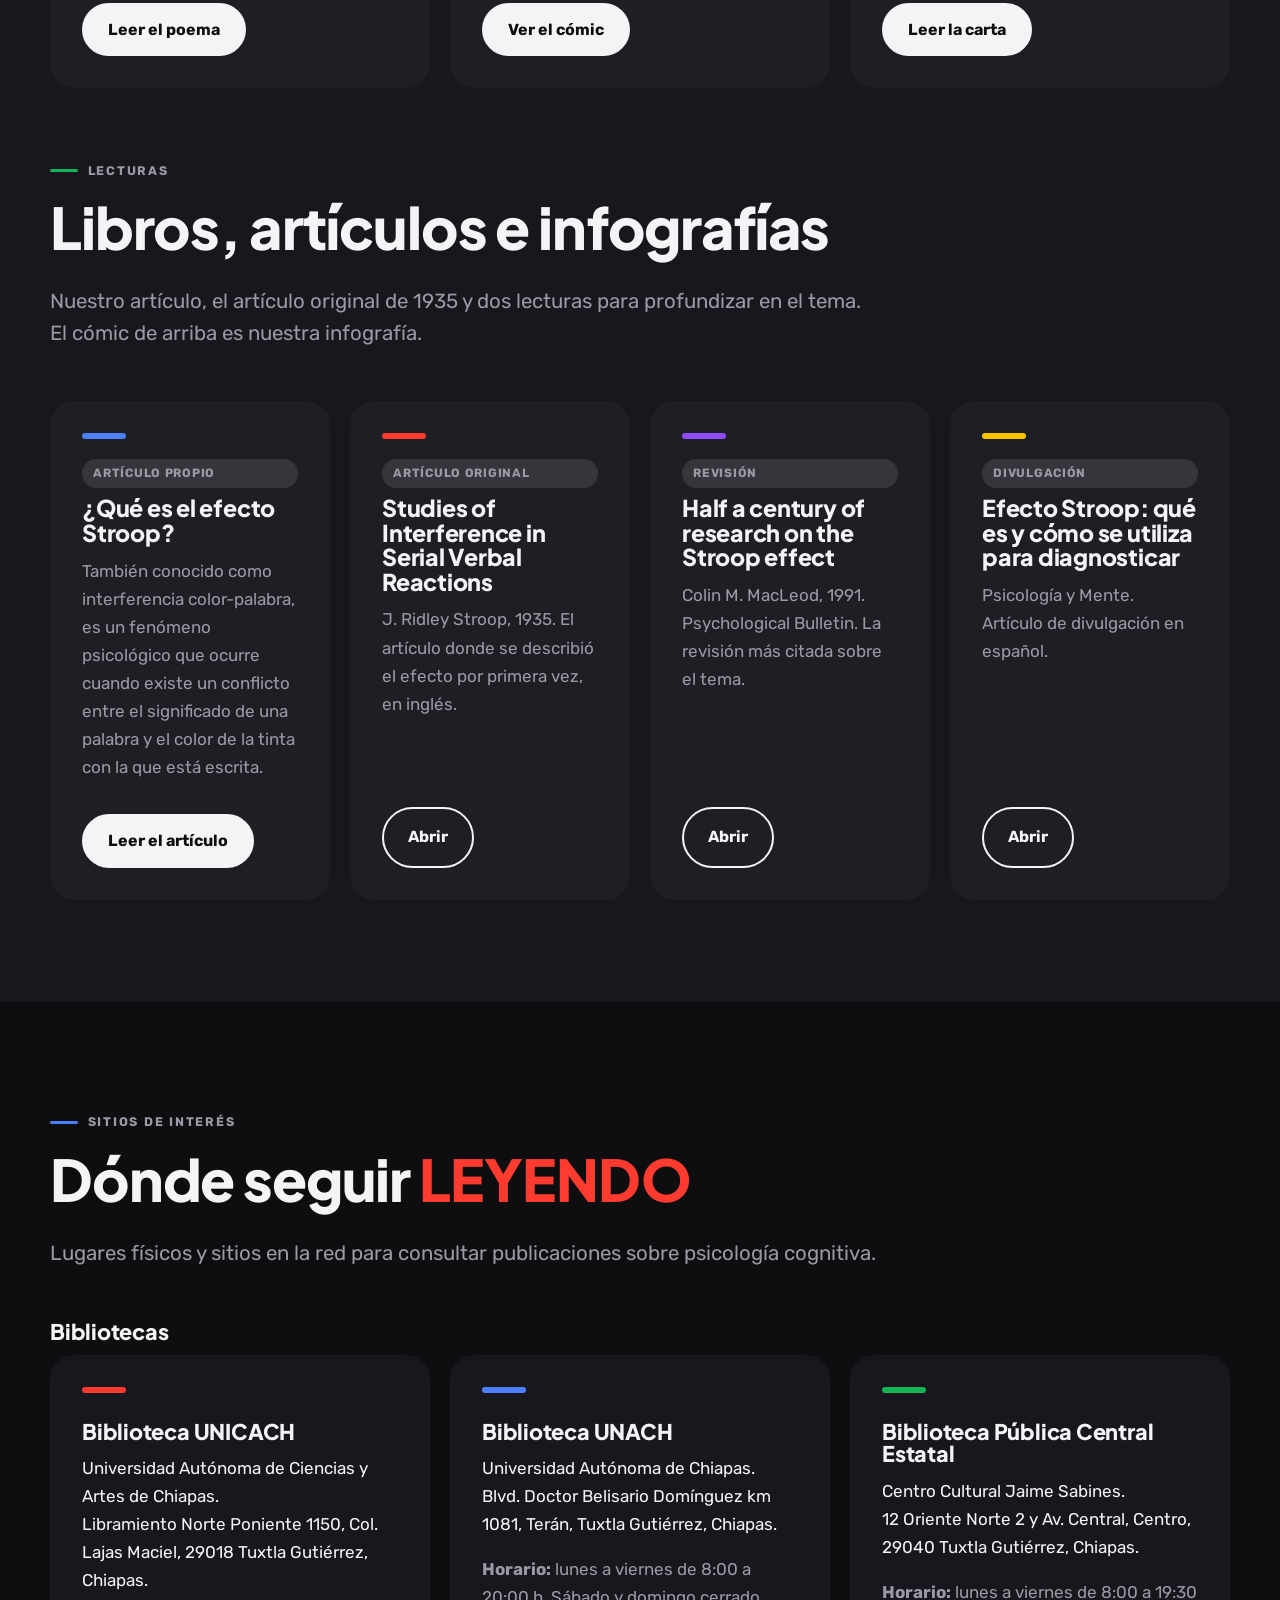
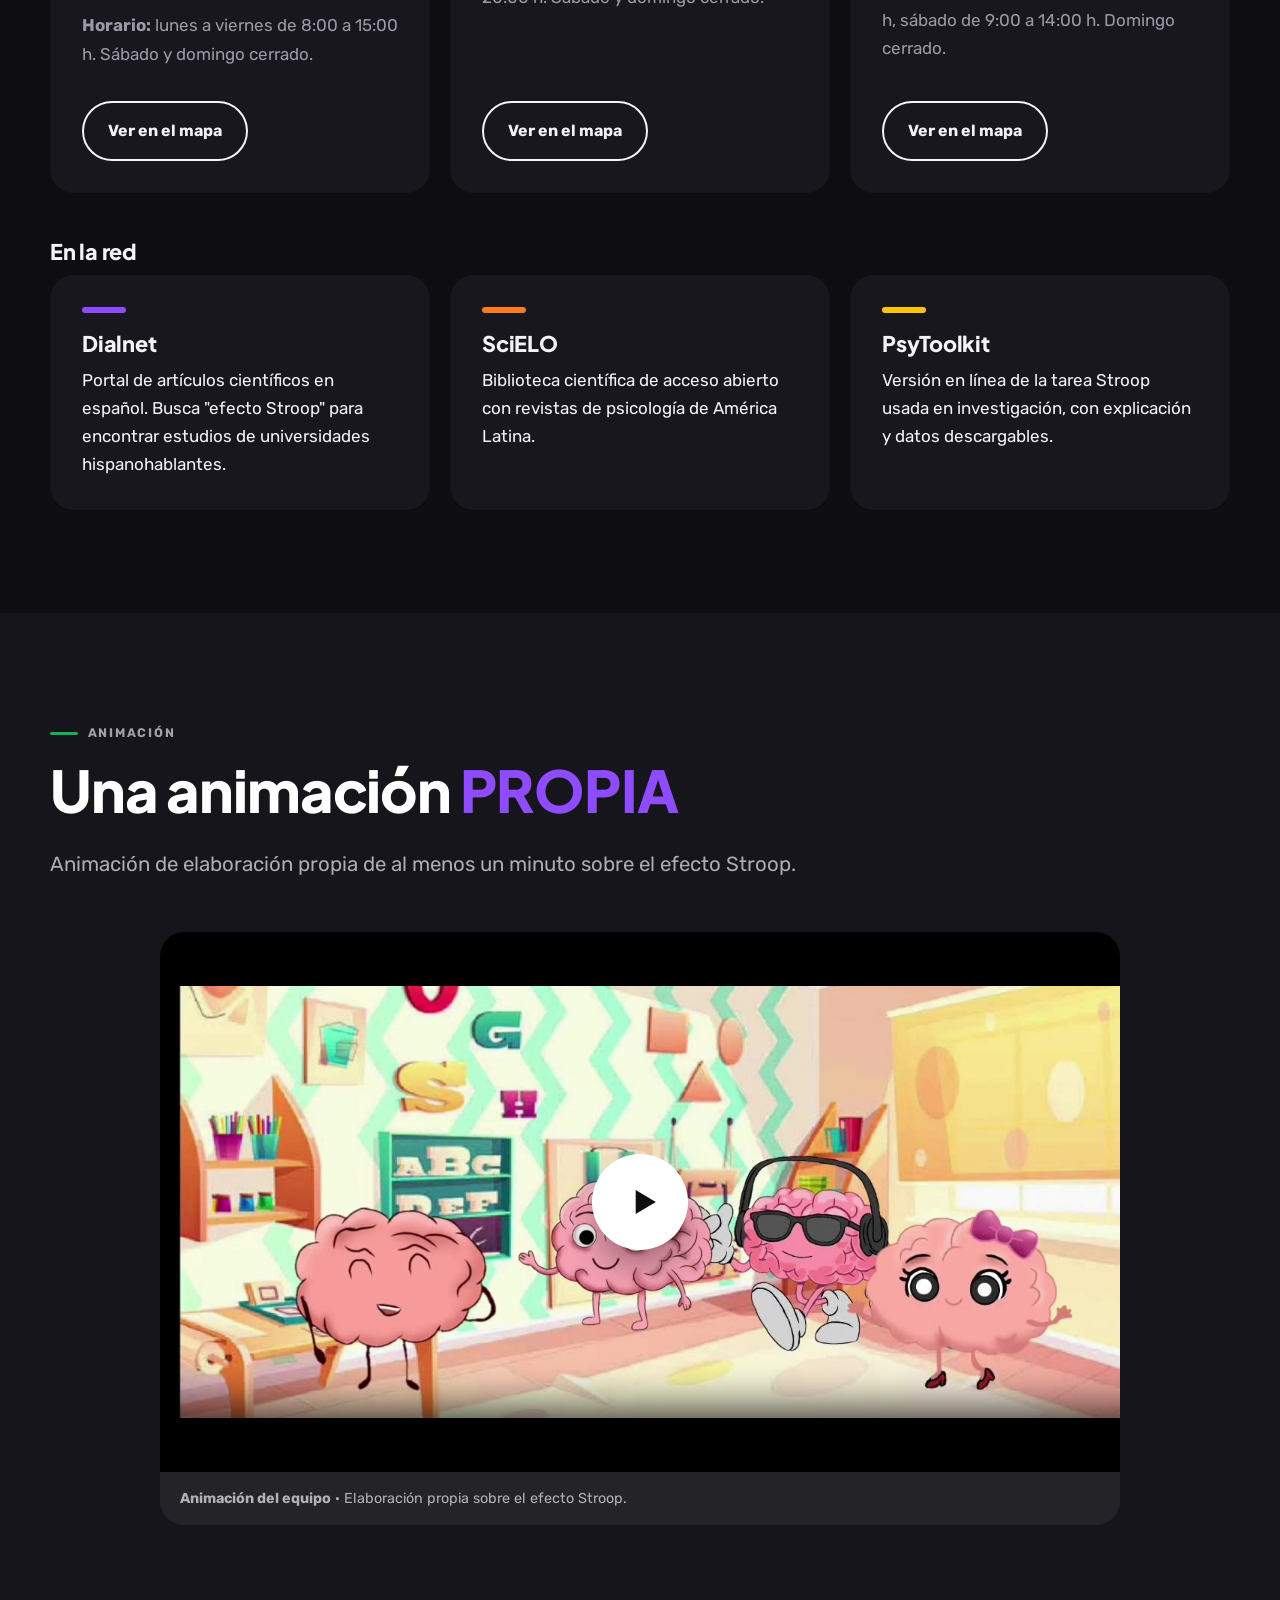
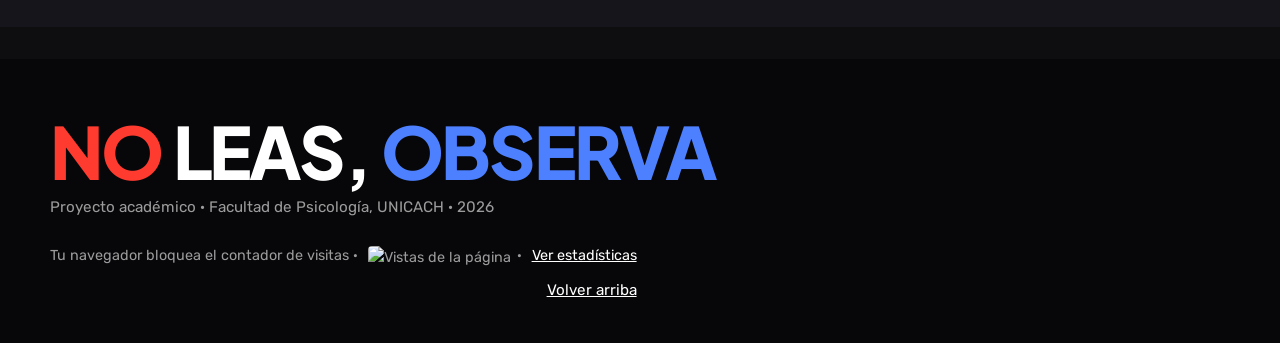
==== commit 20acedef: "Pie: visitantes de GoatCounter y vistas de hits.sh Co-Authored-By: Claude Fable 5.1 <noreply@anthrop" ====
--- a/index.html
+++ b/index.html
@@ -20,7 +20,7 @@
   <meta property="og:locale" content="es_MX">
   <meta name="twitter:card" content="summary_large_image">
   <link rel="stylesheet" href="assets/fonts/fonts.css">
-  <link rel="stylesheet" href="assets/css/styles.css?v=14">
+  <link rel="stylesheet" href="assets/css/styles.css?v=15">
 </head>
 <body>
   <a class="skip" href="#inicio">Ir al contenido</a>
@@ -816,6 +816,7 @@
       <div class="footer-side">
         <p class="visits" data-gc="https://efectostroop.goatcounter.com">
           <span class="visits-nums" hidden><strong data-gc-today>0</strong> visitantes hoy · <strong data-gc-week>0</strong> esta semana · <strong data-gc-total>0</strong> en total ·</span>
+          <span class="views"><img src="https://hits.sh/efectostroop.online.svg?label=vistas&amp;color=2f6bff&amp;labelColor=1e1e25&amp;style=flat" alt="Vistas de la página" height="20" referrerpolicy="no-referrer"></span>
           <a href="https://efectostroop.goatcounter.com" target="_blank" rel="noopener">Ver estadísticas</a>
         </p>
         <a href="#inicio">Volver arriba</a>
--- a/assets/css/styles.css
+++ b/assets/css/styles.css
@@ -325,8 +325,11 @@
 .site-footer .container { display: flex; flex-wrap: wrap; justify-content: space-between; align-items: flex-end; gap: 1.5rem; }
 .site-footer a { color: #fff; }
 .footer-side { display: flex; flex-direction: column; align-items: flex-end; gap: .6rem; }
-.visits { display: inline-flex; align-items: center; gap: .6rem; margin: 0; font-size: .9rem; }
+.visits { display: inline-flex; align-items: center; flex-wrap: wrap; justify-content: flex-end; gap: .6rem; margin: 0; font-size: .9rem; }
 .visits img { display: block; height: 20px; border-radius: 4px; }
+.visits .views::after { content: " ·"; }
+.visits .views { display: inline-flex; align-items: center; gap: .4rem; }
+@media (max-width: 600px) { .visits { justify-content: flex-start; } }
 @media (max-width: 600px) { .footer-side { align-items: flex-start; } }
 .footer-mark { font-family: var(--display); font-weight: 800; font-size: clamp(2.4rem, 7vw, 4.5rem); line-height: 1; letter-spacing: -.03em; text-transform: uppercase; color: #fff; display: block; margin-bottom: .5rem; }
 .skip { position: absolute; left: -999px; top: 0; background: var(--dark); color: #fff; padding: .5rem 1rem; z-index: 100; }
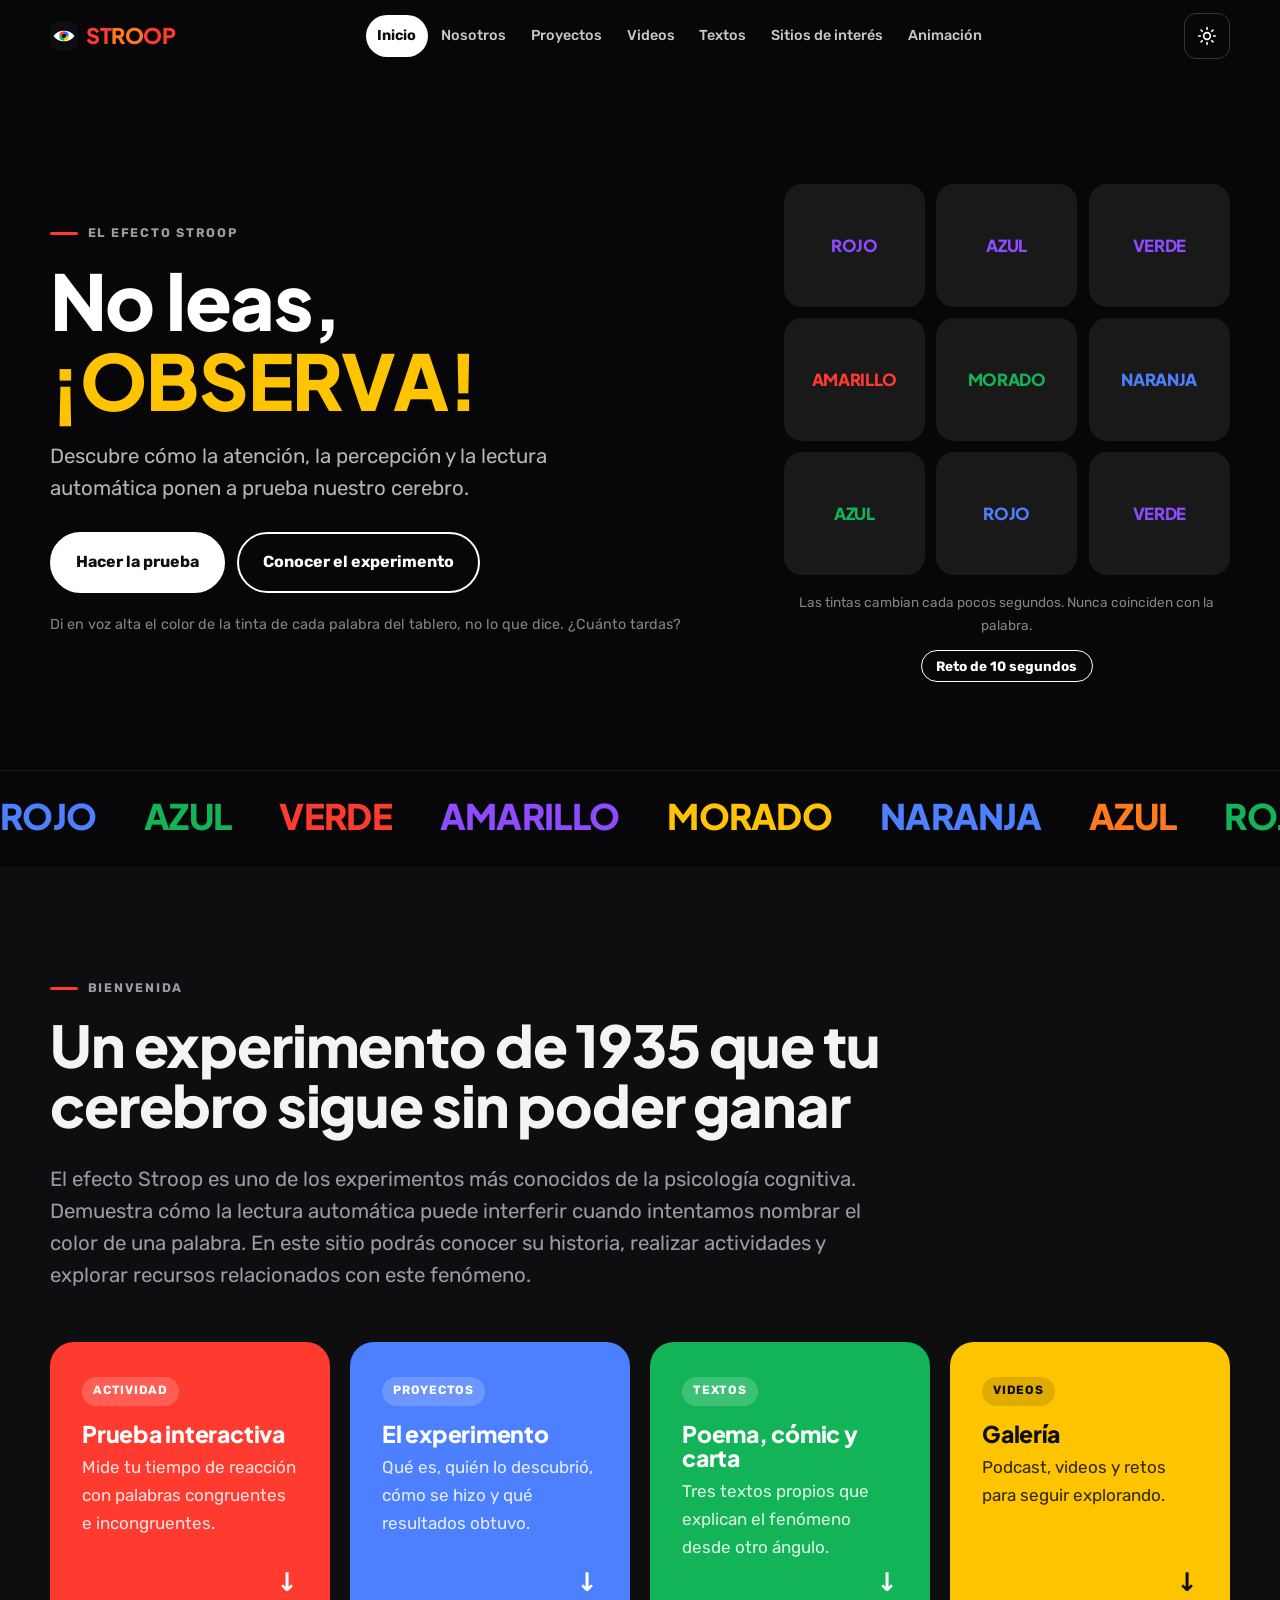
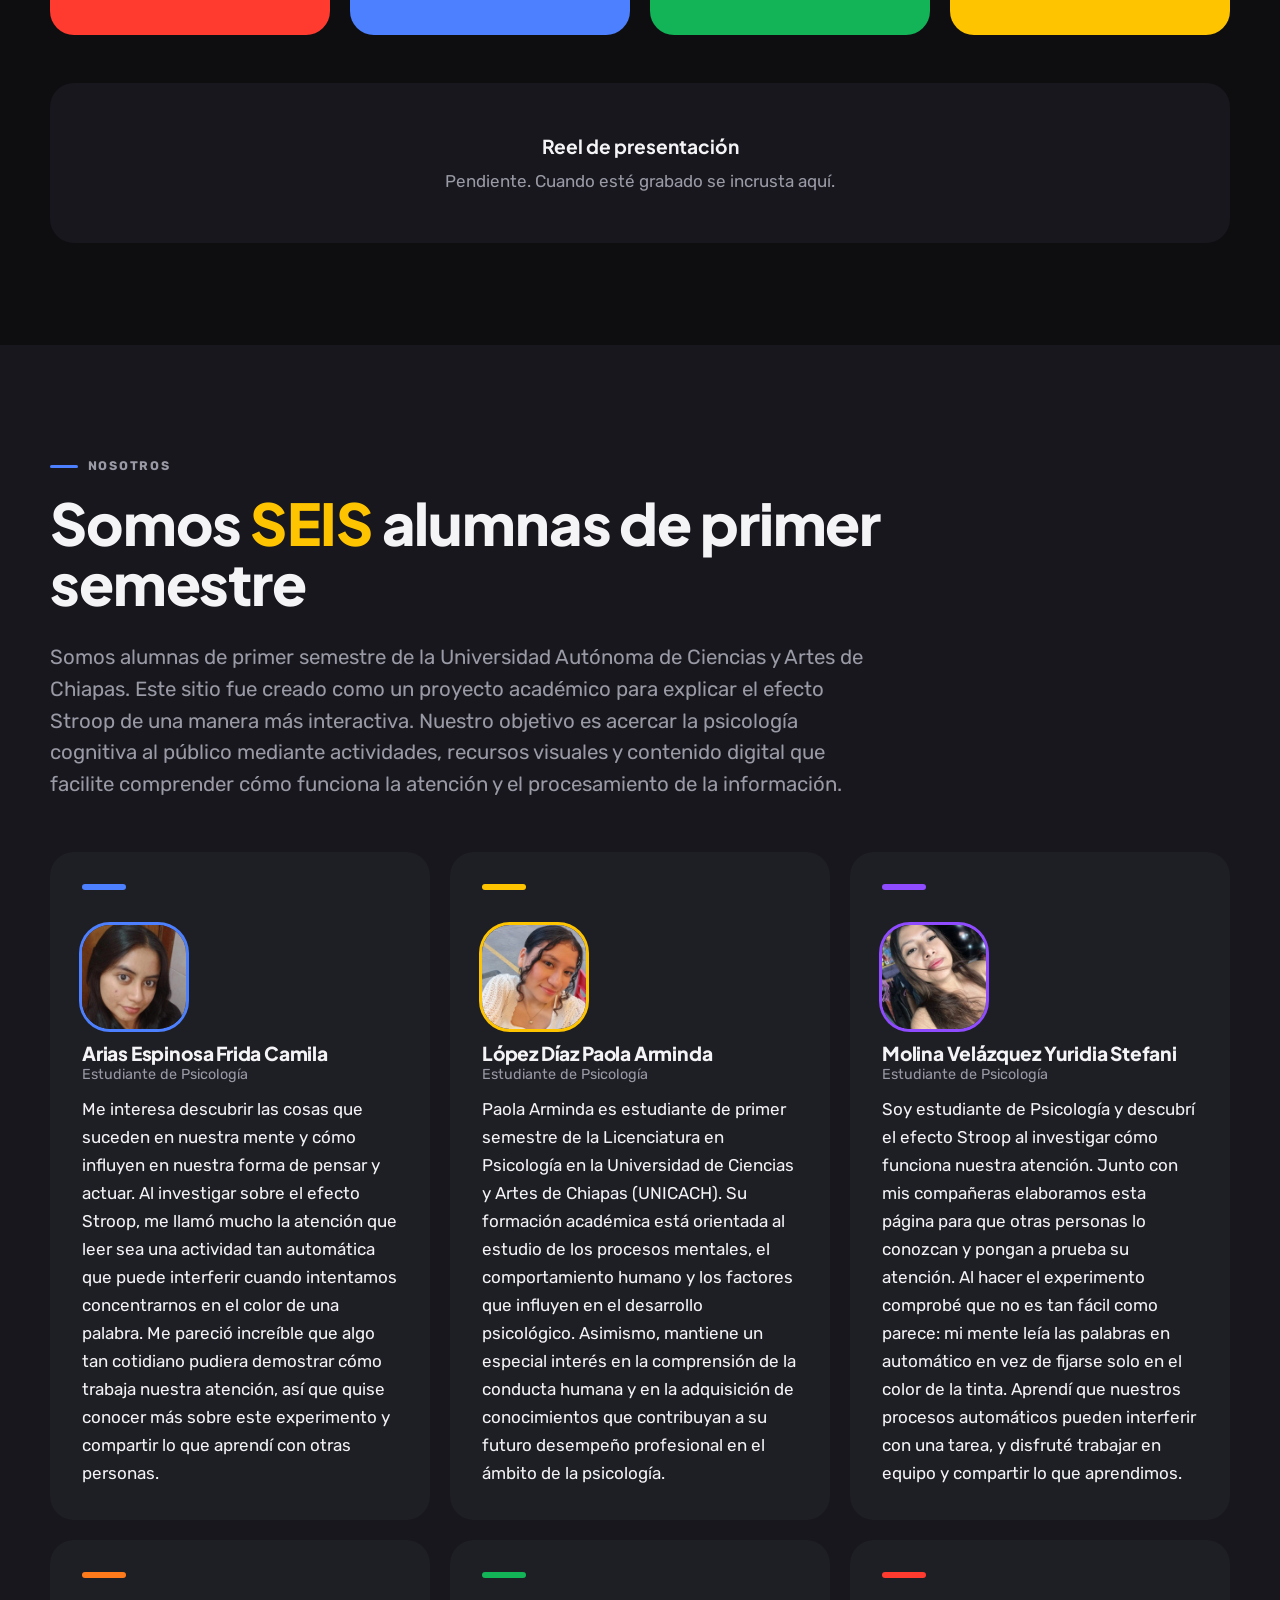
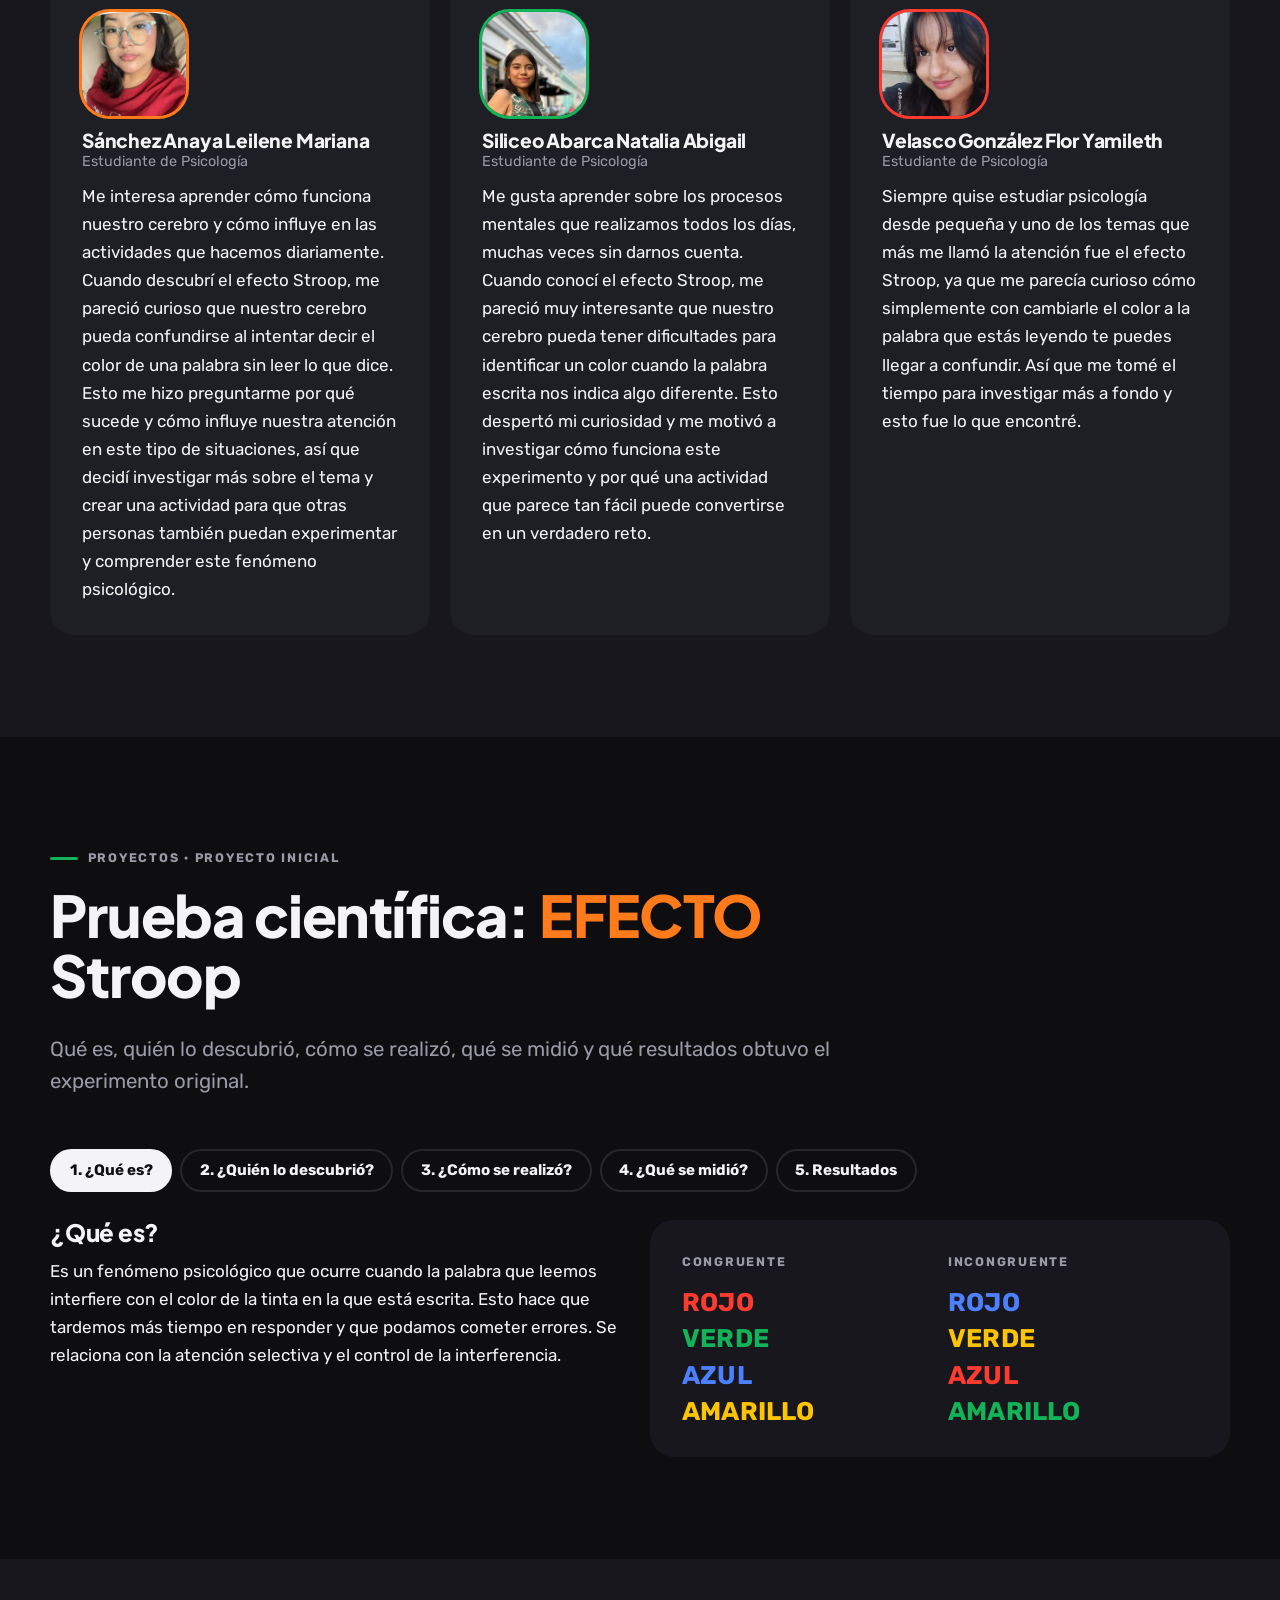
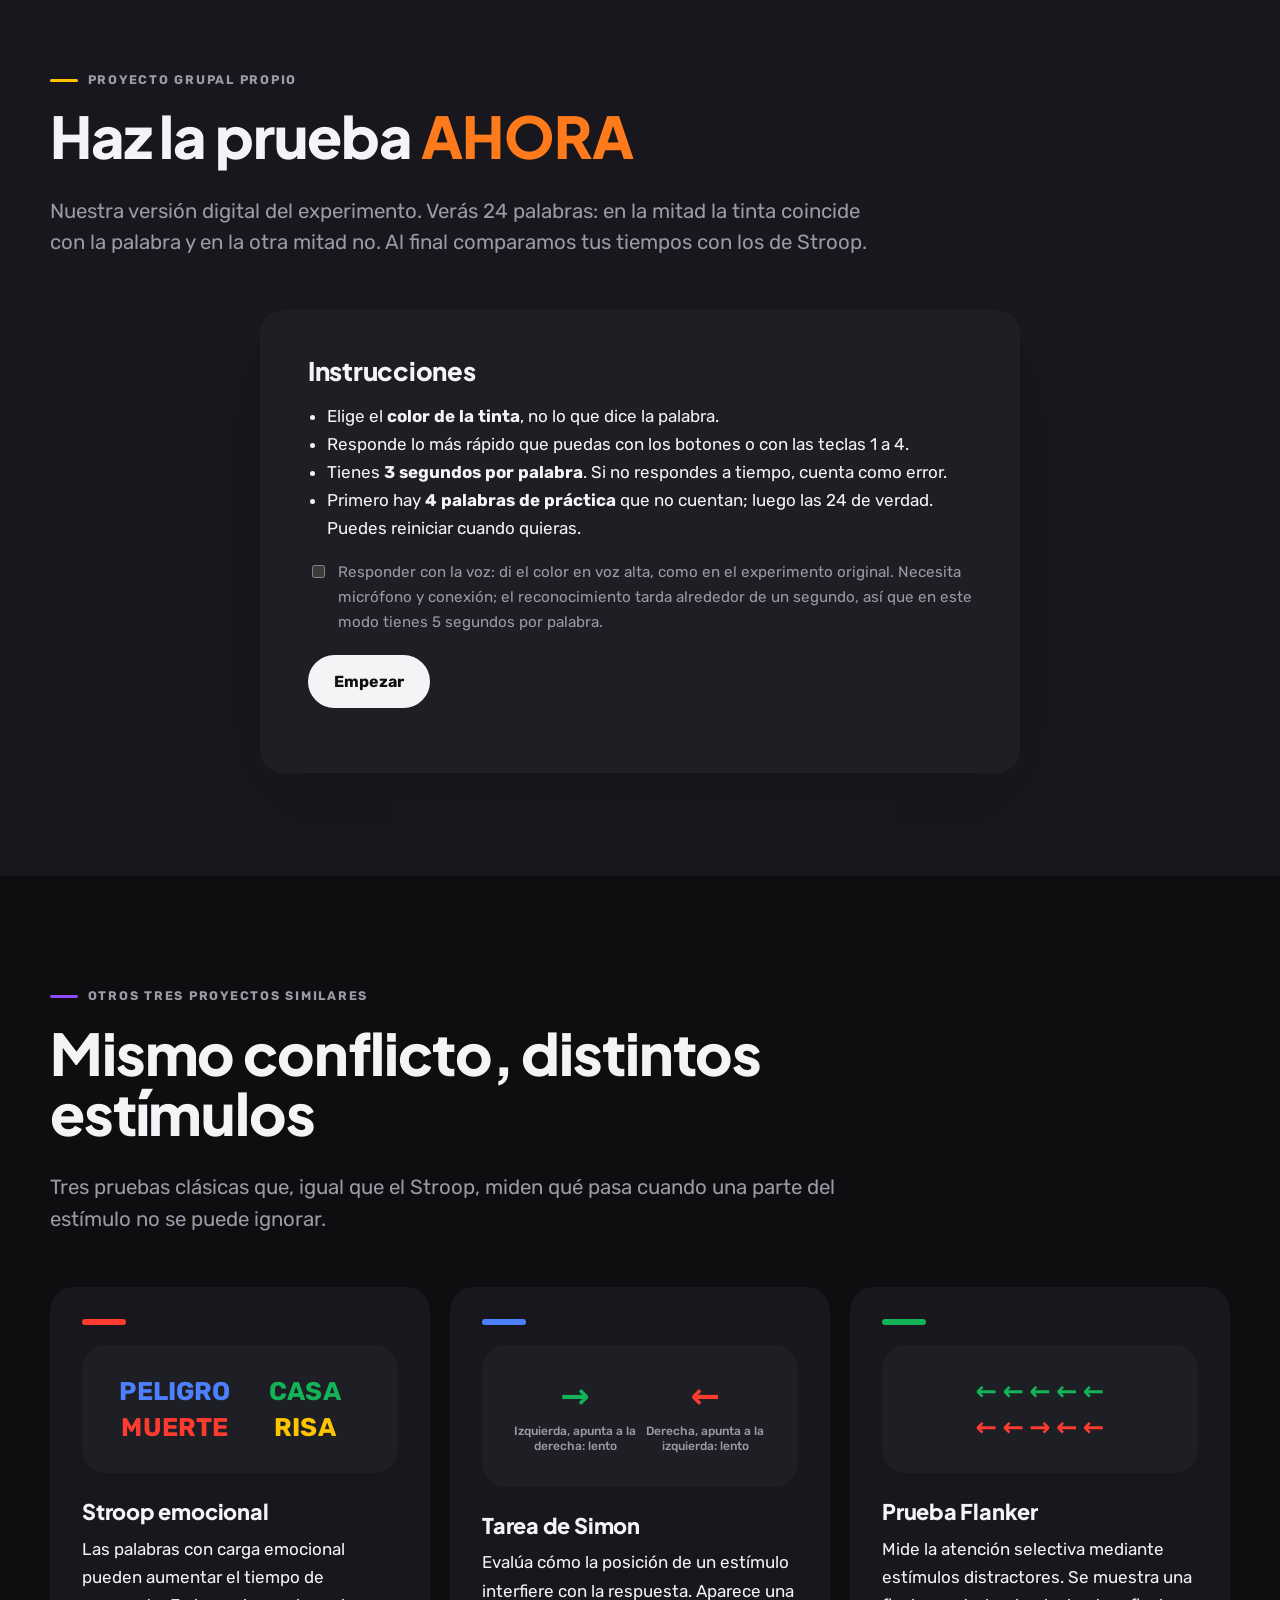
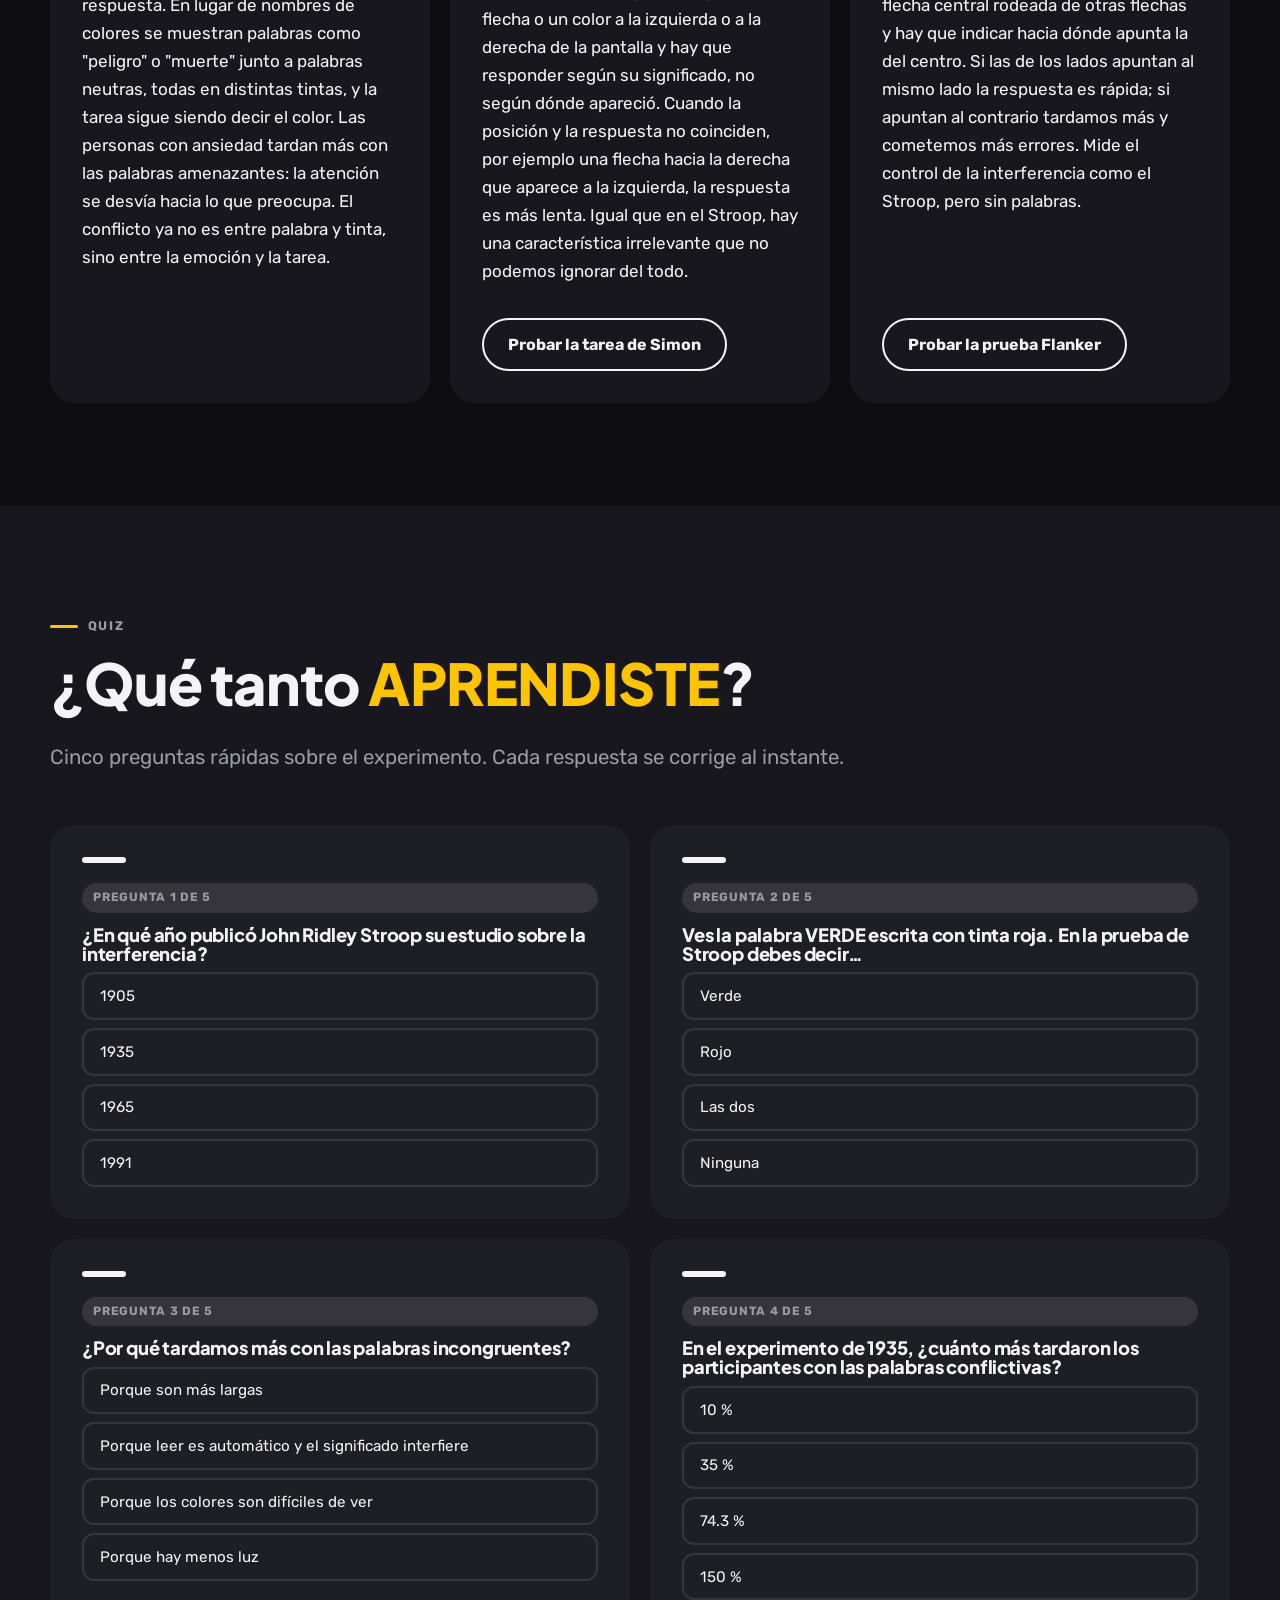
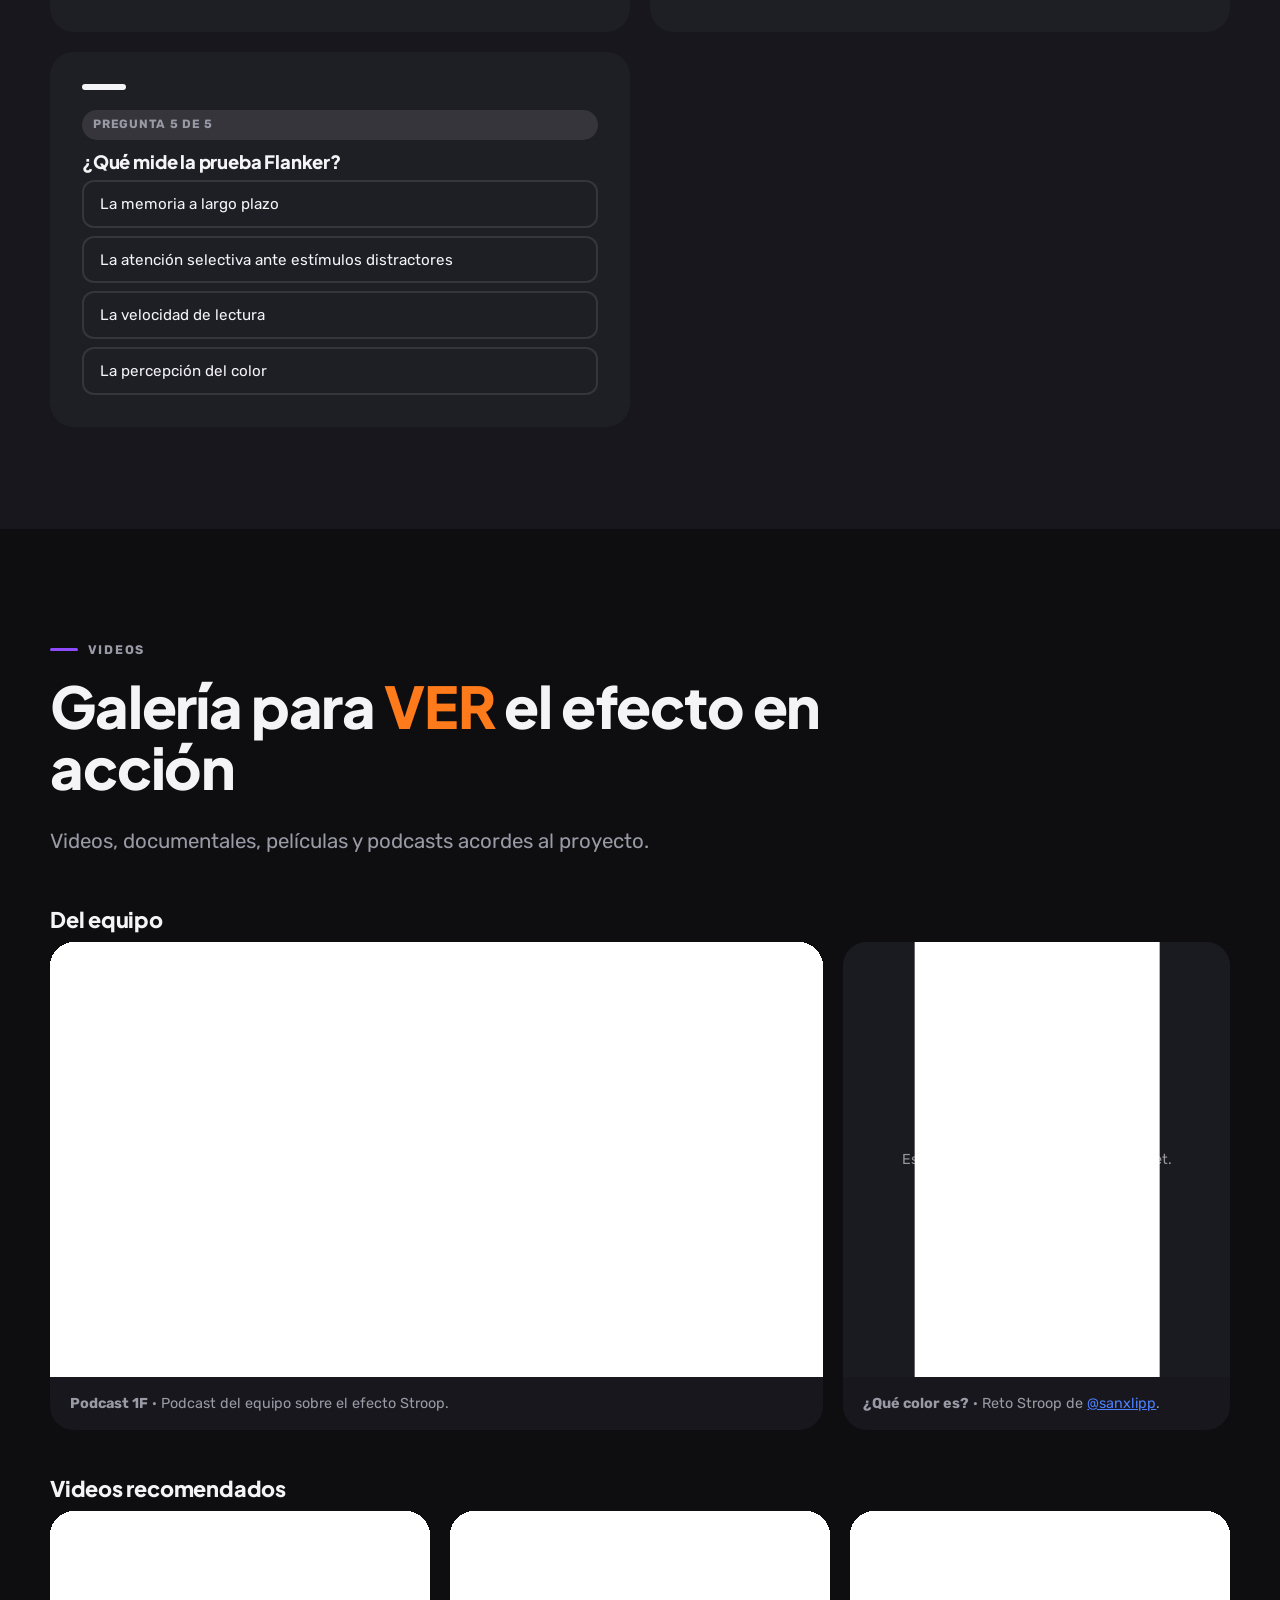
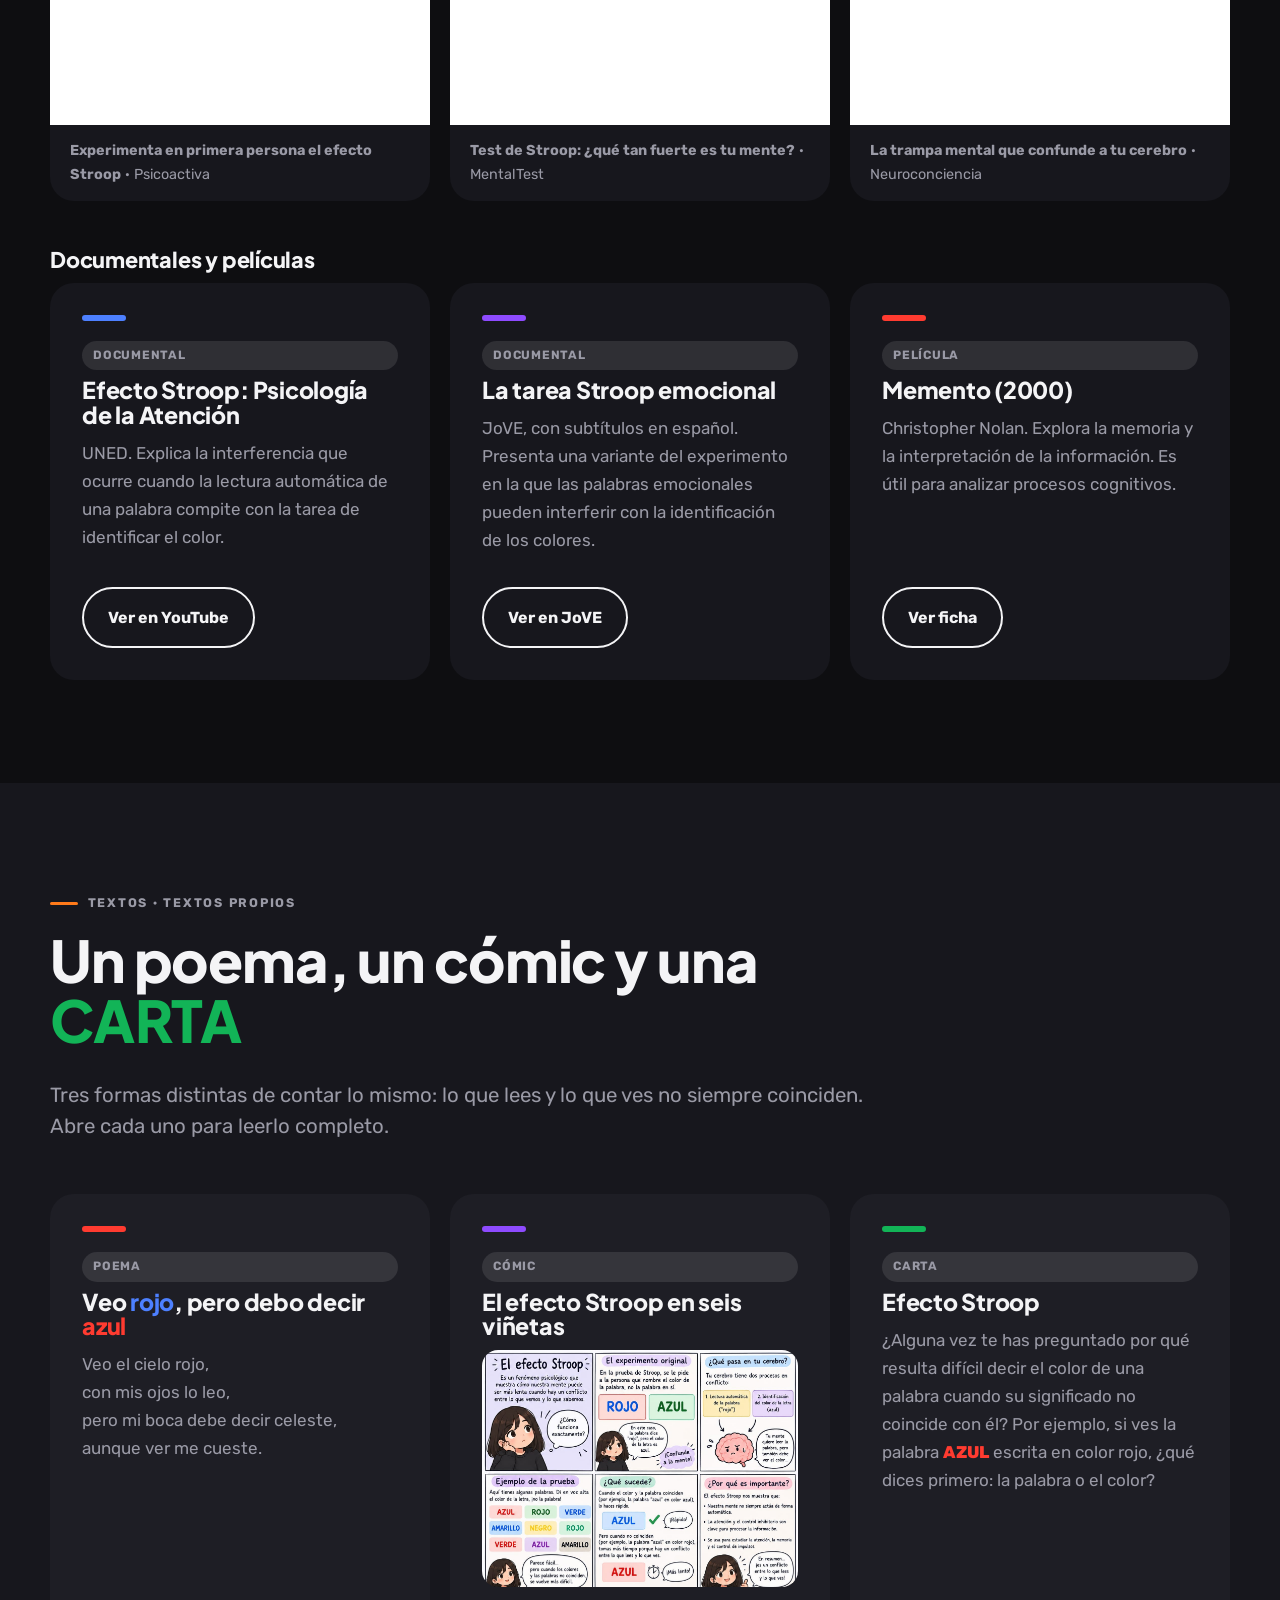
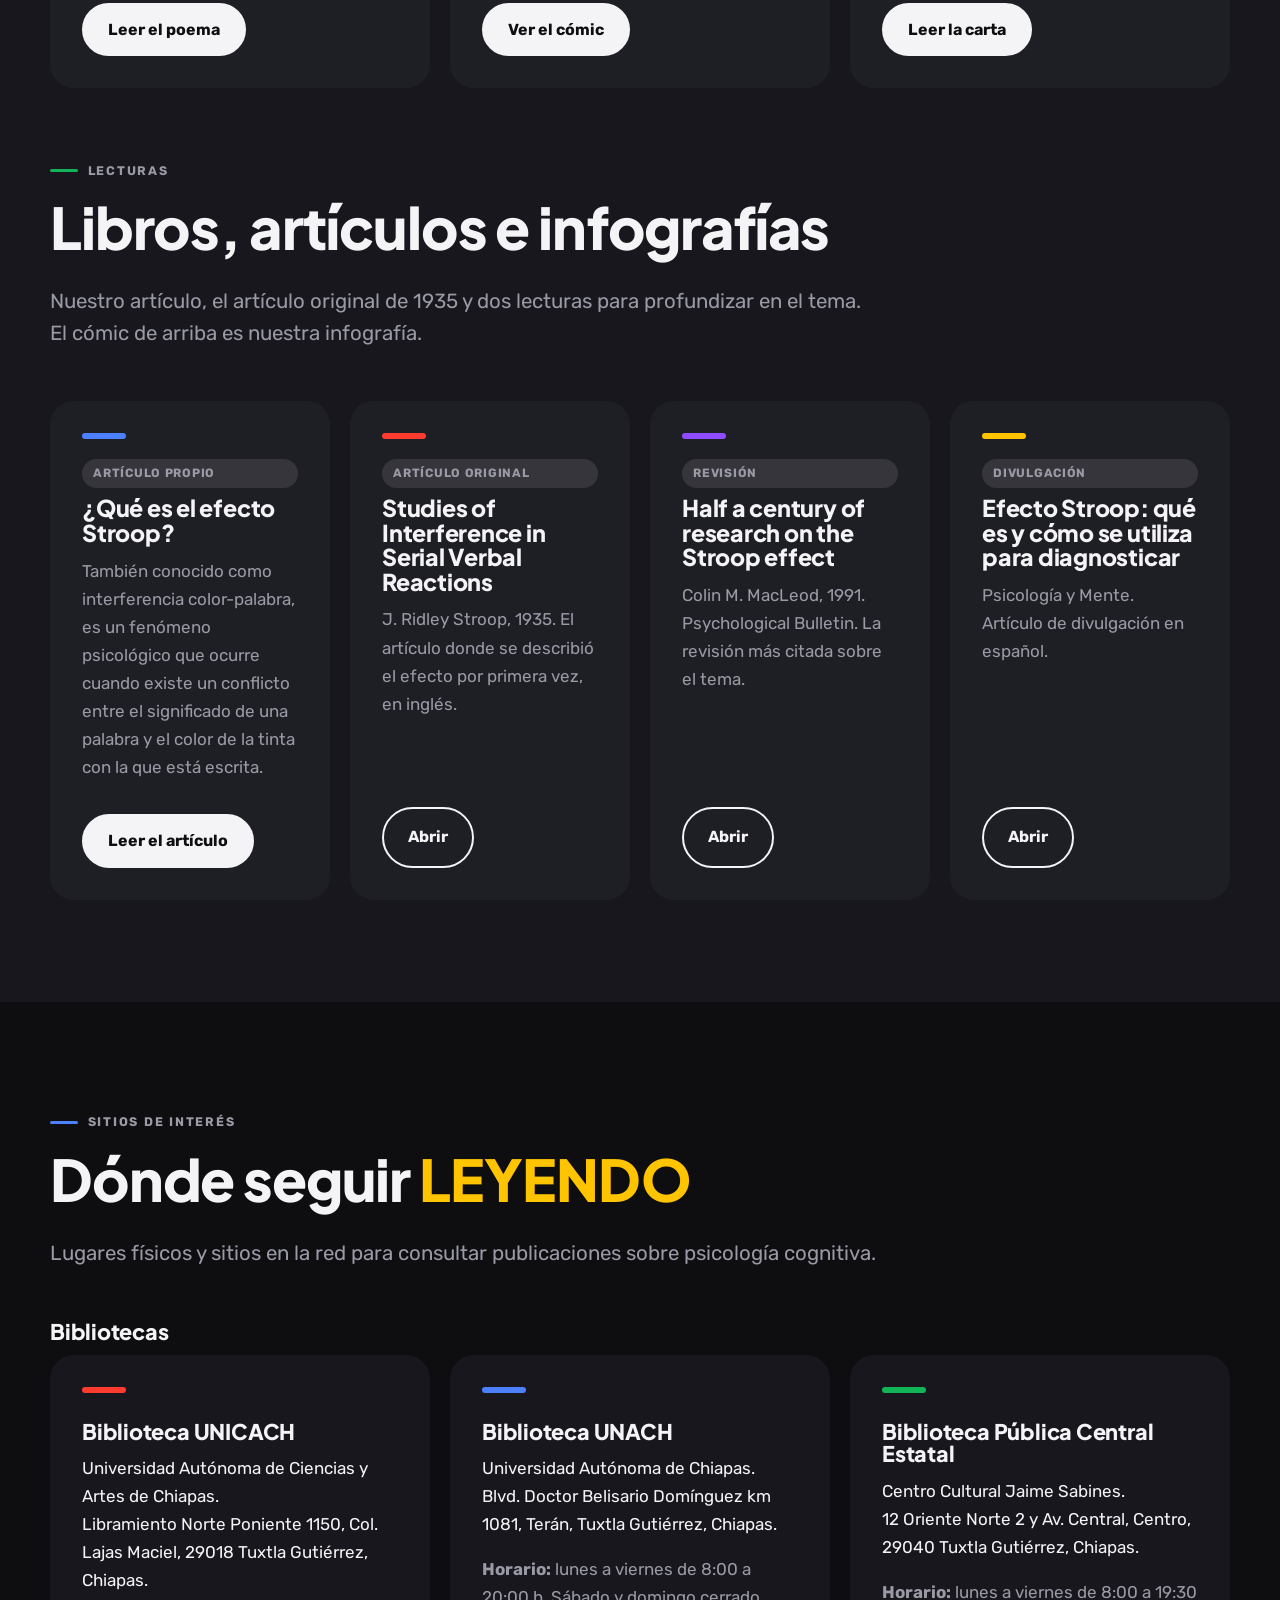
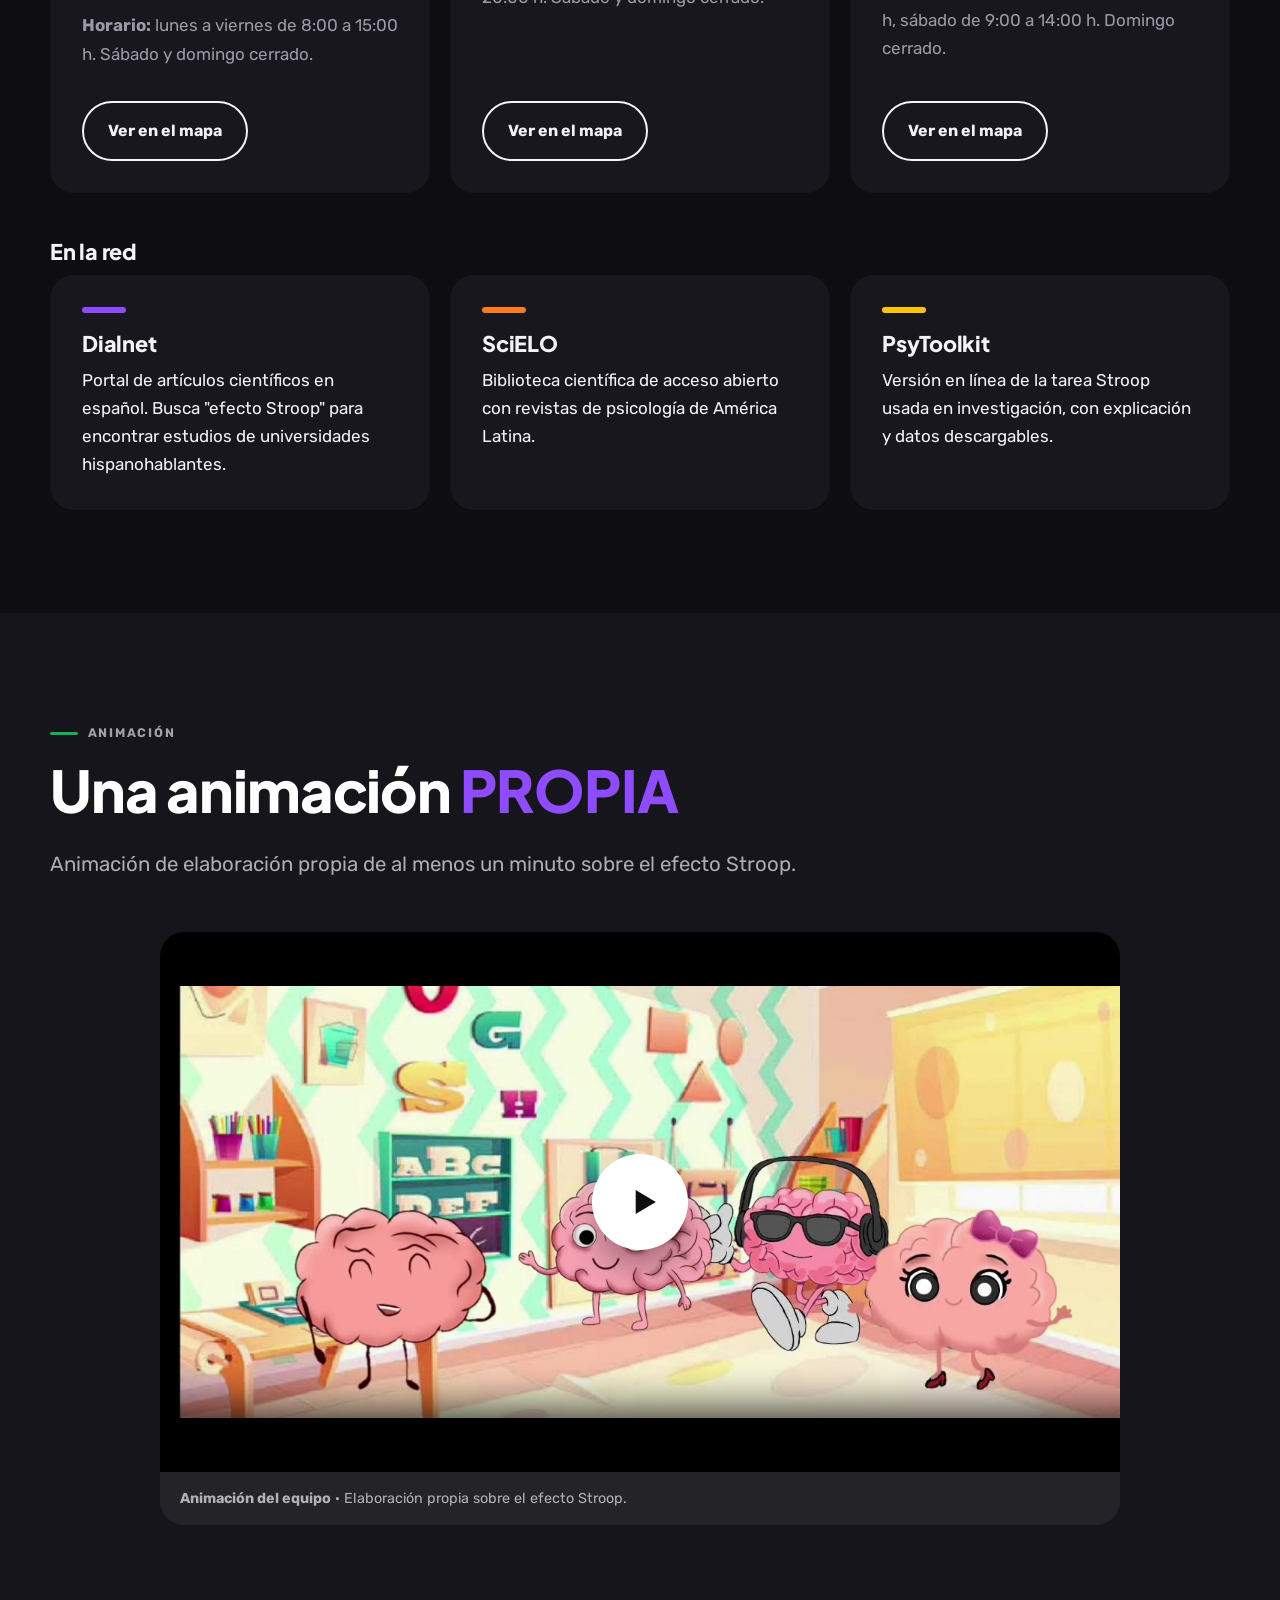
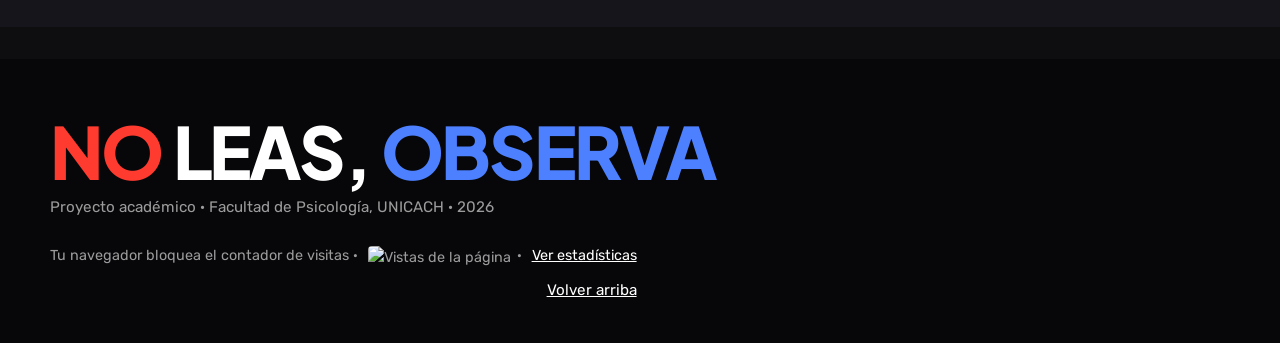
==== commit 1b554443: "GoatCounter: todas las vistas en la ruta raíz, sin separar por parámetros Co-Authored-By: Claude Fab" ====
--- a/index.html
+++ b/index.html
@@ -827,6 +827,7 @@
   <script src="assets/js/main.js?v=18"></script>
   <script src="assets/js/stroop-test.js?v=11"></script>
   <script src="assets/js/interactive.js?v=9"></script>
+  <script>window.goatcounter = { path: function () { return "/"; } };</script>
   <script data-goatcounter="https://efectostroop.goatcounter.com/count" async src="https://gc.zgo.at/count.js"></script>
 </body>
 </html>
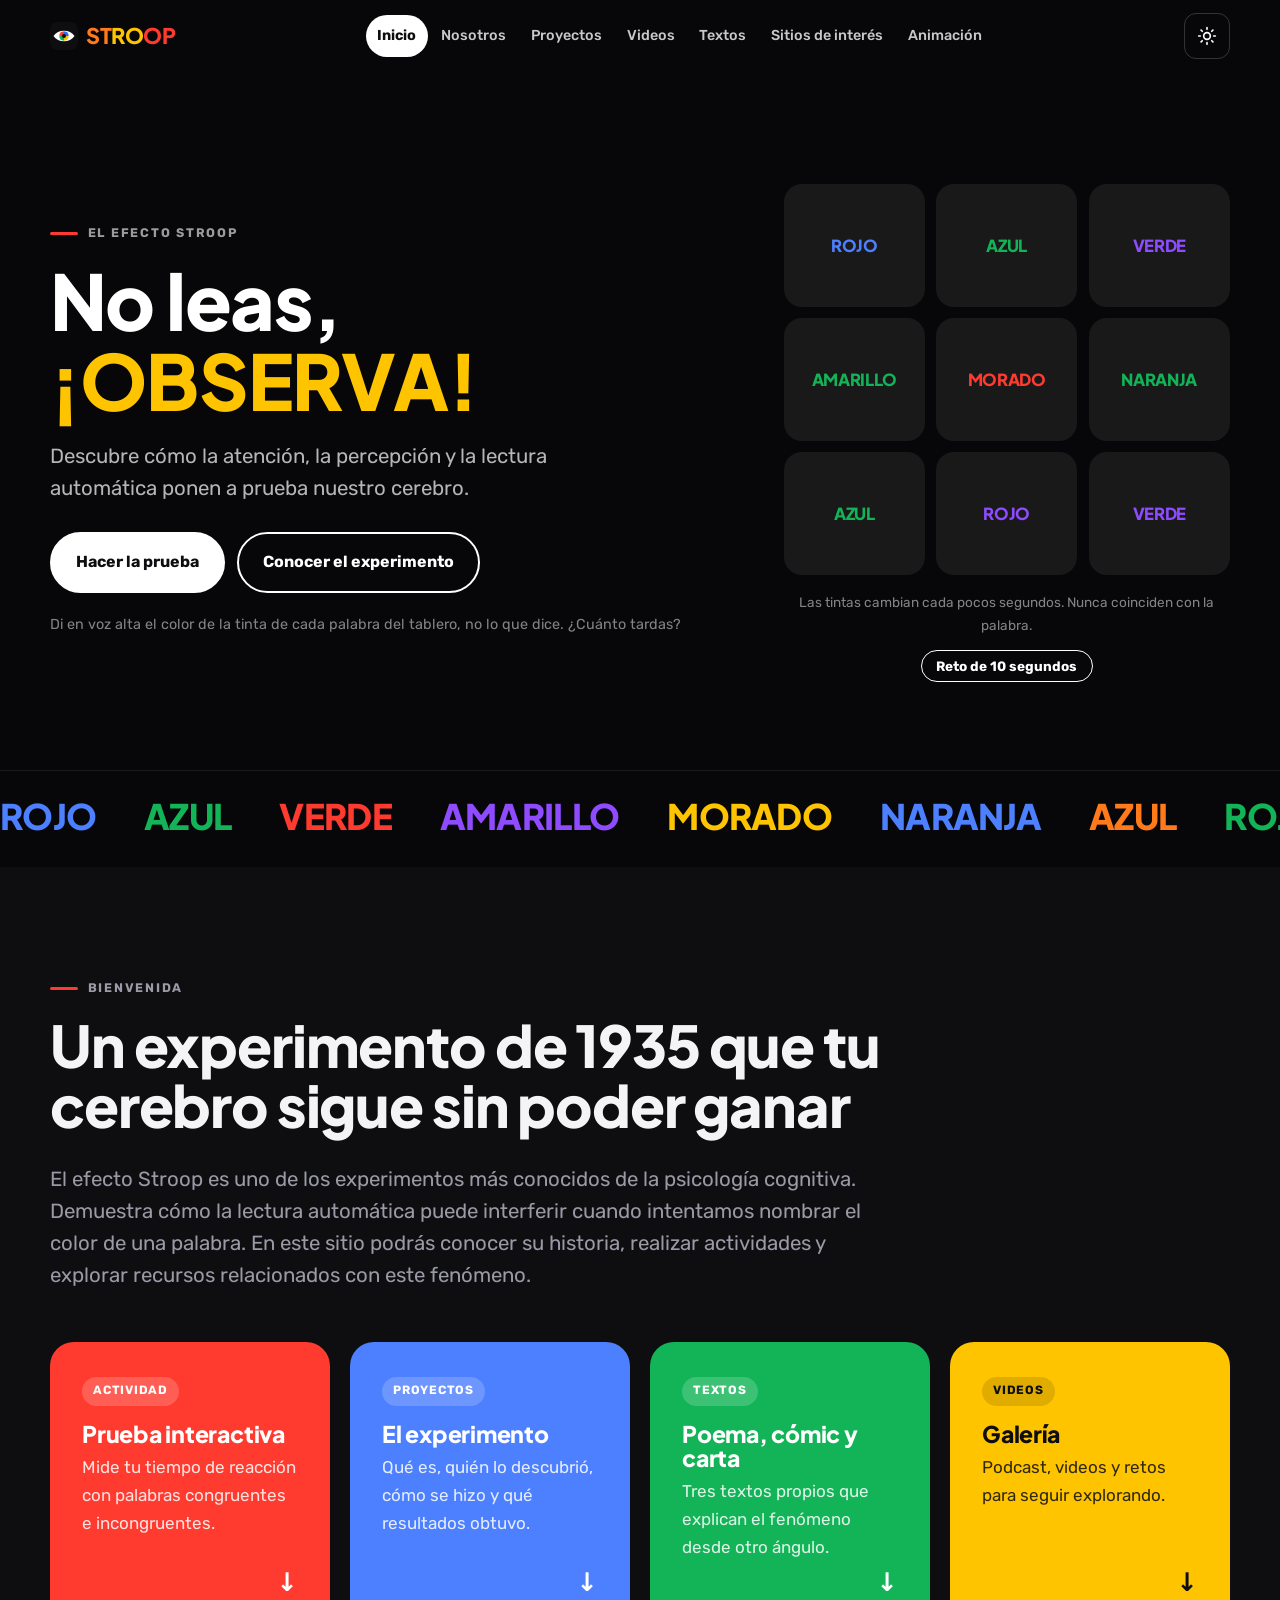
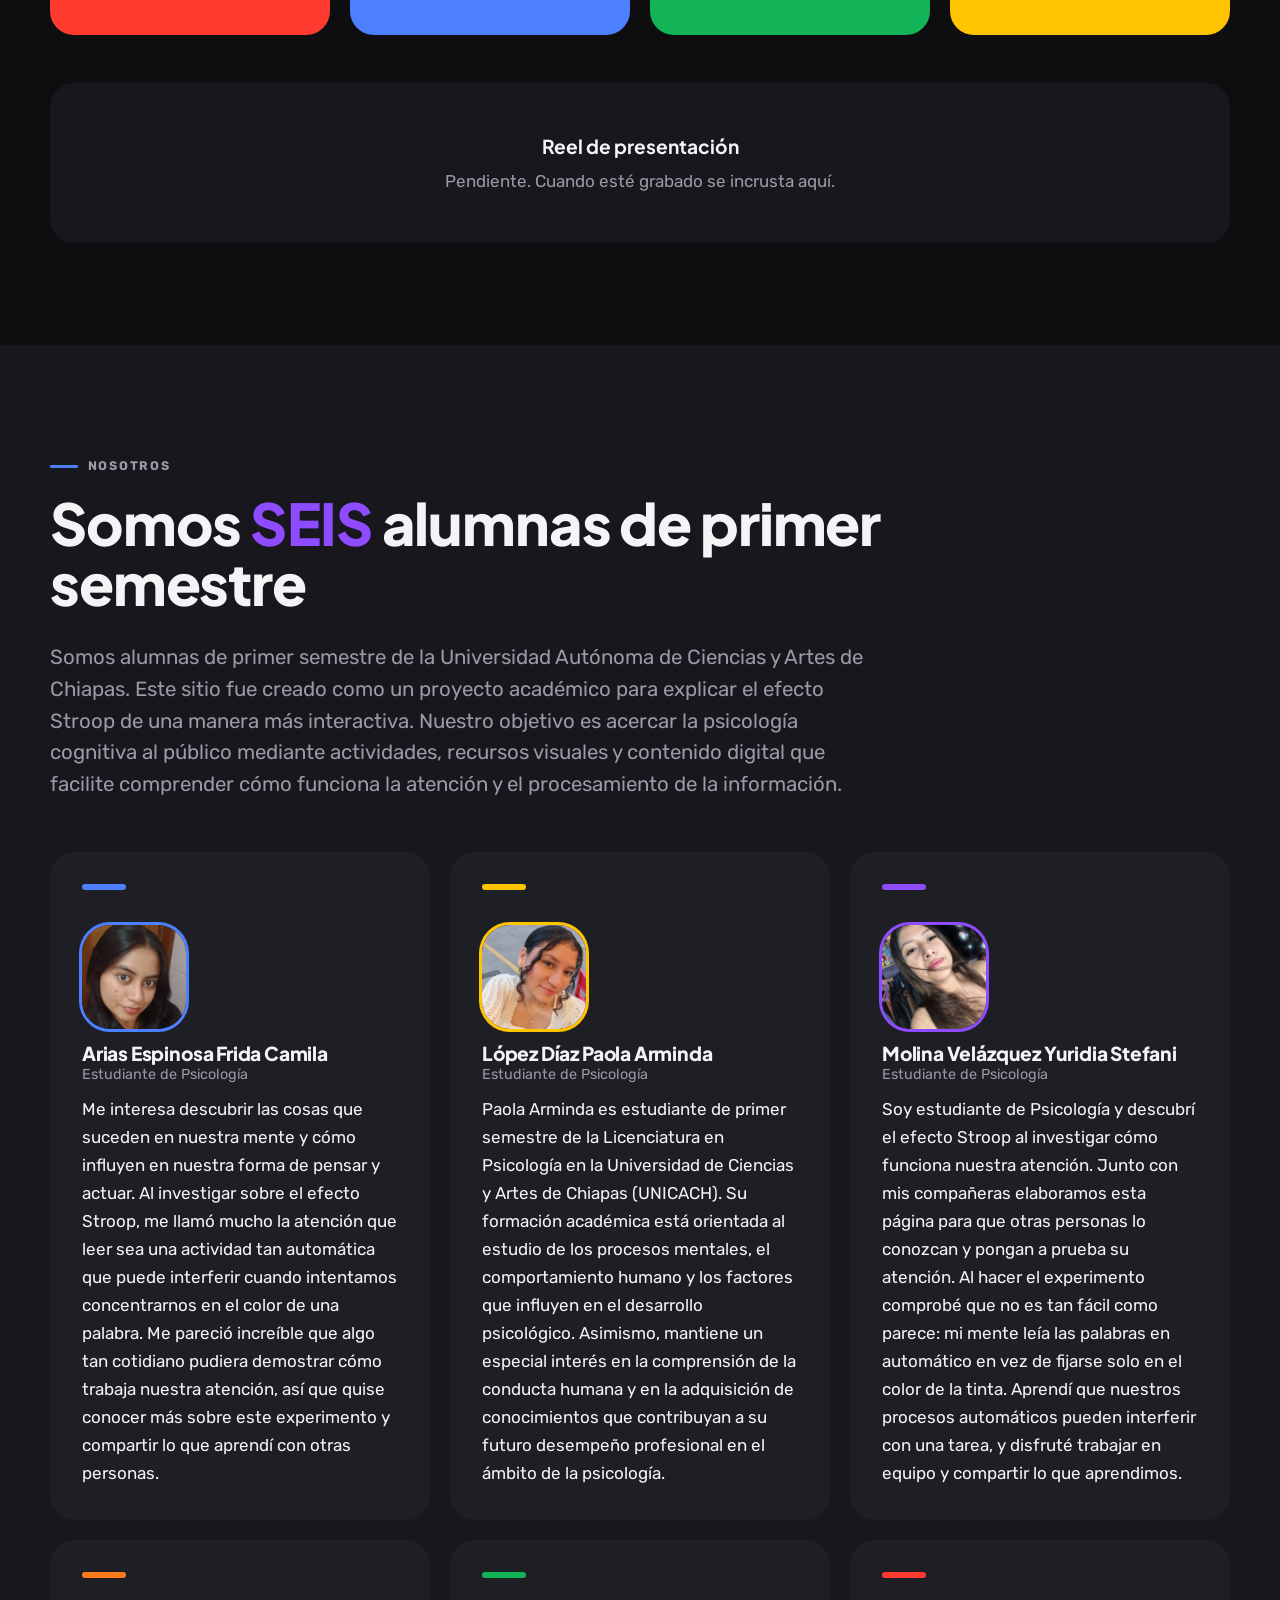
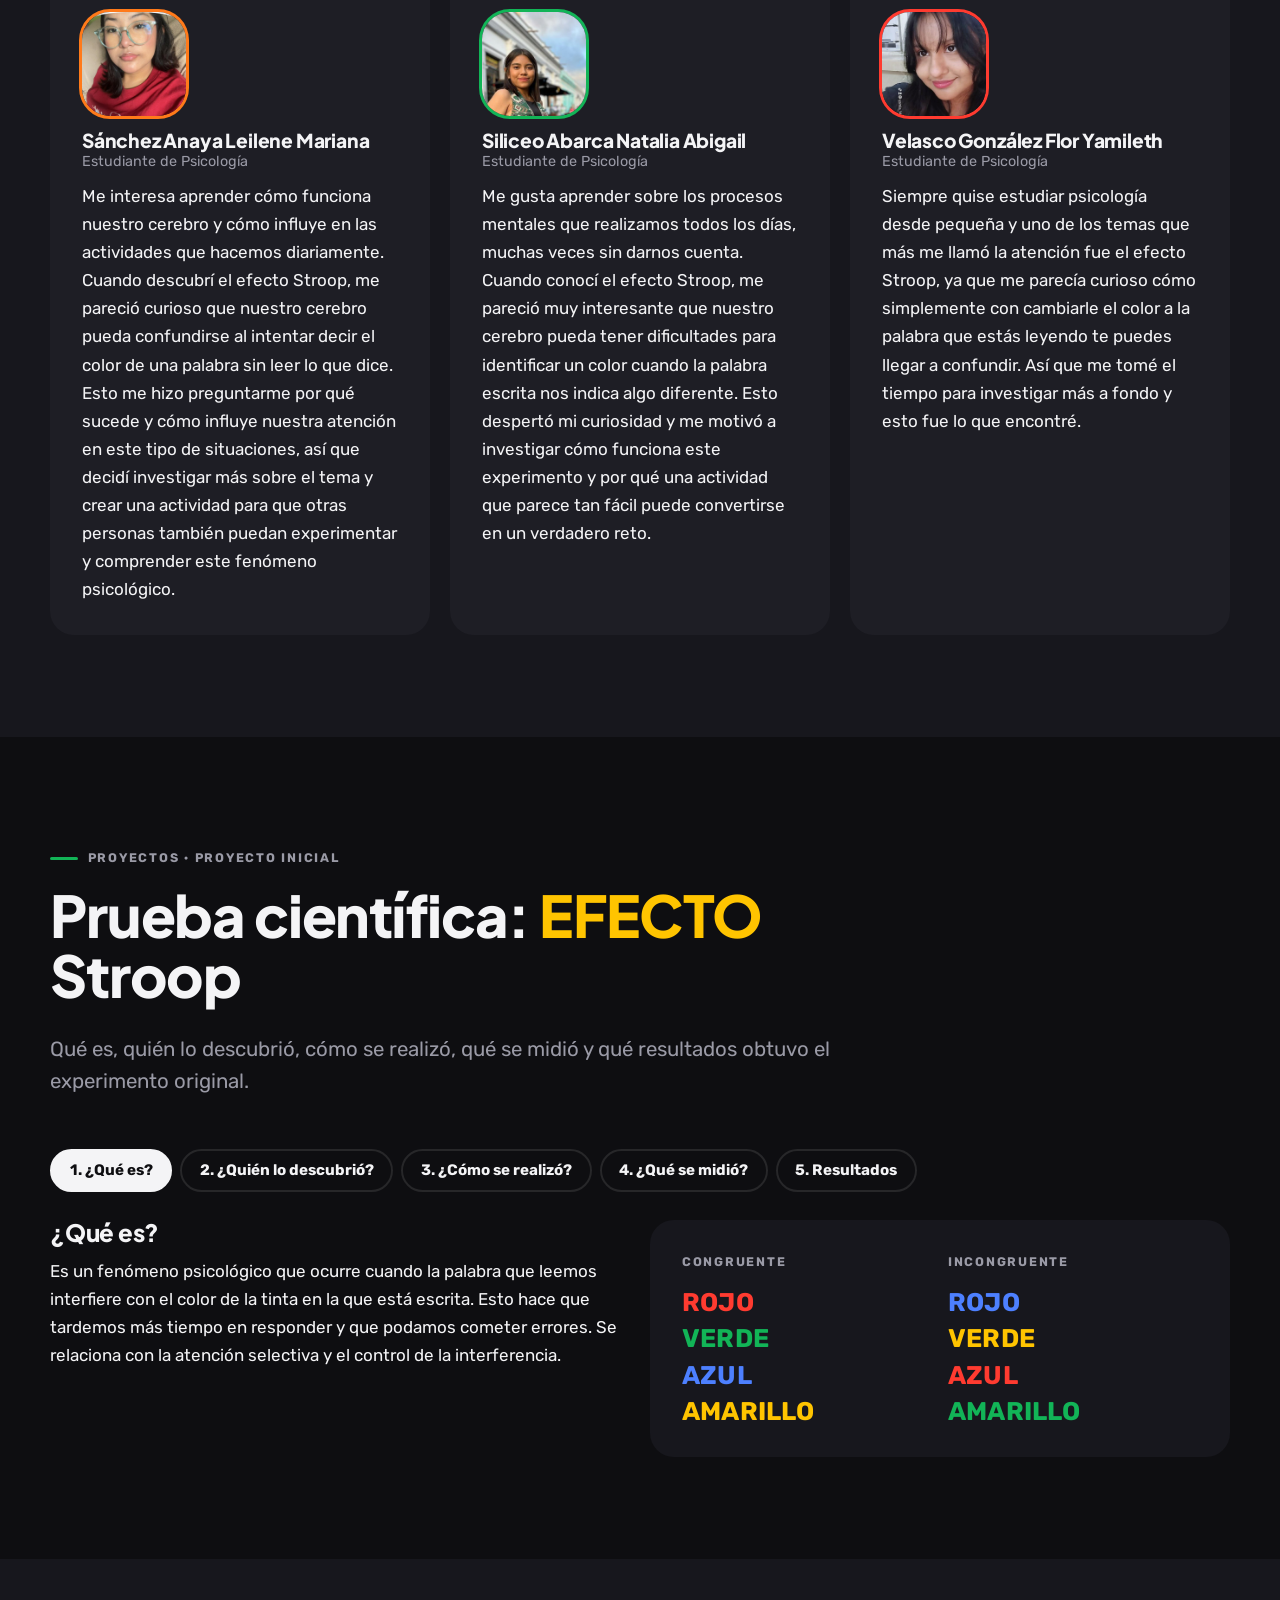
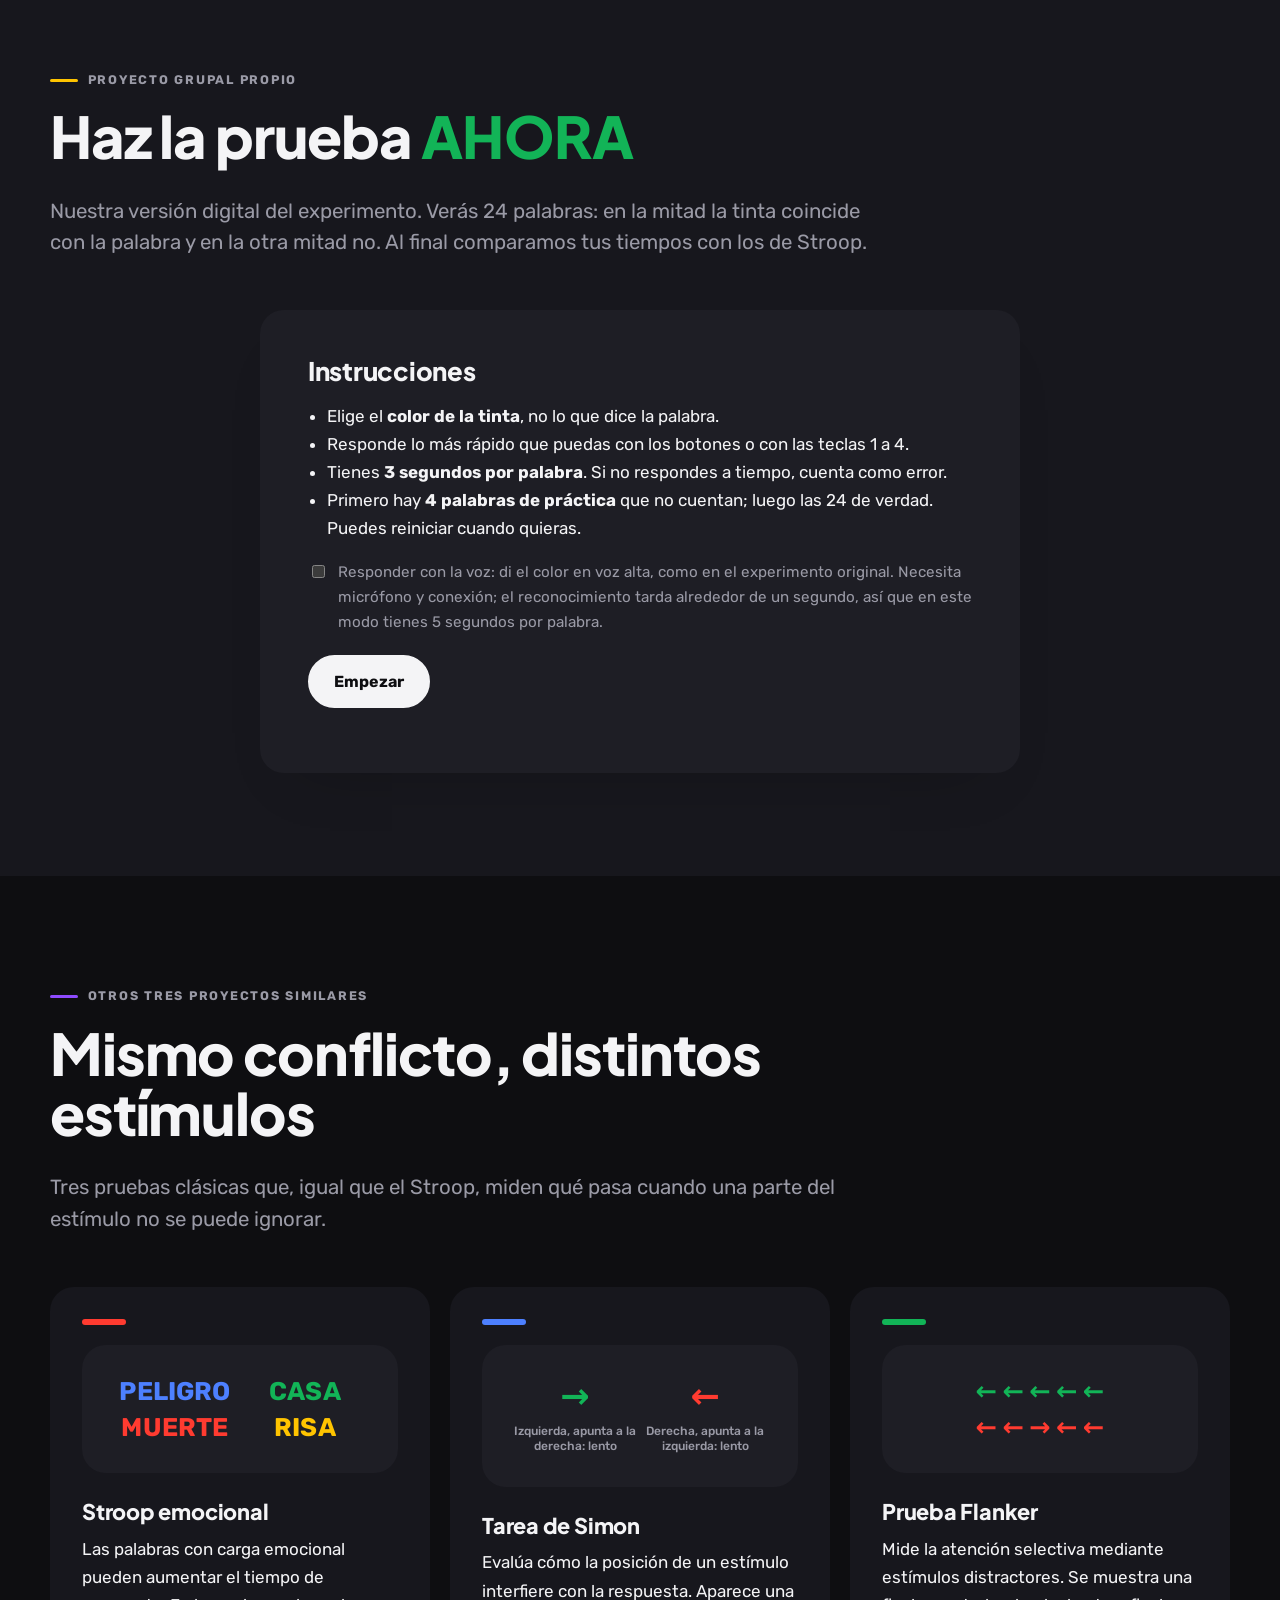
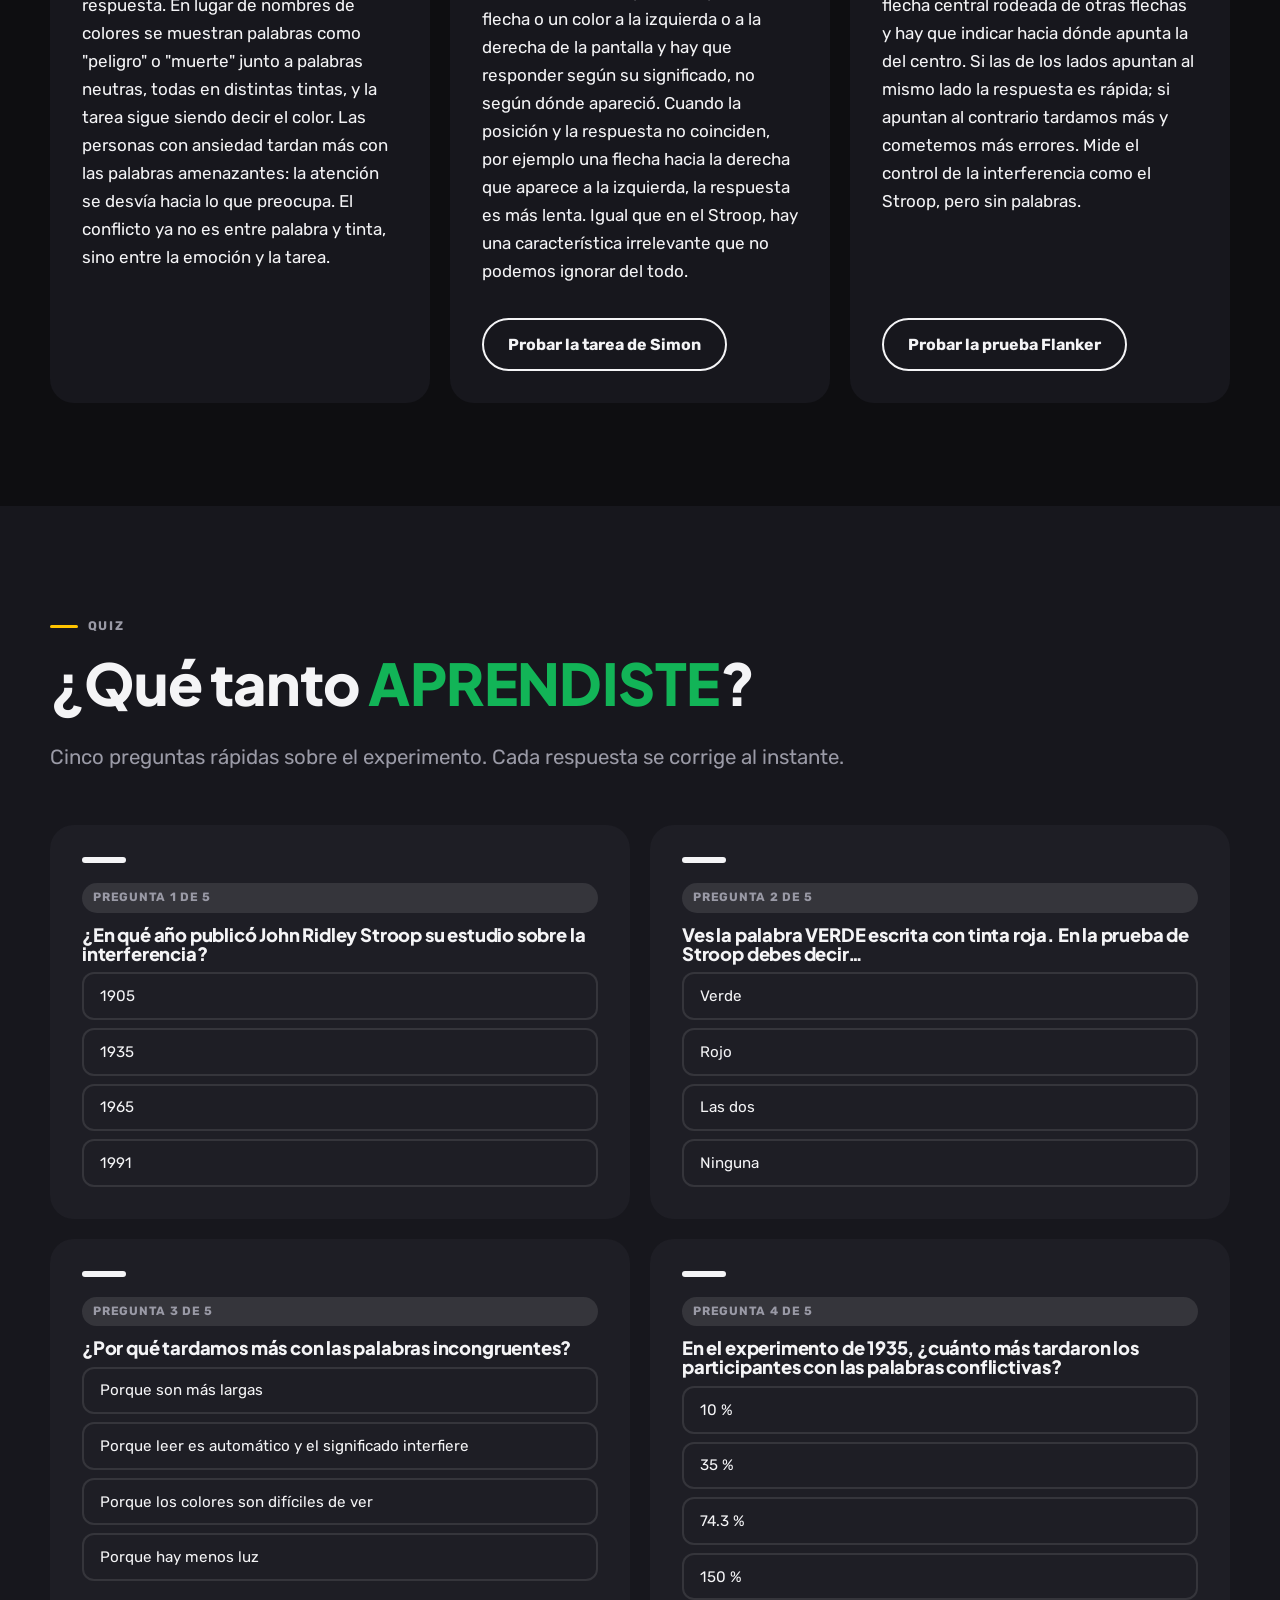
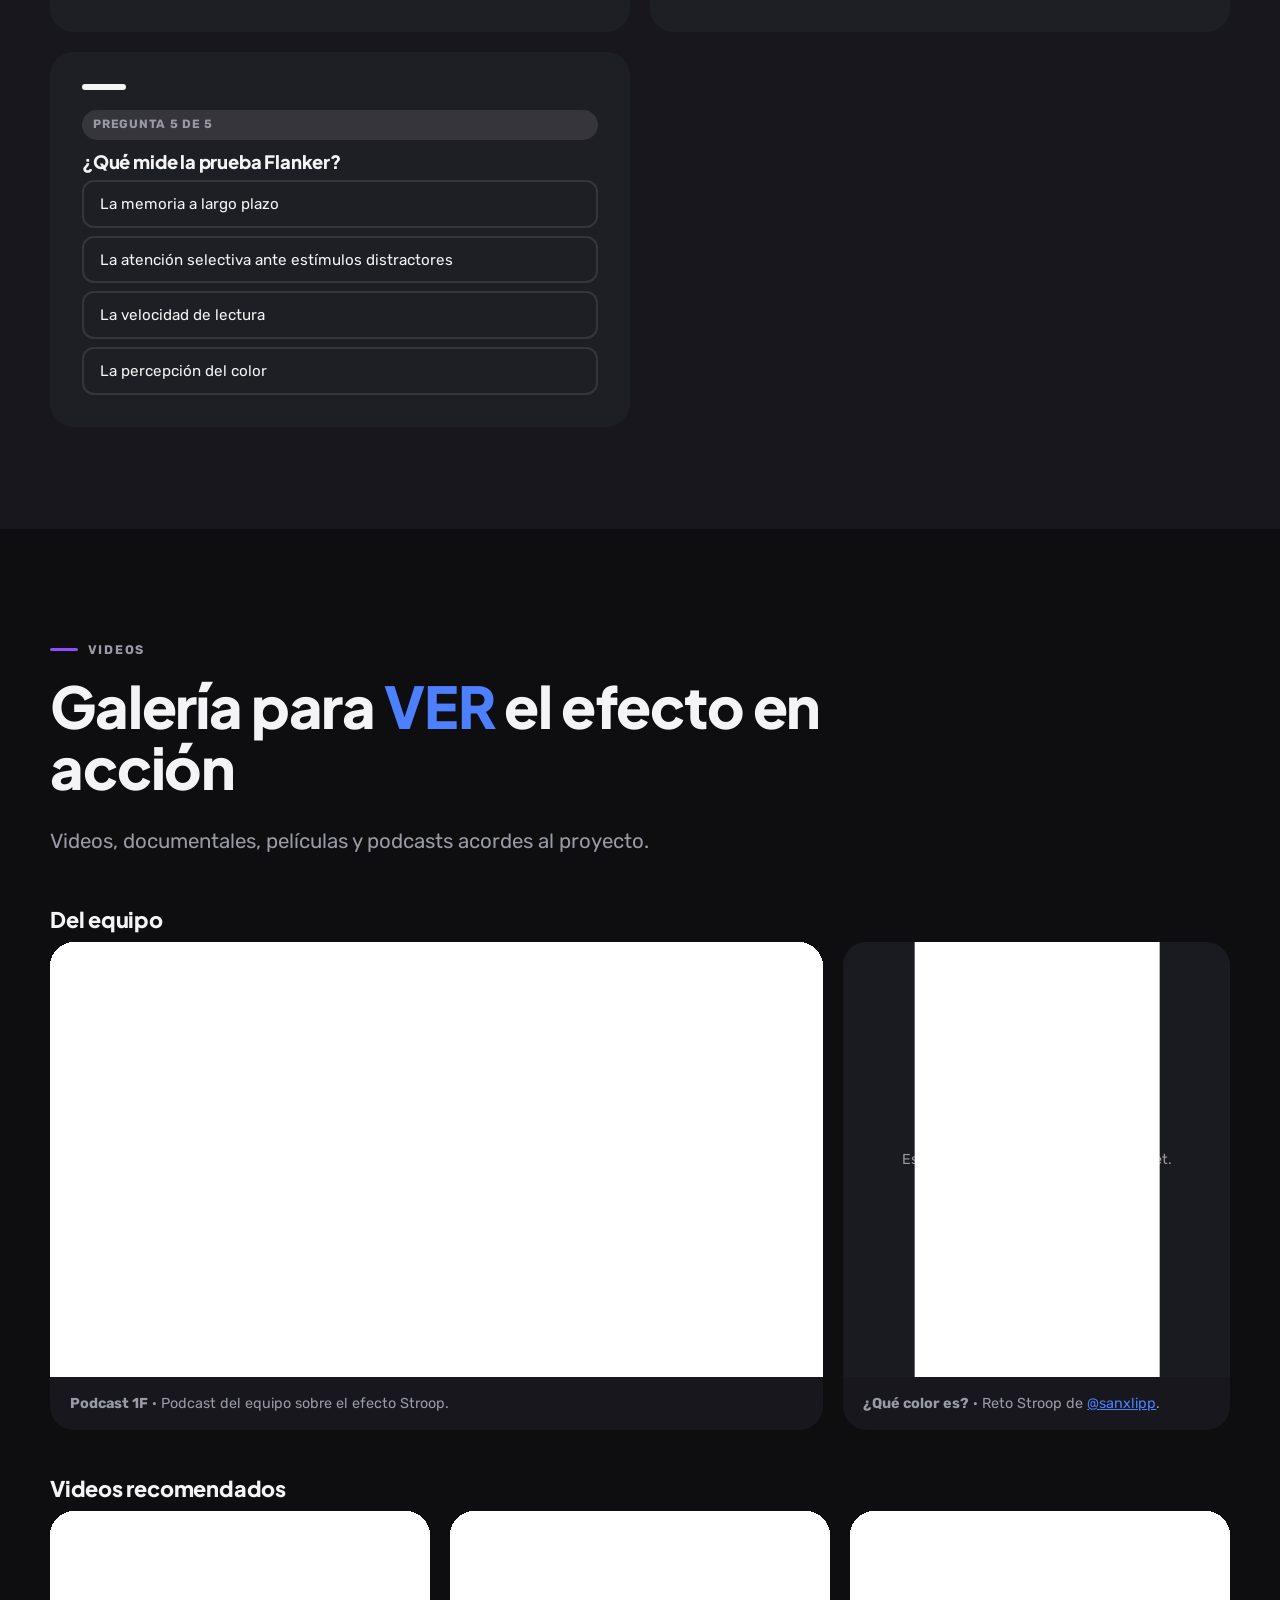
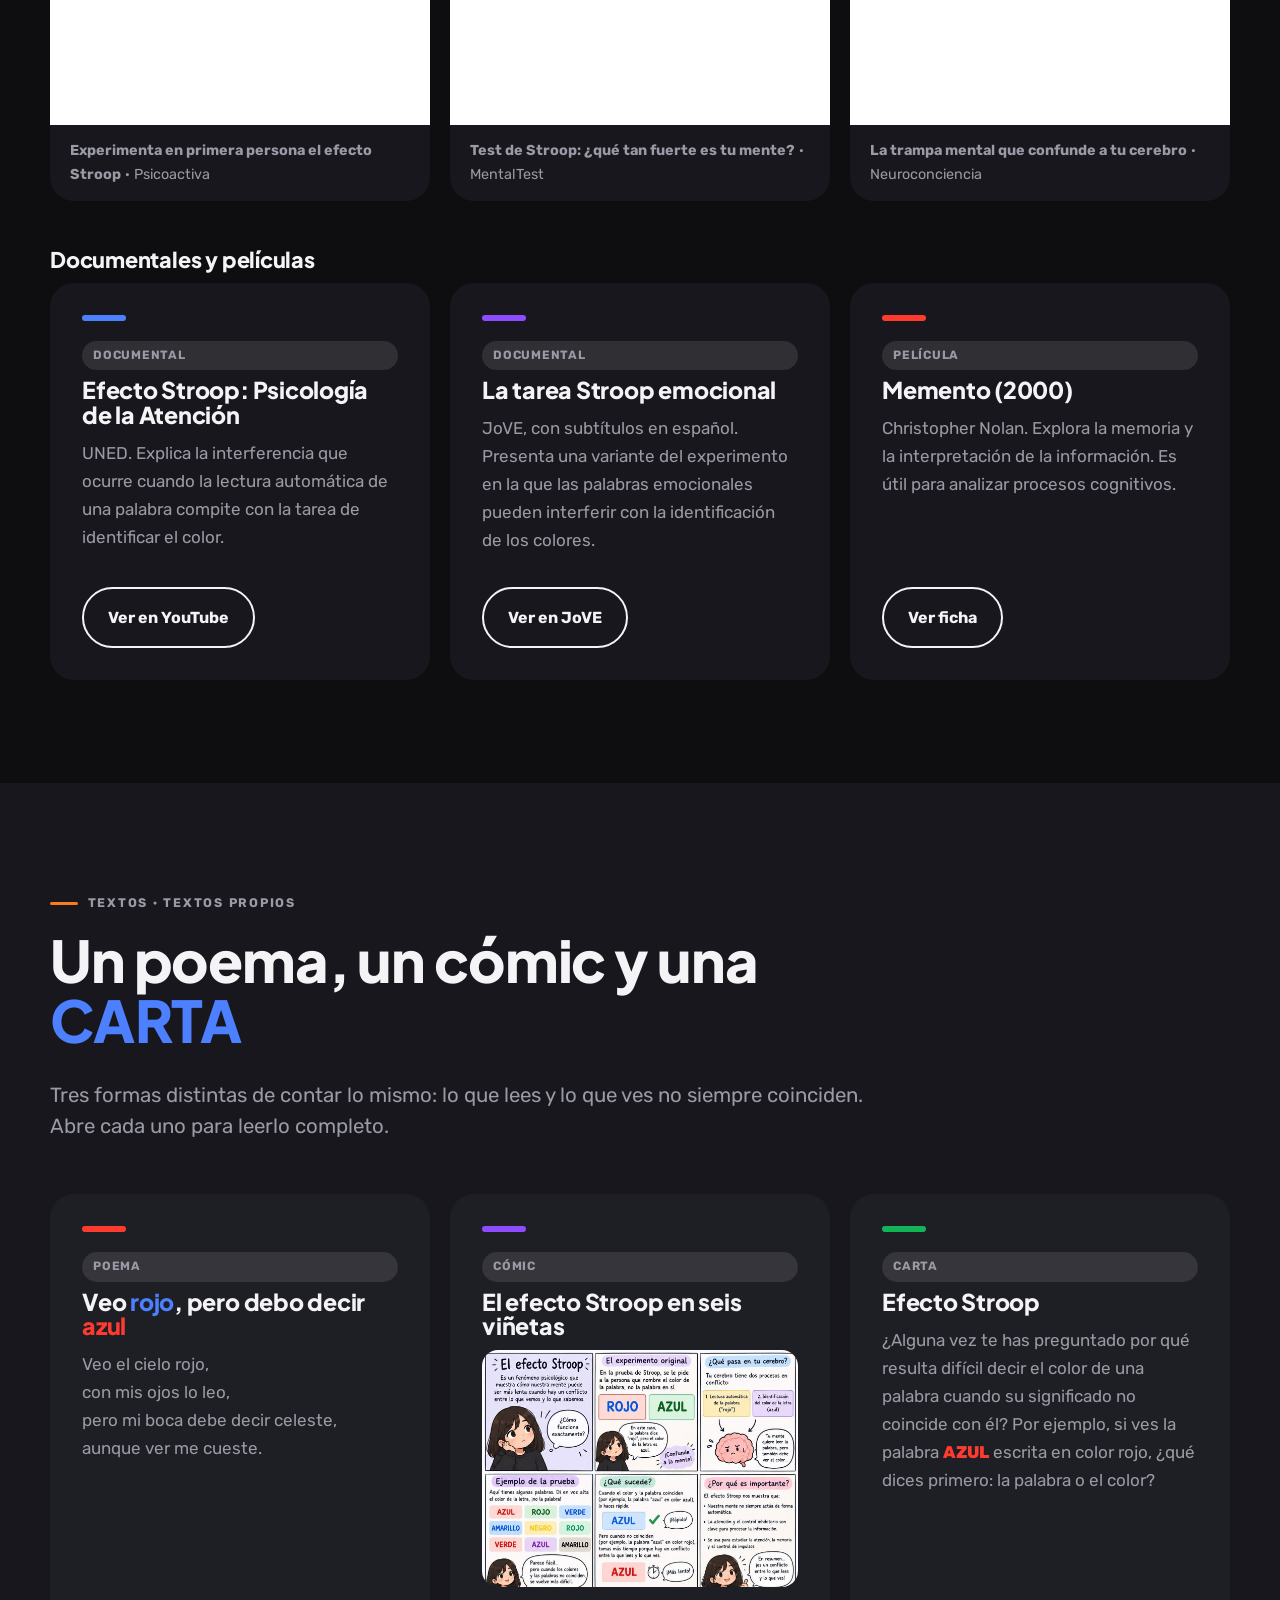
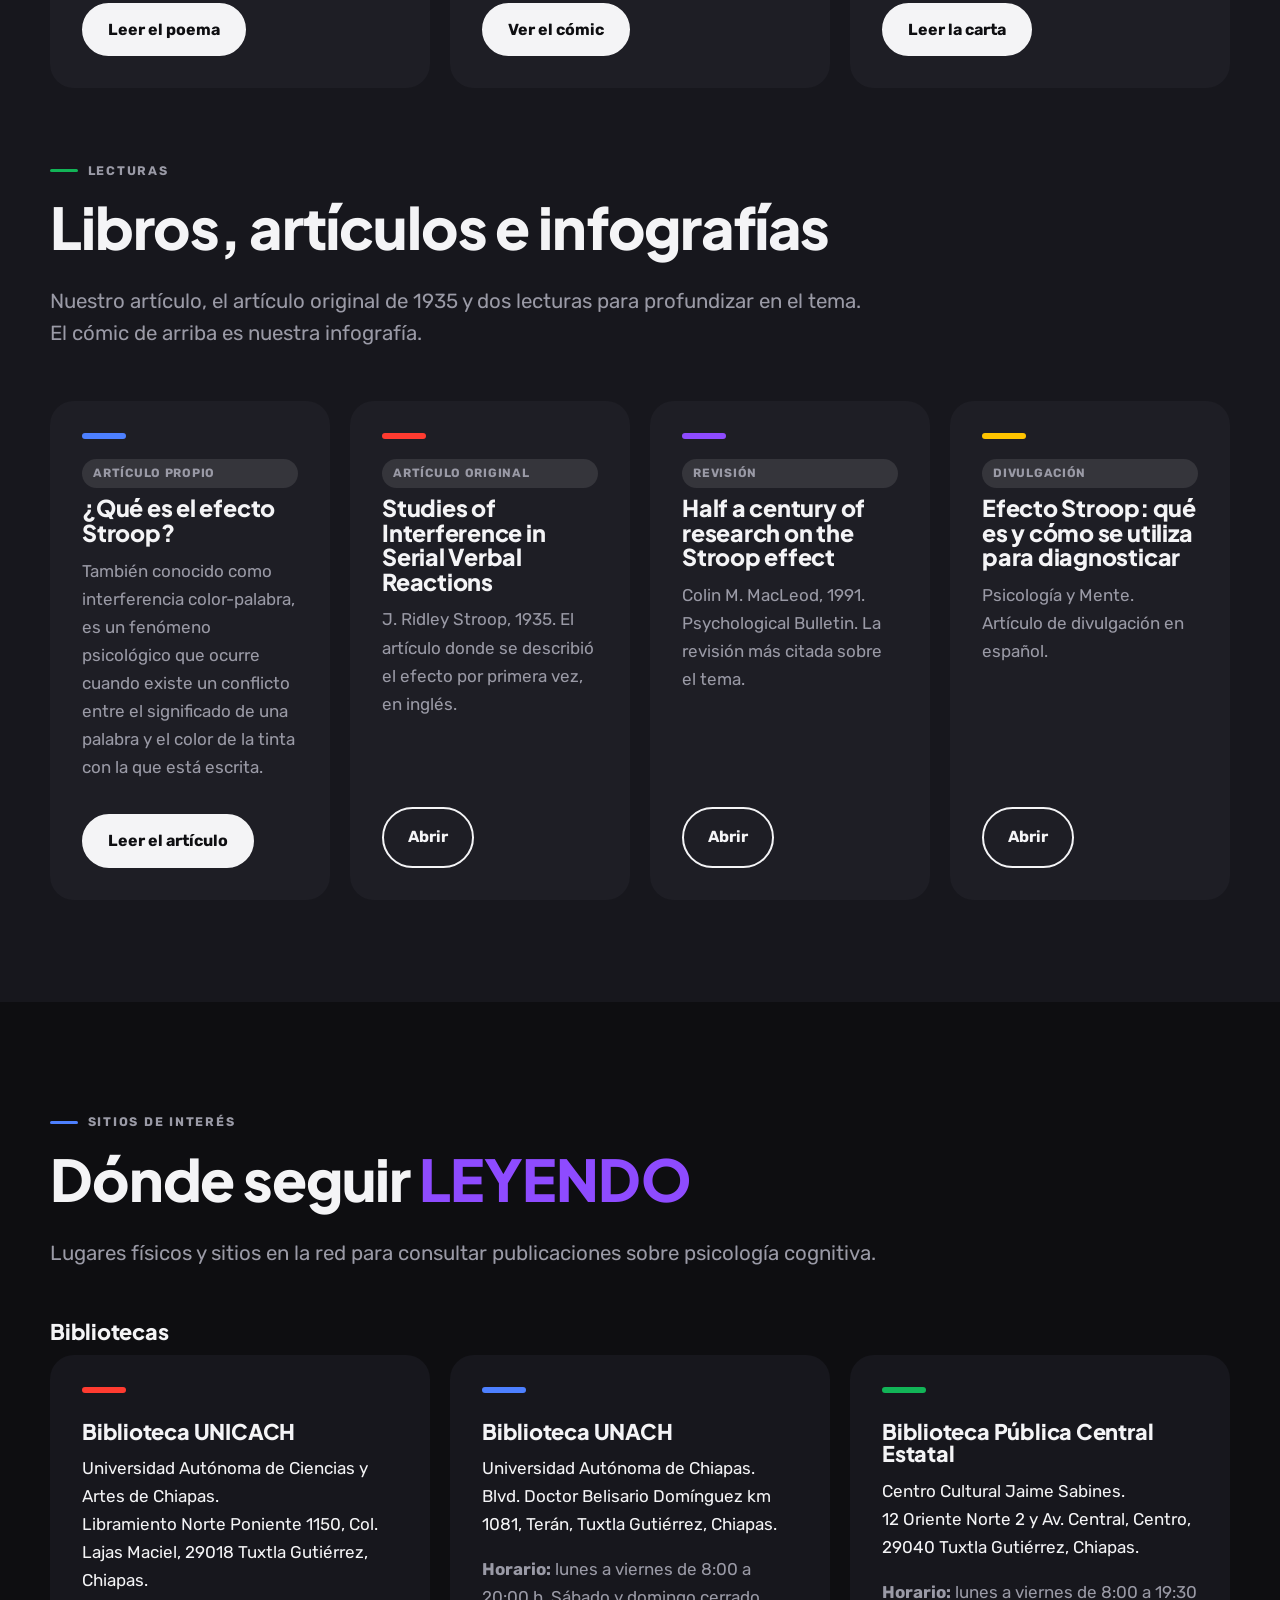
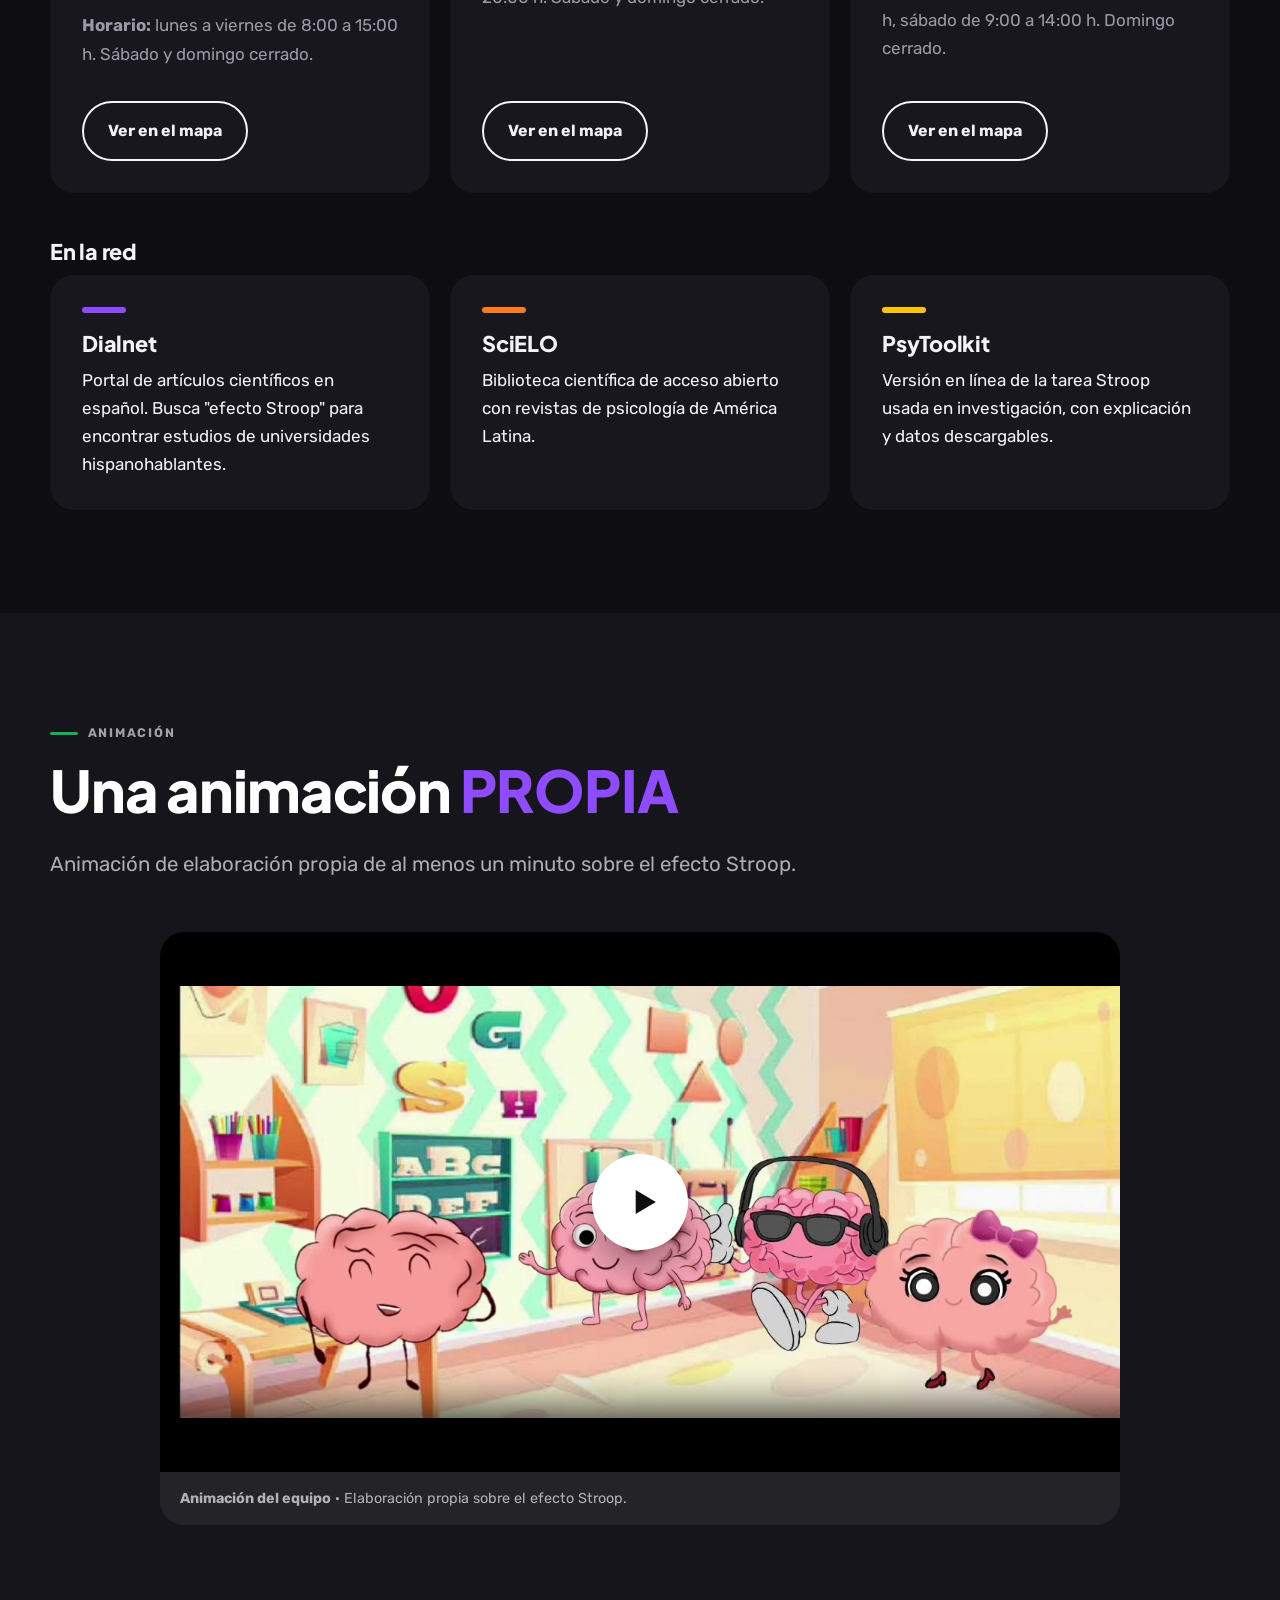
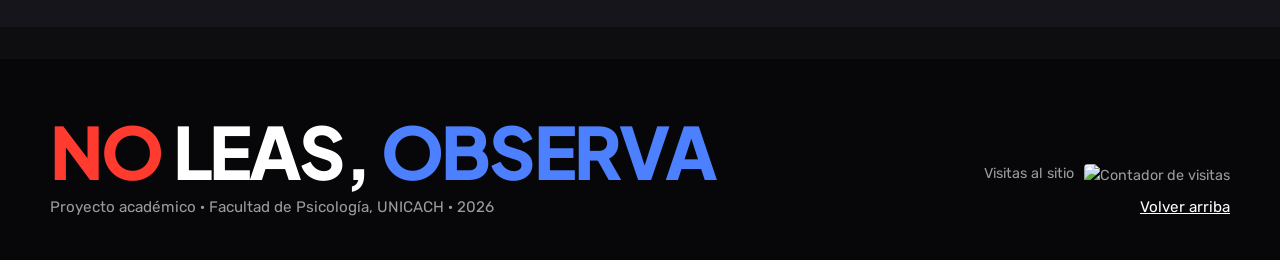
==== commit 88e387db: "Pie: solo la insignia de visitas; GoatCounter sigue registrando en segundo plano Co-Authored-By: Cla" ====
--- a/index.html
+++ b/index.html
@@ -20,7 +20,7 @@
   <meta property="og:locale" content="es_MX">
   <meta name="twitter:card" content="summary_large_image">
   <link rel="stylesheet" href="assets/fonts/fonts.css">
-  <link rel="stylesheet" href="assets/css/styles.css?v=15">
+  <link rel="stylesheet" href="assets/css/styles.css?v=16">
 </head>
 <body>
   <a class="skip" href="#inicio">Ir al contenido</a>
@@ -814,17 +814,13 @@
     <div class="container">
       <div><span class="footer-mark"><span data-ink="rojo">No</span> leas, <span data-ink="azul">observa</span></span>Proyecto académico · Facultad de Psicología, UNICACH · 2026</div>
       <div class="footer-side">
-        <p class="visits" data-gc="https://efectostroop.goatcounter.com">
-          <span class="visits-nums" hidden><strong data-gc-today>0</strong> visitantes hoy · <strong data-gc-week>0</strong> esta semana · <strong data-gc-total>0</strong> en total ·</span>
-          <span class="views"><img src="https://hits.sh/efectostroop.online.svg?label=vistas&amp;color=2f6bff&amp;labelColor=1e1e25&amp;style=flat" alt="Vistas de la página" height="20" referrerpolicy="no-referrer"></span>
-          <a href="https://efectostroop.goatcounter.com" target="_blank" rel="noopener">Ver estadísticas</a>
-        </p>
+        <p class="visits"><span>Visitas al sitio</span> <img src="https://hits.sh/efectostroop.online.svg?label=visitas&amp;color=2f6bff&amp;labelColor=1e1e25&amp;style=flat" alt="Contador de visitas" height="20" referrerpolicy="no-referrer"></p>
         <a href="#inicio">Volver arriba</a>
       </div>
     </div>
   </footer>
 
-  <script src="assets/js/main.js?v=18"></script>
+  <script src="assets/js/main.js?v=19"></script>
   <script src="assets/js/stroop-test.js?v=11"></script>
   <script src="assets/js/interactive.js?v=9"></script>
   <script>window.goatcounter = { path: function () { return "/"; } };</script>
--- a/assets/css/styles.css
+++ b/assets/css/styles.css
@@ -325,11 +325,8 @@
 .site-footer .container { display: flex; flex-wrap: wrap; justify-content: space-between; align-items: flex-end; gap: 1.5rem; }
 .site-footer a { color: #fff; }
 .footer-side { display: flex; flex-direction: column; align-items: flex-end; gap: .6rem; }
-.visits { display: inline-flex; align-items: center; flex-wrap: wrap; justify-content: flex-end; gap: .6rem; margin: 0; font-size: .9rem; }
+.visits { display: inline-flex; align-items: center; gap: .6rem; margin: 0; font-size: .9rem; }
 .visits img { display: block; height: 20px; border-radius: 4px; }
-.visits .views::after { content: " ·"; }
-.visits .views { display: inline-flex; align-items: center; gap: .4rem; }
-@media (max-width: 600px) { .visits { justify-content: flex-start; } }
 @media (max-width: 600px) { .footer-side { align-items: flex-start; } }
 .footer-mark { font-family: var(--display); font-weight: 800; font-size: clamp(2.4rem, 7vw, 4.5rem); line-height: 1; letter-spacing: -.03em; text-transform: uppercase; color: #fff; display: block; margin-bottom: .5rem; }
 .skip { position: absolute; left: -999px; top: 0; background: var(--dark); color: #fff; padding: .5rem 1rem; z-index: 100; }
